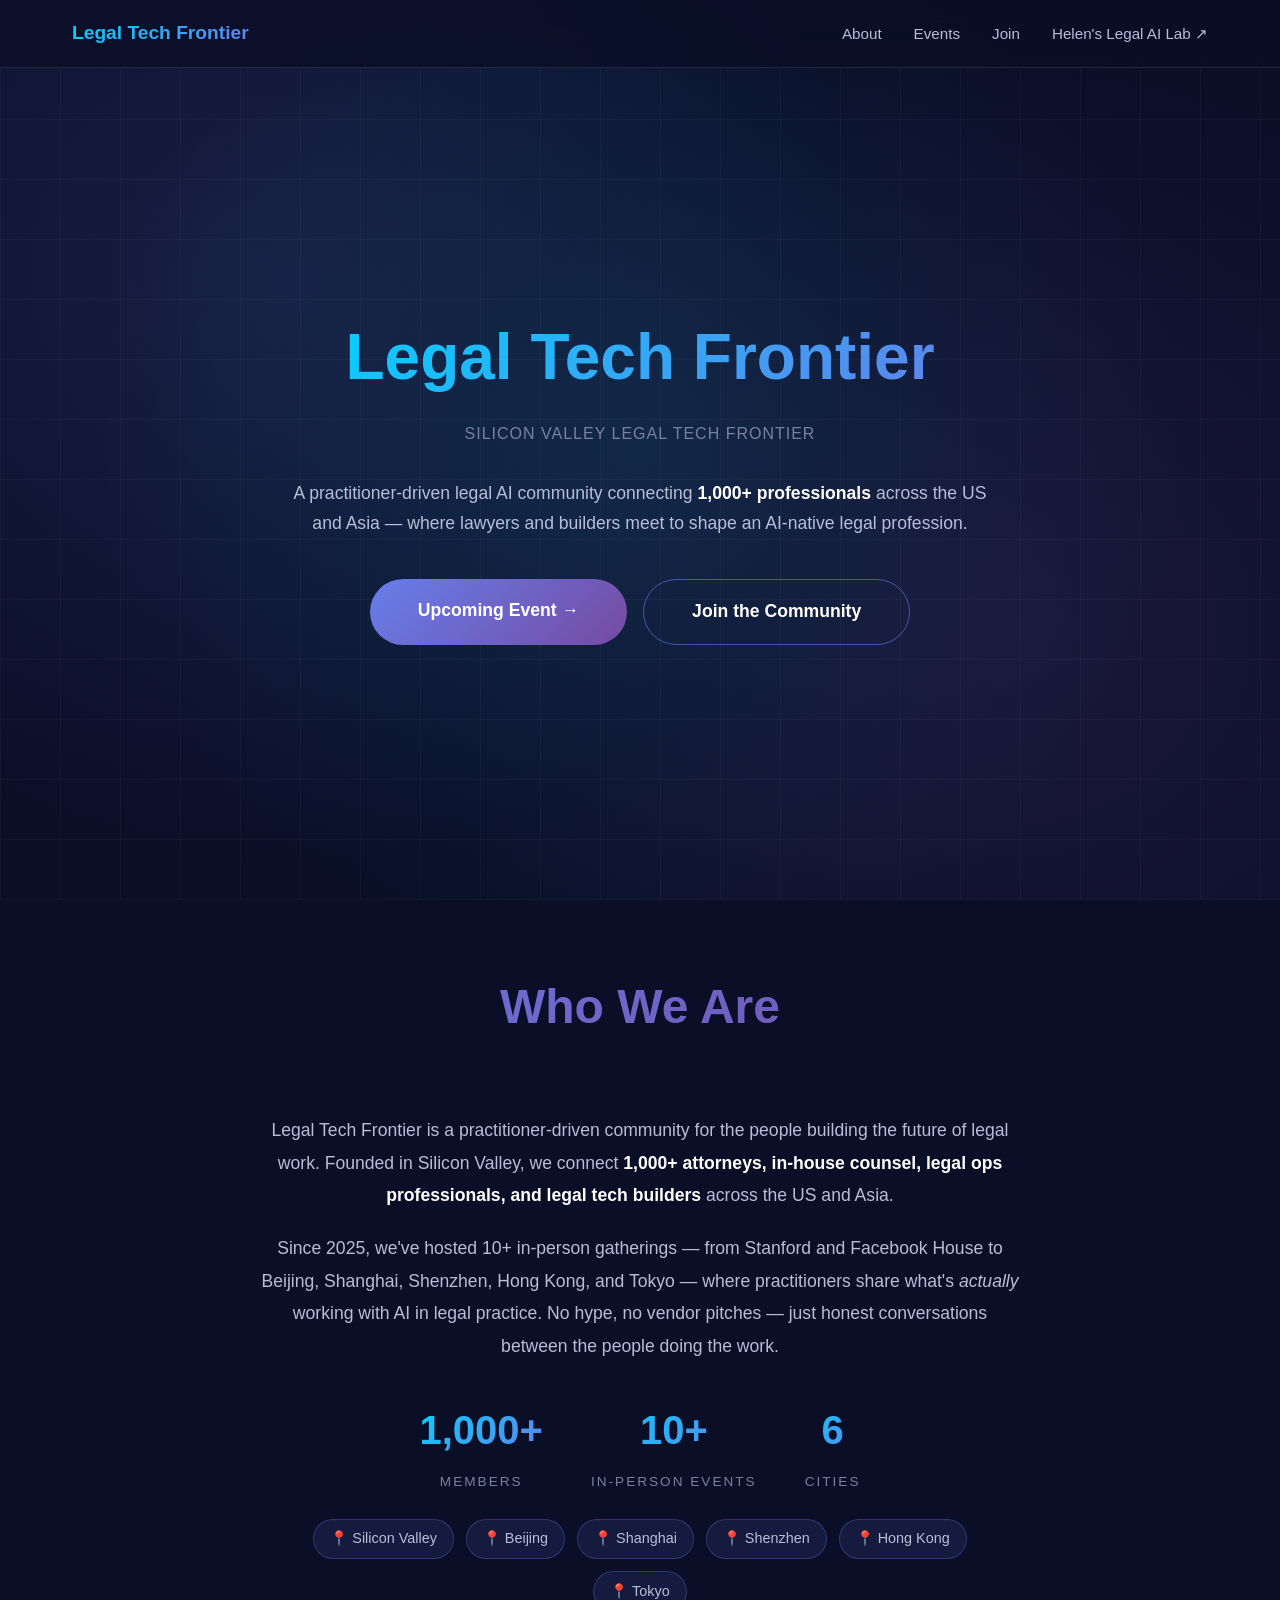
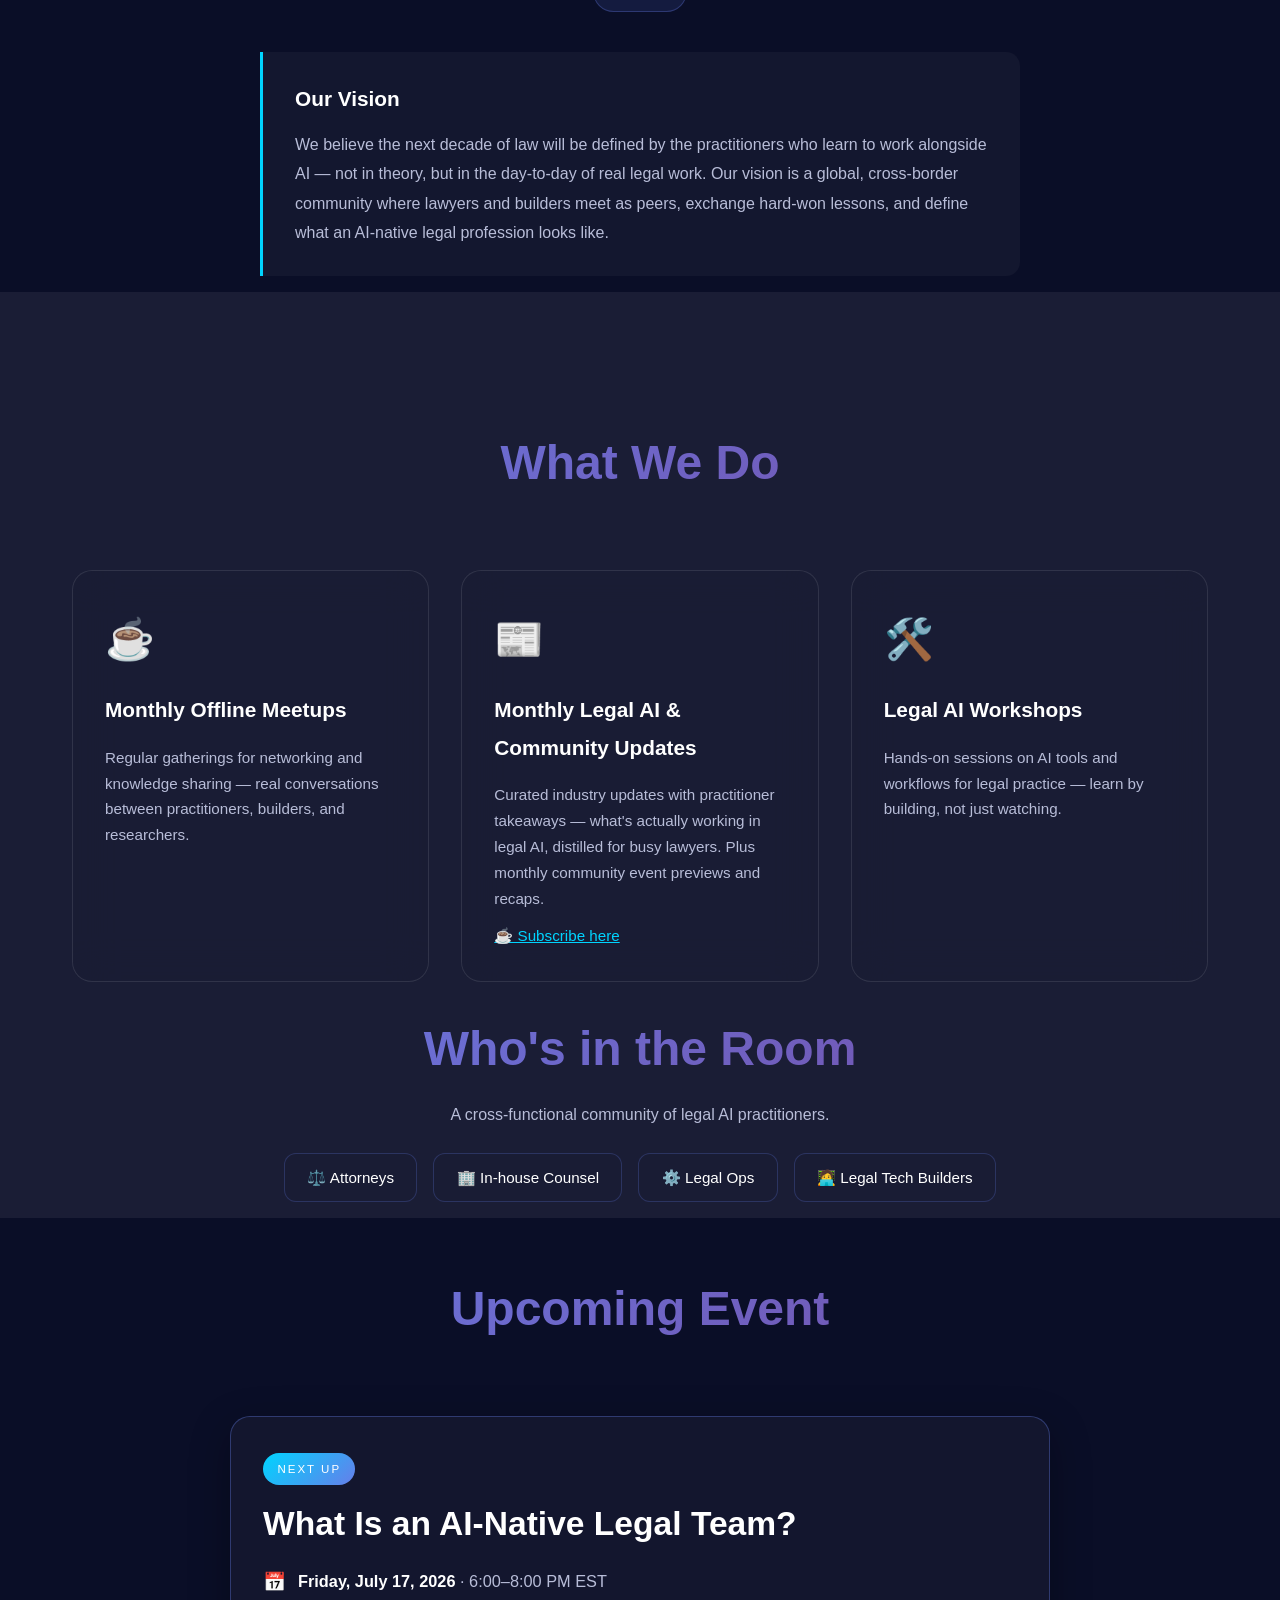
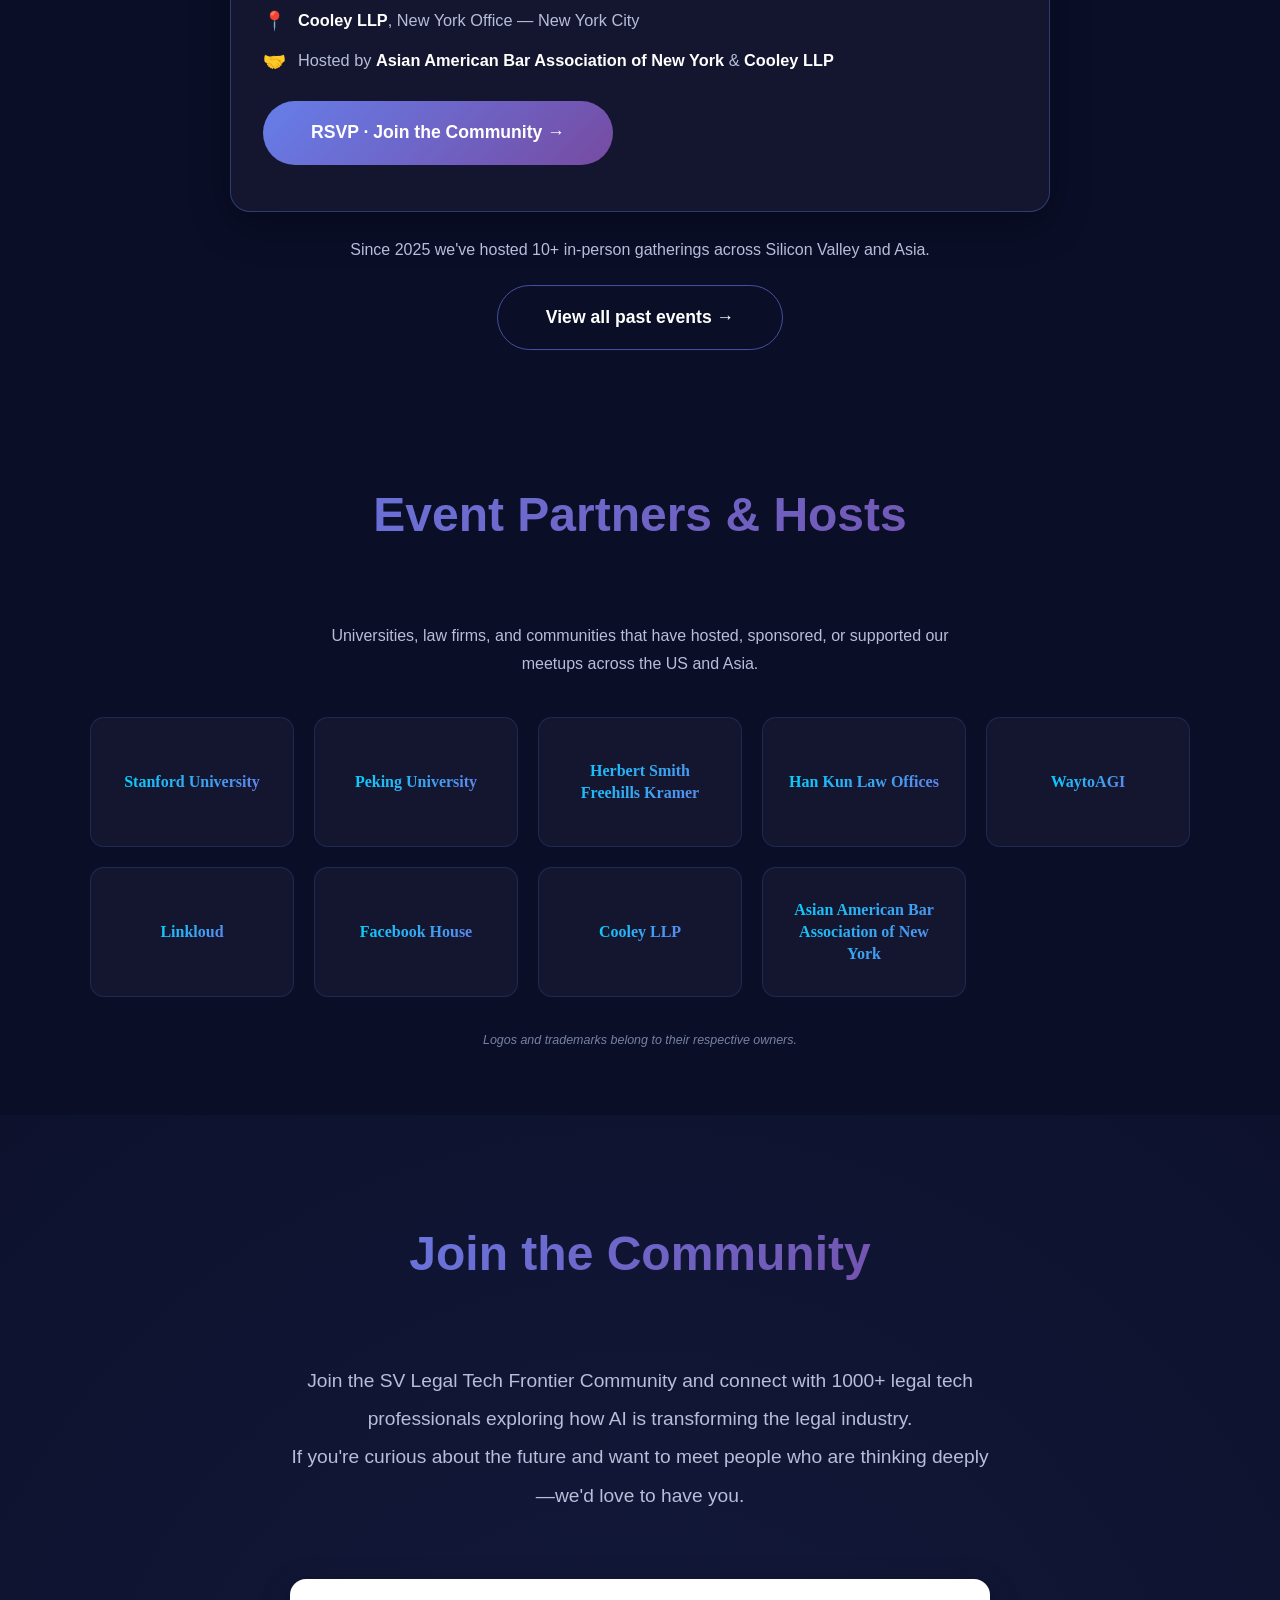
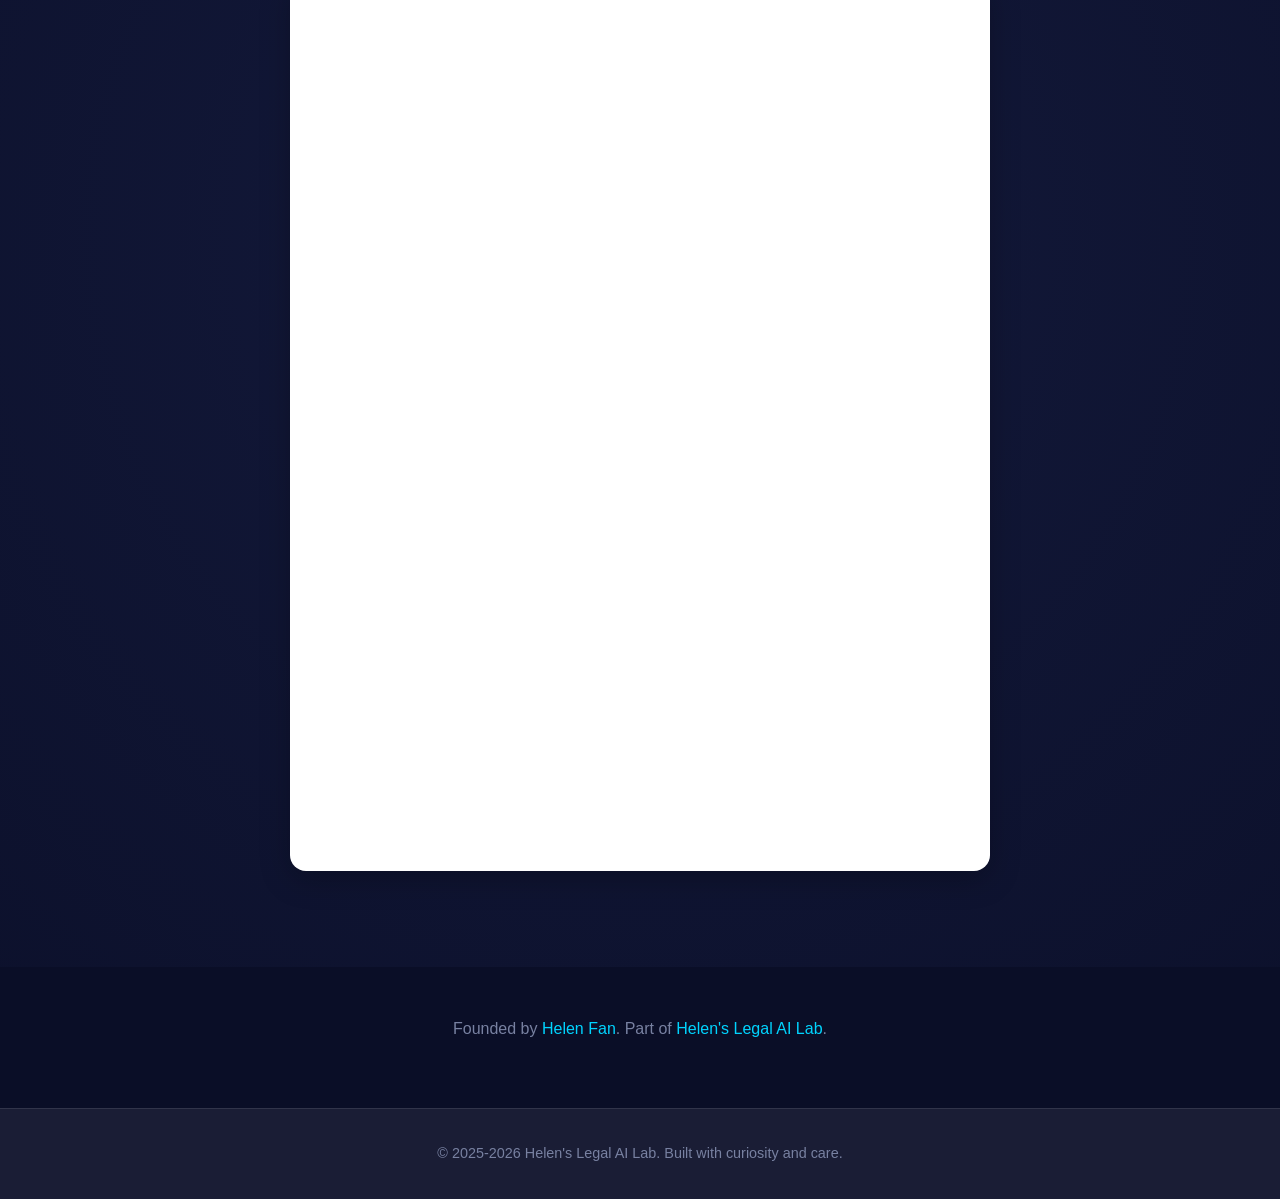
==== index.html @ 8deb9317 "Restructure homepage (Hero+About, Upcoming Event) and add /events/ archive - Hero: compact with 'Upc" ====
<!DOCTYPE html>
<html lang="en">
<head>
    <meta charset="UTF-8">
    <meta name="viewport" content="width=device-width, initial-scale=1.0">
    <title>Legal Tech Frontier — Helen's Legal AI Lab</title>

    <!-- Open Graph -->
    <meta property="og:title" content="Legal Tech Frontier | Helen's Legal AI Lab">
    <meta property="og:description" content="A practitioner-driven legal AI community founded in Silicon Valley, connecting 1,000+ professionals across the US and Asia.">
    <meta property="og:type" content="website">
    <meta property="og:url" content="https://svlegaltechfrontier.com/">
    <meta property="og:locale" content="en_US">
    <meta property="og:site_name" content="Helen's Legal AI Lab">

    <link rel="stylesheet" href="styles.css">
    <style>
        /* Page-specific tweaks */
        .community-hero {
            padding-top: 8rem;
            padding-bottom: 4rem;
            text-align: center;
        }
        .community-hero .hero-title {
            font-size: clamp(2.2rem, 5vw, 4rem);
            line-height: 1.2;
            margin-bottom: 1.5rem;
        }
        .community-hero .hero-subtitle {
            color: var(--text-secondary);
            font-size: 1.1rem;
            max-width: 720px;
            margin: 0 auto 1.5rem;
            line-height: 1.7;
        }
        .stats-row {
            display: flex;
            gap: 3rem;
            justify-content: center;
            flex-wrap: wrap;
            margin-top: 2rem;
        }
        .stat {
            text-align: center;
        }
        .stat-num {
            font-size: 2.5rem;
            font-weight: 800;
            background: var(--gradient-secondary);
            -webkit-background-clip: text;
            -webkit-text-fill-color: transparent;
            background-clip: text;
        }
        .stat-label {
            color: var(--text-muted);
            font-size: 0.85rem;
            text-transform: uppercase;
            letter-spacing: 2px;
            margin-top: 0.25rem;
        }
        .cities-list {
            display: flex;
            flex-wrap: wrap;
            justify-content: center;
            gap: 0.75rem;
            margin: 1.5rem auto 0;
            max-width: 720px;
        }
        .city-chip {
            display: inline-block;
            padding: 0.4rem 1rem;
            background: rgba(102, 126, 234, 0.12);
            border: 1px solid rgba(102, 126, 234, 0.3);
            border-radius: 999px;
            font-size: 0.9rem;
            color: var(--text-secondary);
        }
        .back-link {
            display: inline-flex;
            align-items: center;
            gap: 0.4rem;
            color: var(--accent-cyan);
            font-size: 0.95rem;
            margin-top: 2rem;
            text-decoration: none;
            transition: opacity 0.2s;
        }
        .back-link:hover {
            opacity: 0.75;
        }
        .community-cards {
            margin: 2rem auto 0;
        }
        .what-we-do {
            padding-bottom: 1rem !important;
        }
        section.events {
            padding-top: 1.5rem !important;
        }
        .audience-block {
            margin-top: 1.5rem !important;
        }
        .audience-block {
            margin-top: 3rem;
            text-align: center;
        }
        .audience-list {
            display: flex;
            flex-wrap: wrap;
            justify-content: center;
            gap: 1rem;
            margin-top: 1.5rem;
        }
        .audience-chip {
            padding: 0.6rem 1.4rem;
            background: var(--bg-card);
            border: 1px solid rgba(102, 126, 234, 0.25);
            border-radius: 12px;
            color: var(--text-primary);
            font-size: 0.95rem;
        }
        /* Tally embedded form — iframe content uses light theme by default,
           so we give the wrapper a light background to ensure readable contrast */
        .tally-embed {
            max-width: 720px;
            margin: 2rem auto 0;
            background: #ffffff;
            border: 1px solid rgba(255, 255, 255, 0.12);
            border-radius: 16px;
            padding: 1.5rem 1.25rem;
            box-shadow: 0 8px 30px rgba(0, 0, 0, 0.25);
            overflow: hidden;
        }
        .tally-embed iframe {
            display: block;
            width: 100%;
            border: 0;
            color-scheme: light;
        }

        /* Event photo banner at top of each timeline card */
        .event-photo {
            display: block;
            width: calc(100% + 2 * var(--spacing-md));
            margin: calc(-1 * var(--spacing-md)) calc(-1 * var(--spacing-md)) var(--spacing-md);
            aspect-ratio: 16 / 9;
            object-fit: cover;
            border-radius: 16px 16px 0 0;
            filter: saturate(0.92);
            transition: filter 0.3s ease, transform 0.3s ease;
        }
        .timeline-content:hover .event-photo {
            filter: saturate(1);
        }

        /* Partners / Supporters */
        .partners {
            padding: 3rem 0 4rem;
        }
        .partners-intro {
            text-align: center;
            color: var(--text-secondary);
            max-width: 640px;
            margin: 0.25rem auto 2.5rem;
            font-size: 1rem;
            line-height: 1.7;
        }
        .partners-grid {
            display: grid;
            grid-template-columns: repeat(auto-fit, minmax(180px, 1fr));
            gap: 1.25rem;
            max-width: 1100px;
            margin: 0 auto;
        }
        .partner {
            background: var(--bg-card);
            border: 1px solid rgba(102, 126, 234, 0.18);
            border-radius: 14px;
            padding: 1.75rem 1rem;
            display: flex;
            flex-direction: column;
            align-items: center;
            justify-content: center;
            min-height: 130px;
            transition: transform 0.25s, border-color 0.25s, background 0.25s;
            text-decoration: none;
            position: relative;
        }
        .partner:hover {
            transform: translateY(-4px);
            border-color: rgba(102, 126, 234, 0.55);
            background: rgba(102, 126, 234, 0.06);
        }
        .partner-logo {
            max-height: 56px;
            max-width: 85%;
            object-fit: contain;
            filter: grayscale(0.35) brightness(1.05);
            transition: filter 0.25s;
        }
        .partner:hover .partner-logo {
            filter: grayscale(0) brightness(1.1);
        }
        /* Caption hidden by default; shown only when logo fails to load */
        .partner-name {
            display: none;
            font-family: Georgia, "Times New Roman", serif;
            font-size: 1rem;
            font-weight: 600;
            color: var(--text-primary);
            text-align: center;
            line-height: 1.35;
            padding: 0 0.25rem;
            background: var(--gradient-secondary);
            -webkit-background-clip: text;
            -webkit-text-fill-color: transparent;
            background-clip: text;
        }
        .partner-logo.failed { display: none; }
        .partner-logo.failed + .partner-name { display: block; }
        .partner-sub {
            color: var(--text-muted);
            font-size: 0.72rem;
            letter-spacing: 1px;
            text-transform: uppercase;
            margin-top: 0.5rem;
            text-align: center;
        }
        .partners-note {
            text-align: center;
            color: var(--text-muted);
            font-size: 0.78rem;
            margin-top: 2rem;
            font-style: italic;
        }
        @media (max-width: 600px) {
            .partners-grid {
                grid-template-columns: repeat(2, 1fr);
                gap: 0.85rem;
            }
            .partner {
                min-height: 110px;
                padding: 1.25rem 0.75rem;
            }
            .partner-logo { max-height: 44px; }
        }

        .founded-by {
            text-align: center;
            padding: 3rem 0 4rem;
            color: var(--text-muted);
            font-size: 1rem;
        }
        .founded-by a {
            color: var(--accent-cyan);
            text-decoration: none;
        }
        .founded-by a:hover {
            text-decoration: underline;
        }

        /* ── Hero CTA buttons ── */
        .hero-ctas {
            display: flex;
            gap: 1rem;
            justify-content: center;
            flex-wrap: wrap;
            margin-top: 2.5rem;
        }
        .cta-btn-secondary {
            background: transparent !important;
            border: 1px solid rgba(102, 126, 234, 0.6);
            color: var(--text-primary);
        }

        /* ── About / Vision ── */
        .about { padding: 4rem 0 1rem; text-align: center; }
        .about-lead { max-width: 760px; margin: 0 auto; }
        .about-lead p {
            color: var(--text-secondary);
            font-size: 1.1rem;
            line-height: 1.85;
            margin-bottom: 1.25rem;
        }
        .vision-callout {
            max-width: 760px;
            margin: 2.5rem auto 0;
            padding: 1.75rem 2rem;
            border-left: 3px solid var(--accent-cyan);
            background: var(--bg-card);
            border-radius: 0 14px 14px 0;
            text-align: left;
        }
        .vision-callout h3 { margin: 0 0 0.75rem; color: var(--text-primary); font-size: 1.3rem; }
        .vision-callout p { color: var(--text-secondary); line-height: 1.85; margin: 0; }

        /* ── Upcoming event featured card ── */
        .upcoming { padding: 3rem 0 1rem; }
        .upcoming-card {
            max-width: 820px;
            margin: 1.5rem auto 0;
            background: var(--bg-card);
            border: 1px solid rgba(102, 126, 234, 0.35);
            border-radius: 20px;
            padding: 2.25rem 2rem;
            box-shadow: 0 12px 40px rgba(0, 0, 0, 0.3);
        }
        .upcoming-badge {
            display: inline-block;
            font-size: 0.72rem;
            letter-spacing: 2px;
            text-transform: uppercase;
            color: #fff;
            background: var(--gradient-secondary);
            padding: 0.35rem 0.9rem;
            border-radius: 999px;
            margin-bottom: 1.1rem;
        }
        .upcoming-card h3 {
            font-size: clamp(1.5rem, 3.5vw, 2.1rem);
            margin: 0 0 1.5rem;
            color: var(--text-primary);
            line-height: 1.25;
        }
        .event-meta { display: flex; flex-direction: column; gap: 0.85rem; margin-bottom: 1.75rem; }
        .event-meta .row {
            display: flex; gap: 0.75rem; align-items: flex-start;
            color: var(--text-secondary); font-size: 1.02rem; line-height: 1.5;
        }
        .event-meta .row .ico { font-size: 1.15rem; flex-shrink: 0; line-height: 1.4; }
        .event-meta .row strong { color: var(--text-primary); font-weight: 600; }

        /* ── Past-events teaser / link to /events/ ── */
        .events-teaser { text-align: center; padding: 1.5rem 0 3rem; }
        .events-teaser p { color: var(--text-secondary); margin-bottom: 1.25rem; }
    </style>
</head>
<body>
    <!-- Navigation -->
    <nav class="nav">
        <div class="container">
            <div class="nav-brand">
                <a href="/" style="color: inherit; text-decoration: none;">Legal Tech Frontier</a>
            </div>
            <div class="nav-links">
                <a href="#about">About</a>
                <a href="#events">Events</a>
                <a href="#join">Join</a>
                <a href="https://helenlab.com/">Helen's Legal AI Lab ↗</a>
            </div>
        </div>
    </nav>

    <!-- Hero -->
    <section class="community-hero hero">
        <div class="hero-bg"></div>
        <div class="container" style="position: relative; z-index: 1;">
            <h1 class="hero-title">Legal Tech Frontier</h1>
            <p class="hero-subtitle" style="font-size: 1rem; color: var(--text-muted); letter-spacing: 1px; text-transform: uppercase; margin-bottom: 2rem;">
                Silicon Valley Legal Tech Frontier
            </p>
            <p class="hero-subtitle">
                A practitioner-driven legal AI community connecting <strong style="color: var(--text-primary);">1,000+ professionals</strong> across the US and Asia — where lawyers and builders meet to shape an AI-native legal profession.
            </p>

            <div class="hero-ctas">
                <a href="#events" class="cta-btn">Upcoming Event →</a>
                <a href="#join" class="cta-btn cta-btn-secondary">Join the Community</a>
            </div>
        </div>
    </section>

    <!-- About -->
    <section id="about" class="about">
        <div class="container">
            <h2 class="section-title">Who We Are</h2>
            <div class="about-lead">
                <p>
                    Legal Tech Frontier is a practitioner-driven community for the people building the future of legal work. Founded in Silicon Valley, we connect <strong style="color: var(--text-primary);">1,000+ attorneys, in-house counsel, legal ops professionals, and legal tech builders</strong> across the US and Asia.
                </p>
                <p>
                    Since 2025, we've hosted 10+ in-person gatherings — from Stanford and Facebook House to Beijing, Shanghai, Shenzhen, Hong Kong, and Tokyo — where practitioners share what's <em>actually</em> working with AI in legal practice. No hype, no vendor pitches — just honest conversations between the people doing the work.
                </p>
            </div>

            <div class="stats-row">
                <div class="stat">
                    <div class="stat-num">1,000+</div>
                    <div class="stat-label">Members</div>
                </div>
                <div class="stat">
                    <div class="stat-num">10+</div>
                    <div class="stat-label">In-Person Events</div>
                </div>
                <div class="stat">
                    <div class="stat-num">6</div>
                    <div class="stat-label">Cities</div>
                </div>
            </div>

            <div class="cities-list">
                <span class="city-chip">📍 Silicon Valley</span>
                <span class="city-chip">📍 Beijing</span>
                <span class="city-chip">📍 Shanghai</span>
                <span class="city-chip">📍 Shenzhen</span>
                <span class="city-chip">📍 Hong Kong</span>
                <span class="city-chip">📍 Tokyo</span>
            </div>

            <div class="vision-callout">
                <h3>Our Vision</h3>
                <p>
                    We believe the next decade of law will be defined by the practitioners who learn to work alongside AI — not in theory, but in the day-to-day of real legal work. Our vision is a global, cross-border community where lawyers and builders meet as peers, exchange hard-won lessons, and define what an AI-native legal profession looks like.
                </p>
            </div>
        </div>
    </section>

    <!-- What We Do -->
    <section class="what-we-do">
        <div class="container community-cards">
            <h2 class="section-title">What We Do</h2>
            <div class="cards-grid">
                <div class="card">
                    <div class="card-icon">☕</div>
                    <h3>Monthly Offline Meetups</h3>
                    <p>Regular gatherings for networking and knowledge sharing — real conversations between practitioners, builders, and researchers.</p>
                </div>
                <div class="card">
                    <div class="card-icon">📰</div>
                    <h3>Monthly Legal AI &amp; Community Updates</h3>
                    <p>Curated industry updates with practitioner takeaways — what's actually working in legal AI, distilled for busy lawyers. Plus monthly community event previews and recaps.</p><p style="margin-top: 0.75rem;"><a href="https://substack.com/@helenfan1" target="_blank" rel="noopener noreferrer" style="color: var(--accent-cyan);">☕ Subscribe here</a></p>
                </div>
                <div class="card">
                    <div class="card-icon">🛠️</div>
                    <h3>Legal AI Workshops</h3>
                    <p>Hands-on sessions on AI tools and workflows for legal practice — learn by building, not just watching.</p>
                </div>
            </div>

            <!-- Audience -->
            <div class="audience-block">
                <h2 class="section-title" style="margin-bottom: 0.5rem;">Who's in the Room</h2>
                <p style="color: var(--text-secondary); margin-top: 0;">A cross-functional community of legal AI practitioners.</p>
                <div class="audience-list">
                    <span class="audience-chip">⚖️ Attorneys</span>
                    <span class="audience-chip">🏢 In-house Counsel</span>
                    <span class="audience-chip">⚙️ Legal Ops</span>
                    <span class="audience-chip">🧑‍💻 Legal Tech Builders</span>
                </div>
            </div>
        </div>
    </section>


    <!-- Events Section -->
    <section id="events" class="upcoming">
        <div class="container">
            <h2 class="section-title">Upcoming Event</h2>

            <div class="upcoming-card">
                <span class="upcoming-badge">Next Up</span>
                <h3>What Is an AI-Native Legal Team?</h3>
                <div class="event-meta">
                    <div class="row">
                        <span class="ico">📅</span>
                        <div><strong>Friday, July 17, 2026</strong> &middot; 6:00&ndash;8:00&nbsp;PM EST</div>
                    </div>
                    <div class="row">
                        <span class="ico">📍</span>
                        <div><strong>Cooley LLP</strong>, New York Office &mdash; New York City</div>
                    </div>
                    <div class="row">
                        <span class="ico">🤝</span>
                        <div>Hosted by <strong>Asian American Bar Association of New York</strong> &amp; <strong>Cooley LLP</strong></div>
                    </div>
                </div>
                <a href="#join" class="cta-btn">RSVP &middot; Join the Community &rarr;</a>
            </div>

            <div class="events-teaser">
                <p>Since 2025 we've hosted 10+ in-person gatherings across Silicon Valley and Asia.</p>
                <a href="/events/" class="cta-btn cta-btn-secondary">View all past events &rarr;</a>
            </div>
        </div>
    </section>

    <!-- Event Partners / Supporters -->
    <section id="partners" class="partners">
        <div class="container">
            <h2 class="section-title">Event Partners &amp; Hosts</h2>
            <p class="partners-intro">Universities, law firms, and communities that have hosted, sponsored, or supported our meetups across the US and Asia.</p>

            <div class="partners-grid">
                <a class="partner" href="https://www.stanford.edu" target="_blank" rel="noopener noreferrer" title="Stanford University">
                    <img class="partner-logo" src="https://logo.clearbit.com/stanford.edu?size=256" alt="Stanford University" loading="lazy" onerror="this.classList.add('failed')">
                    <div class="partner-name">Stanford University</div>
                </a>
                <a class="partner" href="https://www.pku.edu.cn" target="_blank" rel="noopener noreferrer" title="Peking University">
                    <img class="partner-logo" src="https://logo.clearbit.com/pku.edu.cn?size=256" alt="Peking University" loading="lazy" onerror="this.classList.add('failed')">
                    <div class="partner-name">Peking University</div>
                </a>
                <a class="partner" href="https://www.hsfkramer.com" target="_blank" rel="noopener noreferrer" title="Herbert Smith Freehills Kramer">
                    <img class="partner-logo" src="https://logo.clearbit.com/hsfkramer.com?size=256" alt="Herbert Smith Freehills Kramer" loading="lazy" onerror="this.classList.add('failed')">
                    <div class="partner-name">Herbert Smith Freehills Kramer</div>
                </a>
                <a class="partner" href="https://www.hankunlaw.com" target="_blank" rel="noopener noreferrer" title="Han Kun Law Offices">
                    <img class="partner-logo" src="https://logo.clearbit.com/hankunlaw.com?size=256" alt="Han Kun Law Offices" loading="lazy" onerror="this.classList.add('failed')">
                    <div class="partner-name">Han Kun Law Offices</div>
                </a>
                <a class="partner" href="https://www.waytoagi.com" target="_blank" rel="noopener noreferrer" title="WaytoAGI">
                    <img class="partner-logo" src="https://logo.clearbit.com/waytoagi.com?size=256" alt="WaytoAGI" loading="lazy" onerror="this.classList.add('failed')">
                    <div class="partner-name">WaytoAGI</div>
                </a>
                <a class="partner" href="https://www.linkloud.com" target="_blank" rel="noopener noreferrer" title="Linkloud">
                    <img class="partner-logo" src="https://logo.clearbit.com/linkloud.com?size=256" alt="Linkloud" loading="lazy" onerror="this.classList.add('failed')">
                    <div class="partner-name">Linkloud</div>
                </a>
                <a class="partner" href="https://about.meta.com" target="_blank" rel="noopener noreferrer" title="Facebook House (hosted by Meta)">
                    <img class="partner-logo" src="https://logo.clearbit.com/meta.com?size=256" alt="Facebook House" loading="lazy" onerror="this.classList.add('failed')">
                    <div class="partner-name">Facebook House</div>
                </a>
                <a class="partner" href="https://www.cooley.com" target="_blank" rel="noopener noreferrer" title="Cooley LLP">
                    <img class="partner-logo" src="https://logo.clearbit.com/cooley.com?size=256" alt="Cooley LLP" loading="lazy" onerror="this.classList.add('failed')">
                    <div class="partner-name">Cooley LLP</div>
                </a>
                <a class="partner" href="https://www.aabany.org" target="_blank" rel="noopener noreferrer" title="Asian American Bar Association of New York">
                    <img class="partner-logo" src="https://logo.clearbit.com/aabany.org?size=256" alt="Asian American Bar Association of New York" loading="lazy" onerror="this.classList.add('failed')">
                    <div class="partner-name">Asian American Bar Association of New York</div>
                </a>
            </div>

            <p class="partners-note">Logos and trademarks belong to their respective owners.</p>
        </div>
    </section>

    <!-- Join the Community Section -->
    <section id="join" class="join">
        <div class="container">
            <div class="join-content">
                <h2 class="section-title">Join the Community</h2>

                <div class="join-text">
                    <p>
                        Join the SV Legal Tech Frontier Community and connect with 1000+ legal tech professionals exploring how AI is transforming the legal industry.<br>
                        If you&#39;re curious about the future and want to meet people who are thinking deeply—we&#39;d love to have you.
                    </p>
                </div>

                <div class="tally-embed">
                    <iframe data-tally-src="https://tally.so/embed/GxbvDo?alignLeft=1&amp;hideTitle=1&amp;hideCover=1&amp;transparentBackground=1&amp;dynamicHeight=1" loading="lazy" width="100%" height="842" frameborder="0" marginheight="0" marginwidth="0" title="Join Legal Tech Frontier"></iframe>
                    <noscript>
                        <p style="text-align: center; color: var(--text-muted);">
                            JavaScript is required to load the form.
                            <a href="https://tally.so/r/GxbvDo" target="_blank" rel="noopener noreferrer" style="color: var(--accent-cyan);">Open form in new tab →</a>
                        </p>
                    </noscript>
                </div>
            </div>
        </div>
    </section>

    <!-- Founded By -->
    <section class="founded-by">
        <div class="container">
            <p>
                Founded by <a href="https://helenlab.com/#about">Helen Fan</a>. Part of <a href="https://helenlab.com/">Helen's Legal AI Lab</a>.
            </p>
        </div>
    </section>

    <!-- Footer -->
    <footer class="footer">
        <div class="container">
            <p>© 2025-2026 Helen's Legal AI Lab. Built with curiosity and care.</p>
        </div>
    </footer>
    <!-- Tally embed loader -->
    <script>
        var d=document,w="https://tally.so/widgets/embed.js",v=function(){"undefined"!=typeof Tally?Tally.loadEmbeds():d.querySelectorAll("iframe[data-tally-src]:not([src])").forEach((function(e){e.src=e.dataset.tallySrc}))};if("undefined"!=typeof Tally)v();else if(d.querySelector('script[src="'+w+'"]')==null){var s=d.createElement("script");s.src=w,s.onload=v,s.onerror=v,d.body.appendChild(s);}
    </script>
</body>
</html>
---- styles.css ----
/* ========================================
   Reset & Base Styles
   ======================================== */

* {
    margin: 0;
    padding: 0;
    box-sizing: border-box;
}

:root {
    /* Color Palette - Dark & Gradient */
    --bg-primary: #0a0e27;
    --bg-secondary: #1a1d35;
    --bg-card: rgba(26, 29, 53, 0.6);

    --gradient-primary: linear-gradient(135deg, #667eea 0%, #764ba2 100%);
    --gradient-secondary: linear-gradient(135deg, #00d4ff 0%, #667eea 100%);
    --gradient-accent: linear-gradient(90deg, #667eea, #764ba2, #00d4ff);

    --text-primary: #ffffff;
    --text-secondary: #b8bdd8;
    --text-muted: #7881a1;

    --accent-purple: #764ba2;
    --accent-blue: #667eea;
    --accent-cyan: #00d4ff;

    /* Spacing */
    --spacing-xs: 0.5rem;
    --spacing-sm: 1rem;
    --spacing-md: 2rem;
    --spacing-lg: 4rem;
    --spacing-xl: 6rem;

    /* Typography */
    --font-primary: -apple-system, BlinkMacSystemFont, "Segoe UI", "Noto Sans SC", "Microsoft YaHei", sans-serif;
    --font-mono: "SF Mono", Monaco, "Cascadia Code", "Roboto Mono", Consolas, monospace;
}

html {
    scroll-behavior: smooth;
}

body {
    font-family: var(--font-primary);
    background: var(--bg-primary);
    color: var(--text-primary);
    line-height: 1.8;
    font-size: 16px;
    overflow-x: hidden;
}

.container {
    max-width: 1200px;
    margin: 0 auto;
    padding: 0 var(--spacing-md);
}


/* ========================================
   Navigation
   ======================================== */

.nav {
    position: fixed;
    top: 0;
    left: 0;
    right: 0;
    z-index: 1000;
    background: rgba(10, 14, 39, 0.8);
    backdrop-filter: blur(20px);
    border-bottom: 1px solid rgba(255, 255, 255, 0.1);
}

.nav .container {
    display: flex;
    justify-content: space-between;
    align-items: center;
    padding-top: var(--spacing-sm);
    padding-bottom: var(--spacing-sm);
}

.nav-brand {
    font-size: 1.2rem;
    font-weight: 600;
    background: var(--gradient-secondary);
    -webkit-background-clip: text;
    -webkit-text-fill-color: transparent;
    background-clip: text;
}

.nav-links {
    display: flex;
    gap: var(--spacing-md);
    align-items: center;
}

.nav-links a {
    color: var(--text-secondary);
    text-decoration: none;
    font-size: 0.95rem;
    transition: color 0.3s ease;
    position: relative;
}

.nav-links a:hover {
    color: var(--text-primary);
}

.nav-links a::after {
    content: '';
    position: absolute;
    bottom: -4px;
    left: 0;
    width: 0;
    height: 2px;
    background: var(--gradient-primary);
    transition: width 0.3s ease;
}

.nav-links a:hover::after {
    width: 100%;
}

/* ========================================
   Hero Section
   ======================================== */

.hero {
    position: relative;
    min-height: 100vh;
    display: flex;
    align-items: center;
    justify-content: center;
    padding: var(--spacing-xl) 0;
    overflow: hidden;
}

.hero-bg {
    position: absolute;
    top: 0;
    left: 0;
    right: 0;
    bottom: 0;
    background: var(--bg-primary);
    background-image:
        radial-gradient(circle at 20% 30%, rgba(102, 126, 234, 0.15) 0%, transparent 50%),
        radial-gradient(circle at 80% 70%, rgba(118, 75, 162, 0.15) 0%, transparent 50%),
        radial-gradient(circle at 50% 50%, rgba(0, 212, 255, 0.1) 0%, transparent 70%);
}

.hero-bg::before {
    content: '';
    position: absolute;
    top: 0;
    left: 0;
    right: 0;
    bottom: 0;
    background-image:
        linear-gradient(90deg, rgba(255,255,255,0.03) 1px, transparent 1px),
        linear-gradient(0deg, rgba(255,255,255,0.03) 1px, transparent 1px);
    background-size: 60px 60px;
    animation: gridMove 20s linear infinite;
}

@keyframes gridMove {
    0% {
        transform: translate(0, 0);
    }
    100% {
        transform: translate(60px, 60px);
    }
}

.hero-content {
    position: relative;
    z-index: 1;
    text-align: center;
    max-width: 900px;
    margin: 0 auto;
}

.hero-logo {
    display: flex;
    justify-content: center;
    margin-bottom: 1.75rem;
    animation: fadeInUp 0.7s ease-out both;
}

.hero-logo img {
    display: block;
    width: 110px;
    height: 110px;
    border-radius: 24px;
    box-shadow:
        0 20px 50px rgba(244, 185, 66, 0.3),
        0 0 0 1px rgba(244, 185, 66, 0.2);
    transition: transform 0.4s cubic-bezier(0.2, 0.8, 0.2, 1);
}

.hero-logo img:hover {
    transform: translateY(-4px) rotate(-3deg);
}

@media (max-width: 640px) {
    .hero-logo img {
        width: 88px;
        height: 88px;
        border-radius: 20px;
    }
    .hero-logo {
        margin-bottom: 1.25rem;
    }
}

.hero-title {
    font-size: clamp(2.5rem, 6vw, 4rem);
    font-weight: 700;
    margin-bottom: var(--spacing-md);
    line-height: 1.2;
    background: var(--gradient-secondary);
    -webkit-background-clip: text;
    -webkit-text-fill-color: transparent;
    background-clip: text;
    animation: fadeInUp 0.8s ease-out;
}

.hero-description {
    font-size: clamp(1rem, 2vw, 1.15rem);
    color: var(--text-secondary);
    animation: fadeInUp 0.8s ease-out 0.2s both;
}

/* Hero CTA — Book a Call with Helen */
.hero-cta {
    margin-top: 2.5rem;
    display: flex;
    justify-content: center;
    animation: fadeInUp 0.8s ease-out 0.4s both;
}

.hero-cta-btn {
    position: relative;
    display: inline-flex;
    align-items: center;
    gap: 0.85rem;
    padding: 1.05rem 1.5rem 1.05rem 1.85rem;
    background: linear-gradient(120deg,
        #667eea 0%,
        #764ba2 40%,
        #00d4ff 100%);
    background-size: 220% 220%;
    background-position: 0% 50%;
    color: #fff;
    text-decoration: none;
    border-radius: 999px;
    font-size: 1.05rem;
    font-weight: 600;
    letter-spacing: 0.2px;
    box-shadow:
        0 12px 32px rgba(102, 126, 234, 0.45),
        0 0 0 1px rgba(255, 255, 255, 0.08) inset,
        0 1px 0 rgba(255, 255, 255, 0.25) inset;
    transition: transform 0.35s cubic-bezier(.2,.8,.2,1),
                box-shadow 0.4s ease,
                background-position 0.8s ease;
    overflow: hidden;
    isolation: isolate;
}

.hero-cta-btn::before {
    content: '';
    position: absolute;
    inset: 0;
    background: linear-gradient(120deg,
        transparent 30%,
        rgba(255, 255, 255, 0.35) 50%,
        transparent 70%);
    transform: translateX(-110%);
    transition: transform 0.8s cubic-bezier(.2,.8,.2,1);
    z-index: 0;
    pointer-events: none;
}

.hero-cta-btn > * {
    position: relative;
    z-index: 1;
}

.hero-cta-btn:hover {
    transform: translateY(-3px);
    background-position: 100% 50%;
    box-shadow:
        0 20px 44px rgba(102, 126, 234, 0.55),
        0 0 36px rgba(0, 212, 255, 0.35),
        0 0 0 1px rgba(255, 255, 255, 0.12) inset,
        0 1px 0 rgba(255, 255, 255, 0.35) inset;
}

.hero-cta-btn:hover::before {
    transform: translateX(110%);
}

.hero-cta-icon {
    font-size: 1.1rem;
    line-height: 1;
    filter: drop-shadow(0 1px 2px rgba(0, 0, 0, 0.25));
}

.hero-cta-arrow {
    display: inline-flex;
    align-items: center;
    justify-content: center;
    width: 30px;
    height: 30px;
    border-radius: 50%;
    background: rgba(255, 255, 255, 0.22);
    font-size: 0.95rem;
    line-height: 1;
    transition: transform 0.35s cubic-bezier(.2,.8,.2,1), background 0.3s ease;
}

.hero-cta-btn:hover .hero-cta-arrow {
    transform: translateX(4px);
    background: rgba(255, 255, 255, 0.35);
}

@media (max-width: 640px) {
    .hero-cta {
        margin-top: 2rem;
    }
    .hero-cta-btn {
        padding: 0.95rem 1.25rem 0.95rem 1.5rem;
        font-size: 0.98rem;
        gap: 0.65rem;
    }
    .hero-cta-arrow {
        width: 26px;
        height: 26px;
    }
}

.hero-description p {
    margin-bottom: 0.5rem;
}

.hero-description .highlight {
    color: var(--text-primary);
    font-weight: 600;
    font-size: 1.2em;
    margin-top: var(--spacing-md);
}

@keyframes fadeInUp {
    from {
        opacity: 0;
        transform: translateY(30px);
    }
    to {
        opacity: 1;
        transform: translateY(0);
    }
}

/* ========================================
   Section Styles
   ======================================== */

section {
    padding: var(--spacing-xl) 0;
    position: relative;
}

.section-title {
    font-size: clamp(2rem, 4vw, 3rem);
    font-weight: 700;
    margin-bottom: var(--spacing-lg);
    text-align: center;
    background: var(--gradient-primary);
    -webkit-background-clip: text;
    -webkit-text-fill-color: transparent;
    background-clip: text;
}

.section-content {
    max-width: 800px;
    margin: 0 auto;
}

.section-text {
    font-size: 1.1rem;
    color: var(--text-secondary);
    line-height: 2;
}

.section-text p {
    margin-bottom: 0.5rem;
}

/* Glass Card Effect */
.glass-card {
    background: var(--bg-card);
    backdrop-filter: blur(20px);
    border: 1px solid rgba(255, 255, 255, 0.1);
    border-radius: 24px;
    padding: var(--spacing-lg);
    box-shadow: 0 8px 32px rgba(0, 0, 0, 0.3);
    transition: transform 0.3s ease, box-shadow 0.3s ease;
}

.glass-card:hover {
    transform: translateY(-5px);
    box-shadow: 0 12px 48px rgba(102, 126, 234, 0.2);
}

/* ========================================
   Mission Section
   ======================================== */

.mission {
    background: linear-gradient(180deg, var(--bg-primary) 0%, var(--bg-secondary) 100%);
}

/* ========================================
   Explore the Lab Section
   ======================================== */

.explore-lab {
    background:
        radial-gradient(ellipse 70% 50% at 15% 5%, rgba(0, 212, 255, 0.08) 0%, transparent 55%),
        radial-gradient(ellipse 70% 50% at 85% 95%, rgba(167, 139, 250, 0.08) 0%, transparent 55%),
        linear-gradient(180deg, var(--bg-secondary) 0%, var(--bg-primary) 100%);
    position: relative;
    overflow: hidden;
}

.explore-lab .container {
    position: relative;
    z-index: 1;
}

/* Section header */
.explore-header {
    text-align: center;
    max-width: 720px;
    margin: 0 auto var(--spacing-lg);
}

.explore-kicker {
    display: inline-flex;
    align-items: center;
    gap: 0.55rem;
    padding: 0.45rem 1rem;
    border: 1px solid rgba(255, 255, 255, 0.12);
    border-radius: 999px;
    background: rgba(255, 255, 255, 0.04);
    backdrop-filter: blur(10px);
    color: var(--text-secondary);
    font-size: 0.78rem;
    font-weight: 600;
    letter-spacing: 2px;
    text-transform: uppercase;
    margin-bottom: 1.25rem;
}

.explore-kicker-dot {
    width: 7px;
    height: 7px;
    border-radius: 50%;
    background: var(--accent-cyan);
    box-shadow: 0 0 12px rgba(0, 212, 255, 0.8);
    animation: pulseDot 2.2s ease-in-out infinite;
}

@keyframes pulseDot {
    0%, 100% { opacity: 1; transform: scale(1); }
    50% { opacity: 0.55; transform: scale(0.85); }
}

.explore-title {
    margin-bottom: 0.85rem;
}

.explore-lede {
    color: var(--text-secondary);
    font-size: 1.08rem;
    line-height: 1.7;
    margin: 0 auto;
    max-width: 600px;
}

/* Grid */
.explore-grid {
    display: grid;
    grid-template-columns: repeat(2, 1fr);
    gap: 1.75rem;
    max-width: 1100px;
    margin: 0 auto;
}

/* Card base */
.explore-card {
    --card-accent: #667eea;
    --card-accent-2: #764ba2;
    --card-glow: rgba(102, 126, 234, 0.25);
    --card-wash-1: rgba(102, 126, 234, 0.22);
    --card-wash-2: rgba(118, 75, 162, 0.16);

    position: relative;
    display: flex;
    flex-direction: column;
    padding: 2.25rem 2.1rem 2rem;
    background:
        radial-gradient(140% 90% at 0% 0%, var(--card-wash-1) 0%, transparent 55%),
        radial-gradient(130% 100% at 100% 100%, var(--card-wash-2) 0%, transparent 55%),
        #161a3a;
    border: 1px solid rgba(255, 255, 255, 0.08);
    border-radius: 20px;
    color: var(--text-primary);
    text-decoration: none;
    overflow: hidden;
    isolation: isolate;
    box-shadow:
        inset 0 1px 0 rgba(255, 255, 255, 0.05),
        0 4px 16px rgba(0, 0, 0, 0.25);
    transition: transform 0.35s cubic-bezier(.2,.7,.2,1), border-color 0.3s ease, box-shadow 0.3s ease;
}

/* Top accent bar */
.explore-card::before {
    content: '';
    position: absolute;
    top: 0;
    left: 0;
    right: 0;
    height: 4px;
    background: linear-gradient(90deg, var(--card-accent), var(--card-accent-2));
    opacity: 0.95;
    box-shadow: 0 0 20px var(--card-glow);
    transition: opacity 0.3s ease, height 0.3s ease, box-shadow 0.3s ease;
    z-index: 1;
}

/* Decorative color blob top-right */
.explore-card::after {
    content: '';
    position: absolute;
    top: -140px;
    right: -90px;
    width: 340px;
    height: 340px;
    border-radius: 50%;
    background: radial-gradient(circle, var(--card-glow) 0%, transparent 65%);
    pointer-events: none;
    z-index: 0;
    opacity: 0.75;
    transition: opacity 0.45s ease, transform 0.45s ease;
}

.explore-card > * {
    position: relative;
    z-index: 2;
}

.explore-card:hover {
    transform: translateY(-6px);
    border-color: var(--card-accent);
    box-shadow:
        inset 0 1px 0 rgba(255, 255, 255, 0.08),
        0 24px 50px -16px var(--card-glow),
        0 12px 24px -14px rgba(0, 0, 0, 0.55);
}

.explore-card:hover::before {
    height: 5px;
    box-shadow: 0 2px 28px var(--card-glow);
}

.explore-card:hover::after {
    opacity: 1;
    transform: scale(1.08);
}

/* Per-card themes */
.explore-card--community {
    --card-accent: #00d4ff;
    --card-accent-2: #667eea;
    --card-glow: rgba(0, 212, 255, 0.32);
    --card-wash-1: rgba(0, 212, 255, 0.22);
    --card-wash-2: rgba(102, 126, 234, 0.18);
}

.explore-card--valuestack {
    --card-accent: #a78bfa;
    --card-accent-2: #764ba2;
    --card-glow: rgba(167, 139, 250, 0.34);
    --card-wash-1: rgba(167, 139, 250, 0.22);
    --card-wash-2: rgba(118, 75, 162, 0.18);
}

.explore-card--openclaw {
    --card-accent: #ff8a65;
    --card-accent-2: #f06292;
    --card-glow: rgba(255, 138, 101, 0.34);
    --card-wash-1: rgba(255, 138, 101, 0.22);
    --card-wash-2: rgba(240, 98, 146, 0.18);
}

.explore-card--podcast {
    --card-accent: #ffd54f;
    --card-accent-2: #ff8a65;
    --card-glow: rgba(255, 213, 79, 0.32);
    --card-wash-1: rgba(255, 213, 79, 0.20);
    --card-wash-2: rgba(255, 138, 101, 0.16);
}

/* Top row: icon badge + eyebrow */
.explore-card-top {
    display: flex;
    align-items: center;
    gap: 1rem;
    margin-bottom: 1.4rem;
}

.explore-card-badge {
    position: relative;
    width: 56px;
    height: 56px;
    flex: 0 0 auto;
    display: grid;
    place-items: center;
    border-radius: 16px;
    background:
        linear-gradient(135deg, rgba(255,255,255,0.06), rgba(255,255,255,0.02)),
        linear-gradient(135deg, var(--card-accent), var(--card-accent-2));
    background-blend-mode: overlay, normal;
    box-shadow:
        inset 0 1px 0 rgba(255,255,255,0.25),
        0 8px 24px -8px var(--card-glow);
    transition: transform 0.5s cubic-bezier(.2,.7,.2,1);
}

.explore-card:hover .explore-card-badge {
    transform: rotate(-6deg) scale(1.06);
}

.explore-card-icon {
    font-size: 1.75rem;
    line-height: 1;
    filter: drop-shadow(0 2px 4px rgba(0,0,0,0.25));
}

.explore-card-eyebrow {
    display: inline-flex;
    align-items: center;
    gap: 0.5rem;
    font-size: 0.72rem;
    color: var(--text-secondary);
    letter-spacing: 2px;
    text-transform: uppercase;
    font-weight: 600;
    margin: 0;
}

.explore-eyebrow-dot {
    width: 6px;
    height: 6px;
    border-radius: 50%;
    background: var(--card-accent);
    box-shadow: 0 0 8px var(--card-glow);
}

/* Title */
.explore-card h3 {
    font-size: 1.6rem;
    font-weight: 700;
    margin-bottom: 0.9rem;
    line-height: 1.25;
    color: var(--text-primary);
    letter-spacing: -0.01em;
}

/* Body */
.explore-card-body {
    color: var(--text-secondary);
    font-size: 0.97rem;
    line-height: 1.7;
    margin-bottom: 1.25rem;
    flex: 1;
}

.explore-card-body strong {
    color: var(--card-accent);
    font-weight: 700;
}

/* Stat chips */
.explore-card-meta {
    display: flex;
    flex-wrap: wrap;
    gap: 0.5rem;
    margin-bottom: 1.4rem;
}

.explore-chip {
    display: inline-flex;
    align-items: center;
    padding: 0.35rem 0.8rem;
    border-radius: 999px;
    border: 1px solid rgba(255, 255, 255, 0.14);
    background: rgba(0, 0, 0, 0.25);
    color: var(--card-accent);
    font-size: 0.78rem;
    font-weight: 700;
    letter-spacing: 0.02em;
    transition: border-color 0.3s ease, color 0.3s ease, background 0.3s ease, transform 0.3s ease, box-shadow 0.3s ease;
}

.explore-card:hover .explore-chip {
    border-color: var(--card-accent);
    background: var(--card-glow);
    color: var(--text-primary);
    transform: translateY(-1px);
    box-shadow: 0 4px 14px var(--card-glow);
}

/* CTA link */
.explore-card-link {
    display: inline-flex;
    align-items: center;
    gap: 0.45rem;
    color: var(--card-accent);
    font-weight: 600;
    font-size: 0.98rem;
    margin-top: auto;
    transition: color 0.3s ease, gap 0.3s ease;
}

.explore-card-arrow {
    display: inline-grid;
    place-items: center;
    width: 22px;
    height: 22px;
    border-radius: 50%;
    background: linear-gradient(135deg, var(--card-accent), var(--card-accent-2));
    color: #fff;
    font-size: 0.8rem;
    line-height: 1;
    transition: transform 0.35s cubic-bezier(.2,.7,.2,1);
    box-shadow: 0 4px 14px -4px var(--card-glow);
}

.explore-card:hover .explore-card-link {
    gap: 0.7rem;
}

.explore-card:hover .explore-card-arrow {
    transform: translateX(4px);
}

@media (max-width: 768px) {
    .explore-grid {
        grid-template-columns: 1fr;
        gap: 1.25rem;
    }
    .explore-card {
        padding: 1.85rem 1.6rem 1.7rem;
    }
    .explore-card h3 {
        font-size: 1.4rem;
    }
    .explore-card-badge {
        width: 50px;
        height: 50px;
    }
    .explore-card-icon {
        font-size: 1.55rem;
    }
    .explore-header {
        margin-bottom: 2.5rem;
    }
}

/* ========================================
   What We Do Section
   ======================================== */

.what-we-do {
    background: var(--bg-secondary);
}

.cards-grid {
    display: grid;
    grid-template-columns: repeat(auto-fit, minmax(280px, 1fr));
    gap: var(--spacing-md);
    margin-top: var(--spacing-lg);
}

.card {
    background: var(--bg-card);
    backdrop-filter: blur(20px);
    border: 1px solid rgba(255, 255, 255, 0.1);
    border-radius: 20px;
    padding: var(--spacing-md);
    transition: all 0.3s ease;
    position: relative;
    overflow: hidden;
}

.card::before {
    content: '';
    position: absolute;
    top: 0;
    left: 0;
    right: 0;
    height: 3px;
    background: var(--gradient-primary);
    transform: scaleX(0);
    transition: transform 0.3s ease;
}

.card:hover::before {
    transform: scaleX(1);
}

.card:hover {
    transform: translateY(-8px);
    border-color: rgba(102, 126, 234, 0.3);
    box-shadow: 0 12px 40px rgba(102, 126, 234, 0.2);
}

.card-icon {
    font-size: 2.5rem;
    margin-bottom: var(--spacing-sm);
}

.card h3 {
    font-size: 1.3rem;
    margin-bottom: var(--spacing-sm);
    color: var(--text-primary);
}

.card p {
    color: var(--text-secondary);
    font-size: 0.95rem;
    line-height: 1.7;
}

/* ========================================
   Videos Section
   ======================================== */

.videos {
    background: linear-gradient(180deg, var(--bg-secondary) 0%, var(--bg-primary) 100%);
    position: relative;
}

.video-carousel {
    position: relative;
    max-width: 1000px;
    margin: 0 auto;
}

.carousel-container {
    position: relative;
    overflow: hidden;
    border-radius: 20px;
    background: var(--bg-card);
    backdrop-filter: blur(20px);
    border: 1px solid rgba(255, 255, 255, 0.1);
    box-shadow: 0 8px 32px rgba(0, 0, 0, 0.3);
}

.carousel-track {
    display: flex;
    transition: transform 1s ease-in-out;
}

.video-item {
    min-width: 100%;
    padding: var(--spacing-md);
    display: flex;
    flex-direction: column;
    align-items: center;
}

.video-wrapper {
    position: relative;
    width: 100%;
    max-width: 800px;
    aspect-ratio: 16 / 9;
    border-radius: 16px;
    overflow: hidden;
    box-shadow: 0 4px 20px rgba(0, 0, 0, 0.3);
}

.video-wrapper iframe {
    width: 100%;
    height: 100%;
    border: none;
}

.video-title {
    margin-top: var(--spacing-md);
    text-align: center;
    color: var(--text-primary);
    font-size: 1.2rem;
    font-weight: 600;
}

.carousel-btn {
    position: absolute;
    top: 50%;
    transform: translateY(-50%);
    width: 50px;
    height: 50px;
    background: var(--bg-card);
    backdrop-filter: blur(20px);
    border: 1px solid rgba(255, 255, 255, 0.2);
    border-radius: 50%;
    color: var(--text-primary);
    cursor: pointer;
    display: flex;
    align-items: center;
    justify-content: center;
    transition: all 0.3s ease;
    z-index: 10;
}

.carousel-btn:hover {
    background: var(--gradient-primary);
    border-color: transparent;
    transform: translateY(-50%) scale(1.1);
    box-shadow: 0 4px 20px rgba(102, 126, 234, 0.4);
}

.carousel-btn.prev-btn {
    left: 20px;
}

.carousel-btn.next-btn {
    right: 20px;
}

.carousel-indicators {
    display: flex;
    justify-content: center;
    gap: 12px;
    margin-top: var(--spacing-md);
}

.indicator {
    width: 12px;
    height: 12px;
    border-radius: 50%;
    background: var(--bg-card);
    border: 2px solid rgba(255, 255, 255, 0.3);
    cursor: pointer;
    transition: all 0.3s ease;
}

.indicator:hover {
    background: rgba(102, 126, 234, 0.5);
    border-color: rgba(102, 126, 234, 0.8);
}

.indicator.active {
    background: var(--gradient-primary);
    border-color: transparent;
    transform: scale(1.2);
}

/* Video CTA Section */
.video-cta {
    text-align: center;
    padding: var(--spacing-sm) 0;
    margin-bottom: var(--spacing-md);
    max-width: 800px;
    margin-left: auto;
    margin-right: auto;
}

.video-cta-title {
    font-size: 1.3rem;
    margin-bottom: var(--spacing-xs);
    background: var(--gradient-primary);
    -webkit-background-clip: text;
    -webkit-text-fill-color: transparent;
    background-clip: text;
    font-weight: 600;
}

.video-cta-desc {
    color: var(--text-secondary);
    font-size: 0.95rem;
    margin-bottom: 0;
    line-height: 1.6;
}

.video-cta-desc a {
    color: var(--accent-cyan);
    text-decoration: none;
    transition: all 0.3s ease;
    display: inline-block;
}

.video-cta-desc a:hover {
    color: var(--accent-blue);
    text-decoration: underline;
}

/* YouTube Channel Section */
.youtube-channel {
    width: 100%;
    max-width: 800px;
    aspect-ratio: 16 / 9;
    border-radius: 16px;
    background: var(--bg-card);
    backdrop-filter: blur(20px);
    border: 1px solid rgba(255, 255, 255, 0.1);
    display: flex;
    align-items: center;
    justify-content: center;
    padding: var(--spacing-lg);
    box-shadow: 0 4px 20px rgba(0, 0, 0, 0.3);
}

.youtube-content {
    text-align: center;
    max-width: 500px;
}

.youtube-content h3 {
    font-size: 1.8rem;
    margin-bottom: var(--spacing-md);
    background: var(--gradient-primary);
    -webkit-background-clip: text;
    -webkit-text-fill-color: transparent;
    background-clip: text;
}

.youtube-content p {
    color: var(--text-secondary);
    font-size: 1.1rem;
    margin-bottom: var(--spacing-lg);
    line-height: 1.6;
}

.youtube-btn {
    display: inline-block;
    padding: 1rem 2.5rem;
    background: var(--gradient-primary);
    color: white;
    text-decoration: none;
    border-radius: 50px;
    font-size: 1.1rem;
    font-weight: 600;
    transition: all 0.3s ease;
    position: relative;
    overflow: hidden;
    z-index: 1;
}

.youtube-btn::before {
    content: '';
    position: absolute;
    top: 50%;
    left: 50%;
    width: 0;
    height: 0;
    border-radius: 50%;
    background: rgba(255, 255, 255, 0.3);
    transform: translate(-50%, -50%);
    transition: width 0.5s ease, height 0.5s ease;
    z-index: 1;
}

.youtube-btn:hover::before {
    width: 300px;
    height: 300px;
}

.youtube-btn:hover {
    transform: translateY(-3px);
    box-shadow: 0 10px 30px rgba(102, 126, 234, 0.5);
}

.youtube-btn span {
    position: relative;
    z-index: 2;
}

/* ========================================
   Events Section
   ======================================== */

.events {
    background: linear-gradient(180deg, var(--bg-secondary) 0%, var(--bg-primary) 50%, var(--bg-secondary) 100%);
    position: relative;
}

/* Upcoming Events */
.upcoming-events {
    margin-bottom: var(--spacing-xl);
}

.event-highlight {
    background: var(--bg-card);
    backdrop-filter: blur(20px);
    border: 2px solid transparent;
    border-image: var(--gradient-primary) 1;
    border-radius: 24px;
    padding: var(--spacing-lg);
    position: relative;
    overflow: hidden;
    transition: all 0.4s ease;
}

.event-highlight::before {
    content: '';
    position: absolute;
    top: 0;
    left: -100%;
    width: 100%;
    height: 100%;
    background: linear-gradient(90deg, transparent, rgba(102, 126, 234, 0.1), transparent);
    transition: left 0.6s ease;
}

.event-highlight:hover::before {
    left: 100%;
}

.event-highlight:hover {
    transform: translateY(-5px);
    box-shadow: 0 20px 60px rgba(102, 126, 234, 0.3);
    border-image: var(--gradient-secondary) 1;
}

.event-badge {
    display: inline-block;
    padding: 0.5rem 1.5rem;
    background: var(--gradient-primary);
    color: white;
    border-radius: 20px;
    font-size: 0.85rem;
    font-weight: 600;
    text-transform: uppercase;
    letter-spacing: 1px;
    margin-bottom: var(--spacing-sm);
    animation: pulse-badge 2s ease-in-out infinite;
}

@keyframes pulse-badge {
    0%, 100% {
        box-shadow: 0 0 20px rgba(102, 126, 234, 0.5);
    }
    50% {
        box-shadow: 0 0 30px rgba(102, 126, 234, 0.8);
    }
}

.event-highlight h3 {
    font-size: clamp(1.5rem, 3vw, 2rem);
    margin-bottom: var(--spacing-md);
    color: var(--text-primary);
}

.event-description {
    color: var(--text-secondary);
    line-height: 1.9;
    margin-bottom: var(--spacing-md);
}

.event-description p {
    margin-bottom: var(--spacing-sm);
}

.event-description strong {
    color: var(--accent-cyan);
    font-weight: 600;
}

.event-details {
    display: flex;
    gap: var(--spacing-lg);
    margin-bottom: var(--spacing-md);
    flex-wrap: wrap;
}

.detail-item {
    display: flex;
    align-items: center;
    gap: var(--spacing-xs);
    color: var(--text-primary);
    font-size: 1.05rem;
}

.detail-item .icon {
    font-size: 1.3rem;
}

.event-cta {
    text-align: center;
    margin-top: var(--spacing-lg);
    padding-top: var(--spacing-md);
    border-top: 1px solid rgba(255, 255, 255, 0.1);
}

.event-cta p {
    color: var(--text-secondary);
    margin-bottom: var(--spacing-sm);
    font-size: 1.05rem;
}

.event-cta .small-text {
    font-size: 0.85rem;
    line-height: 1.2;
    margin: 0rem 0 0rem;
    opacity: 0.8;
    font-style: italic;
}

.cta-btn {
    display: inline-block;
    padding: 1rem 3rem;
    background: var(--gradient-primary);
    color: white;
    text-decoration: none;
    border-radius: 50px;
    font-size: 1.1rem;
    font-weight: 600;
    transition: all 0.3s ease;
    position: relative;
    overflow: hidden;
    z-index: 1;
}

.cta-btn span {
    position: relative;
    z-index: 2;
}

.cta-btn::before {
    content: '';
    position: absolute;
    top: 50%;
    left: 50%;
    width: 0;
    height: 0;
    border-radius: 50%;
    background: rgba(255, 255, 255, 0.3);
    transform: translate(-50%, -50%);
    transition: width 0.5s ease, height 0.5s ease;
    z-index: 1;
}

.cta-btn:hover::before {
    width: 300px;
    height: 300px;
}

.cta-btn:hover {
    transform: translateY(-3px);
    box-shadow: 0 15px 40px rgba(102, 126, 234, 0.5);
}

/* Past Events Timeline */
.past-events {
    max-width: 900px;
    margin: 0 auto;
}

.timeline-title {
    text-align: center;
    font-size: 1.8rem;
    margin-bottom: var(--spacing-lg);
    color: var(--text-primary);
    position: relative;
}

.timeline-title::after {
    content: '';
    display: block;
    width: 60px;
    height: 3px;
    background: var(--gradient-primary);
    margin: var(--spacing-sm) auto 0;
    border-radius: 2px;
}

.timeline {
    position: relative;
    padding-left: 50px;
}

.timeline::before {
    content: '';
    position: absolute;
    left: 15px;
    top: 0;
    bottom: 0;
    width: 2px;
    background: linear-gradient(180deg, var(--accent-purple), var(--accent-blue), var(--accent-cyan));
}

.timeline-item {
    position: relative;
    margin-bottom: var(--spacing-lg);
    display: flex;
    gap: var(--spacing-md);
}

.timeline-item::before {
    content: '';
    position: absolute;
    left: -42px;
    top: 8px;
    width: 12px;
    height: 12px;
    border-radius: 50%;
    background: var(--gradient-secondary);
    border: 3px solid var(--bg-primary);
    box-shadow: 0 0 20px rgba(102, 126, 234, 0.6);
    z-index: 2;
}

.timeline-date {
    display: flex;
    flex-direction: column;
    align-items: center;
    min-width: 80px;
    background: var(--bg-card);
    backdrop-filter: blur(20px);
    border: 1px solid rgba(255, 255, 255, 0.1);
    border-radius: 12px;
    padding: var(--spacing-sm);
    height: fit-content;
}

.timeline-date .month {
    font-size: 1.2rem;
    font-weight: 700;
    background: var(--gradient-primary);
    -webkit-background-clip: text;
    -webkit-text-fill-color: transparent;
    background-clip: text;
}

.timeline-date .year {
    font-size: 0.9rem;
    color: var(--text-muted);
}

.timeline-content {
    flex: 1;
    background: var(--bg-card);
    backdrop-filter: blur(20px);
    border: 1px solid rgba(255, 255, 255, 0.1);
    border-radius: 16px;
    padding: var(--spacing-md);
    transition: all 0.3s ease;
}

.timeline-content:hover {
    transform: translateX(10px);
    border-color: rgba(102, 126, 234, 0.3);
    box-shadow: 0 8px 30px rgba(102, 126, 234, 0.2);
}

.timeline-content h4 {
    font-size: 1.2rem;
    margin-bottom: var(--spacing-xs);
    color: var(--text-primary);
}

.timeline-content .location {
    color: var(--text-secondary);
    font-size: 0.95rem;
    display: flex;
    align-items: center;
    gap: var(--spacing-xs);
}

.timeline-content .location .icon {
    color: var(--accent-cyan);
}

.recap-btn {
    display: inline-block;
    margin-top: var(--spacing-sm);
    padding: 0.6rem 1.5rem;
    background: var(--gradient-primary);
    color: white;
    text-decoration: none;
    border-radius: 20px;
    font-size: 0.9rem;
    font-weight: 500;
    transition: all 0.3s ease;
}

.recap-btn:hover {
    transform: translateY(-2px);
    box-shadow: 0 8px 20px rgba(102, 126, 234, 0.4);
}

/* ========================================
   Why Us Section
   ======================================== */

.why-us {
    background: linear-gradient(180deg, var(--bg-secondary) 0%, var(--bg-primary) 100%);
}

/* ========================================
   About Helen Section
   ======================================== */

.about-helen {
    background: var(--bg-primary);
    position: relative;
    overflow: hidden;
}

.about-helen::before {
    content: '';
    position: absolute;
    top: 50%;
    left: 50%;
    width: 600px;
    height: 600px;
    background: radial-gradient(circle, rgba(118, 75, 162, 0.15) 0%, transparent 70%);
    transform: translate(-50%, -50%);
    pointer-events: none;
}

.about-content {
    display: grid;
    grid-template-columns: 1fr 2fr;
    gap: var(--spacing-lg);
    align-items: center;
    max-width: 1000px;
    margin: 0 auto;
    position: relative;
    z-index: 1;
}

.about-photo {
    position: relative;
    display: flex;
    justify-content: center;
    align-items: center;
}

.about-photo img {
    width: 100%;
    max-width: 320px;
    height: auto;
    border-radius: 20px;
    position: relative;
    z-index: 2;
    box-shadow: 0 20px 60px rgba(0, 0, 0, 0.5);
    transition: transform 0.4s ease, box-shadow 0.4s ease;
}

.about-photo img:hover {
    transform: translateY(-10px) scale(1.02);
    box-shadow: 0 30px 80px rgba(102, 126, 234, 0.4);
}

.photo-glow {
    position: absolute;
    top: 50%;
    left: 50%;
    transform: translate(-50%, -50%);
    width: 100%;
    height: 100%;
    max-width: 320px;
    border-radius: 20px;
    background: var(--gradient-primary);
    opacity: 0.3;
    filter: blur(40px);
    z-index: 1;
    animation: pulse 3s ease-in-out infinite;
}

@keyframes pulse {
    0%, 100% {
        opacity: 0.3;
        transform: translate(-50%, -50%) scale(1);
    }
    50% {
        opacity: 0.5;
        transform: translate(-50%, -50%) scale(1.1);
    }
}

.about-text h3 {
    font-size: 2rem;
    margin-bottom: var(--spacing-xs);
    background: var(--gradient-secondary);
    -webkit-background-clip: text;
    -webkit-text-fill-color: transparent;
    background-clip: text;
}

.about-text .role {
    font-size: 1.1rem;
    color: var(--accent-cyan);
    margin-bottom: var(--spacing-md);
    font-weight: 500;
}

.about-text .bio {
    color: var(--text-secondary);
    line-height: 2;
}

.about-text .bio p {
    margin-bottom: var(--spacing-sm);
    font-size: 1.05rem;
}

.social-links {
    margin-top: var(--spacing-lg);
    padding-top: var(--spacing-lg);
    border-top: 1px solid rgba(255, 255, 255, 0.1);
}

.social-links h4 {
    font-size: 1.3rem;
    margin-bottom: var(--spacing-md);
    color: var(--text-primary);
}

.links-grid {
    display: flex;
    flex-direction: column;
    gap: var(--spacing-sm);
}

.social-link {
    display: flex;
    align-items: center;
    gap: var(--spacing-xs);
    padding: 0.8rem 1.2rem;
    background: var(--bg-card);
    backdrop-filter: blur(20px);
    border: 1px solid rgba(255, 255, 255, 0.1);
    border-radius: 12px;
    color: #ffffff;
    text-decoration: none;
    font-size: 0.95rem;
    transition: all 0.3s ease;
}

.social-link:hover {
    transform: translateY(-3px);
    border-color: rgba(102, 126, 234, 0.5);
    box-shadow: 0 8px 20px rgba(102, 126, 234, 0.2);
    background: rgba(102, 126, 234, 0.1);
    color: #ffffff;
}

.social-link .icon {
    font-size: 1.2rem;
}

/* ========================================
   Subscribe Section
   ======================================== */

.subscribe {
    background: var(--bg-secondary);
    position: relative;
}

.subscribe-content {
    max-width: 800px;
    margin: 0 auto;
    text-align: center;
}

.subscribe-text {
    font-size: 1.1rem;
    color: var(--text-secondary);
    margin: var(--spacing-md) 0;
    line-height: 1.8;
}

.subscribe-text p {
    margin: 0;
}

.subscribe-cta {
    text-align: center;
    margin-top: var(--spacing-lg);
}

/* ========================================
   Join Section
   ======================================== */

.join {
    background: var(--bg-primary);
    position: relative;
    overflow: hidden;
}

.join::before {
    content: '';
    position: absolute;
    top: -50%;
    left: -50%;
    width: 200%;
    height: 200%;
    background: radial-gradient(circle, rgba(102, 126, 234, 0.1) 0%, transparent 70%);
    animation: rotate 30s linear infinite;
}

@keyframes rotate {
    from {
        transform: rotate(0deg);
    }
    to {
        transform: rotate(360deg);
    }
}

.join-content {
    position: relative;
    z-index: 1;
    text-align: center;
    max-width: 700px;
    margin: 0 auto;
}

.join-text {
    font-size: 1.2rem;
    color: var(--text-secondary);
    margin-bottom: var(--spacing-lg);
    line-height: 2;
}

.join-cta {
    display: flex;
    justify-content: center;
    align-items: center;
    margin-top: var(--spacing-md);
}

.contact-links {
    display: flex;
    flex-direction: column;
    gap: var(--spacing-sm);
    align-items: center;
}

.contact-btn {
    display: inline-block;
    padding: 1rem 2rem;
    background: var(--bg-card);
    backdrop-filter: blur(20px);
    border: 1px solid rgba(255, 255, 255, 0.2);
    border-radius: 50px;
    color: var(--text-primary);
    text-decoration: none;
    font-size: 1rem;
    transition: all 0.3s ease;
    position: relative;
    overflow: hidden;
}

.contact-btn::before {
    content: '';
    position: absolute;
    top: 0;
    left: -100%;
    width: 100%;
    height: 100%;
    background: var(--gradient-primary);
    transition: left 0.3s ease;
    z-index: -1;
}

.contact-btn:hover::before {
    left: 0;
}

.contact-btn:hover {
    transform: translateY(-3px);
    box-shadow: 0 10px 30px rgba(102, 126, 234, 0.3);
    border-color: transparent;
}

/* ========================================
   Footer
   ======================================== */

.footer {
    background: var(--bg-secondary);
    padding: var(--spacing-md) 0;
    text-align: center;
    border-top: 1px solid rgba(255, 255, 255, 0.1);
}

.footer p {
    color: var(--text-muted);
    font-size: 0.9rem;
}

/* ========================================
   Responsive Design
   ======================================== */

@media (max-width: 768px) {
    .nav-links {
        gap: var(--spacing-sm);
    }

    .nav-links a {
        font-size: 0.85rem;
    }

    .hero {
        min-height: 90vh;
        padding: var(--spacing-lg) 0;
    }

    .cards-grid {
        grid-template-columns: 1fr;
    }

    section {
        padding: var(--spacing-lg) 0;
    }

    .glass-card {
        padding: var(--spacing-md);
    }

    .section-title {
        margin-bottom: var(--spacing-md);
    }

    .about-content {
        grid-template-columns: 1fr;
        gap: var(--spacing-md);
        text-align: center;
    }

    .about-photo img {
        max-width: 250px;
    }

    .timeline {
        padding-left: 30px;
    }

    .timeline::before {
        left: 8px;
    }

    .timeline-item {
        flex-direction: column;
        gap: var(--spacing-sm);
    }

    .timeline-item::before {
        left: -25px;
        top: 5px;
    }

    .timeline-date {
        width: fit-content;
    }

    .event-details {
        flex-direction: column;
        gap: var(--spacing-sm);
    }
}

@media (max-width: 480px) {
    .nav-brand {
        font-size: 1rem;
    }

    .nav-links a {
        display: none;
    }

    .hero-description {
        font-size: 1rem;
    }

    .contact-links {
        width: 100%;
    }

    .contact-btn {
        width: 100%;
        text-align: center;
    }
}

/* ========================================
   Animations & Effects
   ======================================== */

/* Scroll reveal animation */
.fade-in {
    opacity: 0;
    transform: translateY(30px);
    transition: opacity 0.6s ease, transform 0.6s ease;
}

.fade-in.visible {
    opacity: 1;
    transform: translateY(0);
}

/* Gradient animation */
@keyframes gradientShift {
    0% {
        background-position: 0% 50%;
    }
    50% {
        background-position: 100% 50%;
    }
    100% {
        background-position: 0% 50%;
    }
}

.gradient-text-animated {
    background: var(--gradient-accent);
    background-size: 200% auto;
    -webkit-background-clip: text;
    -webkit-text-fill-color: transparent;
    background-clip: text;
    animation: gradientShift 3s ease infinite;
}
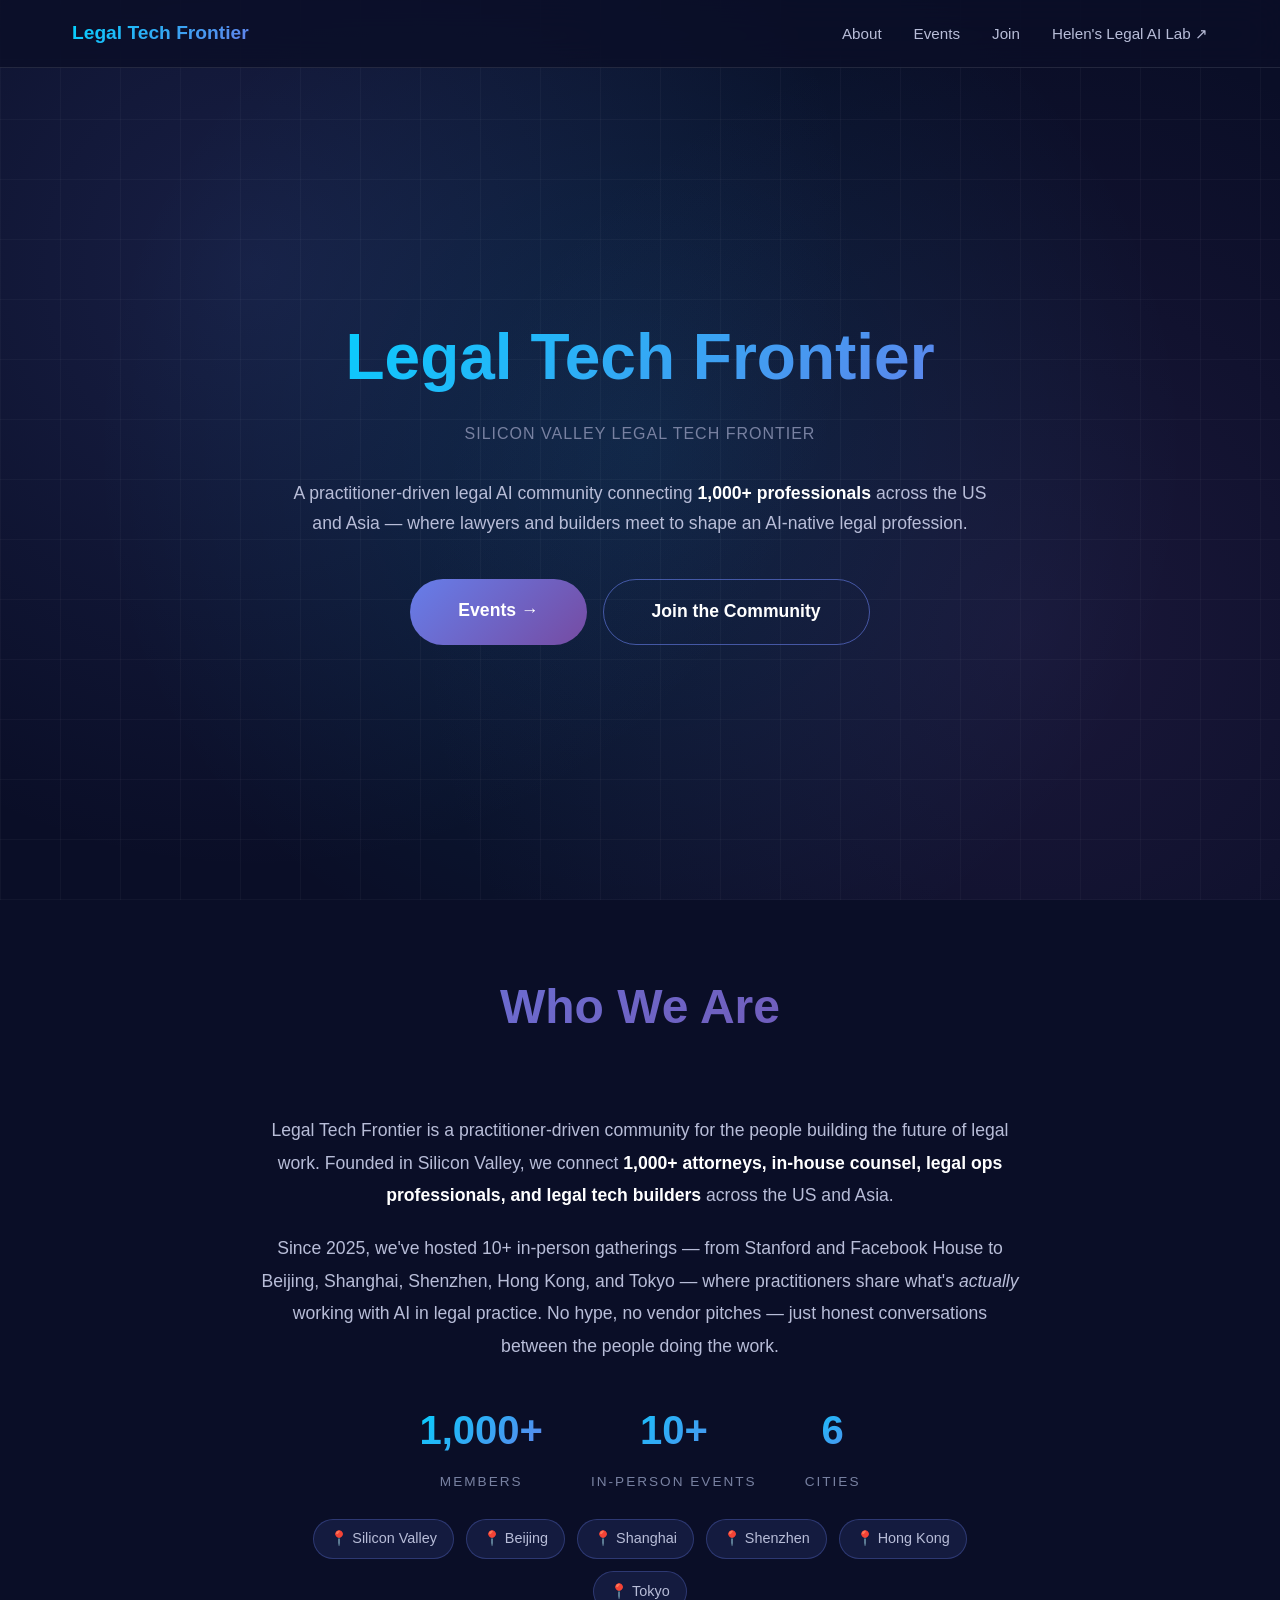
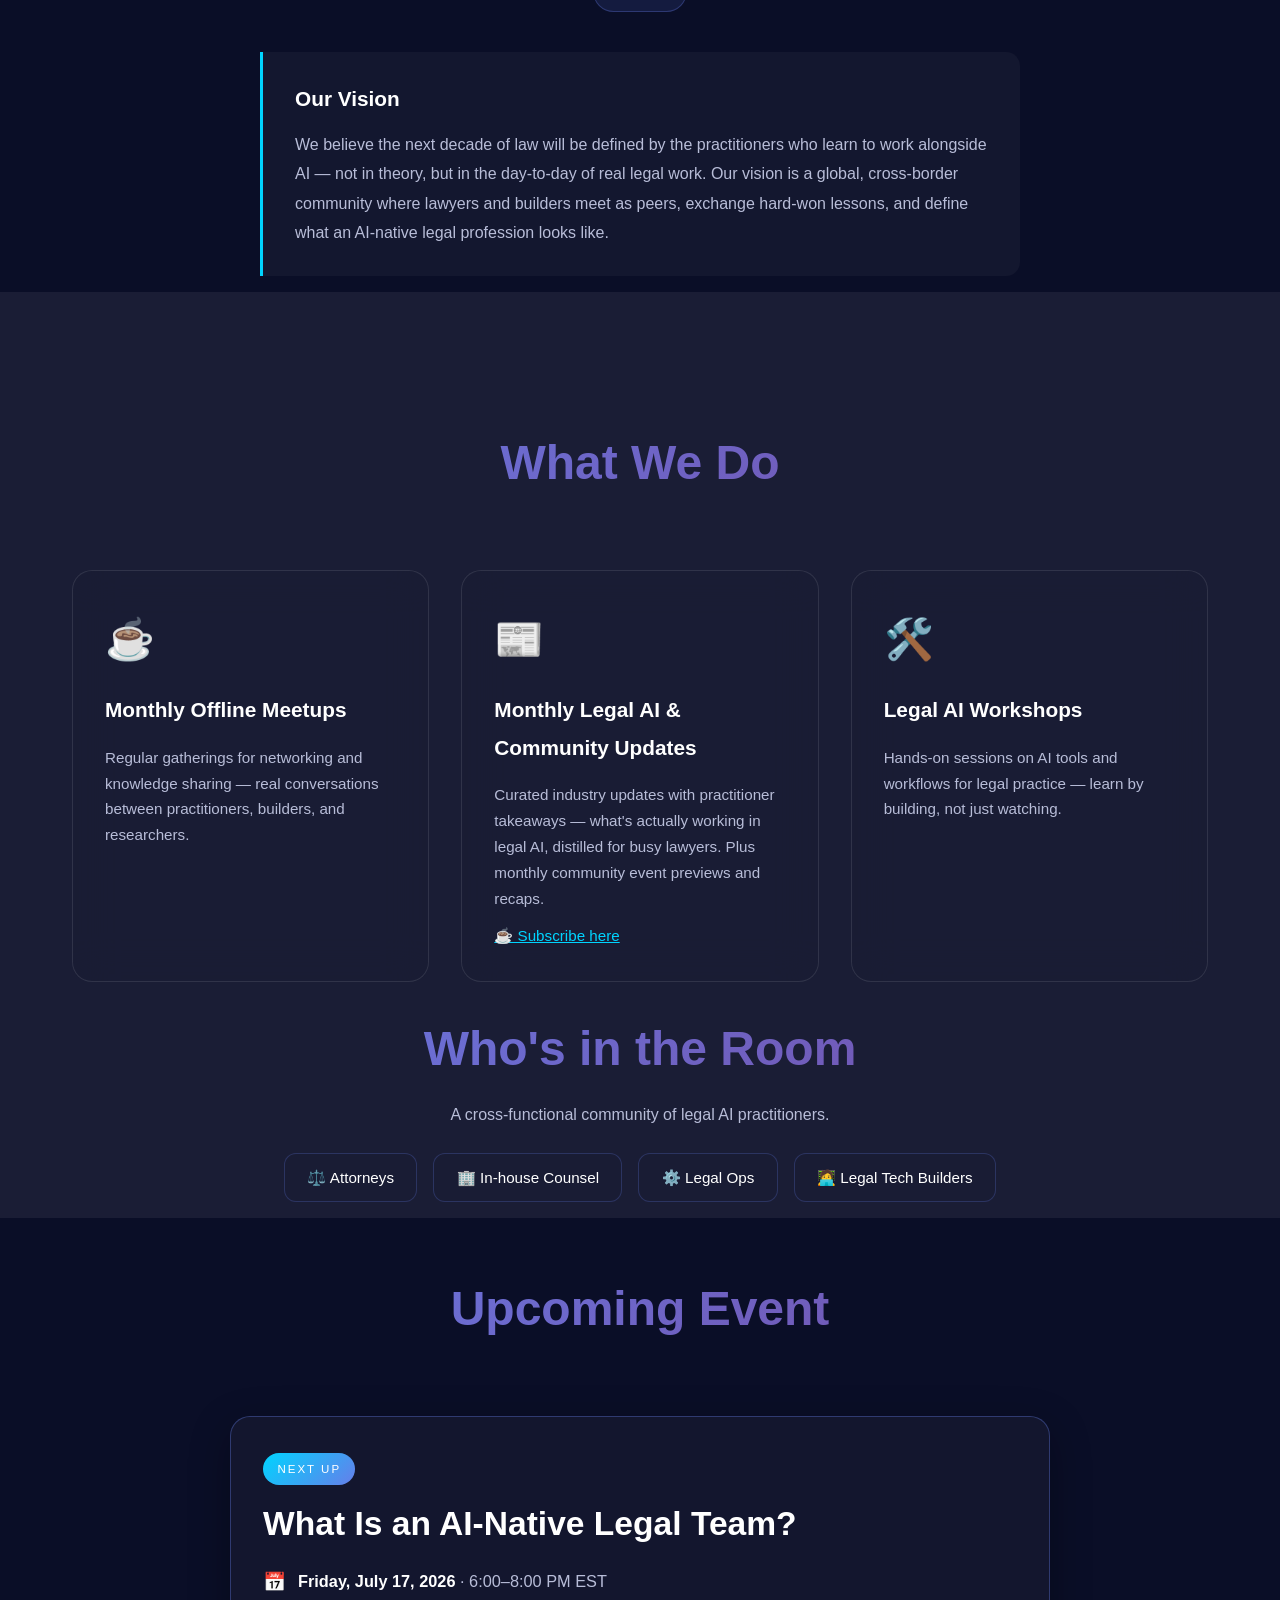
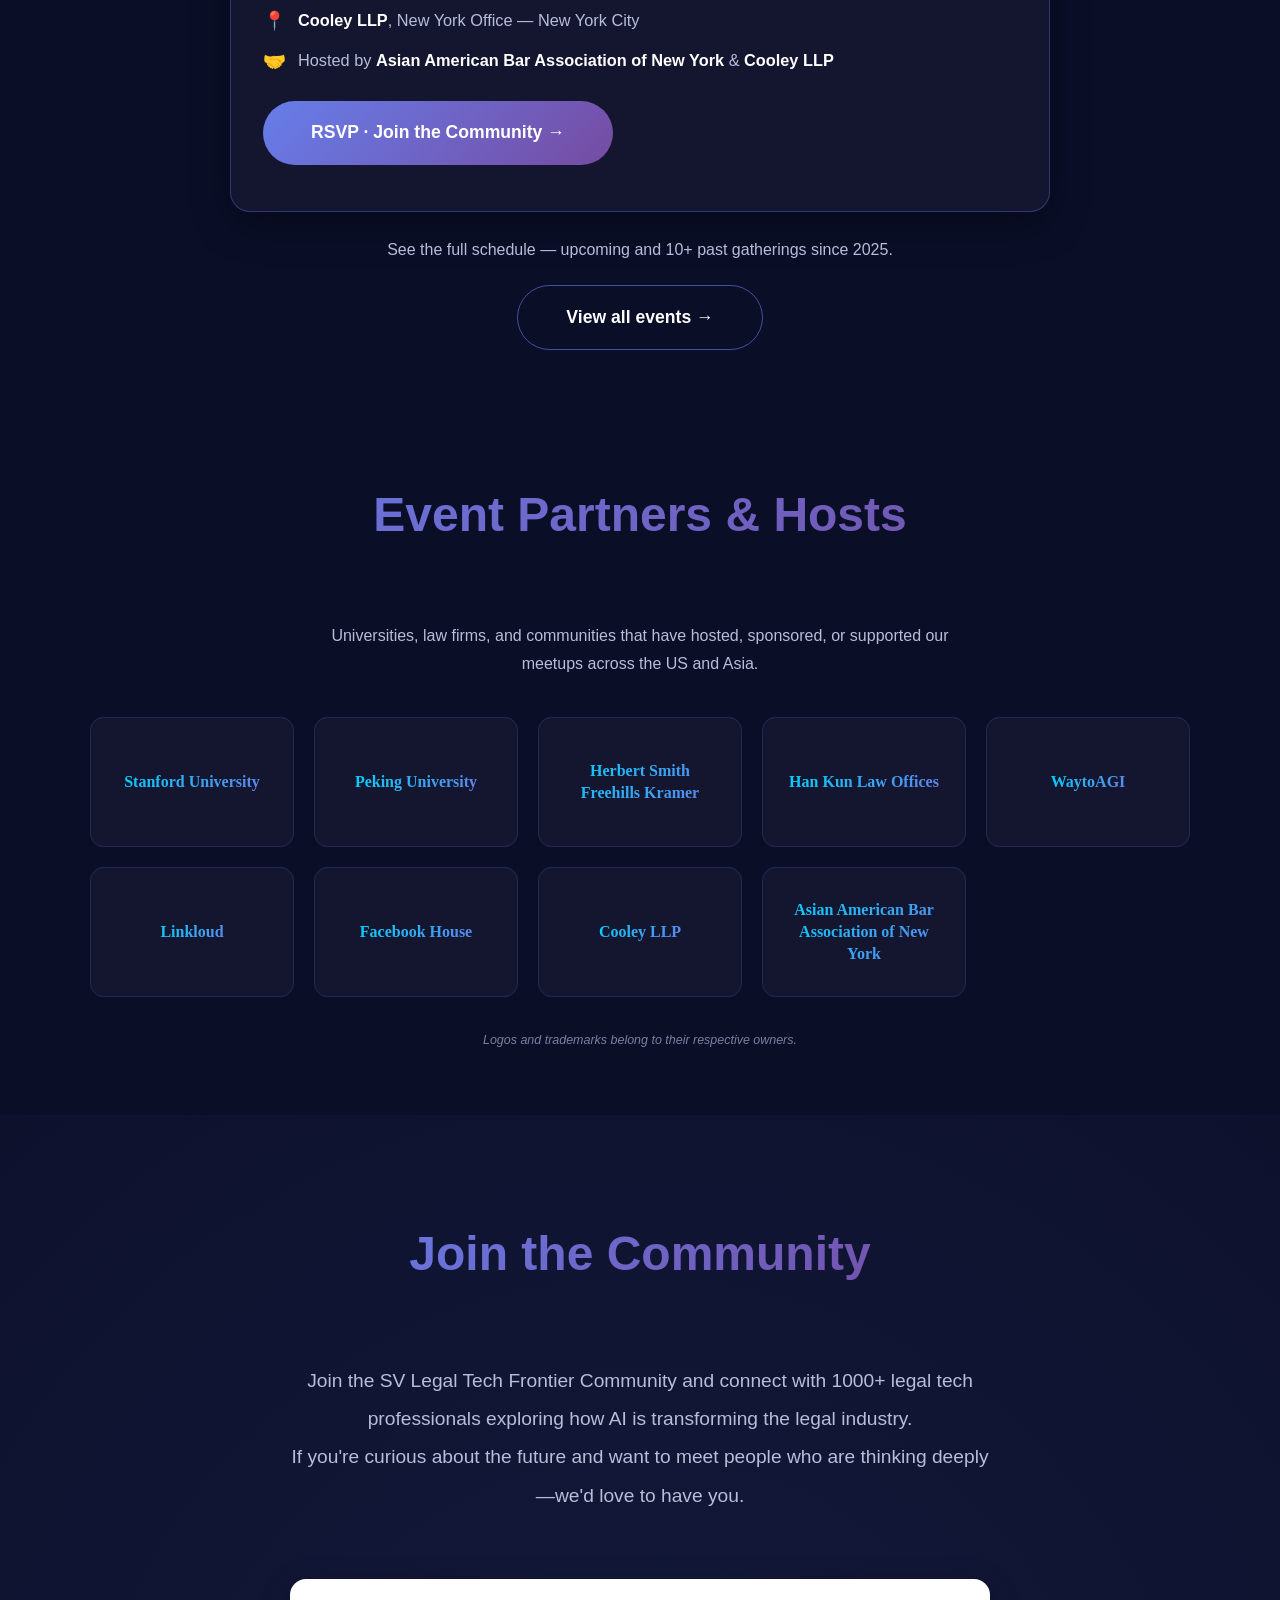
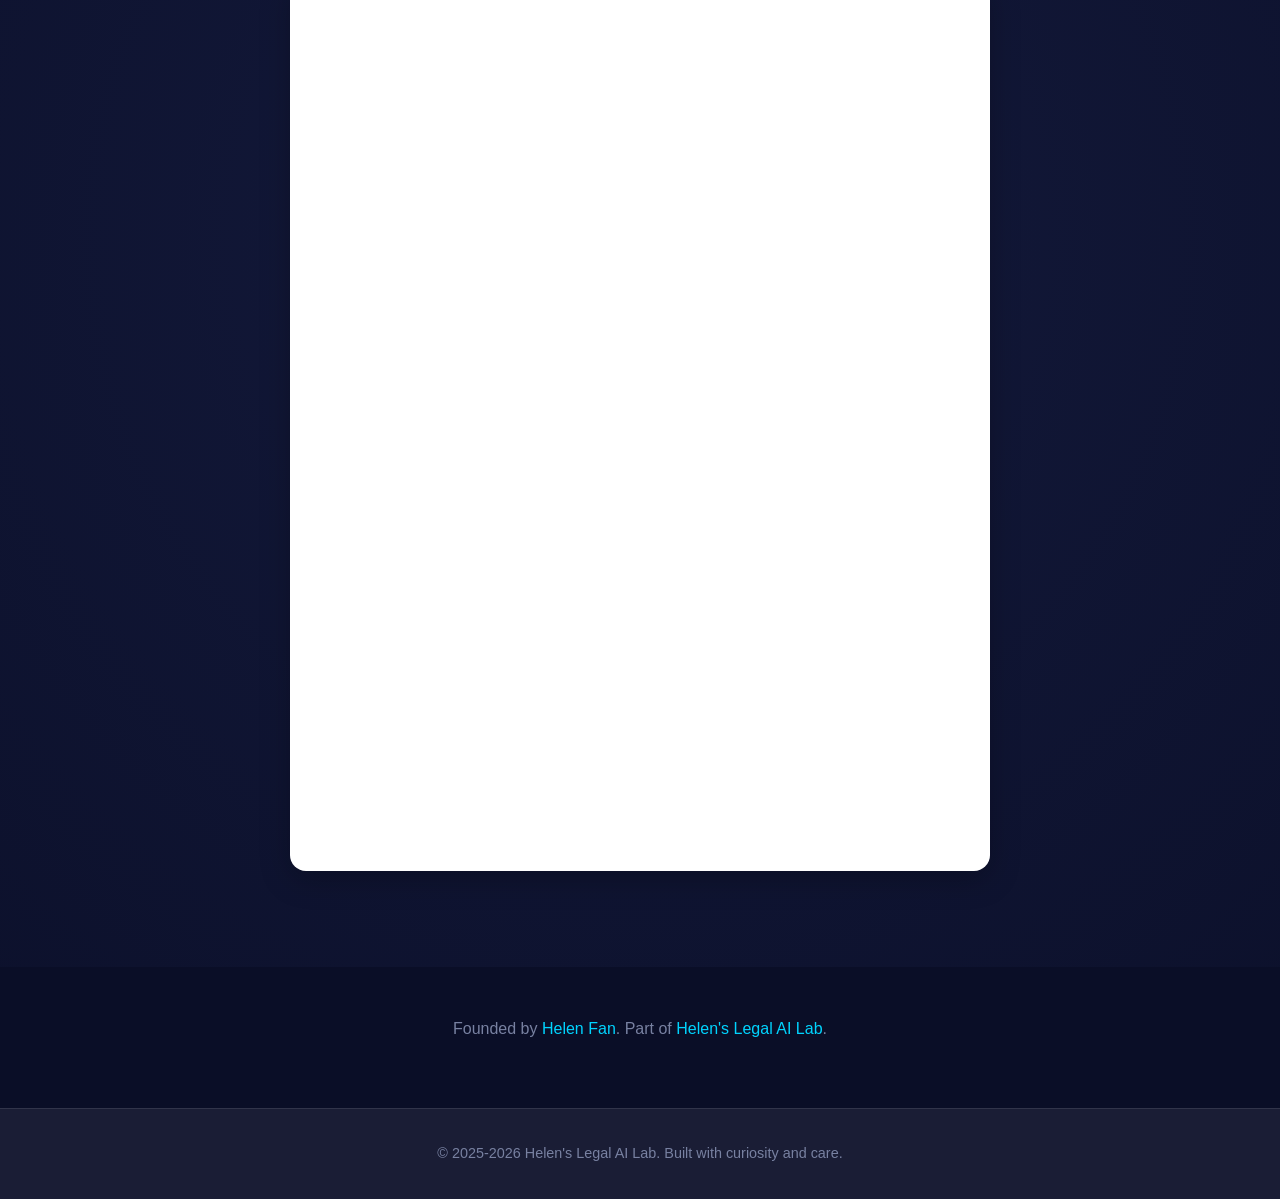
==== commit 55bac43b: "Make /events/ the full events hub (upcoming + past); point Hero & nav to it - /events/ now leads wit" ====
--- a/index.html
+++ b/index.html
@@ -344,7 +344,7 @@
             </div>
             <div class="nav-links">
                 <a href="#about">About</a>
-                <a href="#events">Events</a>
+                <a href="/events/">Events</a>
                 <a href="#join">Join</a>
                 <a href="https://helenlab.com/">Helen's Legal AI Lab ↗</a>
             </div>
@@ -364,7 +364,7 @@
             </p>
 
             <div class="hero-ctas">
-                <a href="#events" class="cta-btn">Upcoming Event →</a>
+                <a href="/events/" class="cta-btn">Events →</a>
                 <a href="#join" class="cta-btn cta-btn-secondary">Join the Community</a>
             </div>
         </div>
@@ -479,8 +479,8 @@
             </div>
 
             <div class="events-teaser">
-                <p>Since 2025 we've hosted 10+ in-person gatherings across Silicon Valley and Asia.</p>
-                <a href="/events/" class="cta-btn cta-btn-secondary">View all past events &rarr;</a>
+                <p>See the full schedule — upcoming and 10+ past gatherings since 2025.</p>
+                <a href="/events/" class="cta-btn cta-btn-secondary">View all events &rarr;</a>
             </div>
         </div>
     </section>
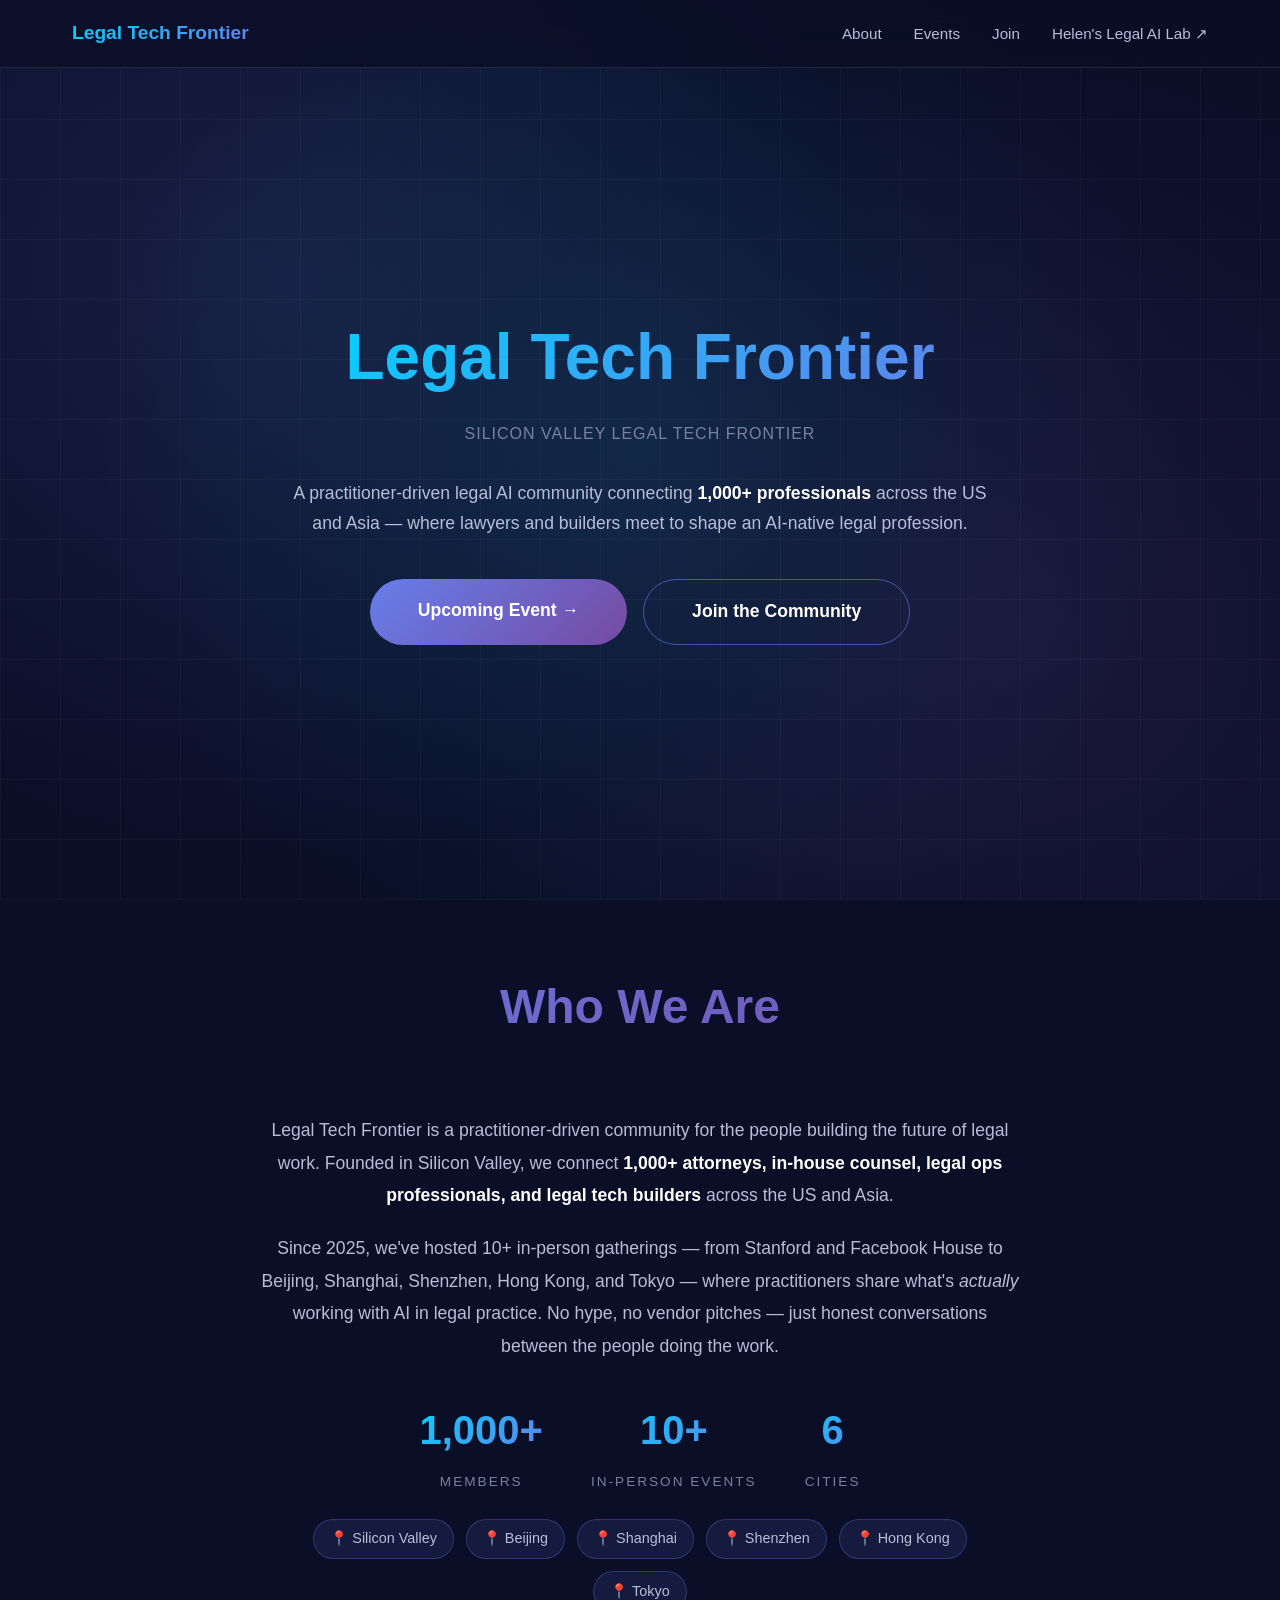
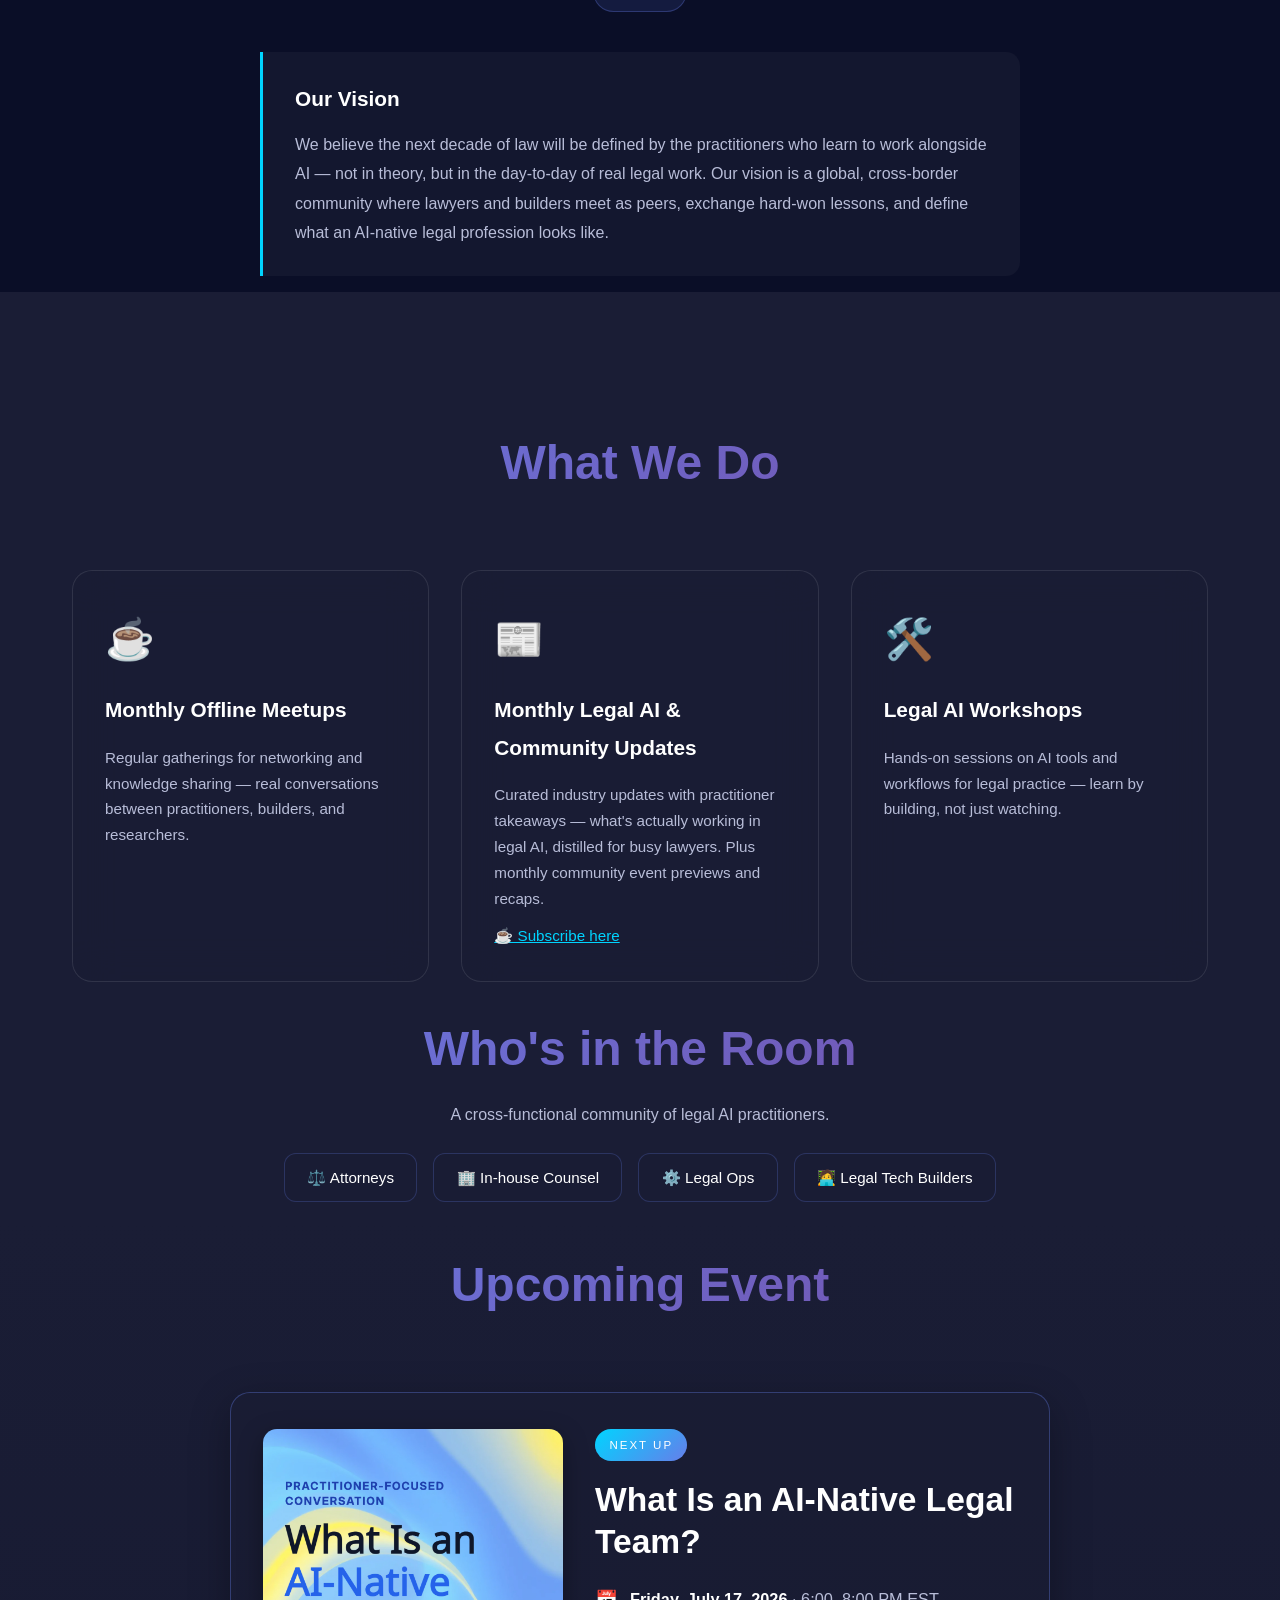
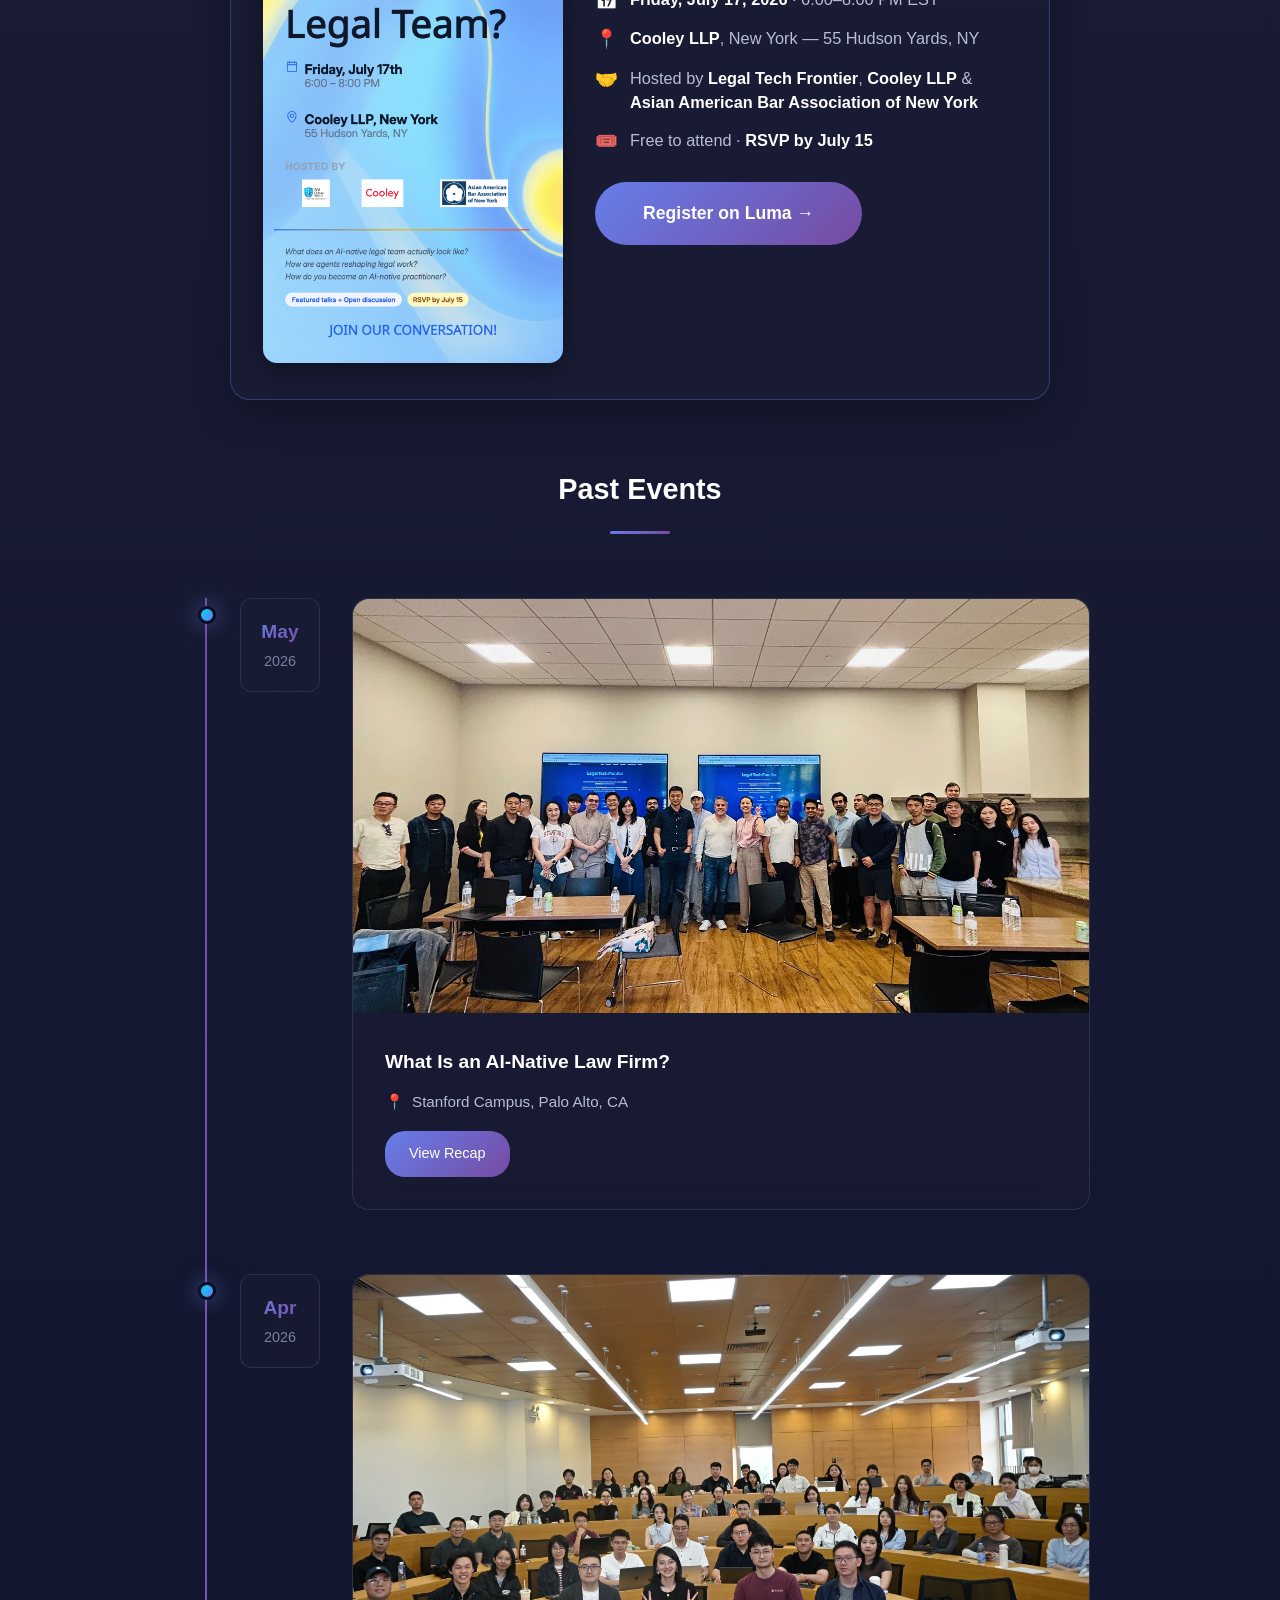
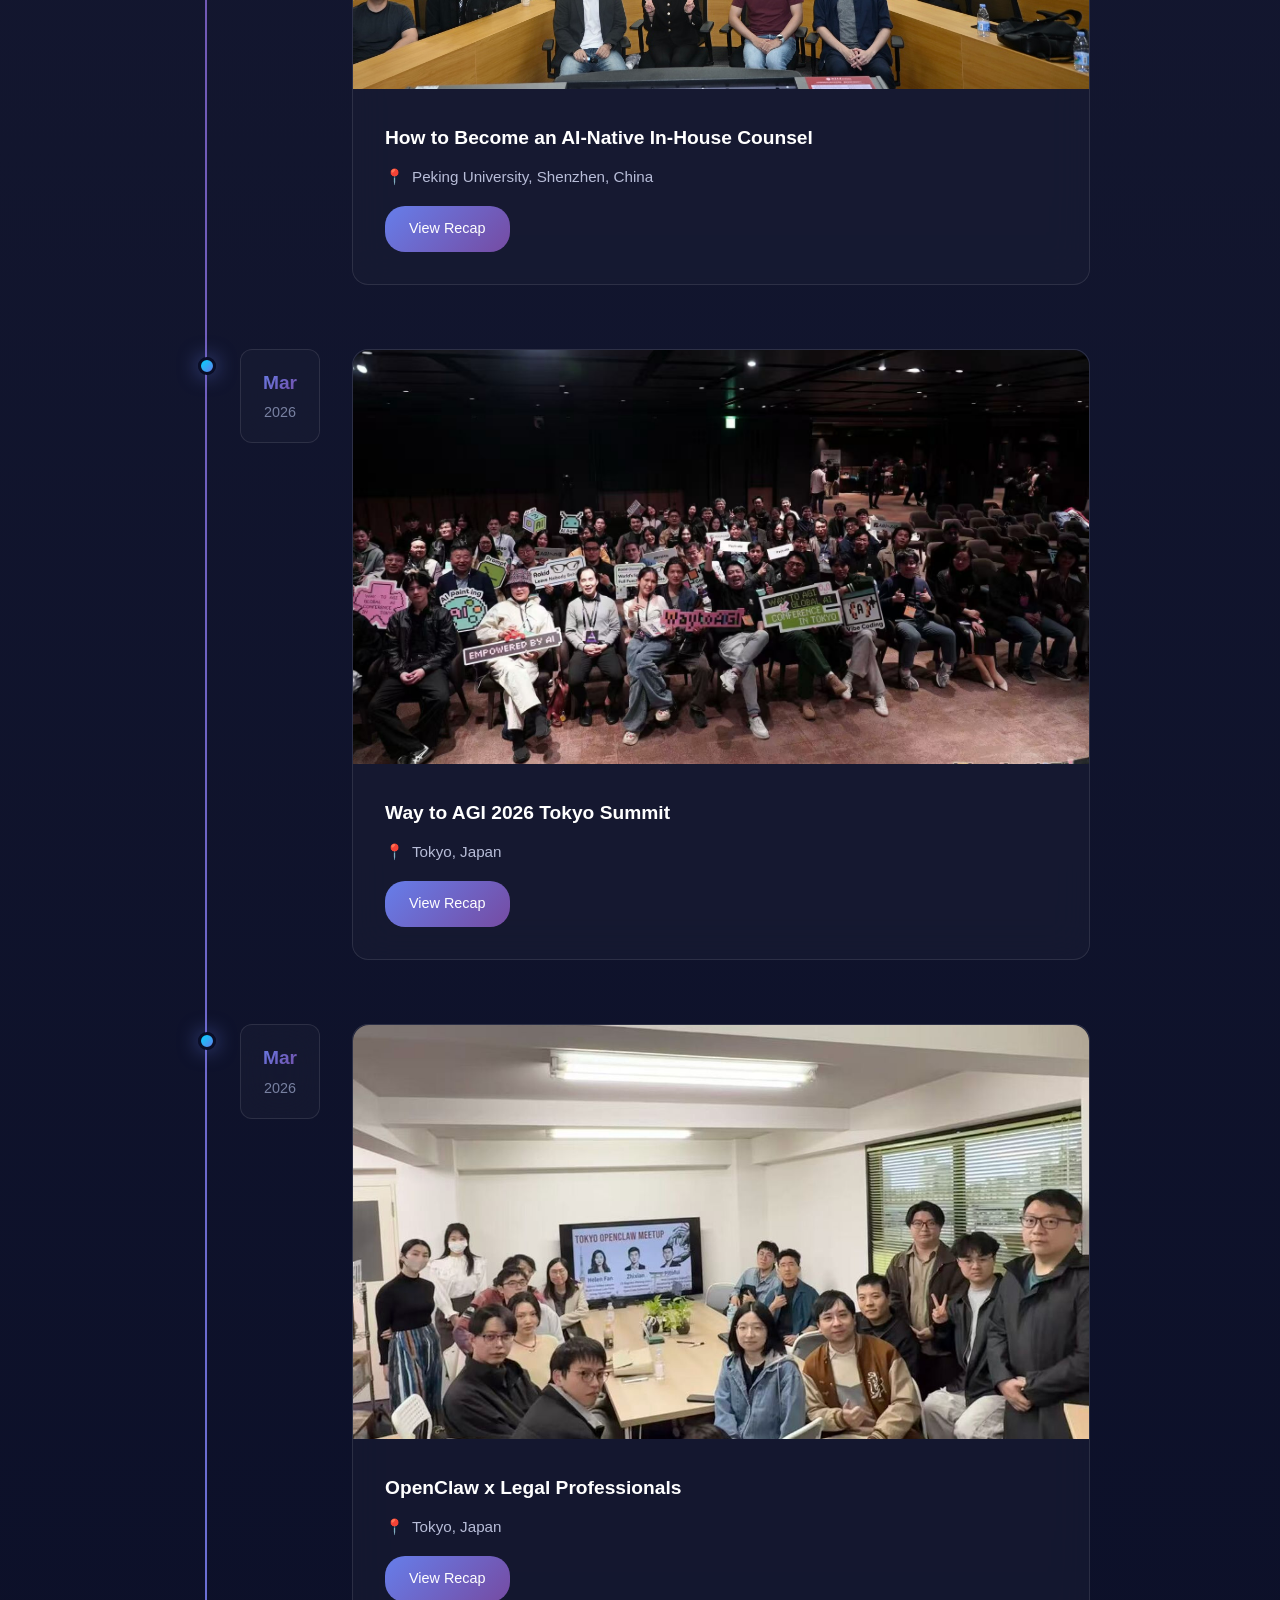
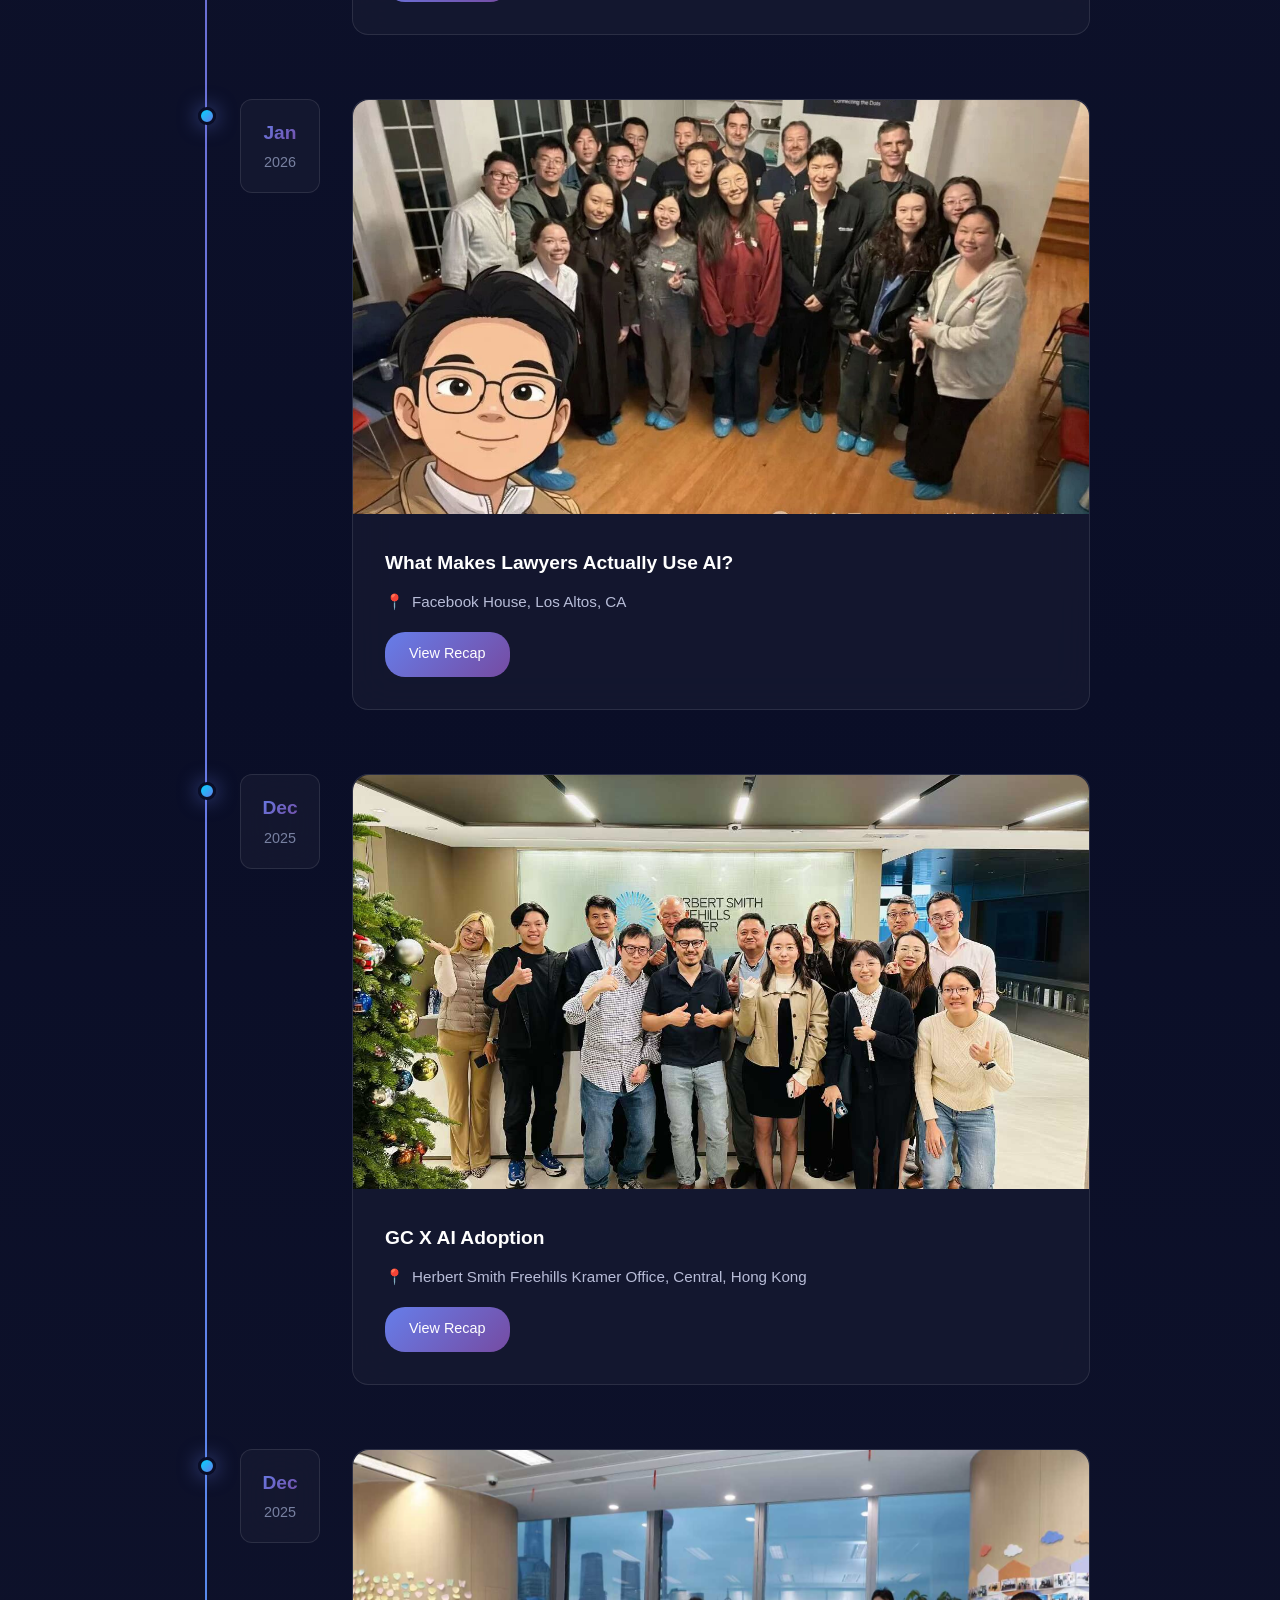
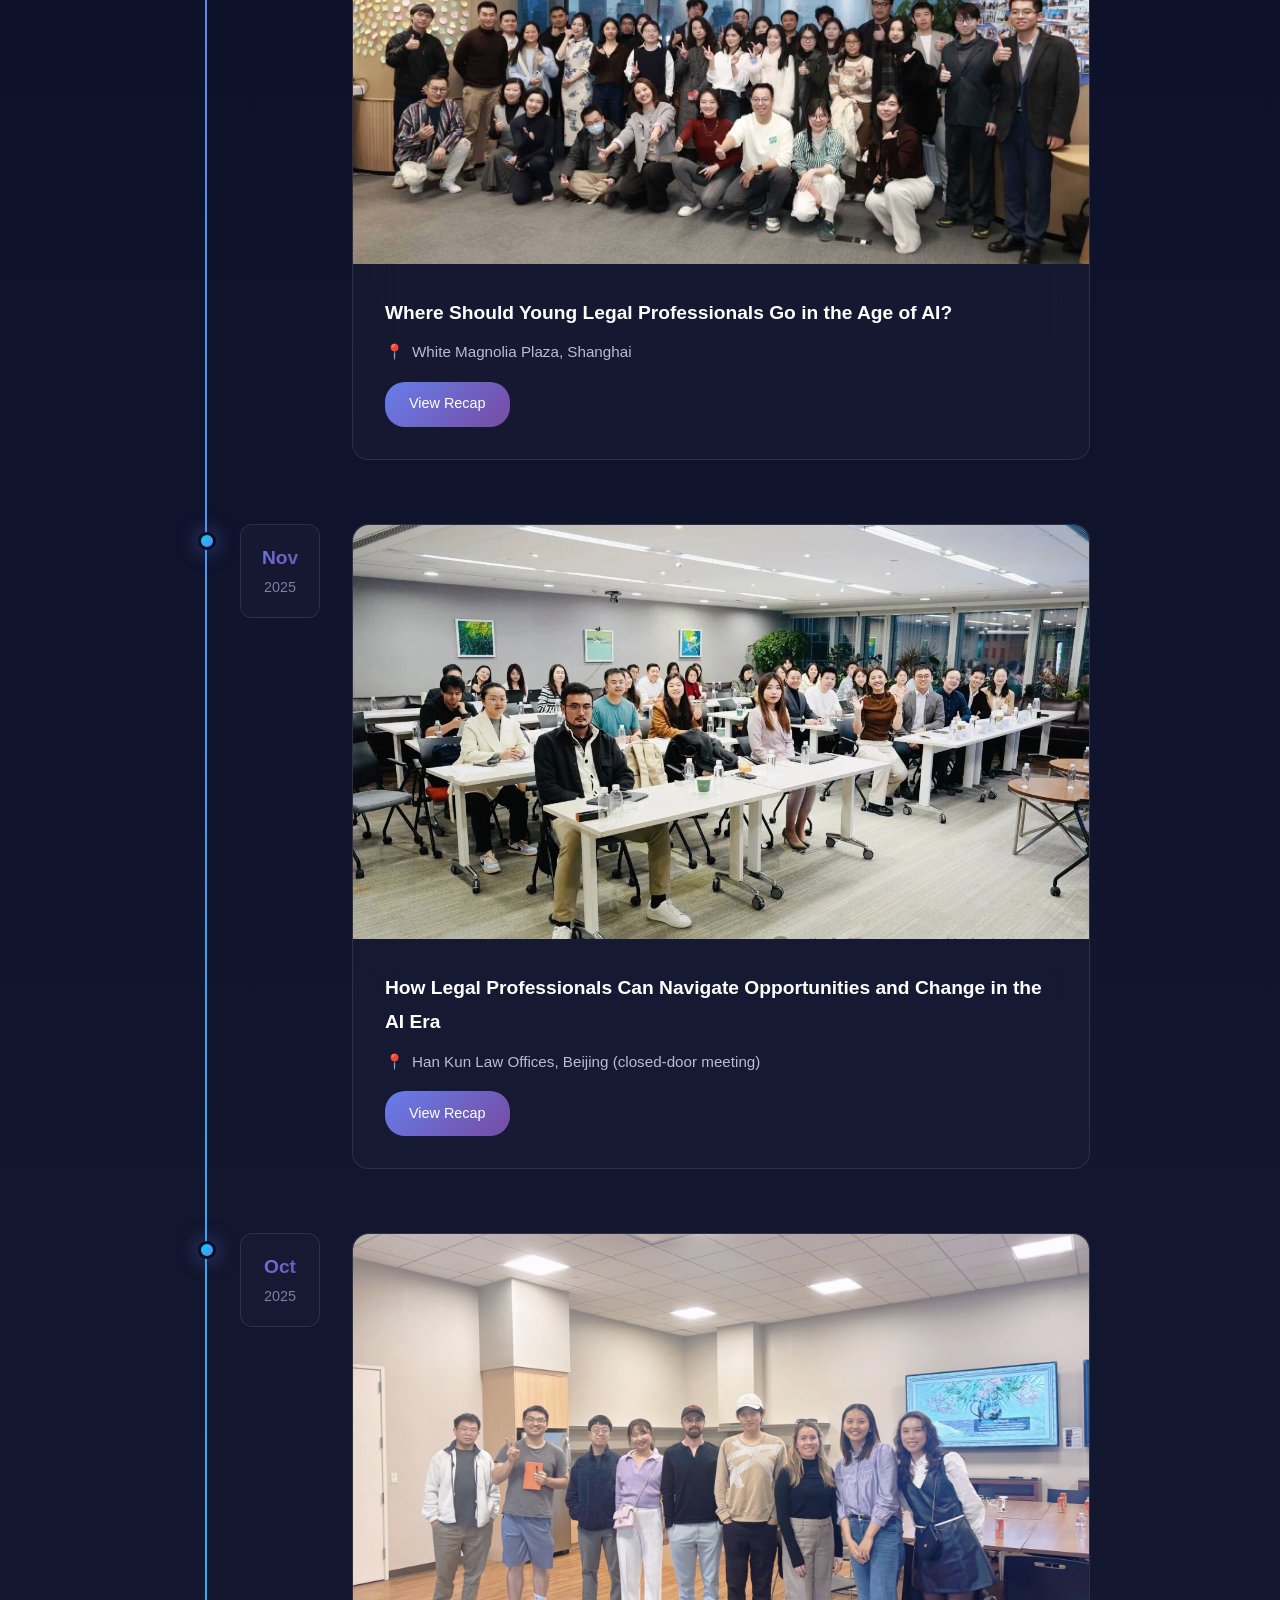
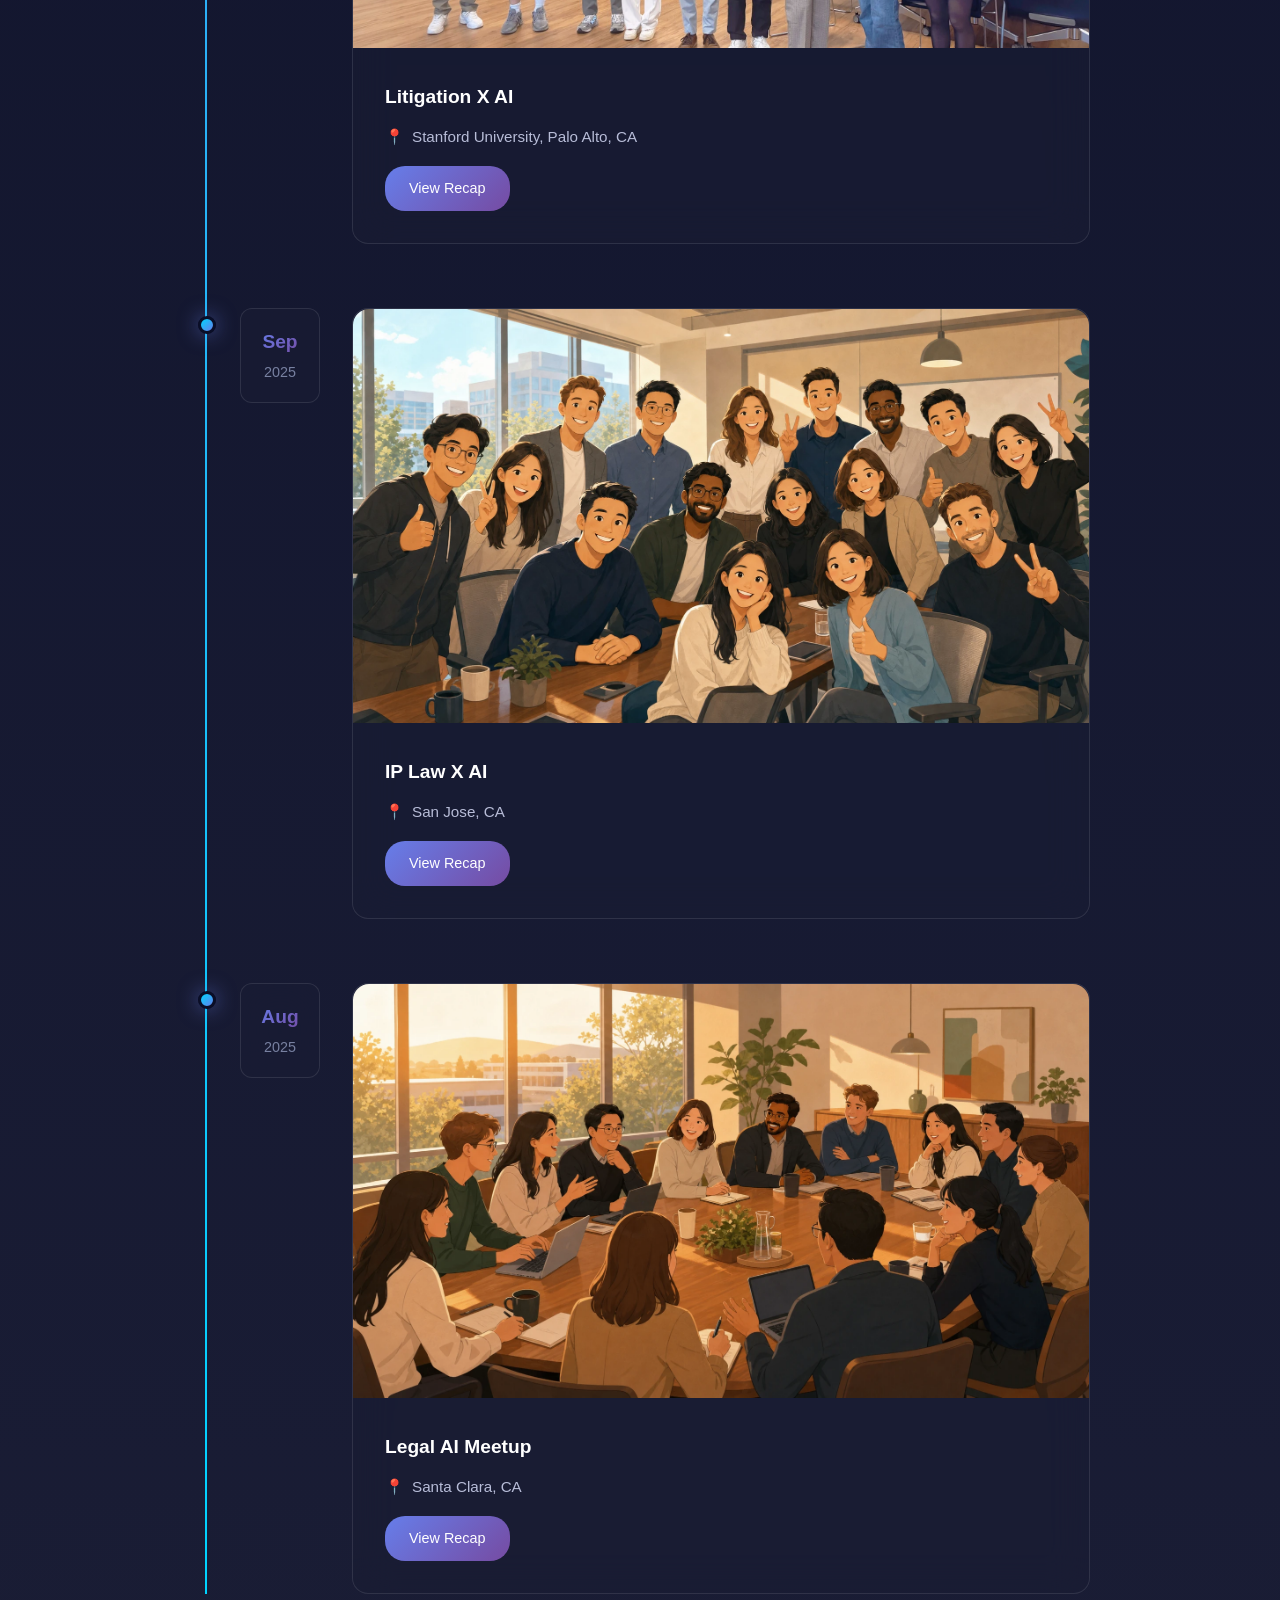
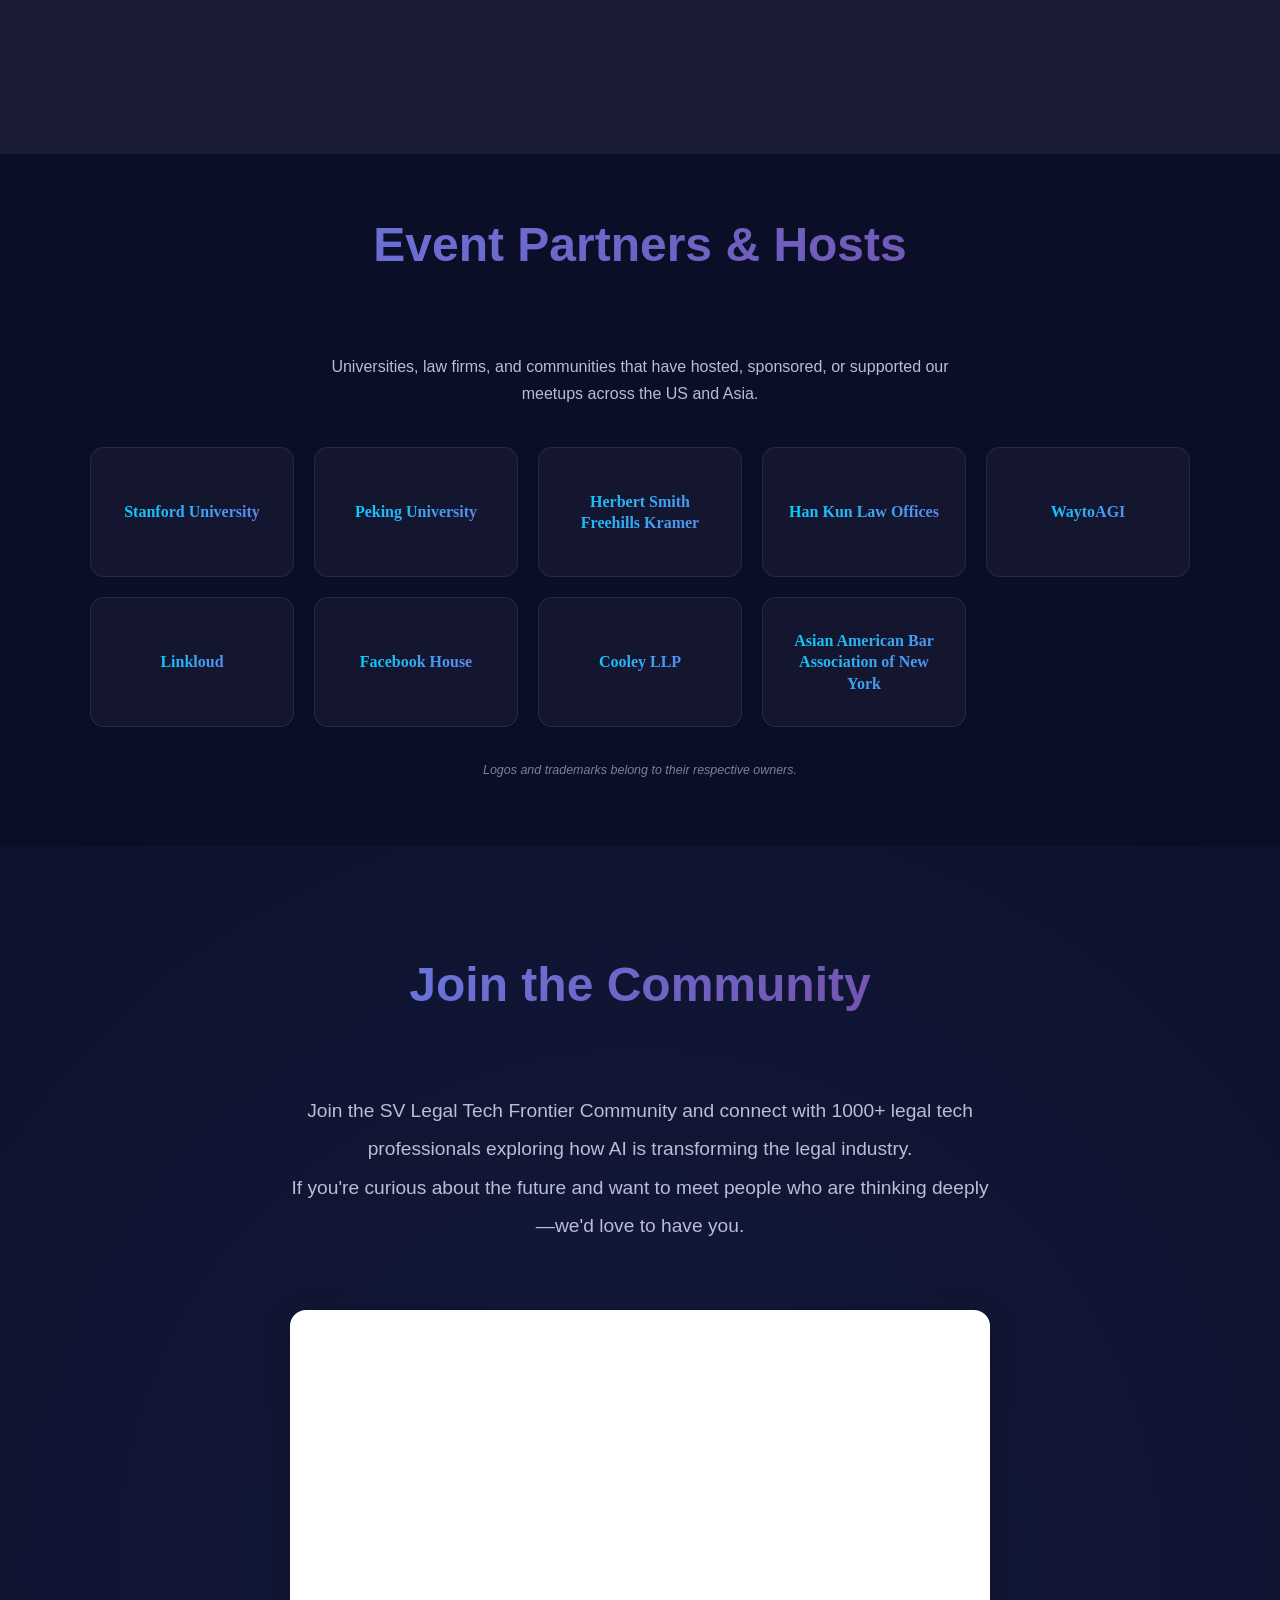
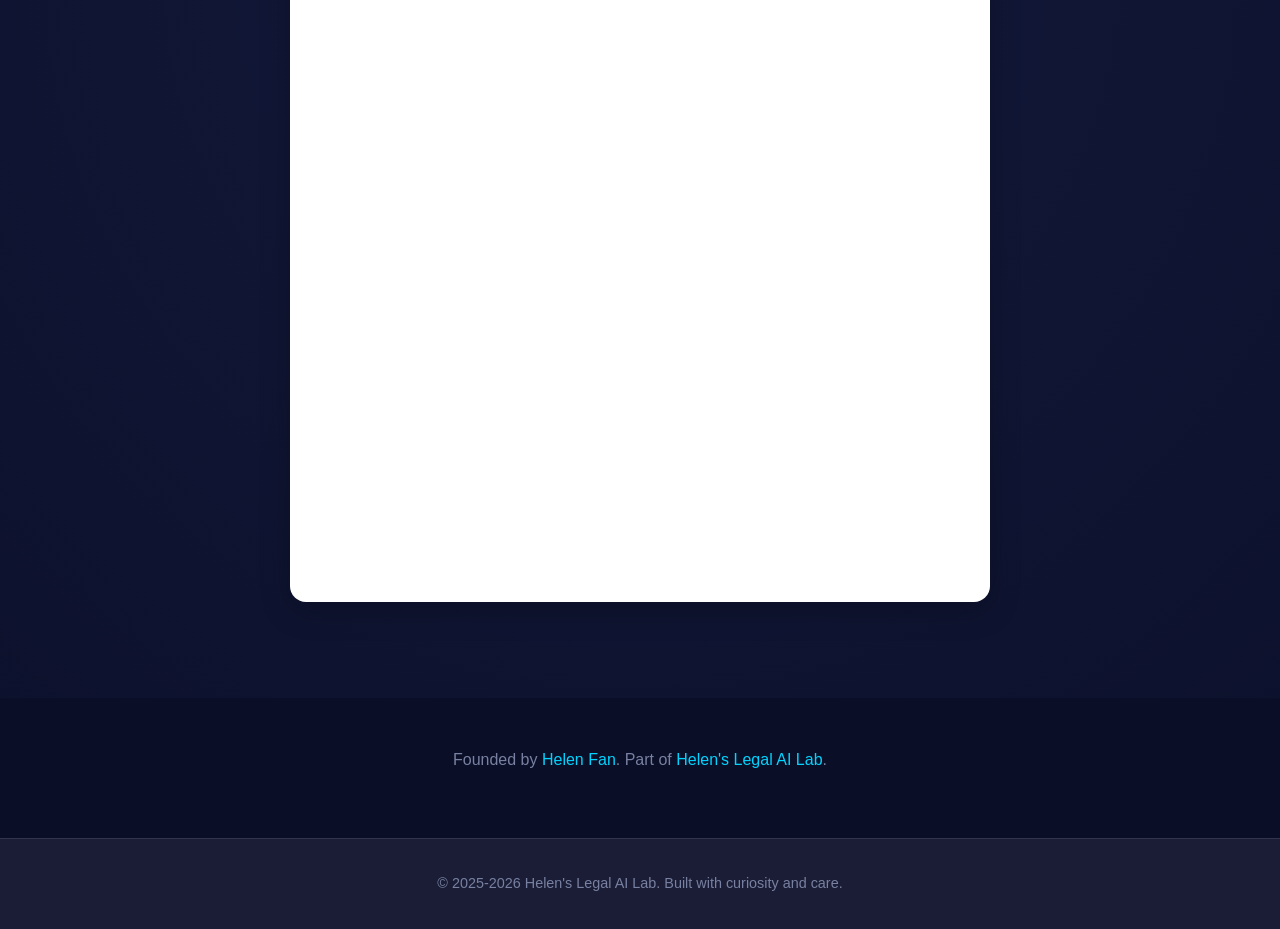
==== commit 11a01044: "Revert to single page: all events on home; add poster, Luma RSVP, 3 hosts - Remove standalone /event" ====
--- a/index.html
+++ b/index.html
@@ -330,7 +330,32 @@
         .event-meta .row .ico { font-size: 1.15rem; flex-shrink: 0; line-height: 1.4; }
         .event-meta .row strong { color: var(--text-primary); font-weight: 600; }
 
-        /* ── Past-events teaser / link to /events/ ── */
+        /* Upcoming card: poster + details, two columns on desktop */
+        .upcoming-card {
+            display: flex;
+            gap: 2rem;
+            align-items: flex-start;
+            text-align: left;
+        }
+        .upcoming-poster { flex: 0 0 300px; max-width: 300px; }
+        .upcoming-poster img {
+            display: block;
+            width: 100%;
+            height: auto;
+            border-radius: 14px;
+            box-shadow: 0 8px 24px rgba(0, 0, 0, 0.35);
+            transition: transform 0.25s ease;
+        }
+        .upcoming-poster a:hover img { transform: translateY(-3px); }
+        .upcoming-body { flex: 1 1 360px; min-width: 0; }
+        .upcoming-body h3 { margin-top: 0; }
+        @media (max-width: 700px) {
+            .upcoming-card { flex-direction: column; align-items: center; }
+            .upcoming-poster { flex-basis: auto; max-width: 320px; }
+            .upcoming-body { width: 100%; }
+        }
+
+        /* ── Past-events teaser ── */
         .events-teaser { text-align: center; padding: 1.5rem 0 3rem; }
         .events-teaser p { color: var(--text-secondary); margin-bottom: 1.25rem; }
     </style>
@@ -344,7 +369,7 @@
             </div>
             <div class="nav-links">
                 <a href="#about">About</a>
-                <a href="/events/">Events</a>
+                <a href="#events">Events</a>
                 <a href="#join">Join</a>
                 <a href="https://helenlab.com/">Helen's Legal AI Lab ↗</a>
             </div>
@@ -364,7 +389,7 @@
             </p>
 
             <div class="hero-ctas">
-                <a href="/events/" class="cta-btn">Events →</a>
+                <a href="#events" class="cta-btn">Upcoming Event →</a>
                 <a href="#join" class="cta-btn cta-btn-secondary">Join the Community</a>
             </div>
         </div>
@@ -454,33 +479,214 @@
 
 
     <!-- Events Section -->
-    <section id="events" class="upcoming">
+    <section id="events" class="events">
         <div class="container">
             <h2 class="section-title">Upcoming Event</h2>
 
             <div class="upcoming-card">
-                <span class="upcoming-badge">Next Up</span>
-                <h3>What Is an AI-Native Legal Team?</h3>
-                <div class="event-meta">
-                    <div class="row">
-                        <span class="ico">📅</span>
-                        <div><strong>Friday, July 17, 2026</strong> &middot; 6:00&ndash;8:00&nbsp;PM EST</div>
+                <div class="upcoming-poster">
+                    <a href="https://luma.com/fzdahvh5" target="_blank" rel="noopener noreferrer">
+                        <img src="img/events/upcoming-ai-native-legal-team.jpg" alt="What Is an AI-Native Legal Team? — event poster. Friday, July 17, 2026, 6:00-8:00 PM EST, Cooley LLP New York." loading="lazy">
+                    </a>
+                </div>
+                <div class="upcoming-body">
+                    <span class="upcoming-badge">Next Up</span>
+                    <h3>What Is an AI-Native Legal Team?</h3>
+                    <div class="event-meta">
+                        <div class="row">
+                            <span class="ico">📅</span>
+                            <div><strong>Friday, July 17, 2026</strong> &middot; 6:00&ndash;8:00&nbsp;PM EST</div>
+                        </div>
+                        <div class="row">
+                            <span class="ico">📍</span>
+                            <div><strong>Cooley LLP</strong>, New York &mdash; 55 Hudson Yards, NY</div>
+                        </div>
+                        <div class="row">
+                            <span class="ico">🤝</span>
+                            <div>Hosted by <strong>Legal Tech Frontier</strong>, <strong>Cooley LLP</strong> &amp; <strong>Asian American Bar Association of New York</strong></div>
+                        </div>
+                        <div class="row">
+                            <span class="ico">🎟️</span>
+                            <div>Free to attend &middot; <strong>RSVP by July 15</strong></div>
+                        </div>
                     </div>
-                    <div class="row">
-                        <span class="ico">📍</span>
-                        <div><strong>Cooley LLP</strong>, New York Office &mdash; New York City</div>
+                    <a href="https://luma.com/fzdahvh5" target="_blank" rel="noopener noreferrer" class="cta-btn">Register on Luma &rarr;</a>
+                </div>
+            </div>
+
+            <div class="past-events" style="margin-top: 4rem;">
+                <h3 class="timeline-title">Past Events</h3>
+<div class="timeline">
+                        <div class="timeline-item">
+                            <div class="timeline-date">
+                                <span class="month">May</span>
+                                <span class="year">2026</span>
+                            </div>
+                            <div class="timeline-content">
+                                <img class="event-photo" src="img/events/11-stanford-ai-native.webp" alt="What Is an AI-Native Law Firm? meetup at Stanford Campus group photo" loading="lazy">
+                                <h4>What Is an AI-Native Law Firm?</h4>
+                                <p class="location">
+                                    <span class="icon">📍</span>
+                                    Stanford Campus, Palo Alto, CA
+                                </p>
+                                <a href="https://helenfan1.substack.com/p/how-silicon-valley-is-defining-ai" class="recap-btn" target="_blank" rel="noopener noreferrer">View Recap</a>
+                            </div>
+                        </div>
+                        <div class="timeline-item">
+                            <div class="timeline-date">
+                                <span class="month">Apr</span>
+                                <span class="year">2026</span>
+                            </div>
+                            <div class="timeline-content">
+                                <img class="event-photo" src="img/events/01-pku-shenzhen.jpg" alt="How to Become an AI-Native In-House Counsel at PKU Shenzhen lecture hall" loading="lazy">
+                                <h4>How to Become an AI-Native In-House Counsel</h4>
+                                <p class="location">
+                                    <span class="icon">📍</span>
+                                    Peking University, Shenzhen, China
+                                </p>
+                                <a href="https://open.substack.com/pub/helenfan1/p/how-to-become-an-ai-native-in-house" class="recap-btn" target="_blank" rel="noopener noreferrer">View Recap</a>
+                            </div>
+                        </div>
+                        <div class="timeline-item">
+                            <div class="timeline-date">
+                                <span class="month">Mar</span>
+                                <span class="year">2026</span>
+                            </div>
+                            <div class="timeline-content">
+                                <img class="event-photo" src="img/events/02-tokyo-agi-summit.jpg" alt="Way to AGI 2026 Tokyo Summit group photo" loading="lazy">
+                                <h4>Way to AGI 2026 Tokyo Summit</h4>
+                                <p class="location">
+                                    <span class="icon">📍</span>
+                                    Tokyo, Japan
+                                </p>
+                                <a href="https://helenlegalailab.notion.site/When-Vertical-AI-Gets-Real-36918667622480308eefde3569231ed2" class="recap-btn" target="_blank" rel="noopener noreferrer">View Recap</a>
+                            </div>
+                        </div>
+                        <div class="timeline-item">
+                            <div class="timeline-date">
+                                <span class="month">Mar</span>
+                                <span class="year">2026</span>
+                            </div>
+                            <div class="timeline-content">
+                                <img class="event-photo" src="img/events/03-tokyo-openclaw.jpg" alt="OpenClaw x Legal Professionals Tokyo meetup group photo" loading="lazy">
+                                <h4>OpenClaw x Legal Professionals</h4>
+                                <p class="location">
+                                    <span class="icon">📍</span>
+                                    Tokyo, Japan
+                                </p>
+                                <a href="https://helenlegalailab.notion.site/What-Can-OpenClaw-Do-for-Us-Tokyo-369186676224807ea6a7d651784a1493" class="recap-btn" target="_blank" rel="noopener noreferrer">View Recap</a>
+                            </div>
+                        </div>
+                        <div class="timeline-item">
+                        <div class="timeline-date">
+                            <span class="month">Jan</span>
+                            <span class="year">2026</span>
+                        </div>
+                        <div class="timeline-content">
+                            <img class="event-photo" src="img/events/04-fb-house.jpg" alt="What Makes Lawyers Actually Use AI? meetup at Facebook House group photo" loading="lazy">
+                            <h4>What Makes Lawyers Actually Use AI?</h4>
+                            <p class="location">
+                                <span class="icon">📍</span>
+                                Facebook House, Los Altos, CA
+                            </p>
+                            <a href="https://substack.com/home/post/p-188884545" class="recap-btn" target="_blank" rel="noopener noreferrer">View Recap</a>
+                        </div>
                     </div>
-                    <div class="row">
-                        <span class="ico">🤝</span>
-                        <div>Hosted by <strong>Asian American Bar Association of New York</strong> &amp; <strong>Cooley LLP</strong></div>
+                    <div class="timeline-item">
+                        <div class="timeline-date">
+                            <span class="month">Dec</span>
+                            <span class="year">2025</span>
+                        </div>
+                        <div class="timeline-content">
+                            <img class="event-photo" src="img/events/05-hsf-hk.jpg" alt="GC X AI Adoption meetup at HSF Hong Kong group photo" loading="lazy">
+                            <h4>GC X AI Adoption</h4>
+                            <p class="location">
+                                <span class="icon">📍</span>
+                                Herbert Smith Freehills Kramer Office, Central, Hong Kong
+                            </p>
+                            <a href="https://www.linkedin.com/posts/helenfanlegalai_sv-legal-tech-frontier-community-gc-ai-activity-7410304744017027072-u8tE?utm_source=share&utm_medium=member_desktop&rcm=ACoAAB69MUUBZrW0stD7-0NXIzsV-eBieLqcTOM" class="recap-btn" target="_blank" rel="noopener noreferrer">View Recap</a>
+                        </div>
                     </div>
-                </div>
-                <a href="#join" class="cta-btn">RSVP &middot; Join the Community &rarr;</a>
-            </div>
-
-            <div class="events-teaser">
-                <p>See the full schedule — upcoming and 10+ past gatherings since 2025.</p>
-                <a href="/events/" class="cta-btn cta-btn-secondary">View all events &rarr;</a>
+                    <div class="timeline-item">
+                        <div class="timeline-date">
+                            <span class="month">Dec</span>
+                            <span class="year">2025</span>
+                        </div>
+                        <div class="timeline-content">
+                            <img class="event-photo" src="img/events/06-shanghai.jpg" alt="Shanghai meetup group photo with Lujiazui skyline" loading="lazy">
+                            <h4>Where Should Young Legal Professionals Go in the Age of AI?</h4>
+                            <p class="location">
+                                <span class="icon">📍</span>
+                                White Magnolia Plaza, Shanghai
+                            </p>
+                            <a href="https://www.linkedin.com/posts/helenfanlegalai_sv-legal-tech-frontier-community-shanghai-activity-7405605624731906048-uYjx?utm_source=share&utm_medium=member_desktop&rcm=ACoAAB69MUUBZrW0stD7-0NXIzsV-eBieLqcTOM" class="recap-btn" target="_blank" rel="noopener noreferrer">View Recap</a>
+                        </div>
+                    </div>
+
+                    <div class="timeline-item">
+                        <div class="timeline-date">
+                            <span class="month">Nov</span>
+                            <span class="year">2025</span>
+                        </div>
+                        <div class="timeline-content">
+                            <img class="event-photo" src="img/events/07-hankun-beijing.jpg" alt="Beijing meetup at Han Kun Law Offices group photo" loading="lazy">
+                            <h4>How Legal Professionals Can Navigate Opportunities and Change in the AI Era</h4>
+                            <p class="location">
+                                <span class="icon">📍</span>
+                                Han Kun Law Offices, Beijing (closed-door meeting)
+                            </p>
+                            <a href="https://www.linkedin.com/feed/update/urn:li:activity:7400938648042479616/" class="recap-btn" target="_blank" rel="noopener noreferrer">View Recap</a>
+                        </div>
+                    </div>
+
+                    <div class="timeline-item">
+                        <div class="timeline-date">
+                            <span class="month">Oct</span>
+                            <span class="year">2025</span>
+                        </div>
+                        <div class="timeline-content">
+                            <img class="event-photo" src="img/events/08-stanford.webp" alt="Litigation X AI meetup at Stanford group photo" loading="lazy">
+                            <h4>Litigation X AI</h4>
+                            <p class="location">
+                                <span class="icon">📍</span>
+                                Stanford University, Palo Alto, CA
+                            </p>
+                            <a href="https://www.linkedin.com/feed/update/urn:li:activity:7388687602385801217/" class="recap-btn" target="_blank" rel="noopener noreferrer">View Recap</a>
+                        </div>
+                    </div>
+
+                    <div class="timeline-item">
+                        <div class="timeline-date">
+                            <span class="month">Sep</span>
+                            <span class="year">2025</span>
+                        </div>
+                        <div class="timeline-content">
+                            <img class="event-photo" src="img/events/09-san-jose.webp" alt="IP Law X AI meetup in San Jose illustration" loading="lazy">
+                            <h4>IP Law X AI</h4>
+                            <p class="location">
+                                <span class="icon">📍</span>
+                                San Jose, CA
+                            </p>
+                            <a href="https://www.linkedin.com/posts/helenfanlegalai_notion-the-connected-workspace-with-site-activity-7375598179901136897-sjKc?utm_source=share&utm_medium=member_desktop&rcm=ACoAAB69MUUBZrW0stD7-0NXIzsV-eBieLqcTOM" class="recap-btn" target="_blank" rel="noopener noreferrer">View Recap</a>
+                        </div>
+                    </div>
+
+                    <div class="timeline-item">
+                        <div class="timeline-date">
+                            <span class="month">Aug</span>
+                            <span class="year">2025</span>
+                        </div>
+                        <div class="timeline-content">
+                            <img class="event-photo" src="img/events/10-santa-clara.webp" alt="Santa Clara kickoff meetup illustration" loading="lazy">
+                            <h4>Legal AI Meetup</h4>
+                            <p class="location">
+                                <span class="icon">📍</span>
+                                Santa Clara, CA
+                            </p>
+                            <a href="https://www.linkedin.com/posts/helenfanlegalai_legalai-legaltech-bayarealawyers-activity-7368703129531416579-8rOI" class="recap-btn" target="_blank" rel="noopener noreferrer">View Recap</a>
+                        </div>
+                    </div>
+                </div>
             </div>
         </div>
     </section>
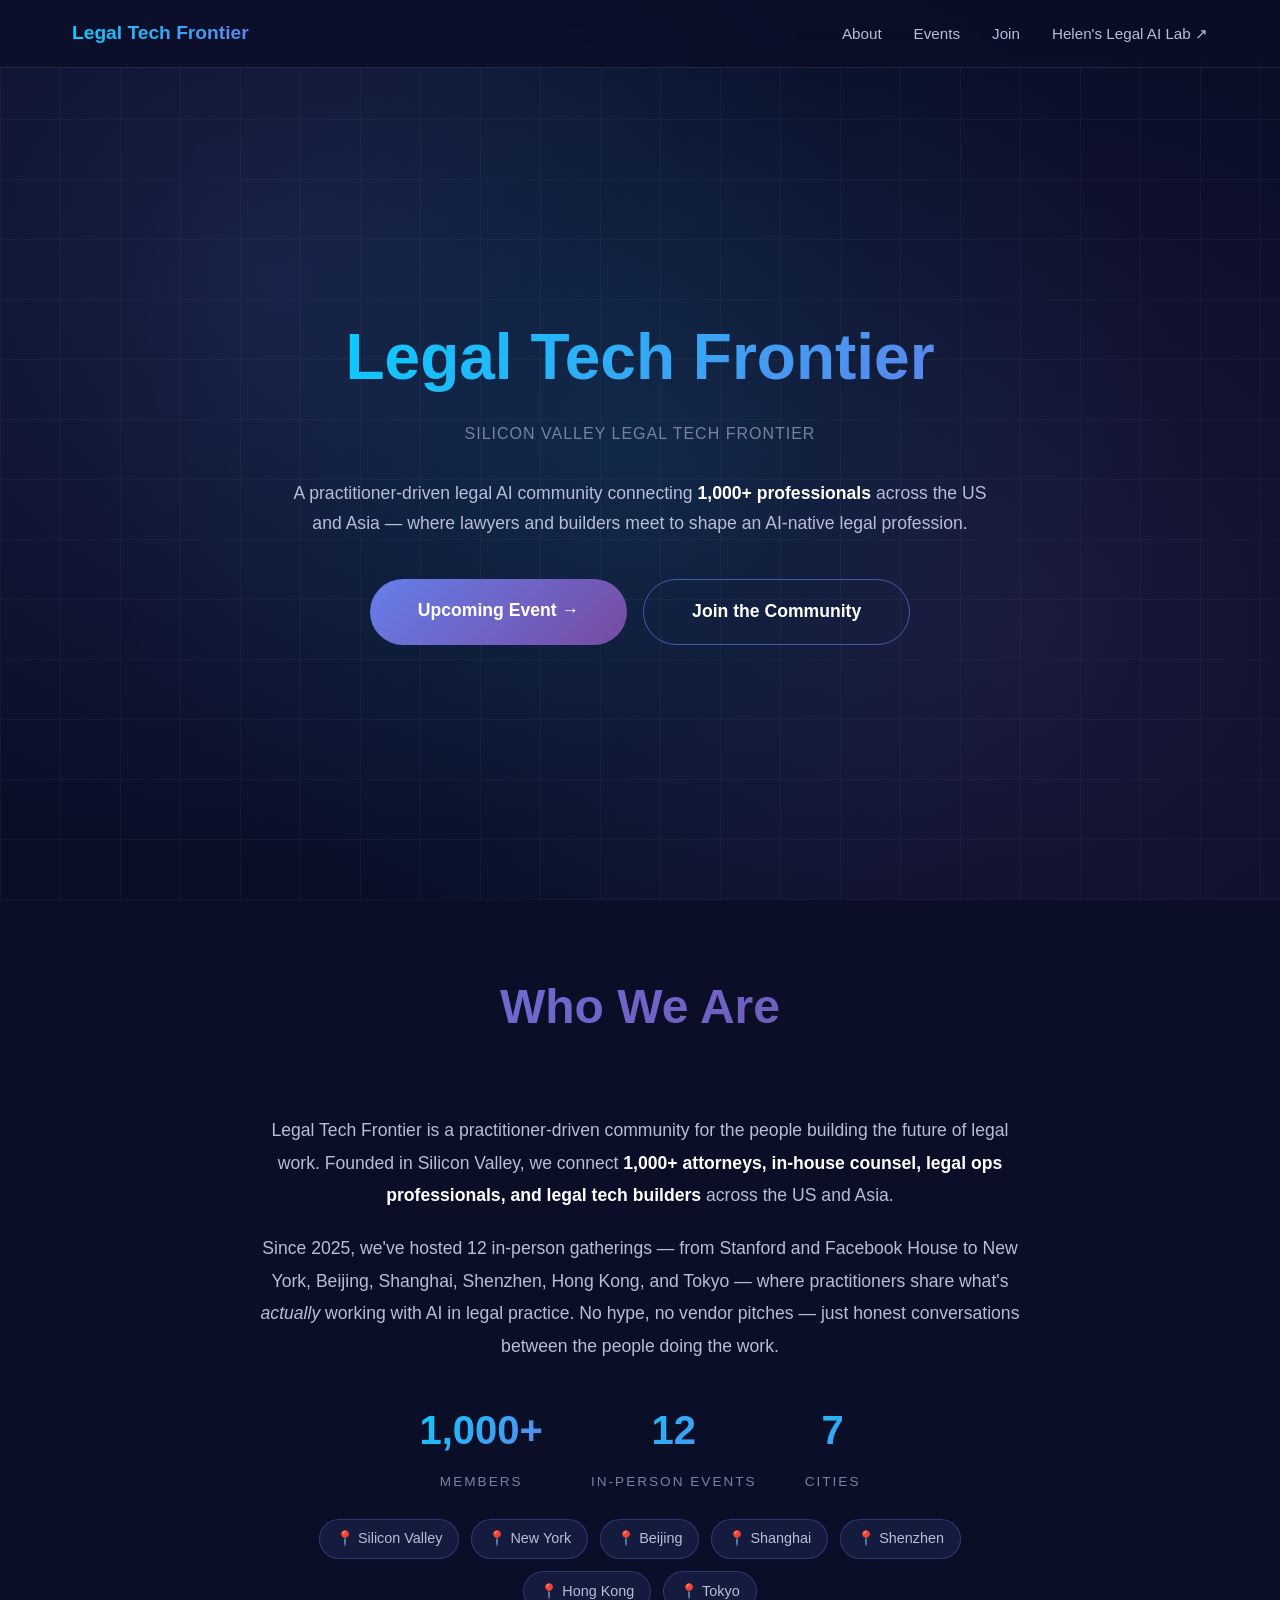
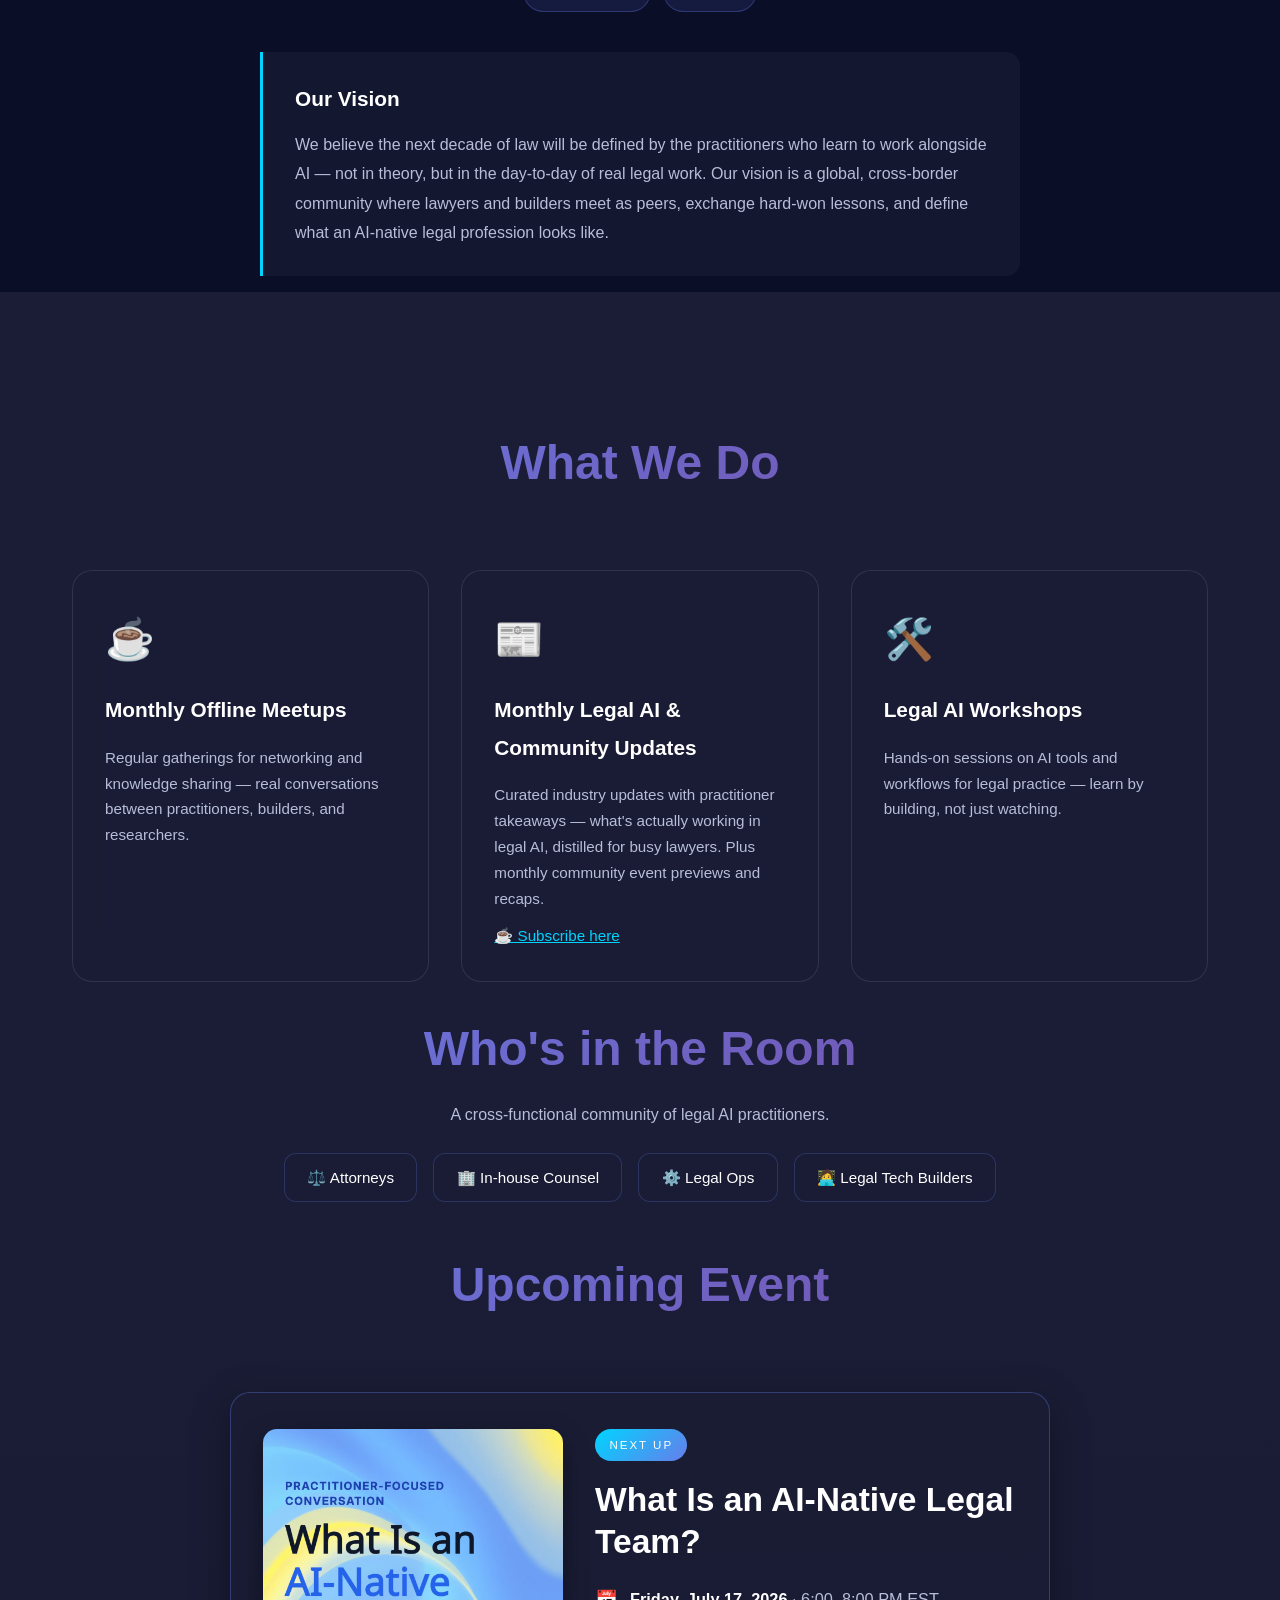
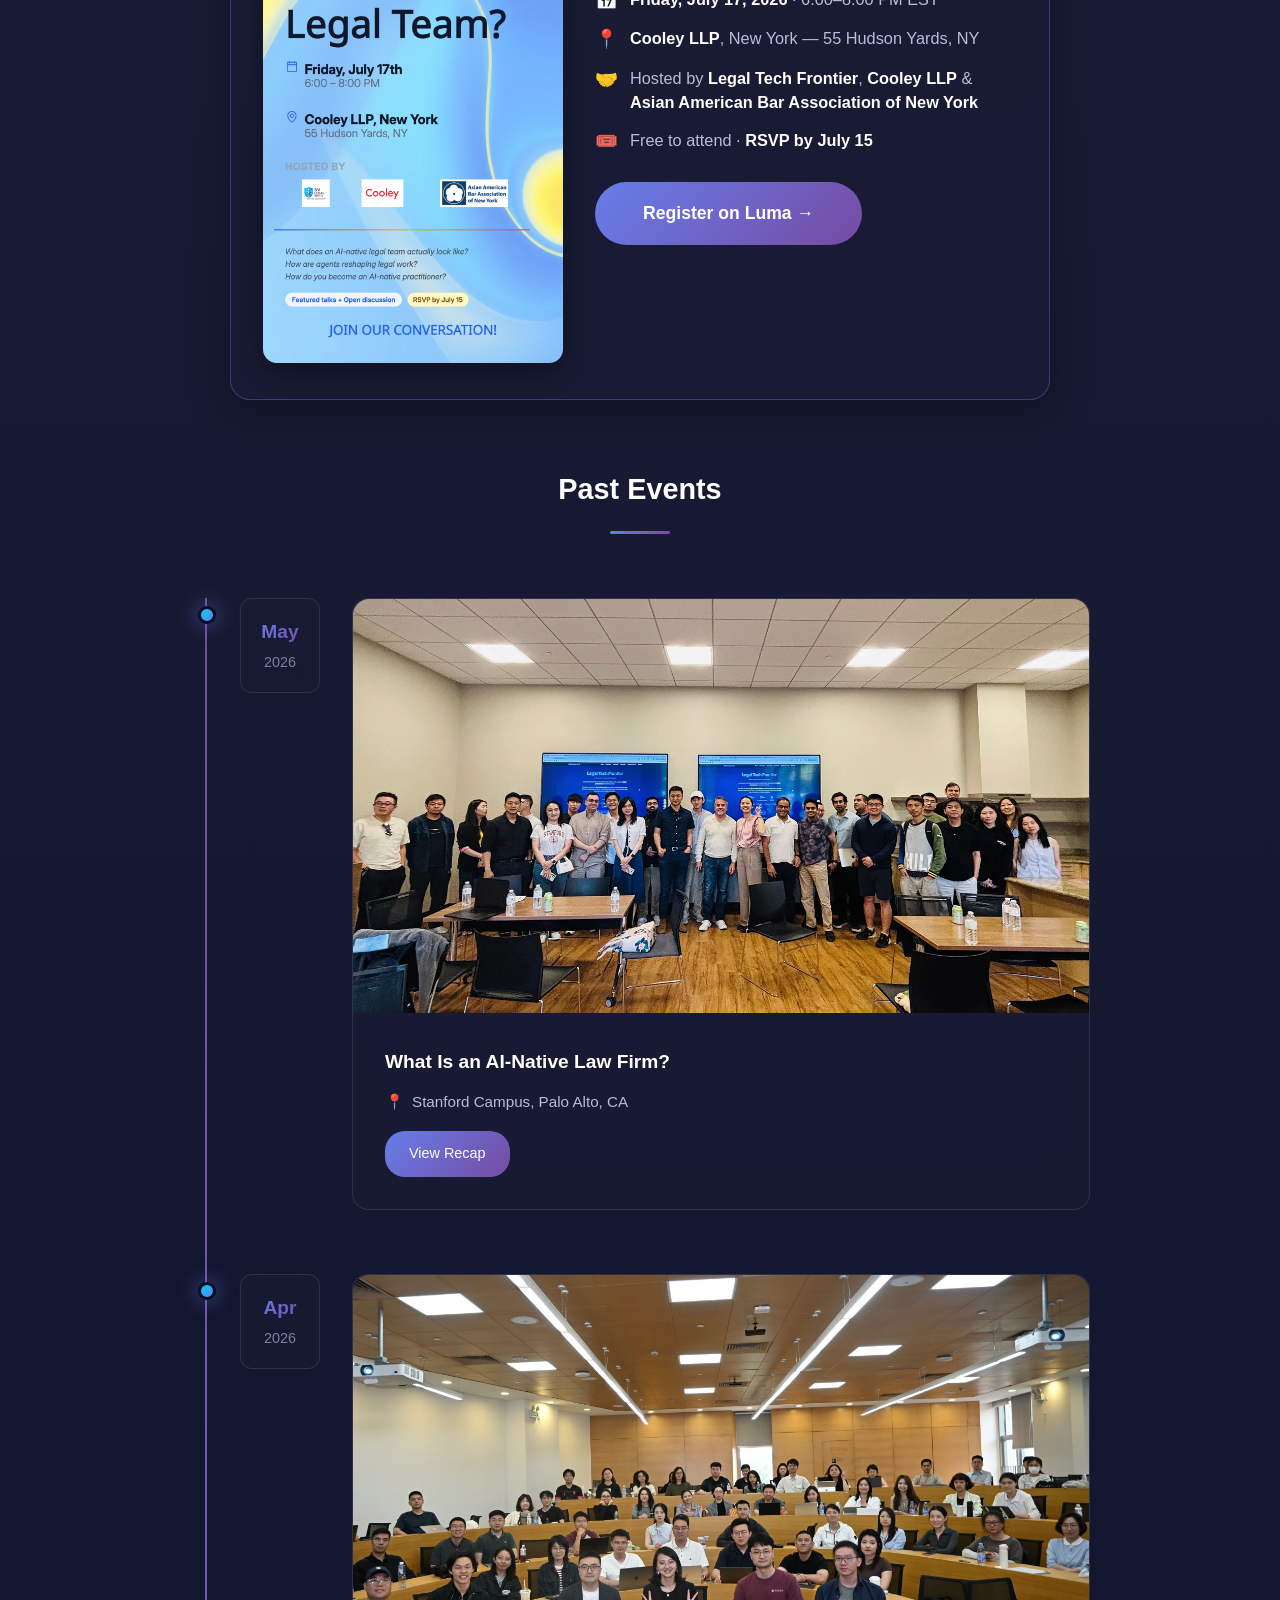
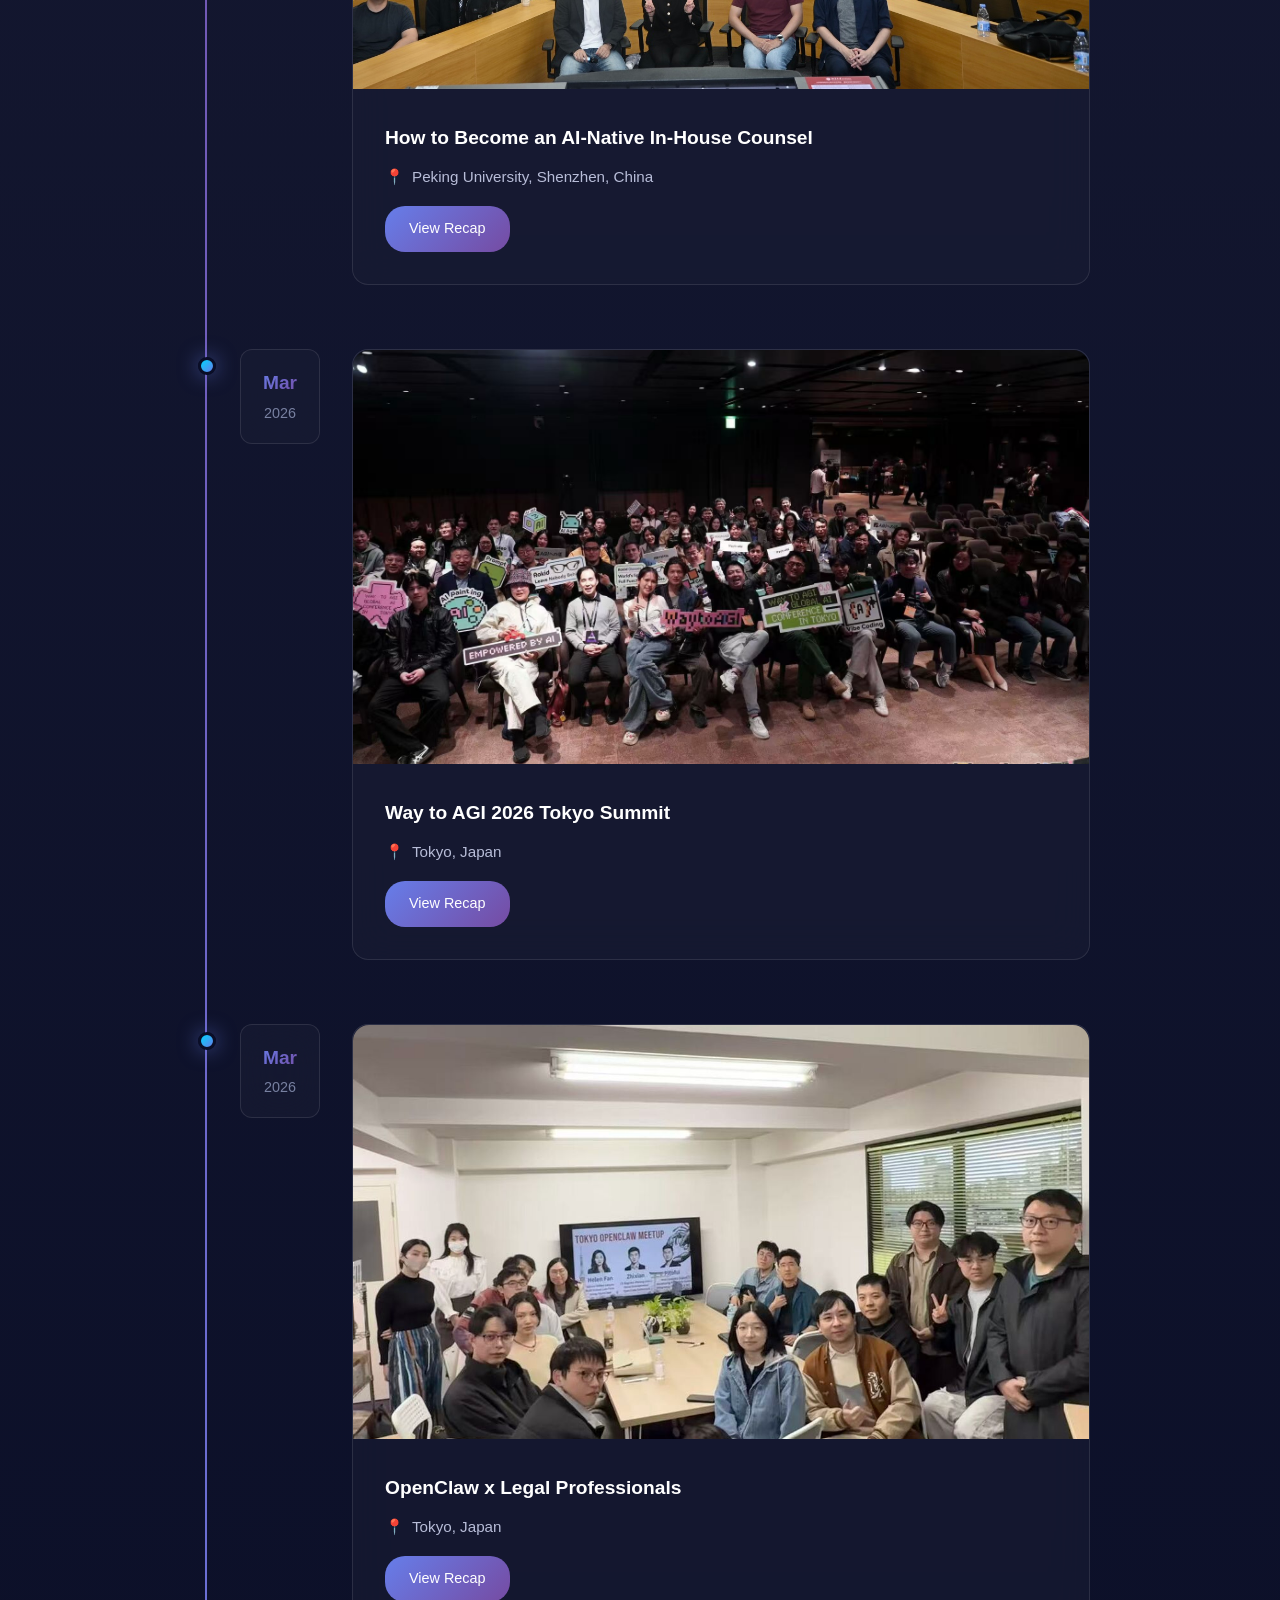
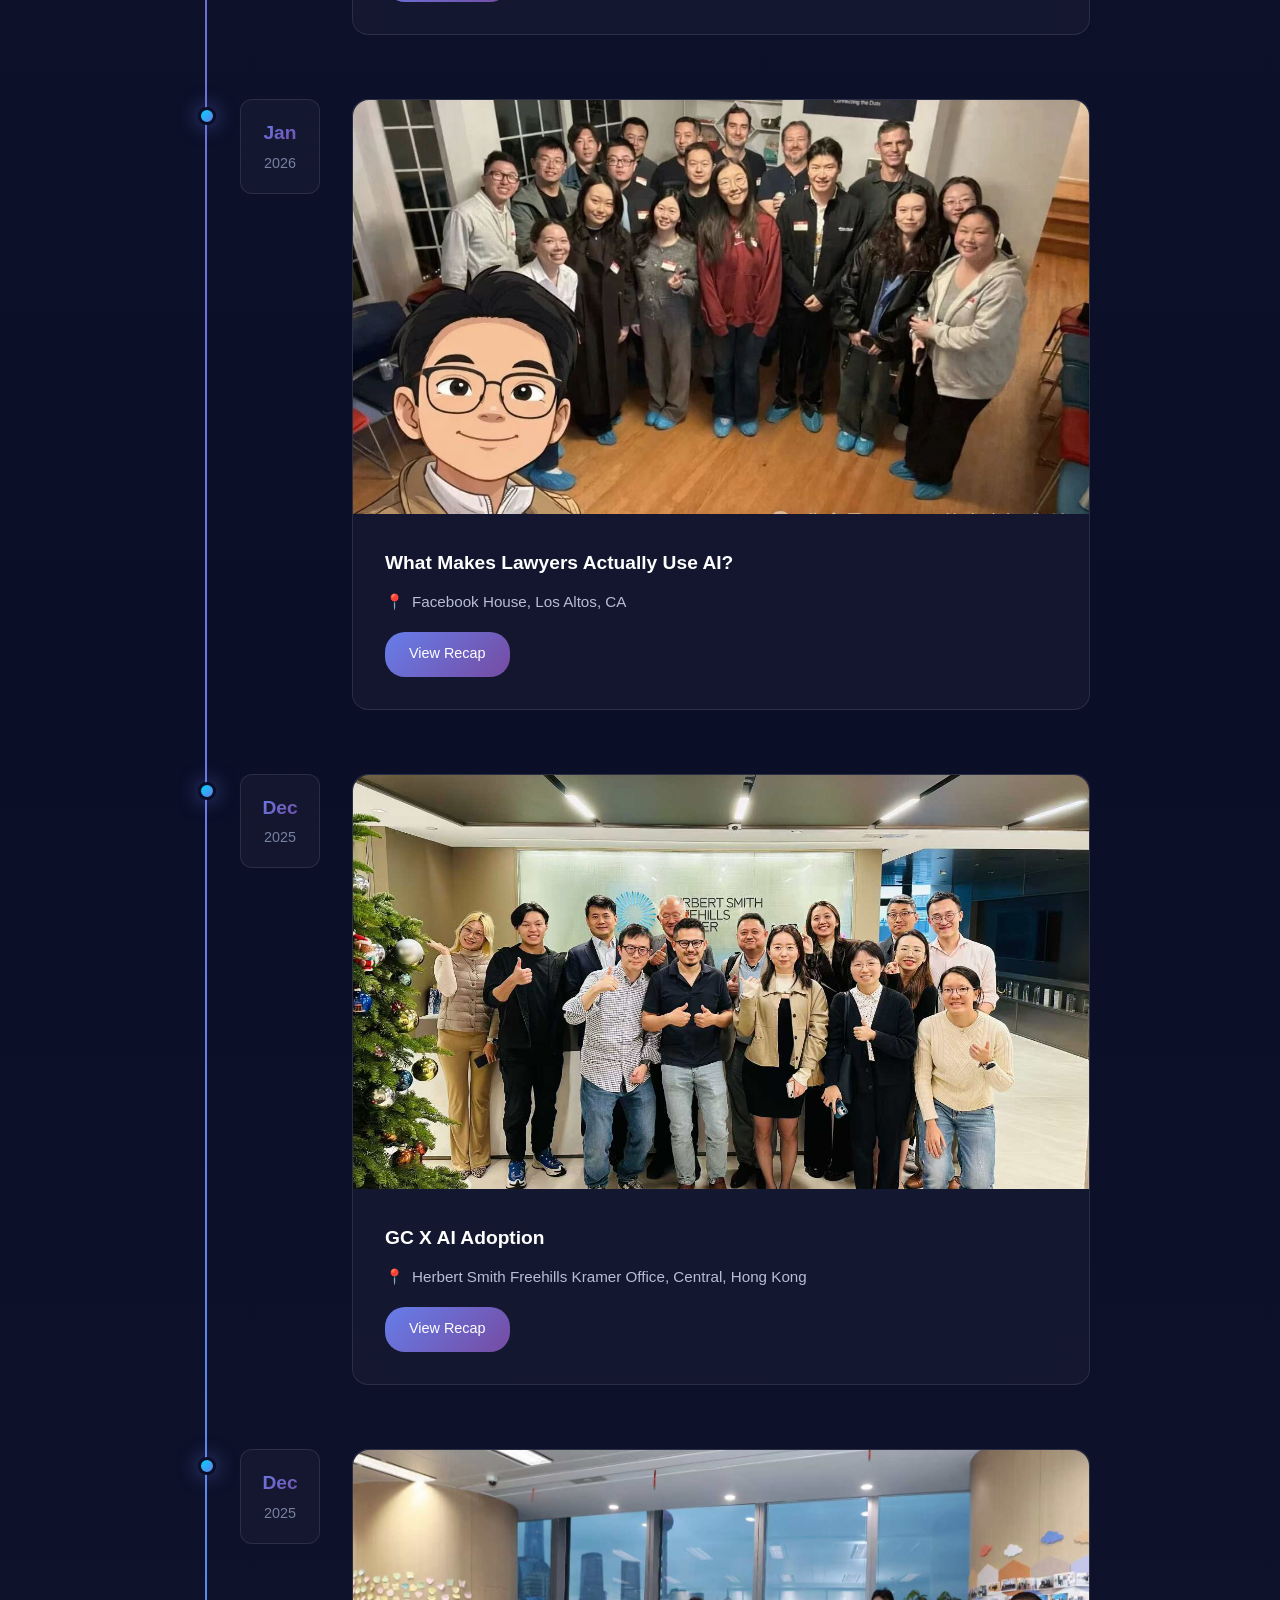
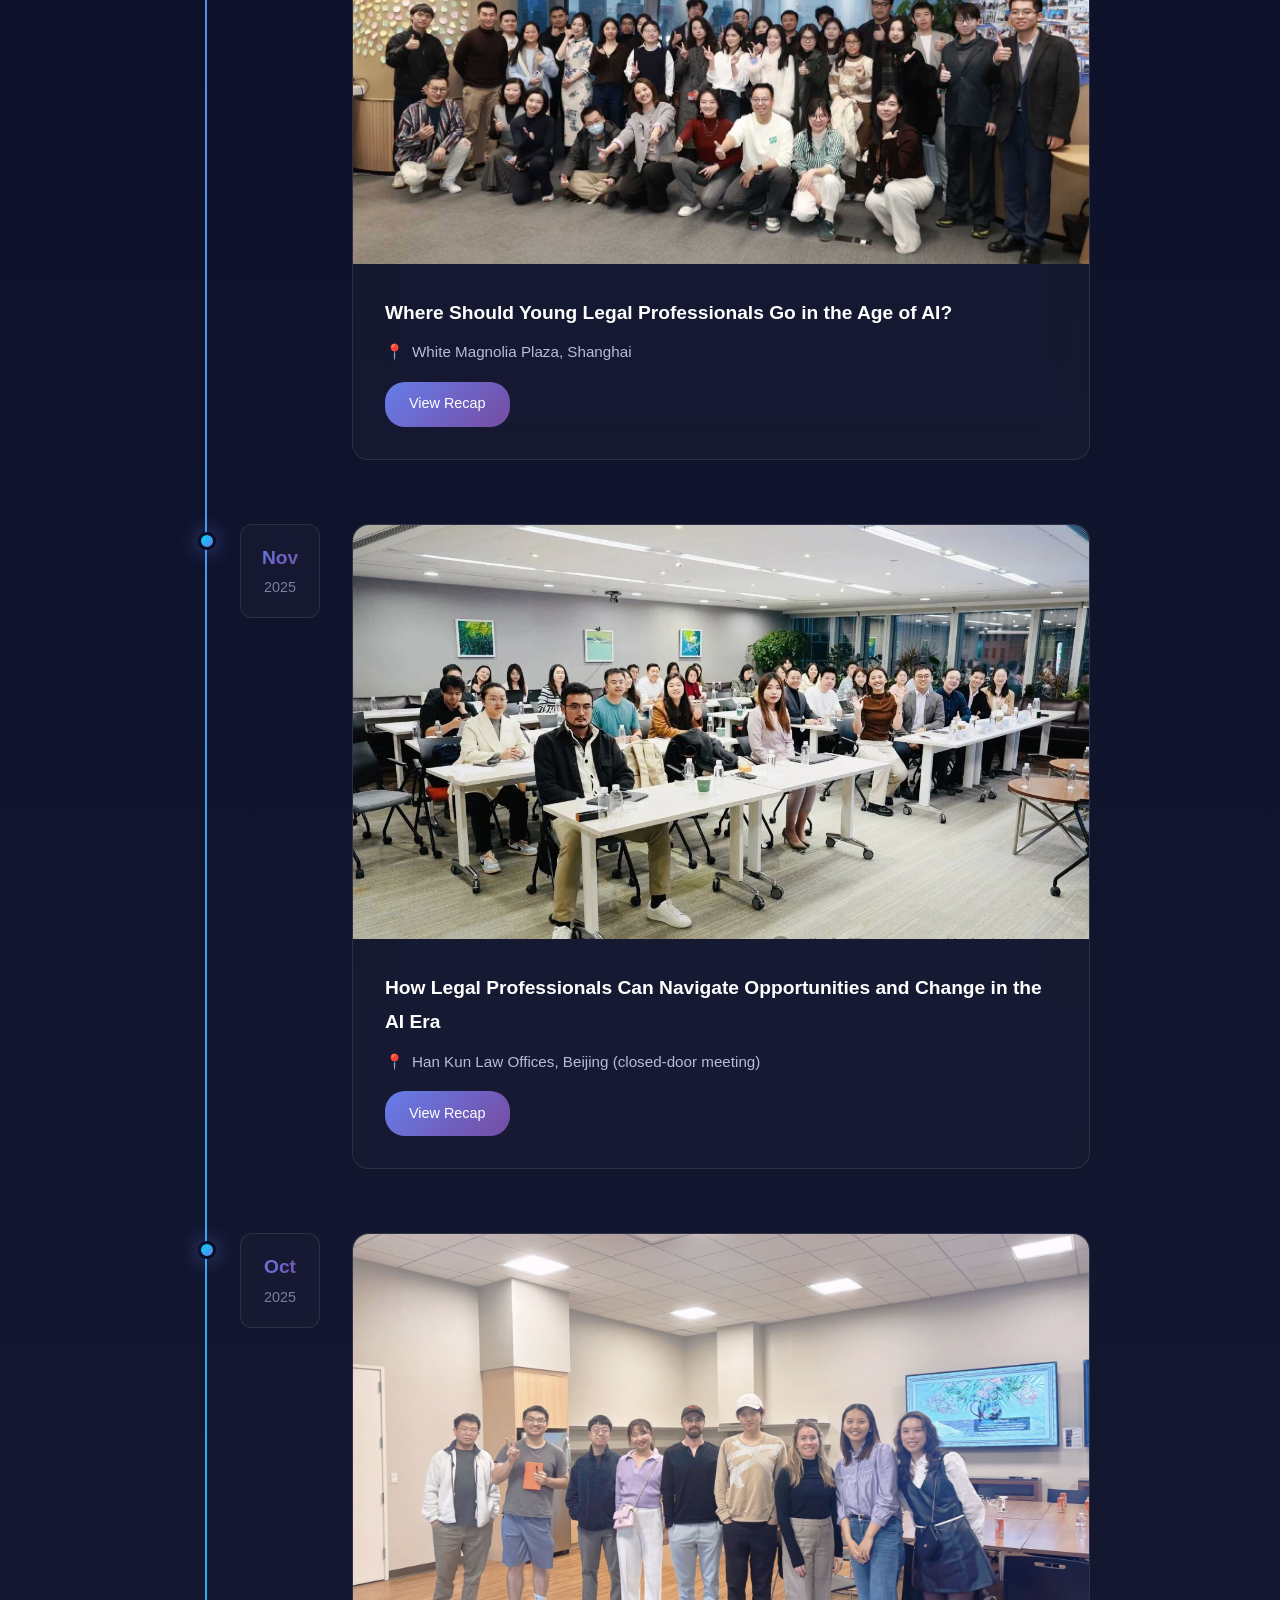
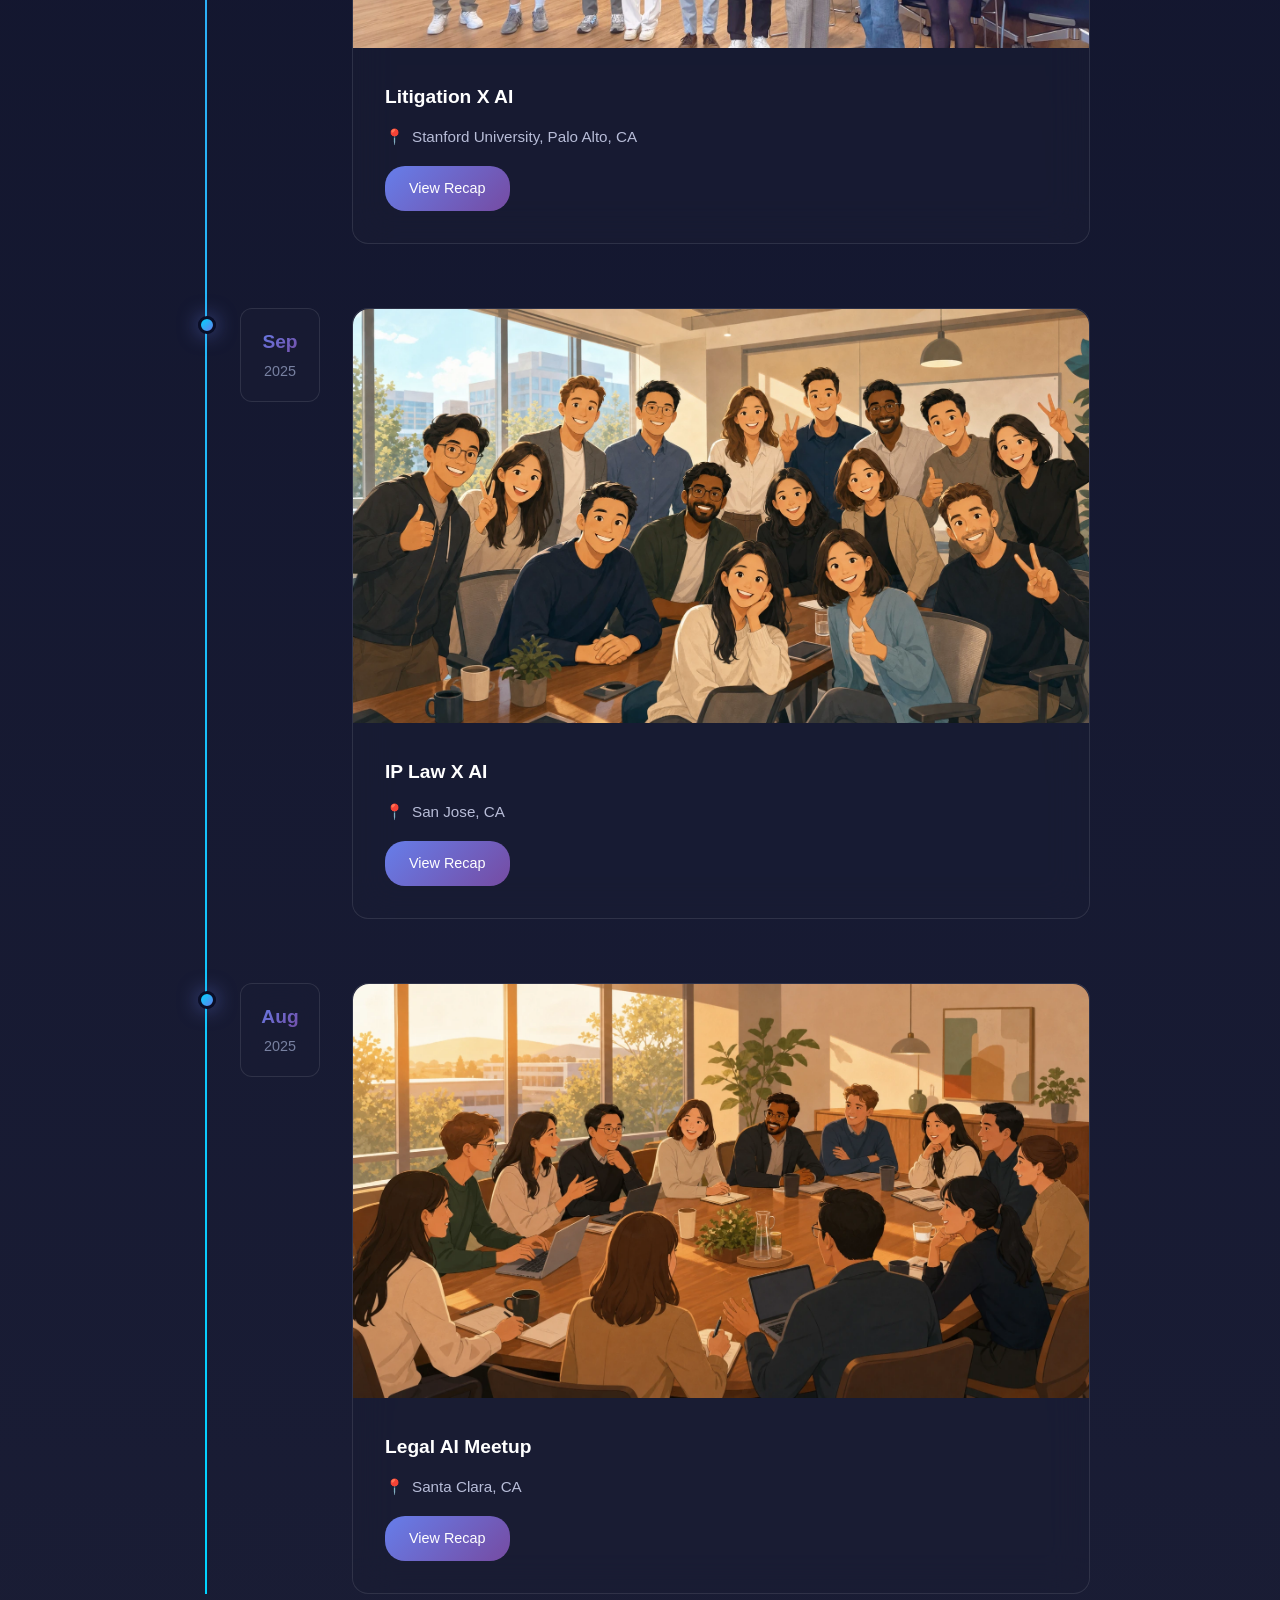
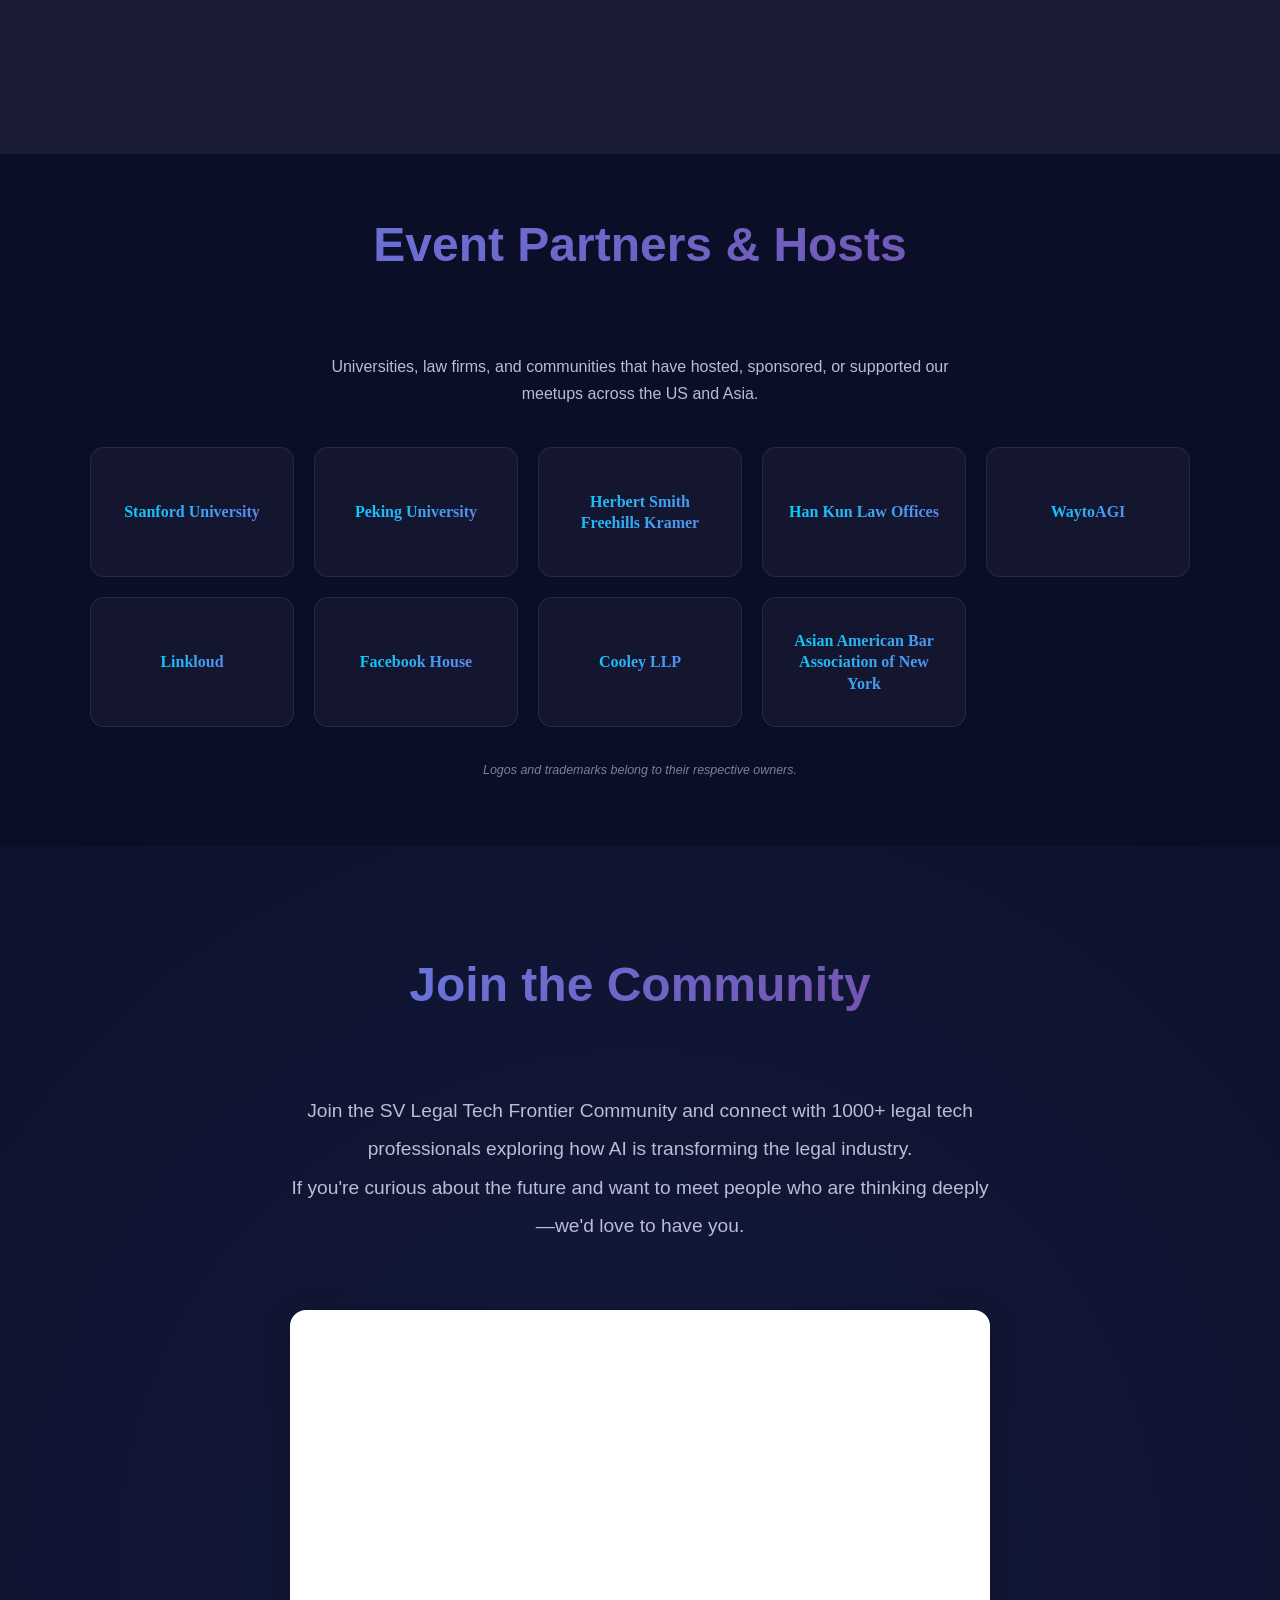
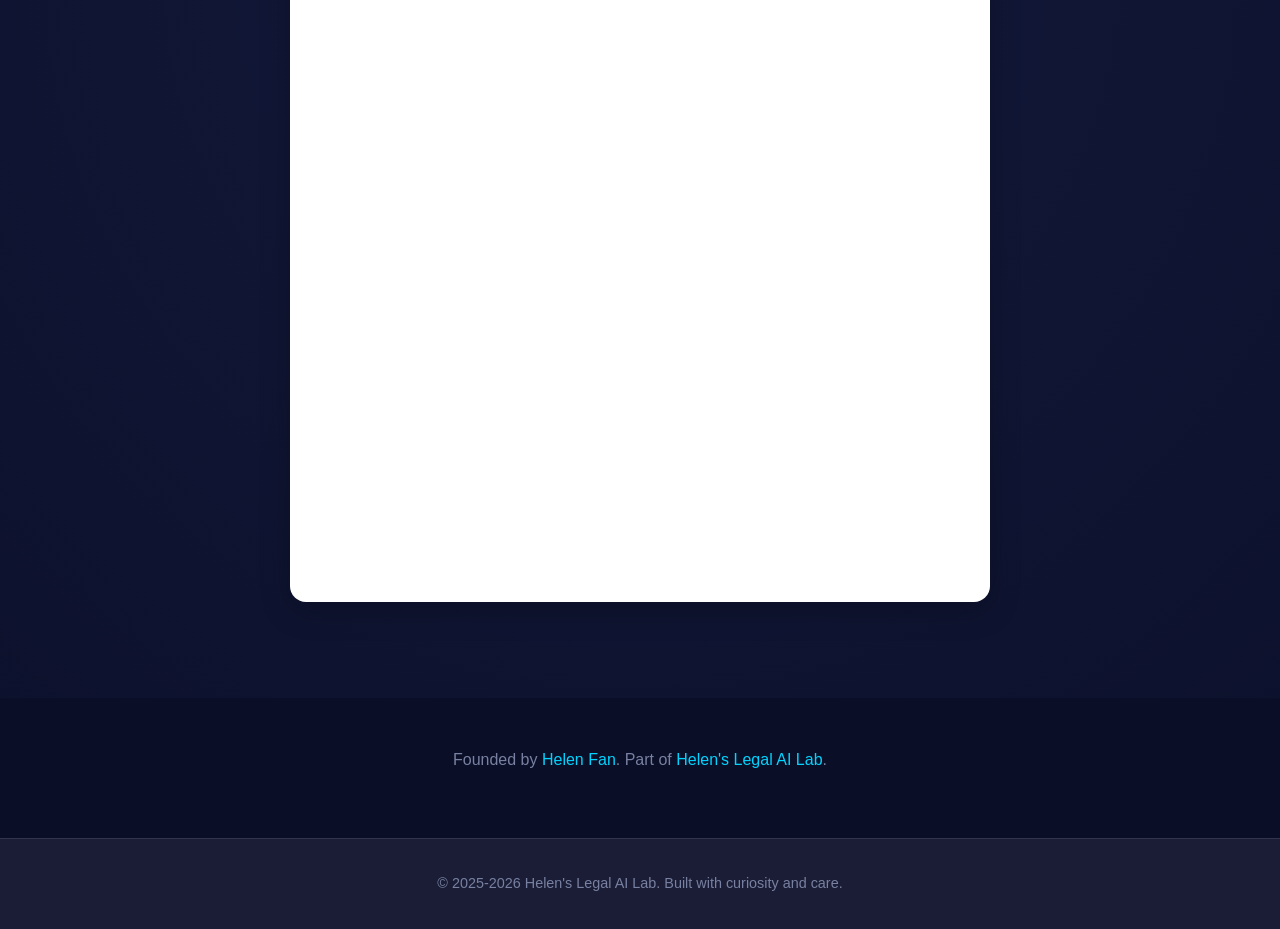
==== commit 3a3ddc04: "Update counts: 12 events, 7 cities; add New York to city list Co-Authored-By: Claude Opus 4.8 <norep" ====
--- a/index.html
+++ b/index.html
@@ -404,7 +404,7 @@
                     Legal Tech Frontier is a practitioner-driven community for the people building the future of legal work. Founded in Silicon Valley, we connect <strong style="color: var(--text-primary);">1,000+ attorneys, in-house counsel, legal ops professionals, and legal tech builders</strong> across the US and Asia.
                 </p>
                 <p>
-                    Since 2025, we've hosted 10+ in-person gatherings — from Stanford and Facebook House to Beijing, Shanghai, Shenzhen, Hong Kong, and Tokyo — where practitioners share what's <em>actually</em> working with AI in legal practice. No hype, no vendor pitches — just honest conversations between the people doing the work.
+                    Since 2025, we've hosted 12 in-person gatherings — from Stanford and Facebook House to New York, Beijing, Shanghai, Shenzhen, Hong Kong, and Tokyo — where practitioners share what's <em>actually</em> working with AI in legal practice. No hype, no vendor pitches — just honest conversations between the people doing the work.
                 </p>
             </div>
 
@@ -414,17 +414,18 @@
                     <div class="stat-label">Members</div>
                 </div>
                 <div class="stat">
-                    <div class="stat-num">10+</div>
+                    <div class="stat-num">12</div>
                     <div class="stat-label">In-Person Events</div>
                 </div>
                 <div class="stat">
-                    <div class="stat-num">6</div>
+                    <div class="stat-num">7</div>
                     <div class="stat-label">Cities</div>
                 </div>
             </div>
 
             <div class="cities-list">
                 <span class="city-chip">📍 Silicon Valley</span>
+                <span class="city-chip">📍 New York</span>
                 <span class="city-chip">📍 Beijing</span>
                 <span class="city-chip">📍 Shanghai</span>
                 <span class="city-chip">📍 Shenzhen</span>
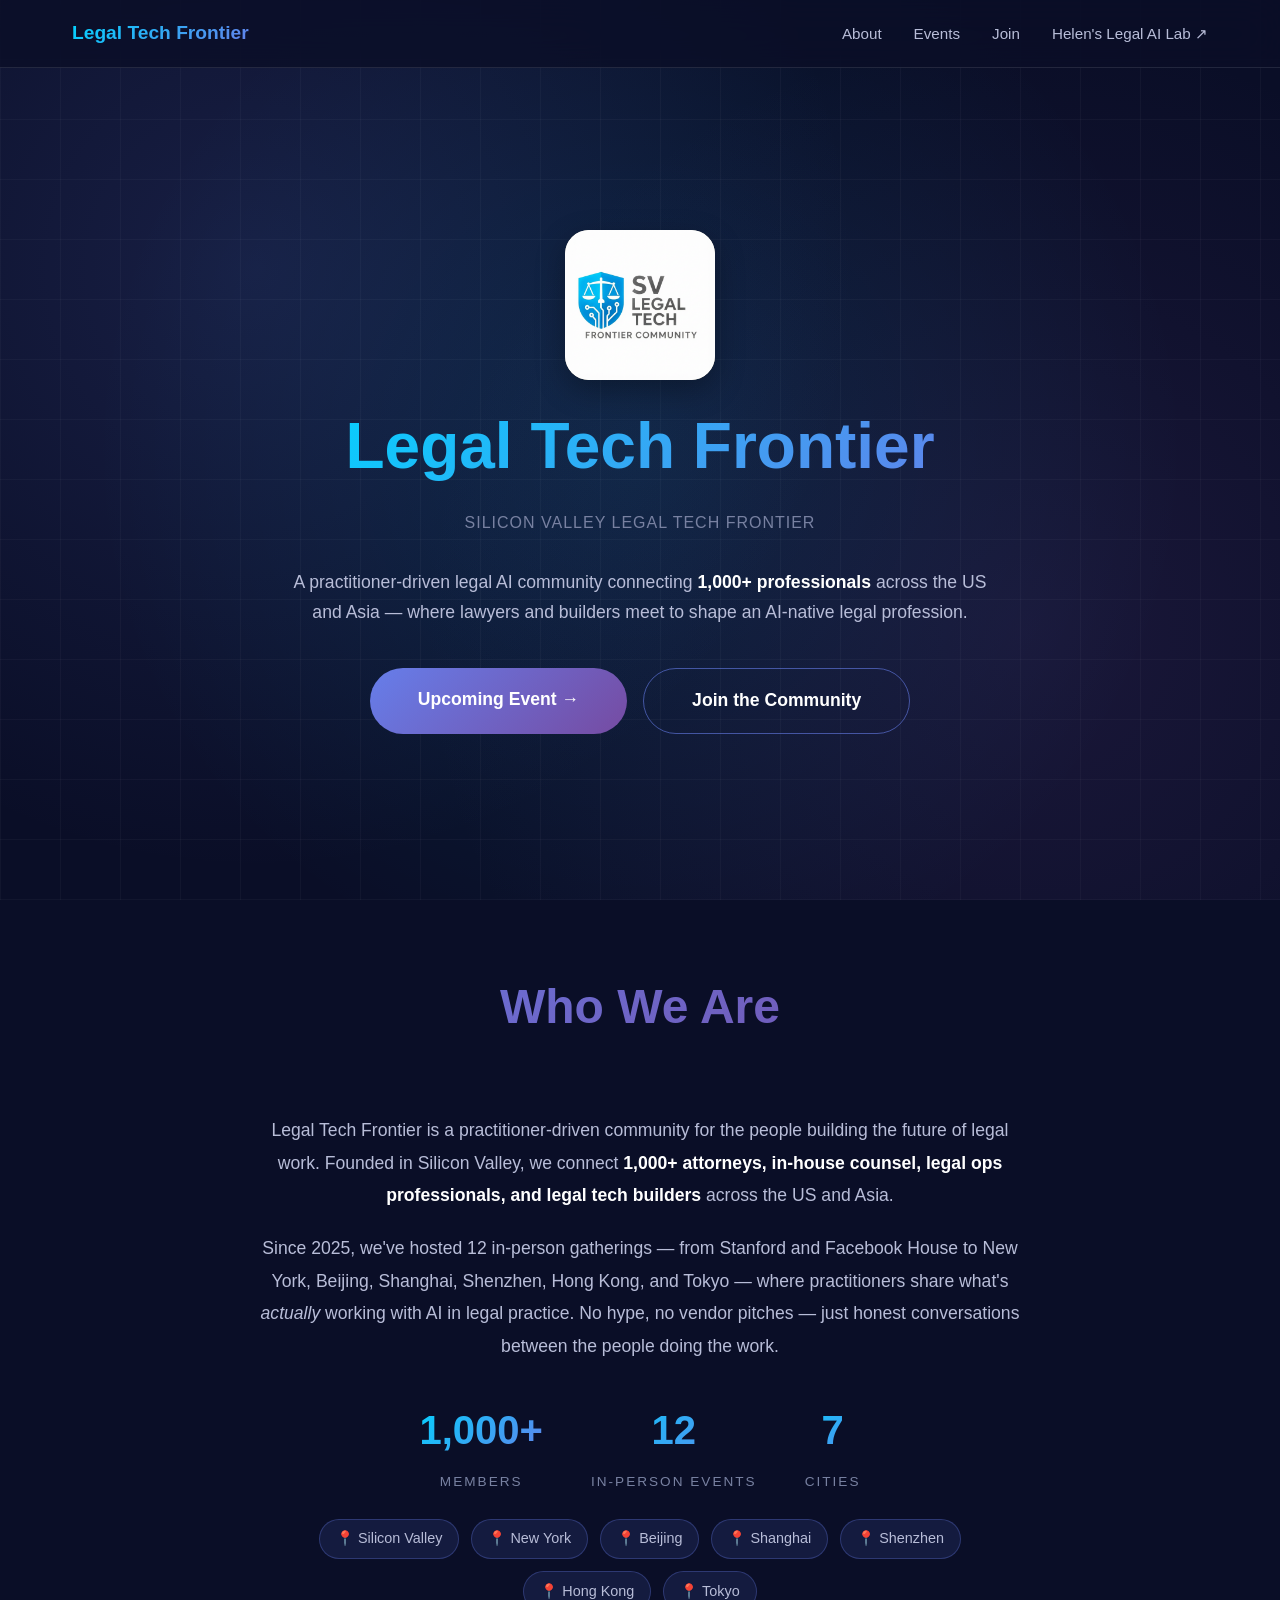
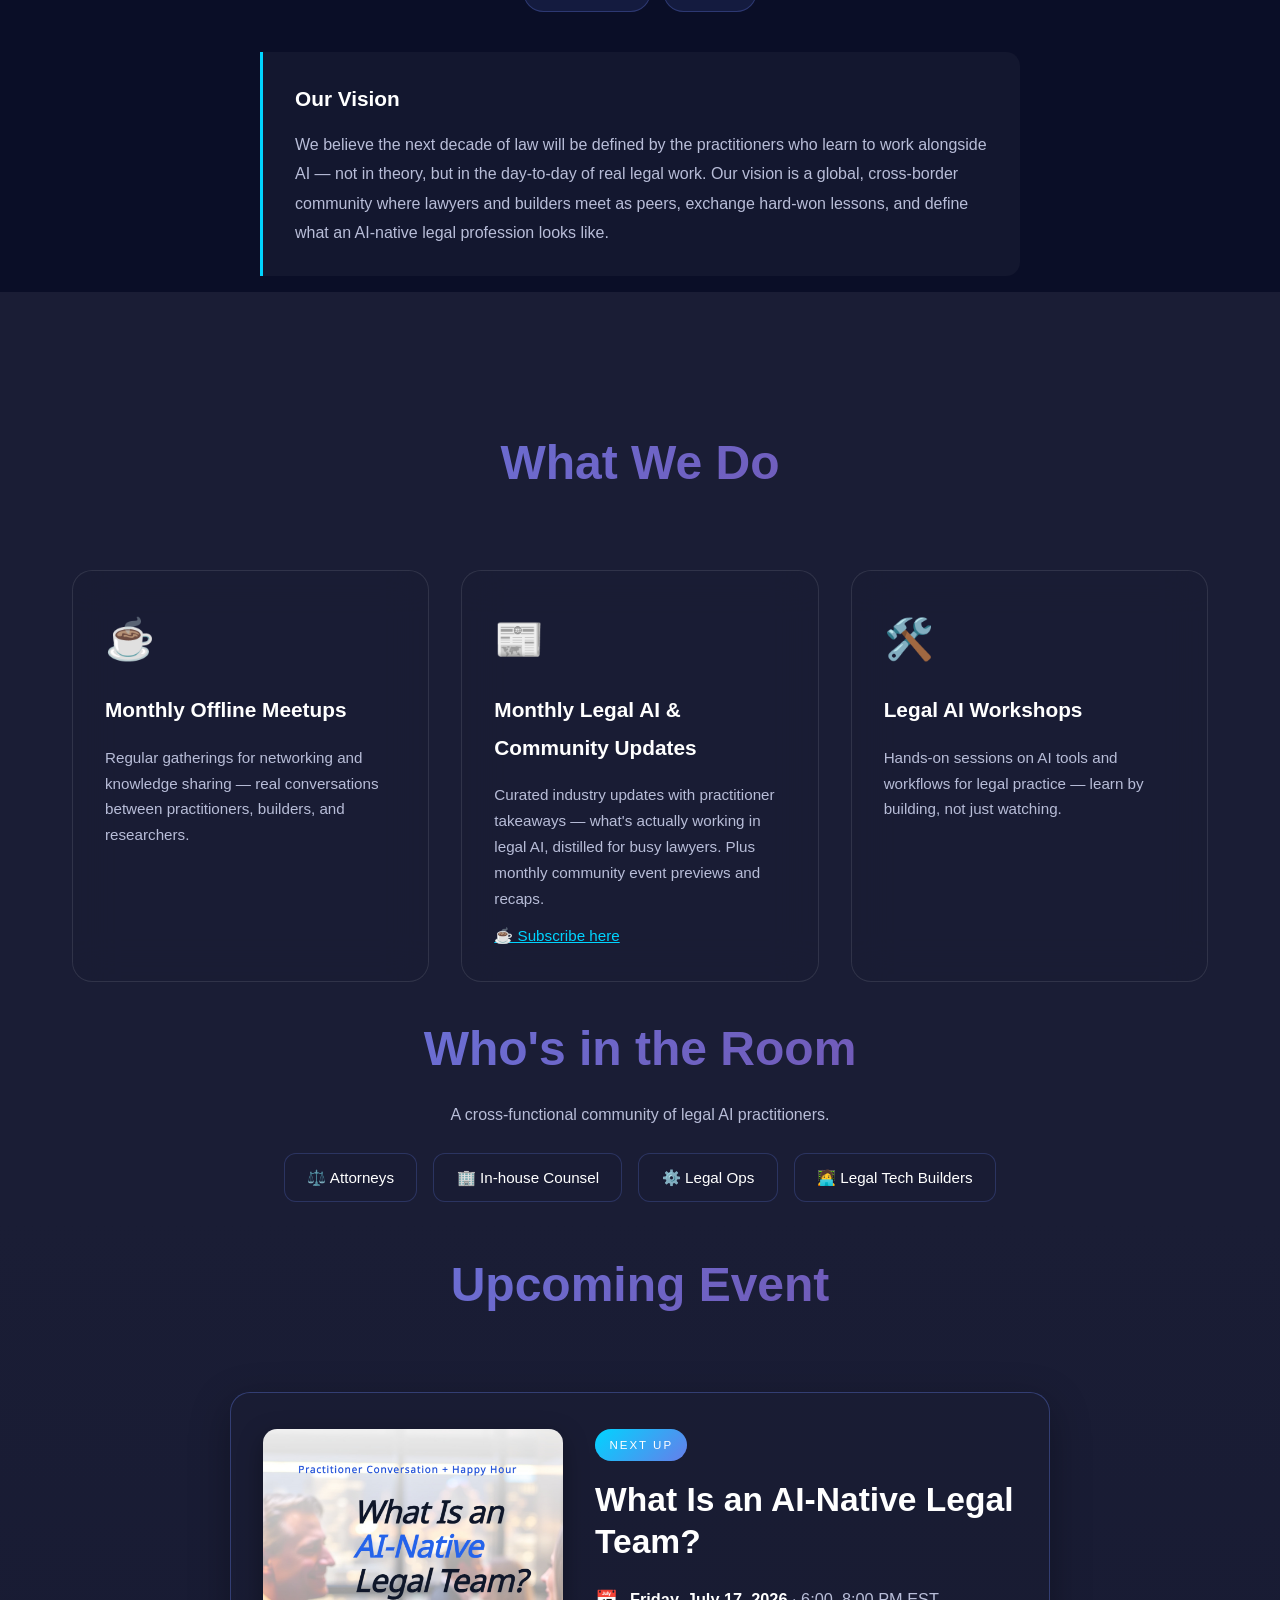
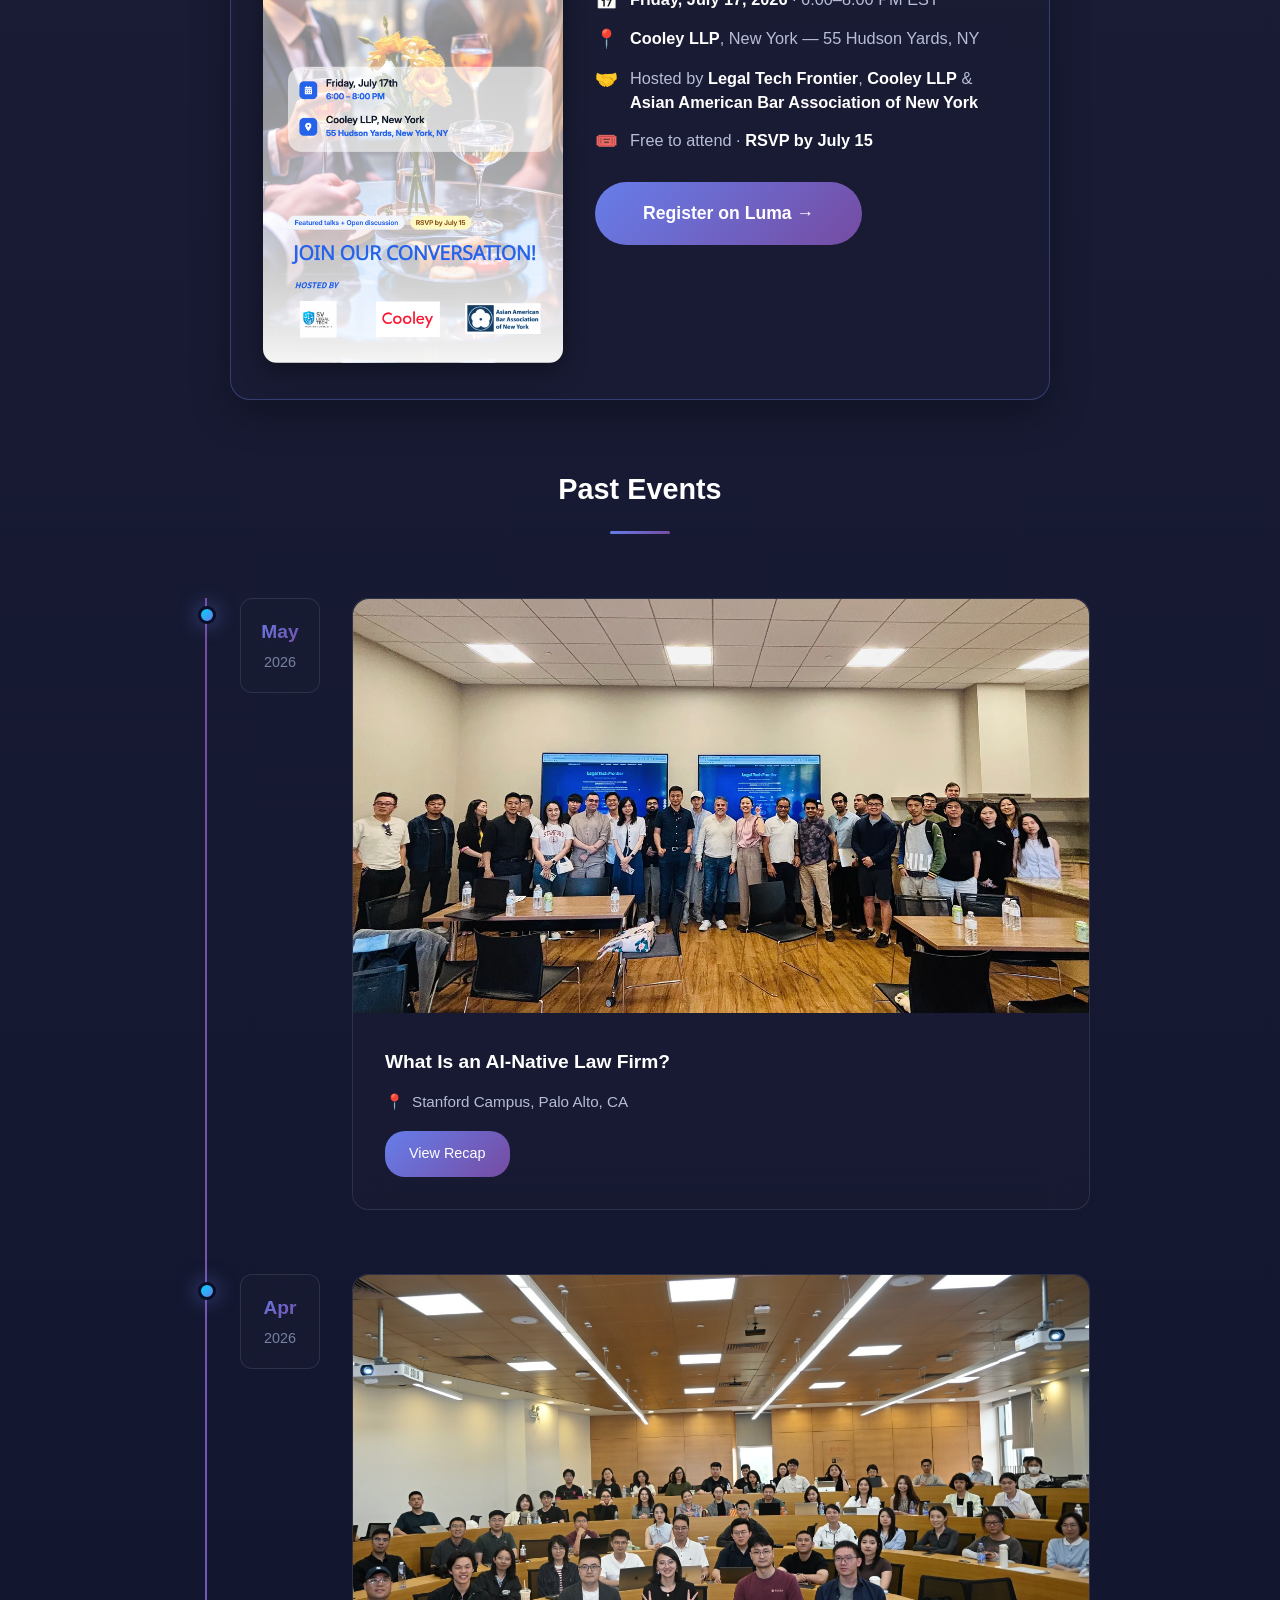
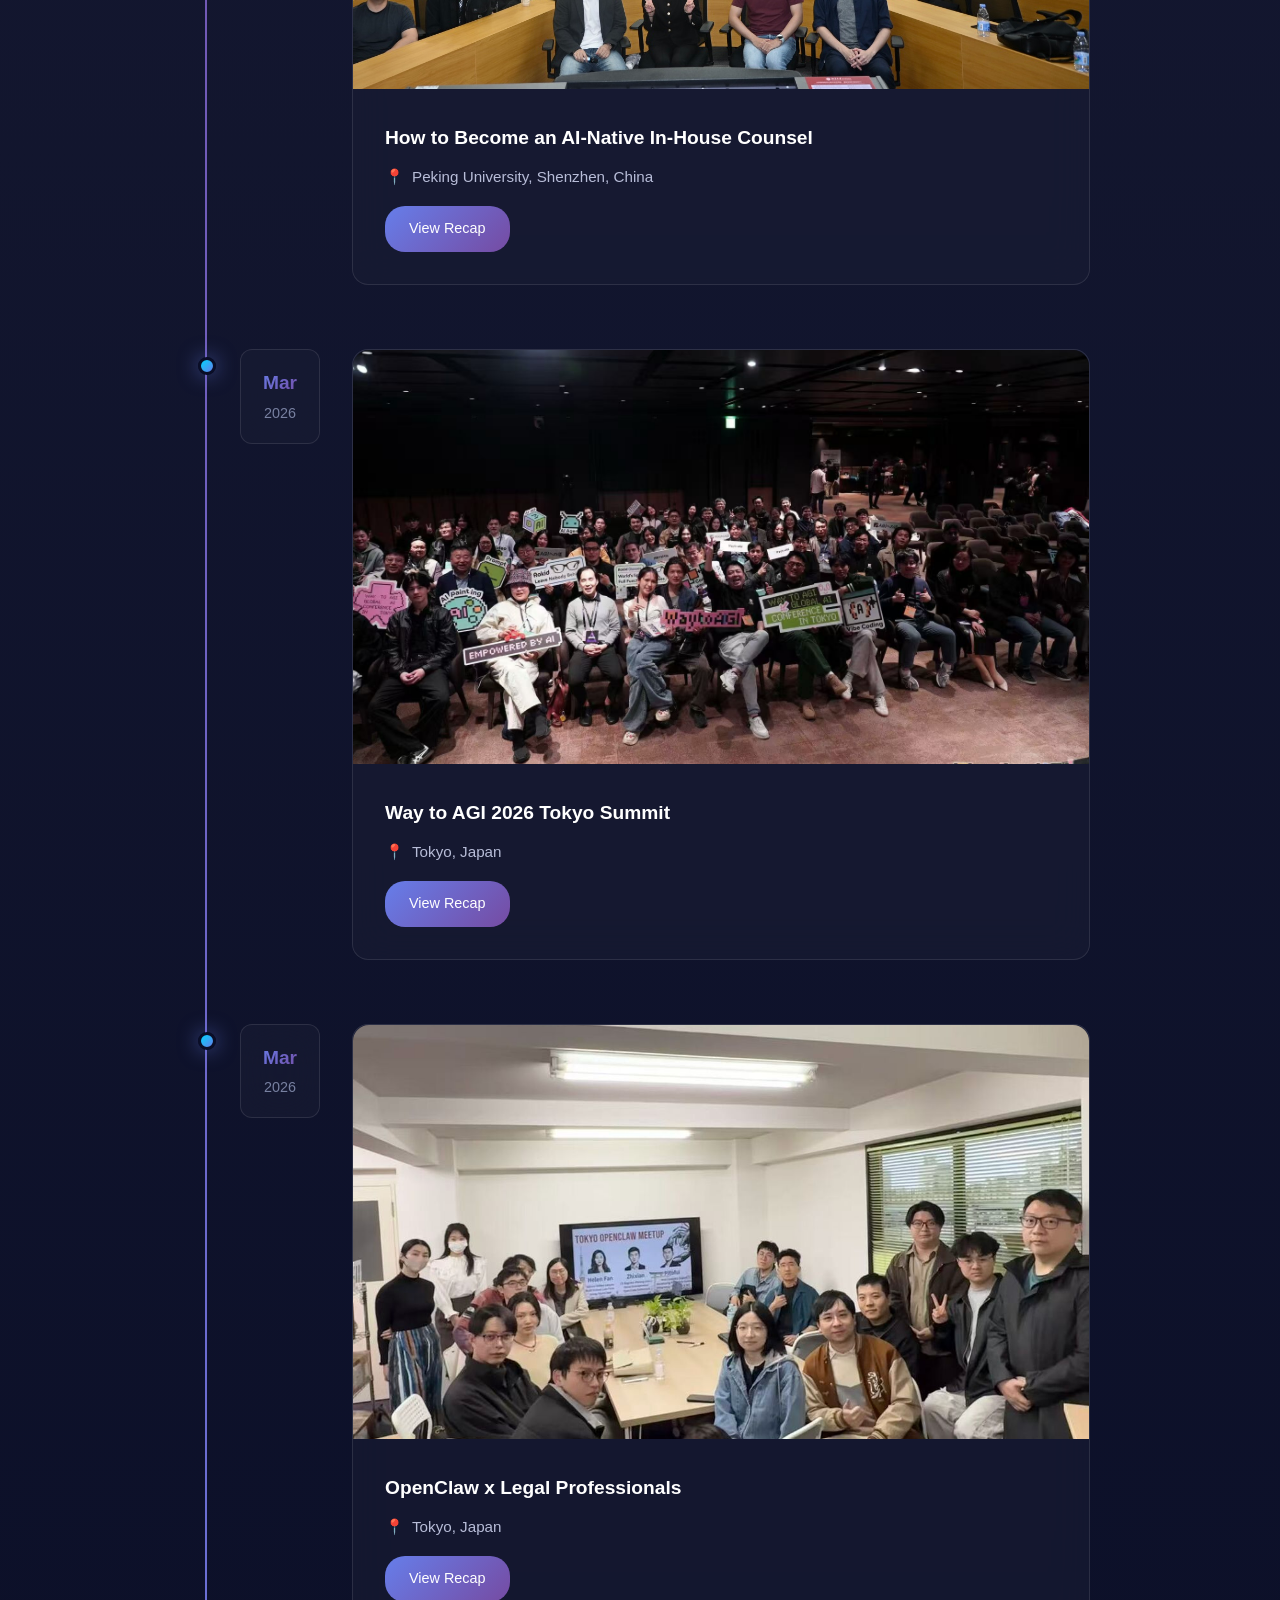
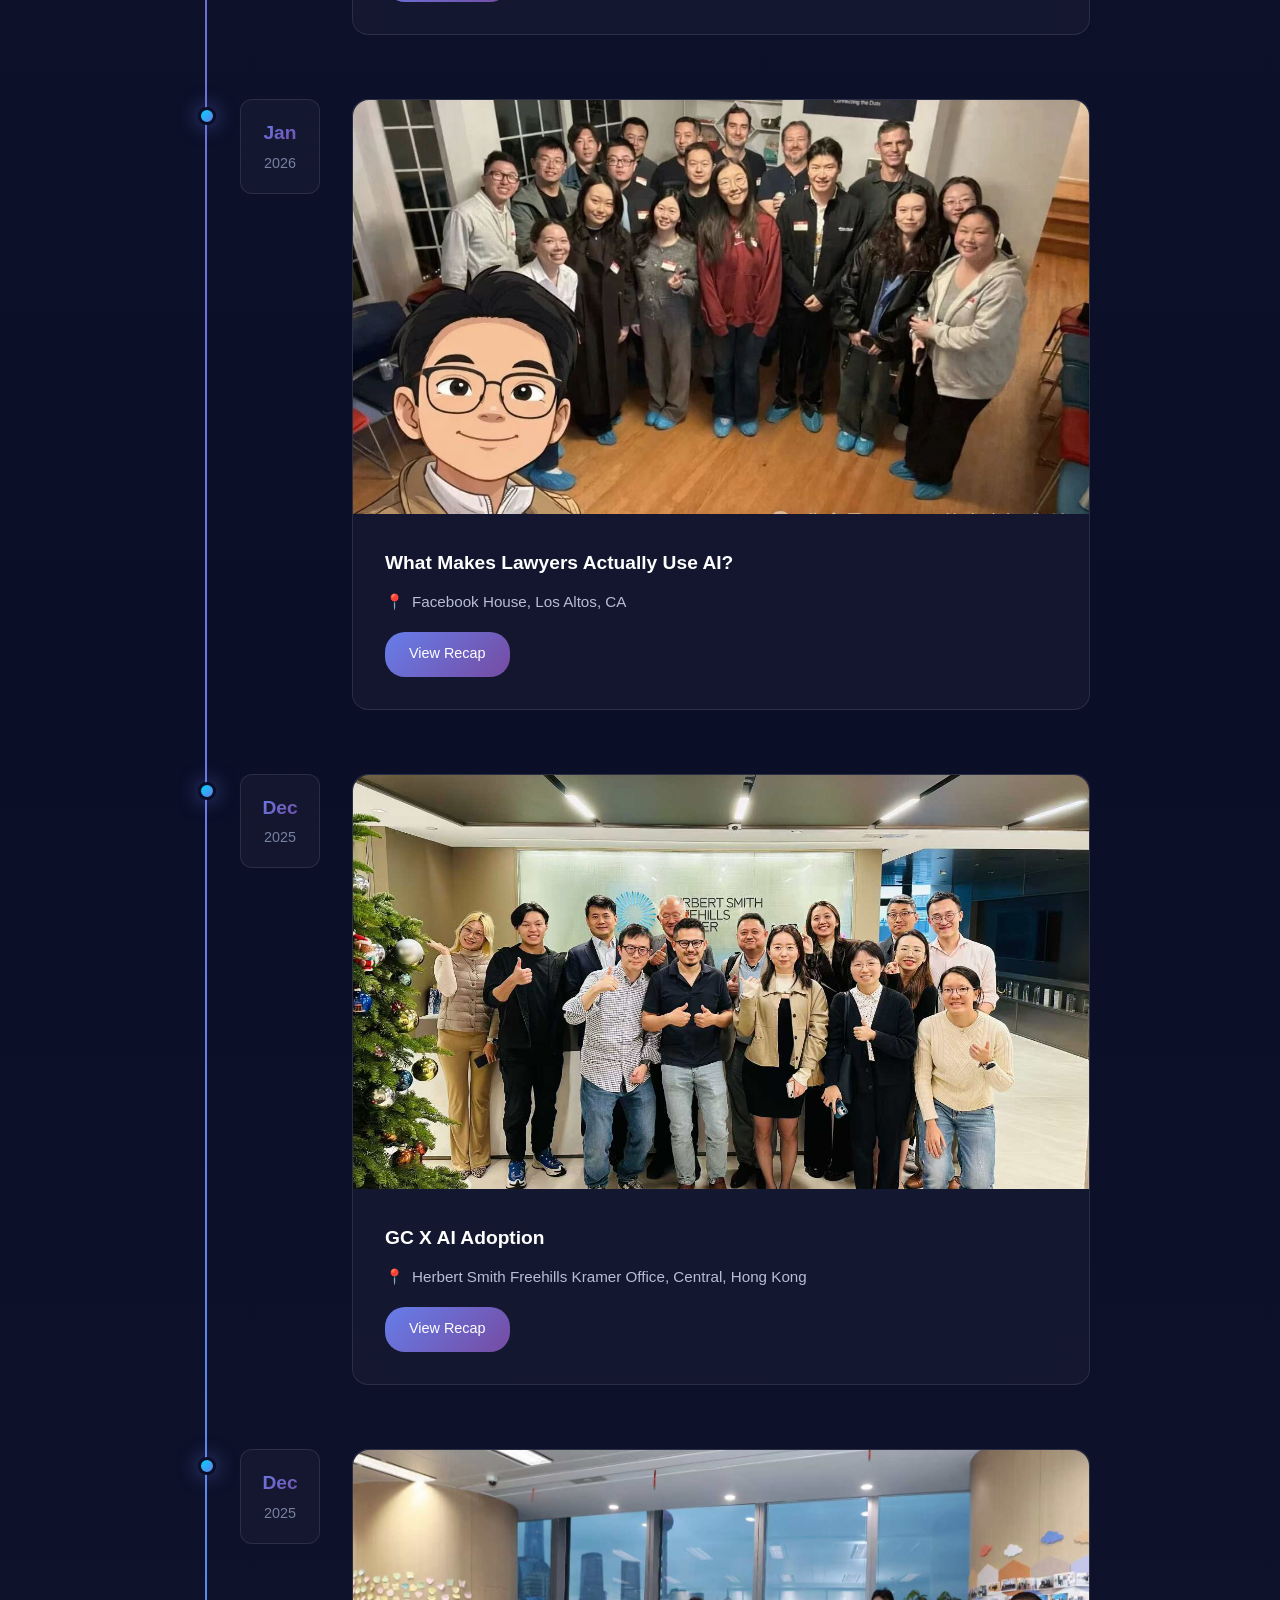
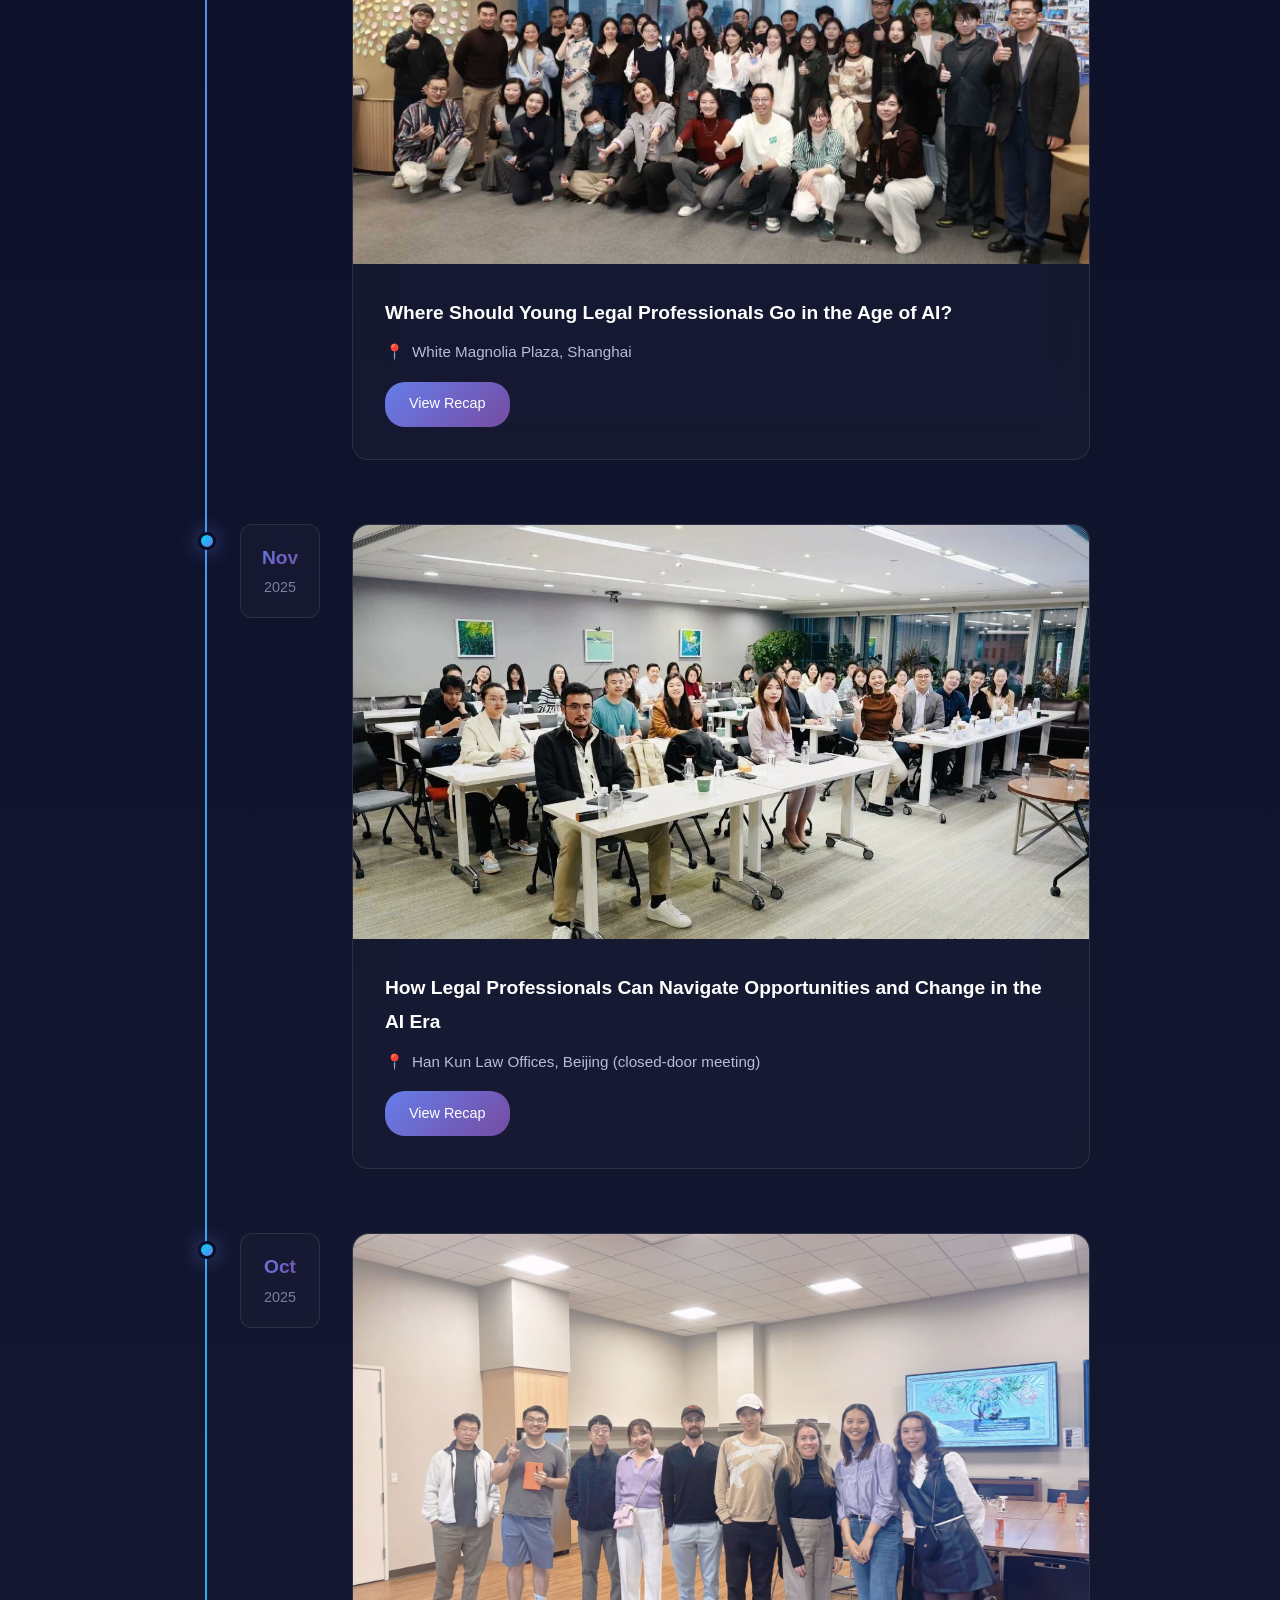
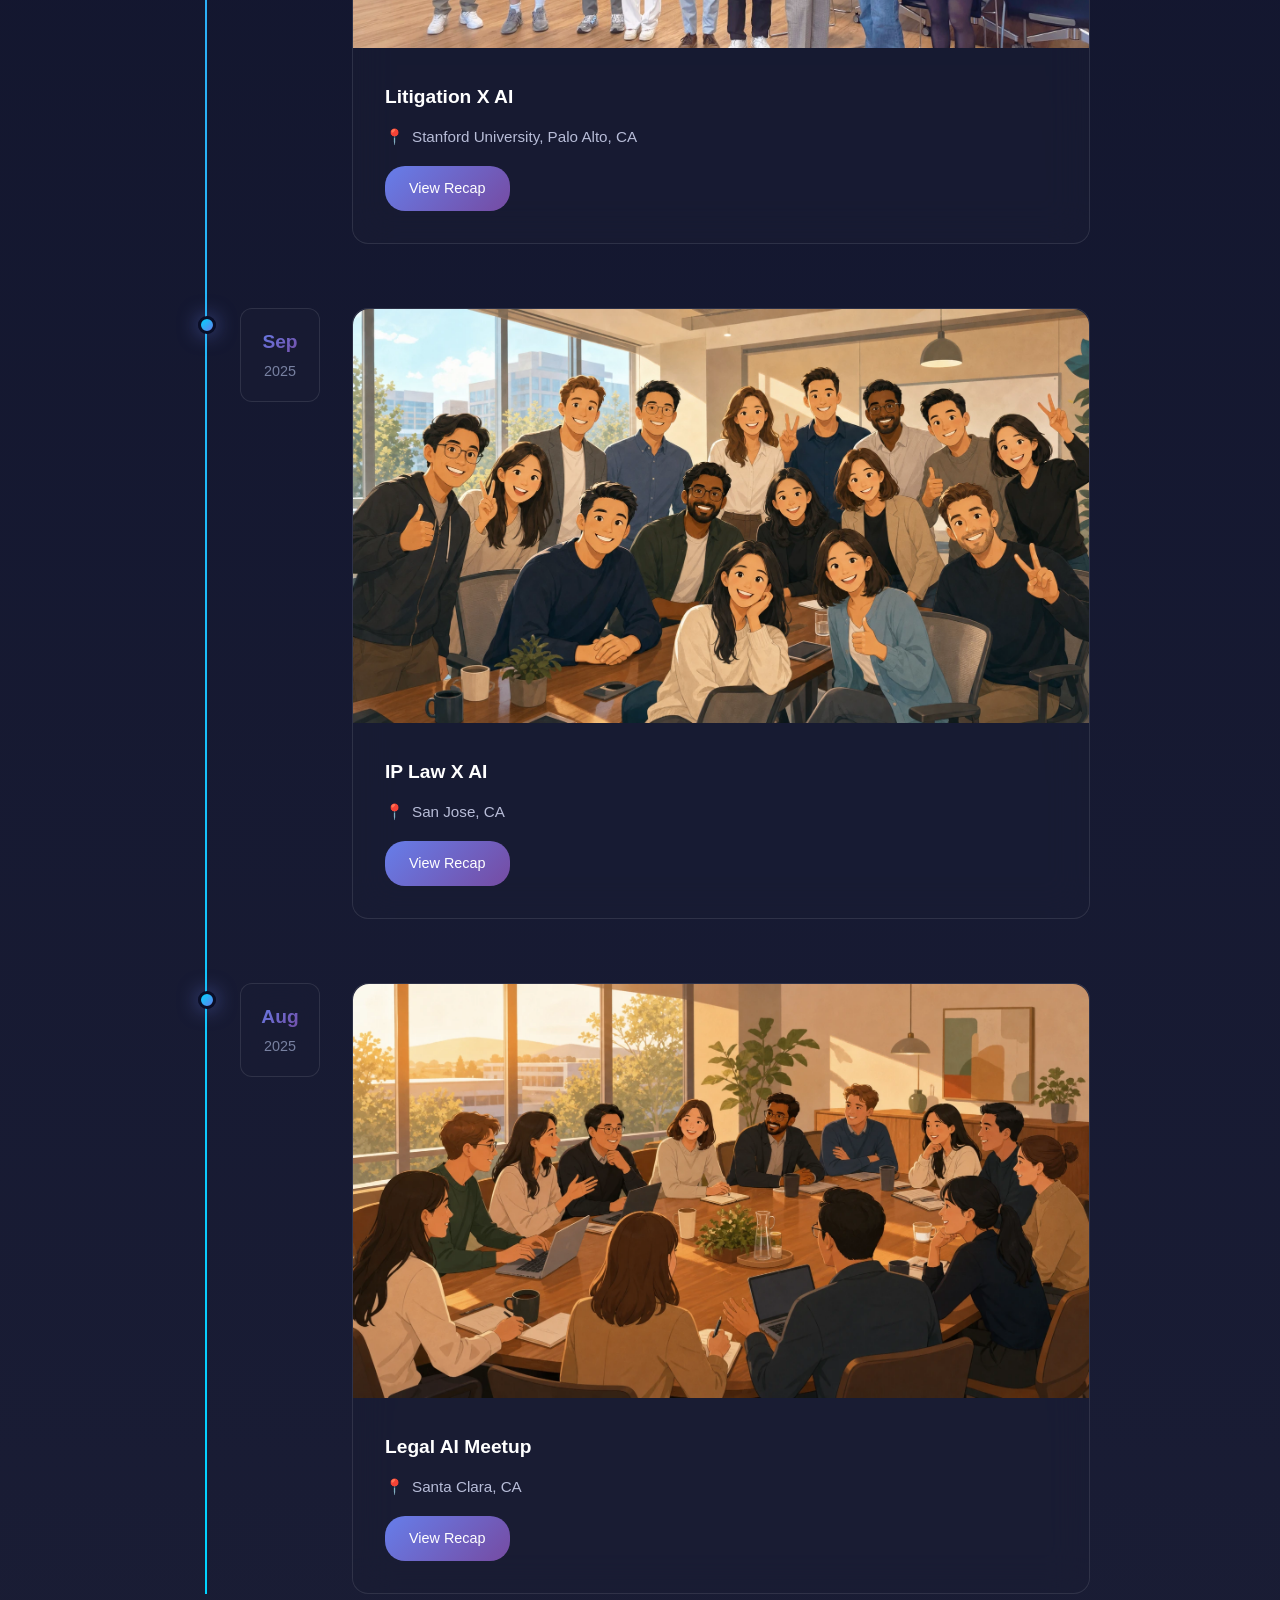
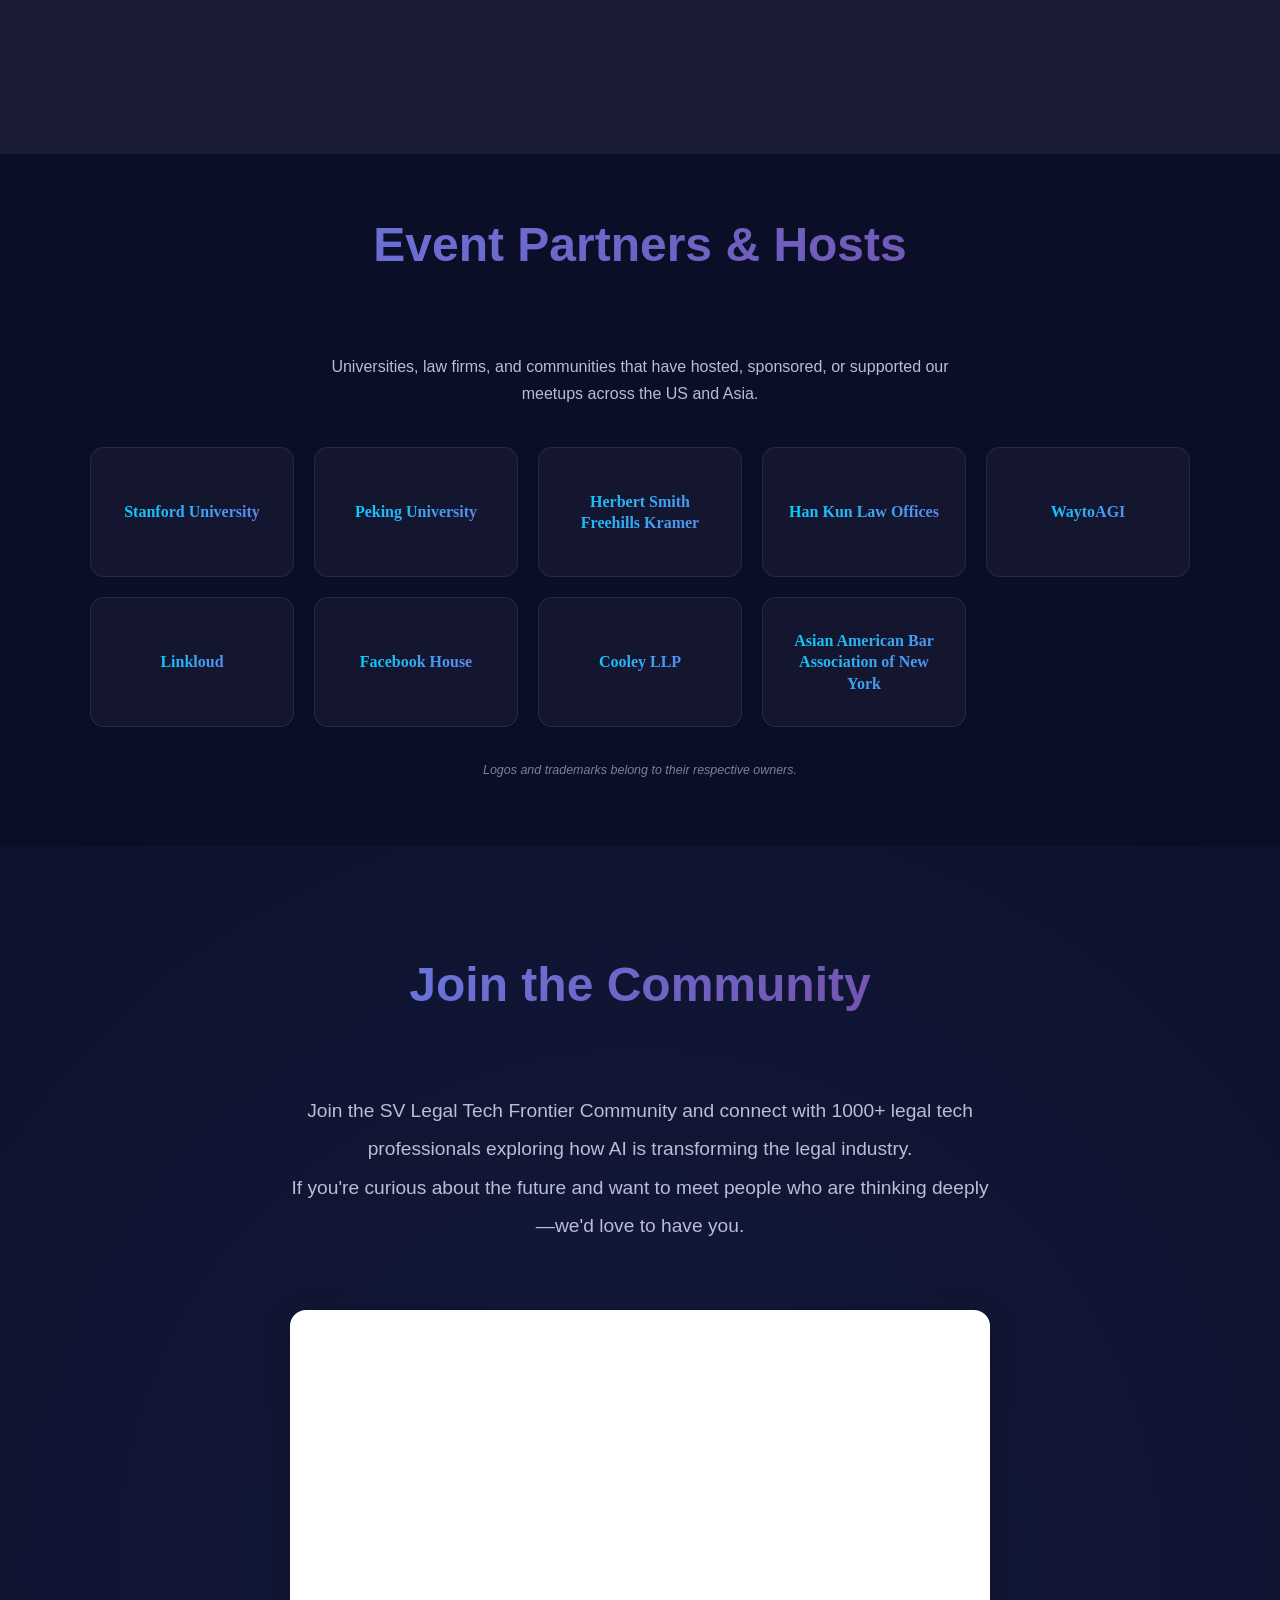
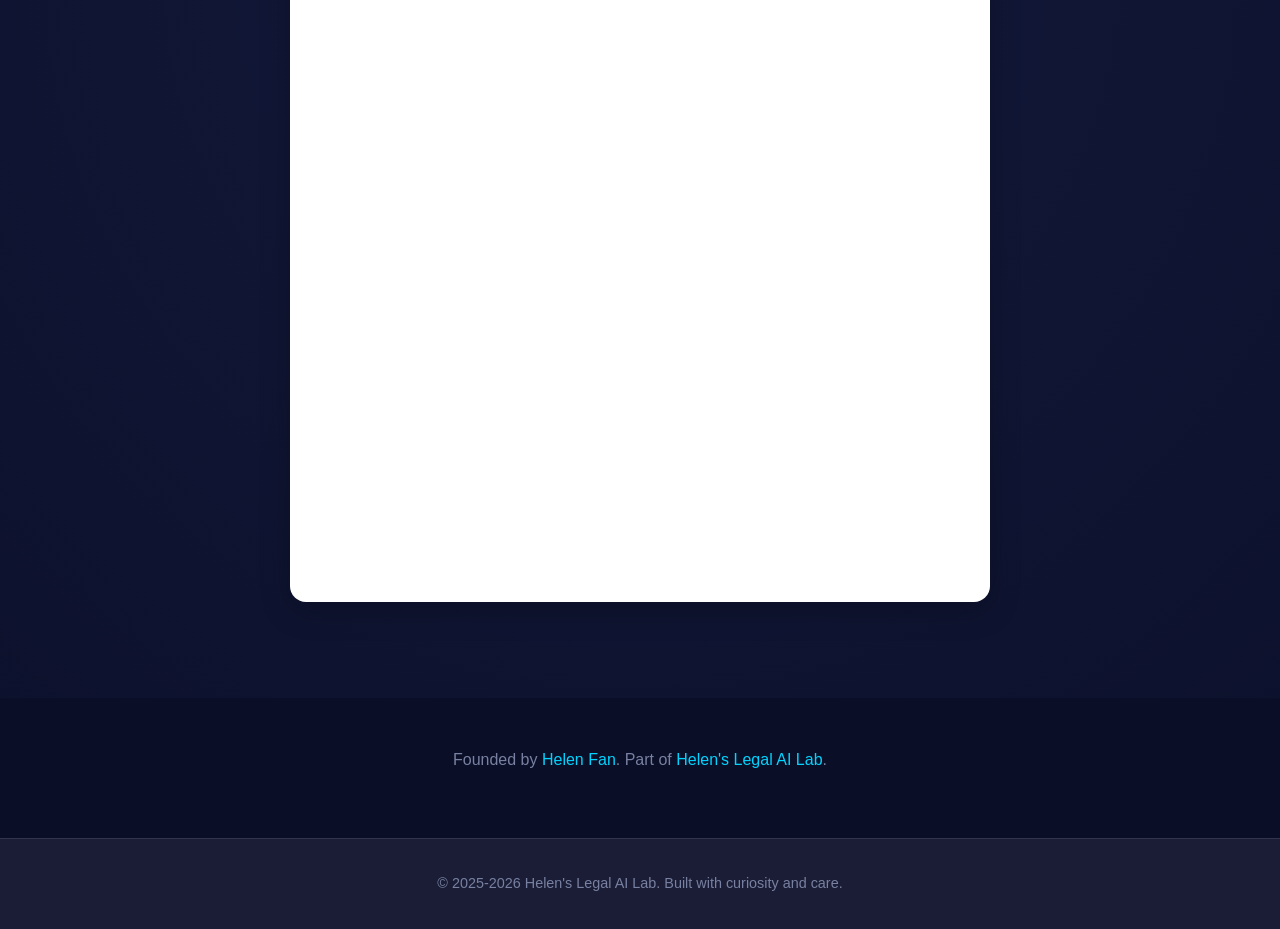
==== commit c568c917: "Add community logo to hero; swap in new NYC event poster (happy hour) Co-Authored-By: Claude Opus 4." ====
--- a/index.html
+++ b/index.html
@@ -259,6 +259,19 @@
             text-decoration: underline;
         }
 
+        /* ── Hero logo badge ── */
+        .hero-logo {
+            width: 150px;
+            height: 150px;
+            margin: 0 auto 1.75rem;
+            background: #fff;
+            border-radius: 24px;
+            box-shadow: 0 10px 30px rgba(0, 0, 0, 0.3);
+            overflow: hidden;
+        }
+        .hero-logo img { display: block; width: 100%; height: 100%; object-fit: contain; }
+        @media (max-width: 600px) { .hero-logo { width: 120px; height: 120px; } }
+
         /* ── Hero CTA buttons ── */
         .hero-ctas {
             display: flex;
@@ -380,6 +393,9 @@
     <section class="community-hero hero">
         <div class="hero-bg"></div>
         <div class="container" style="position: relative; z-index: 1;">
+            <div class="hero-logo">
+                <img src="img/logo-sv-ltf.png" alt="SV Legal Tech Frontier Community logo">
+            </div>
             <h1 class="hero-title">Legal Tech Frontier</h1>
             <p class="hero-subtitle" style="font-size: 1rem; color: var(--text-muted); letter-spacing: 1px; text-transform: uppercase; margin-bottom: 2rem;">
                 Silicon Valley Legal Tech Frontier
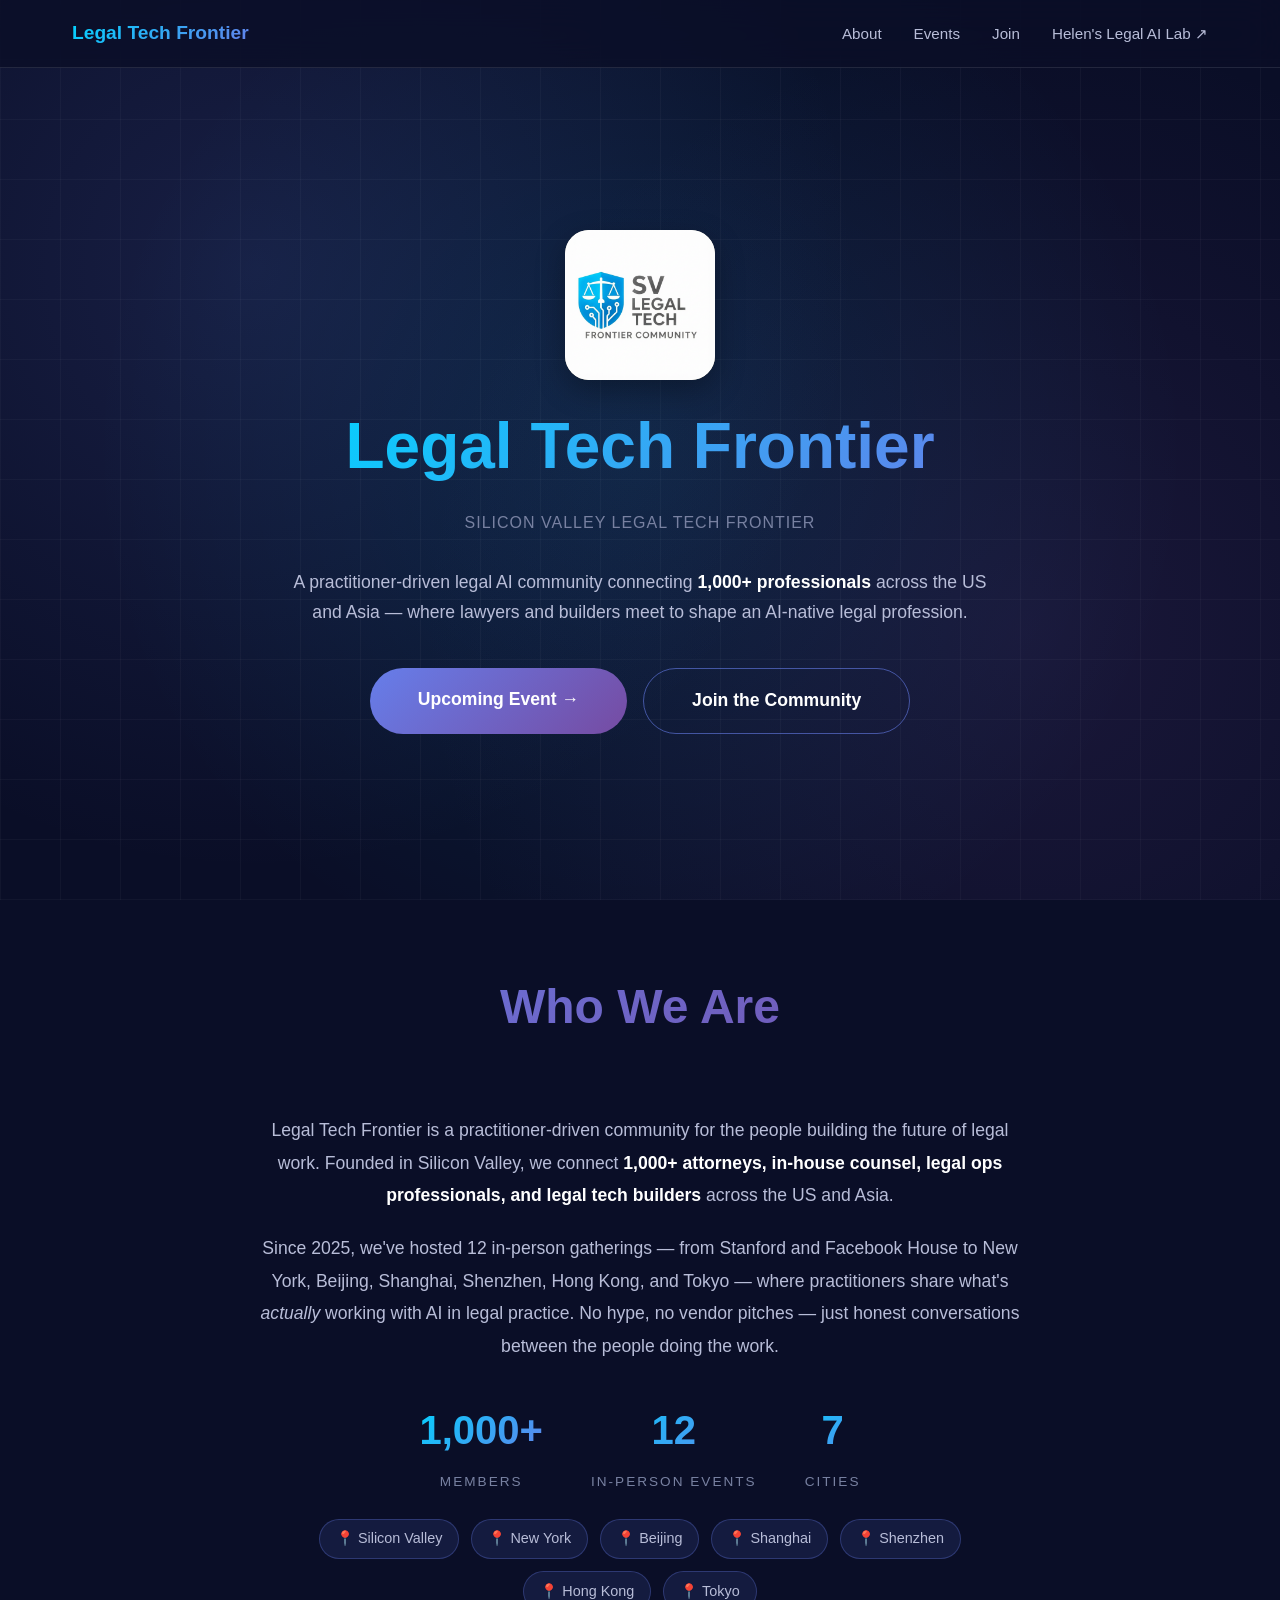
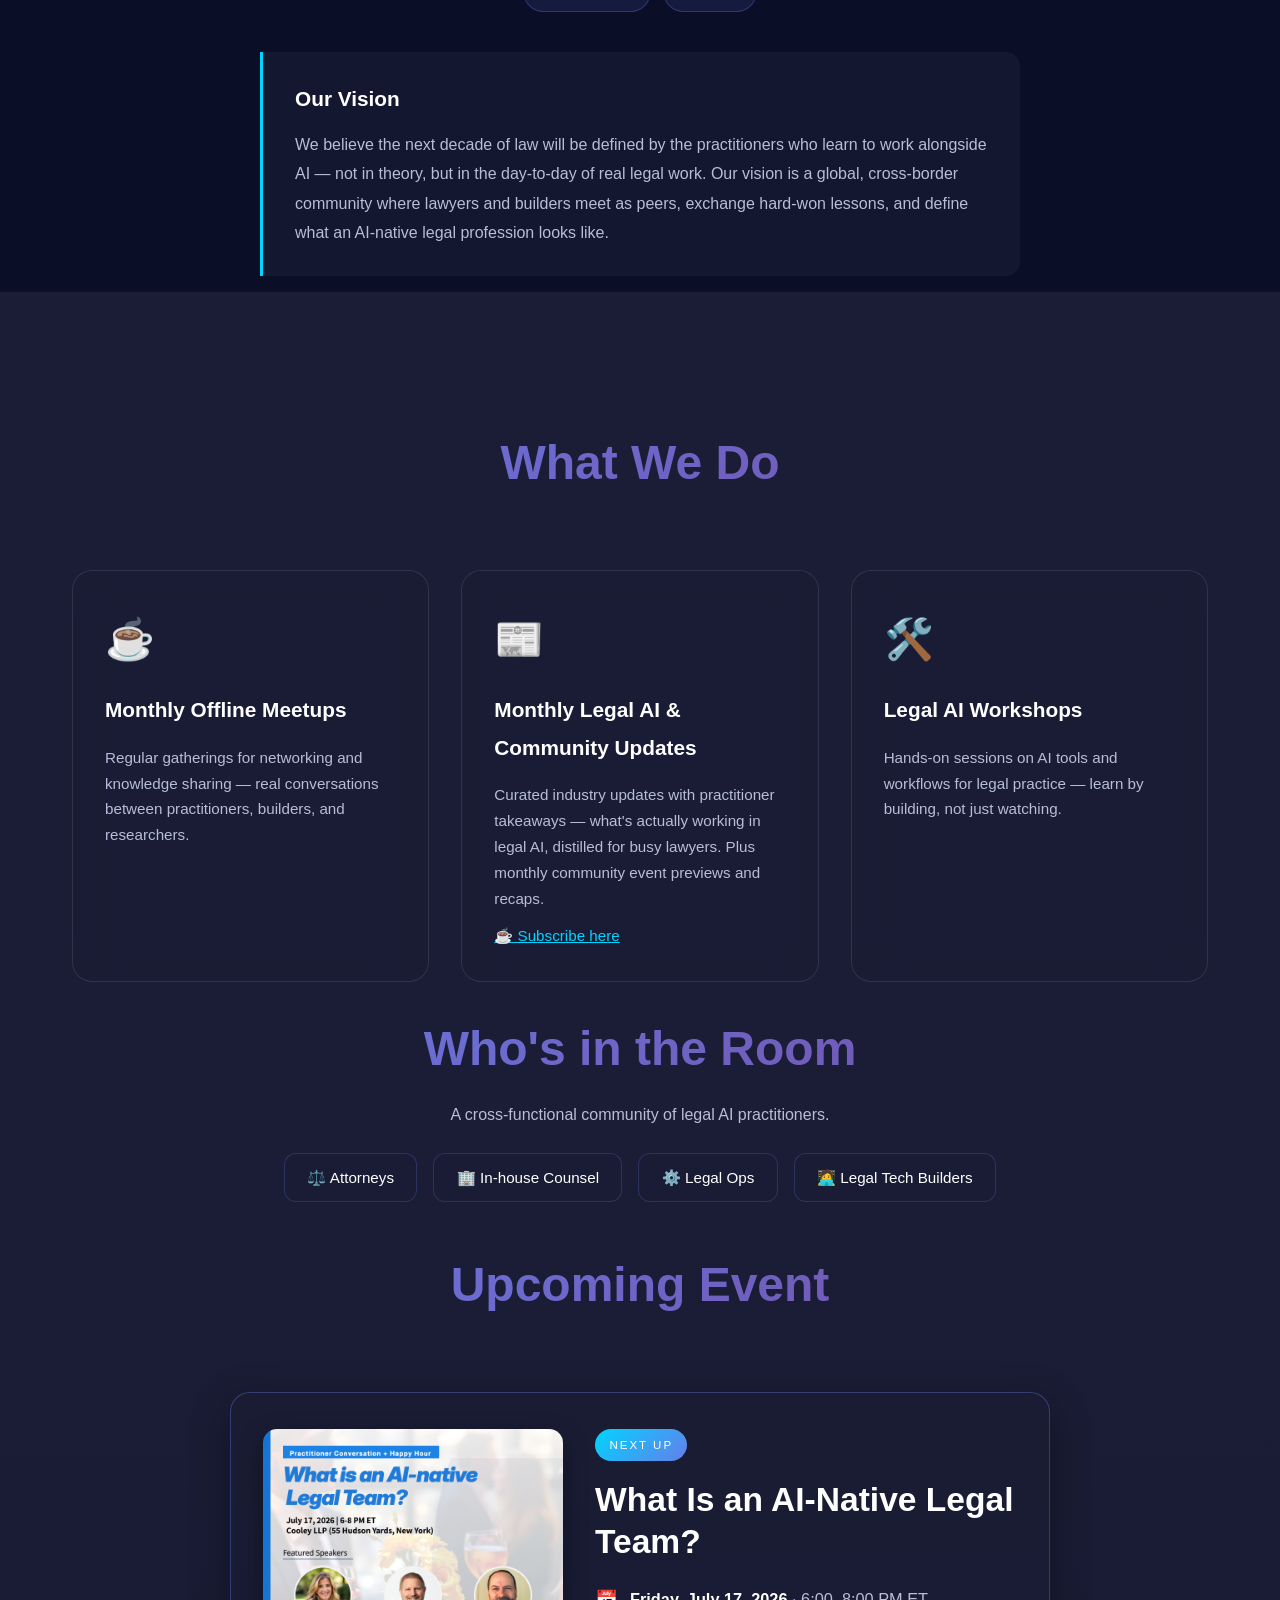
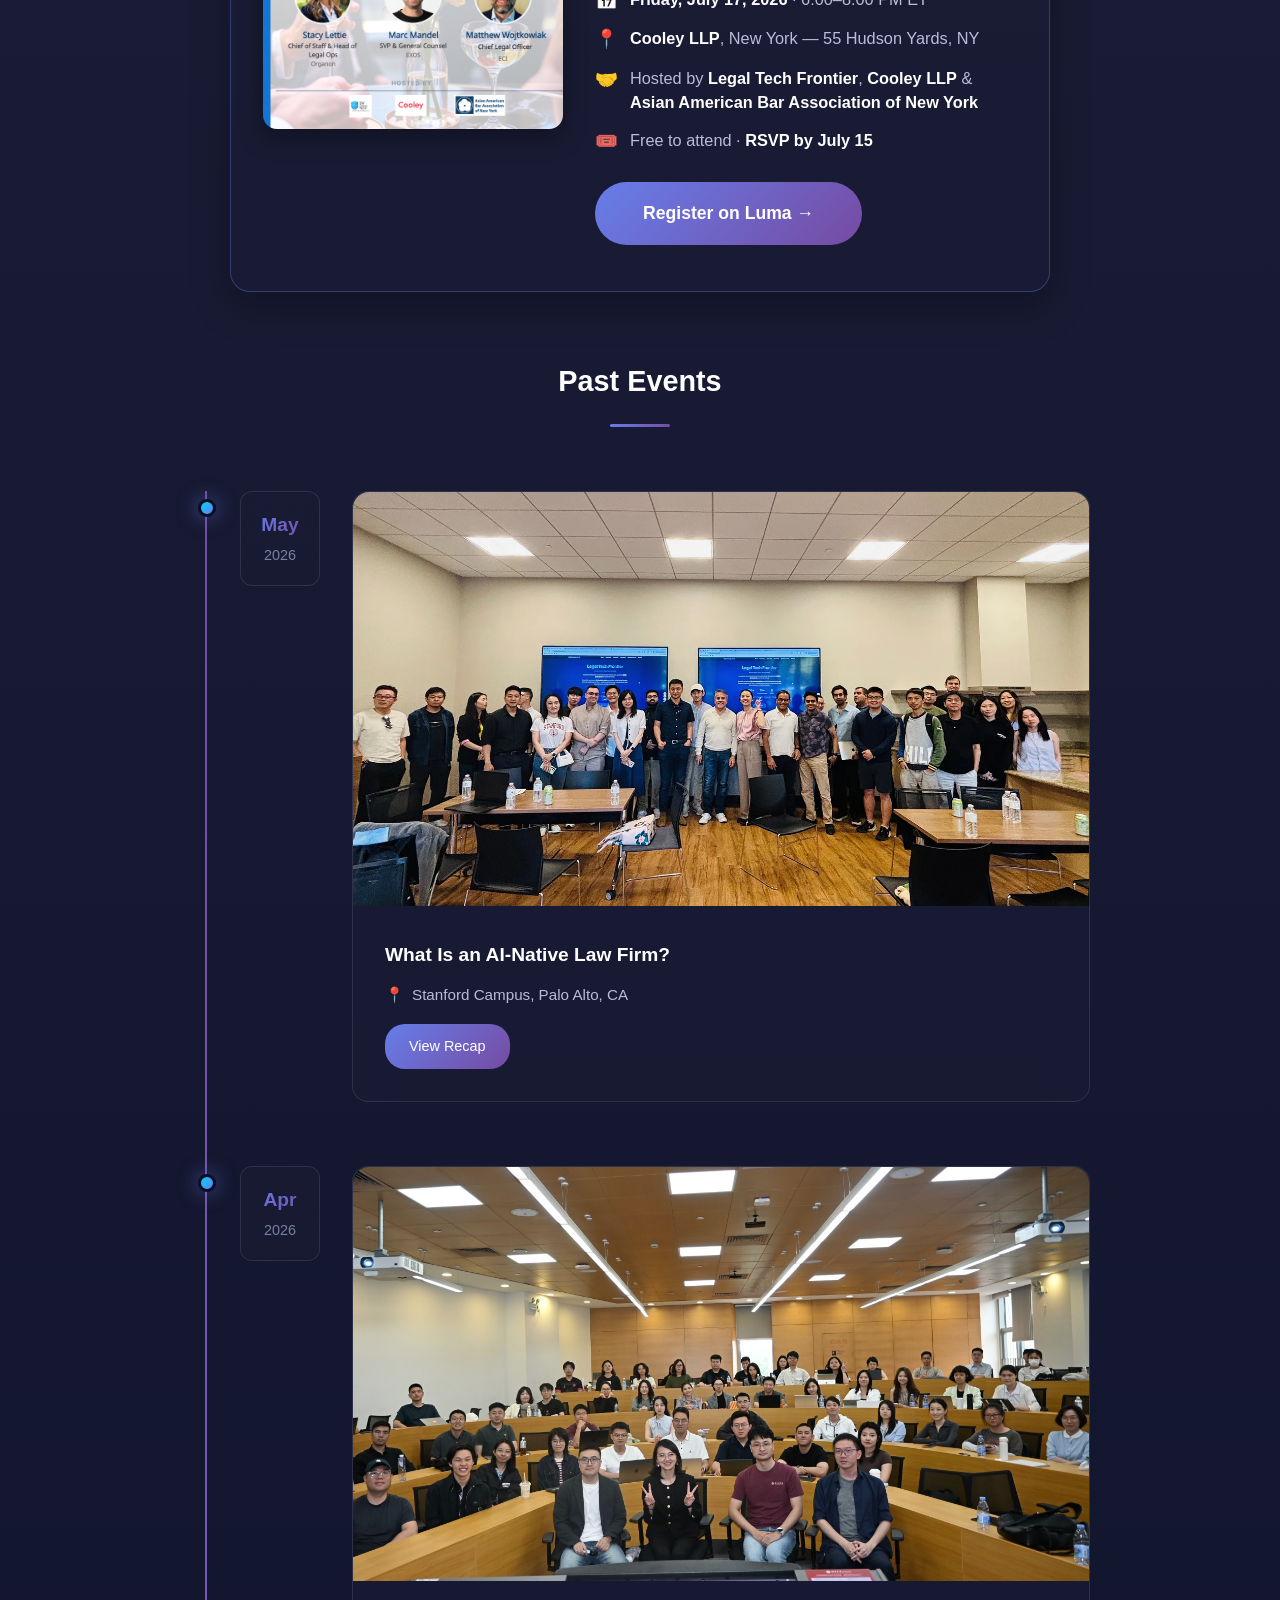
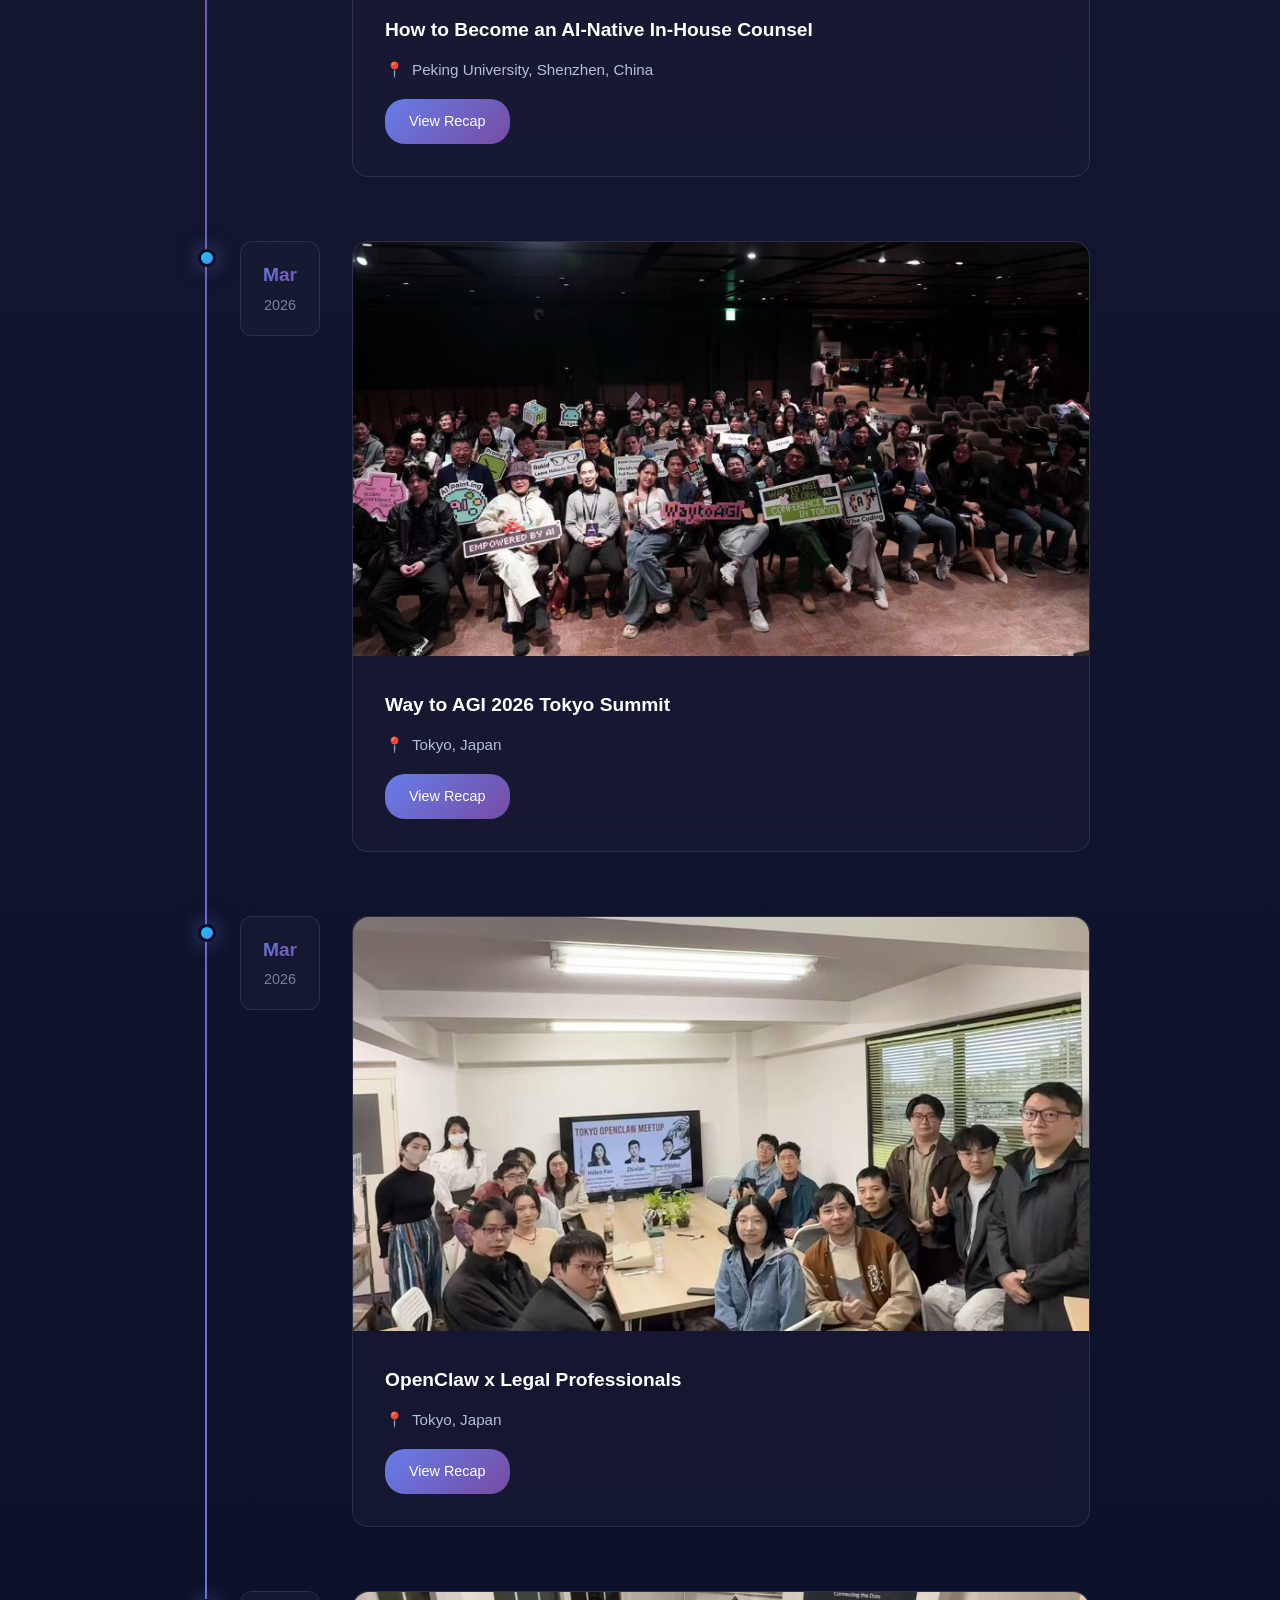
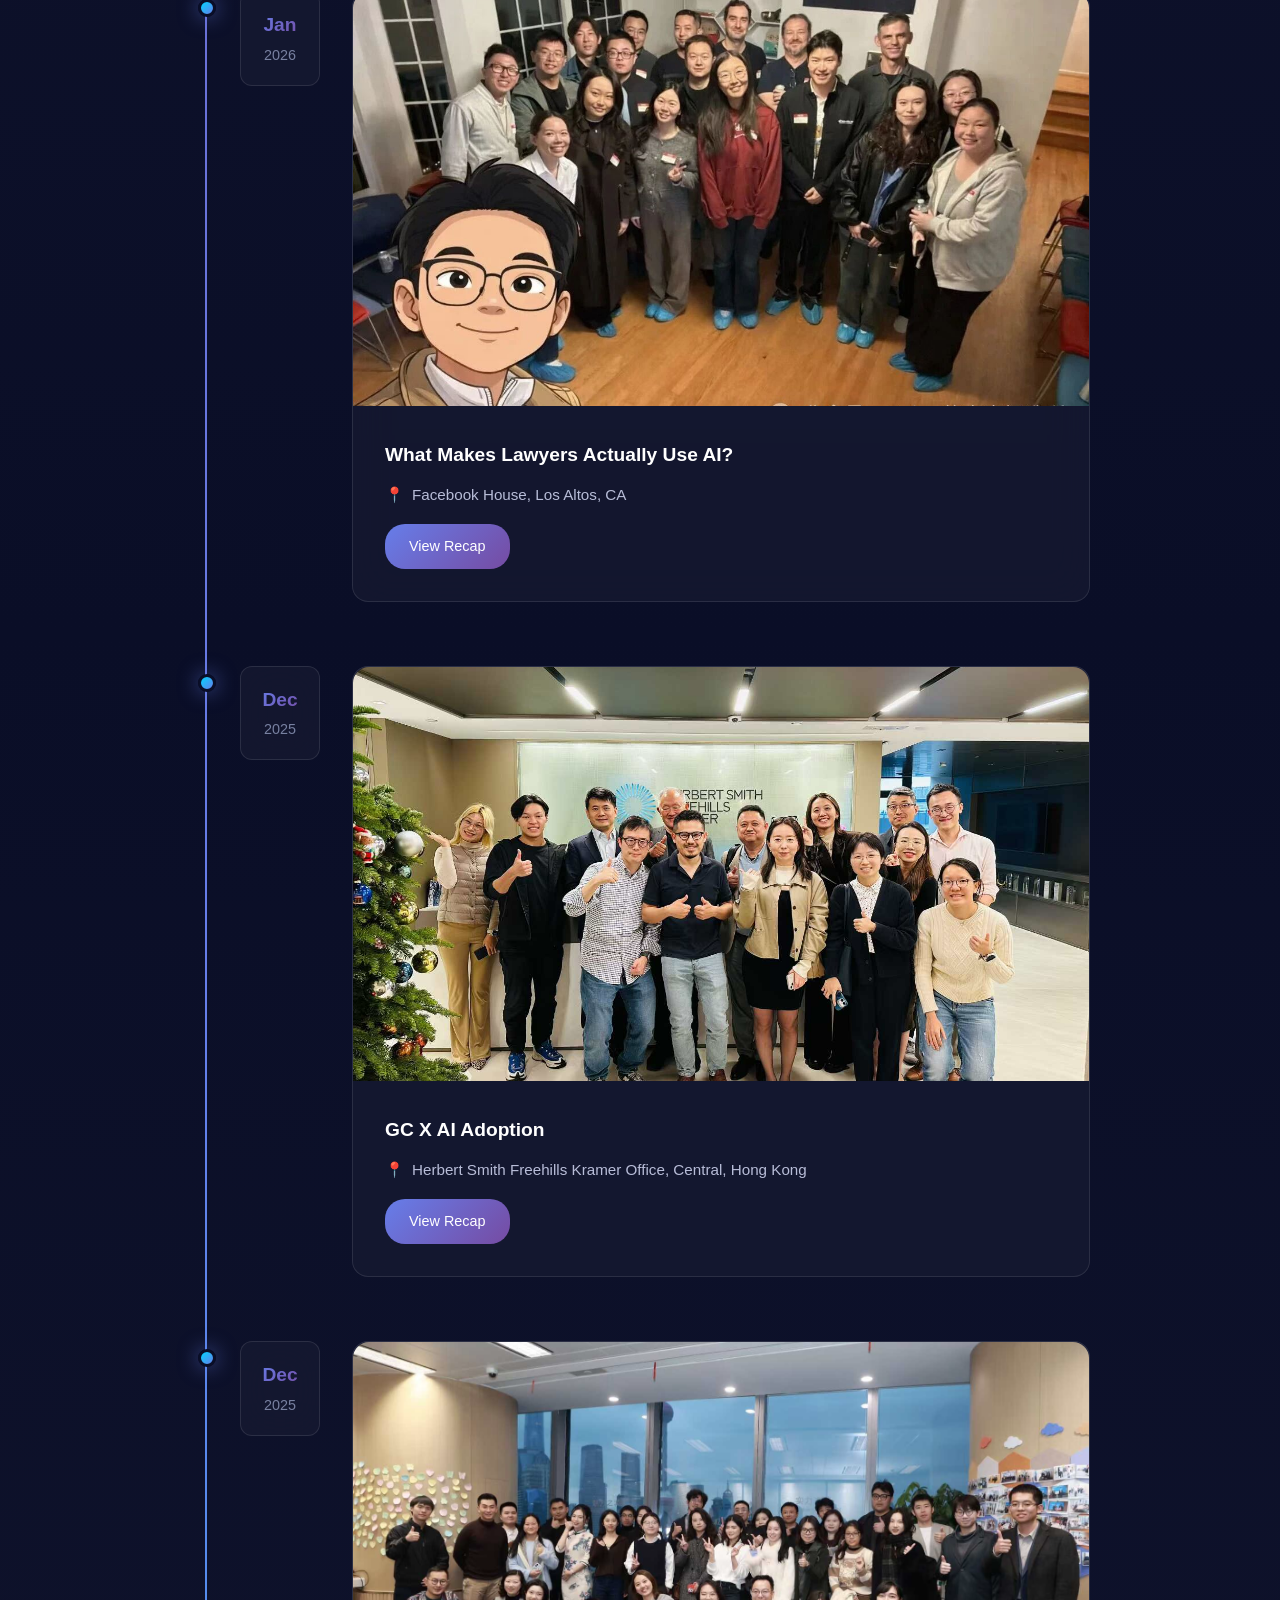
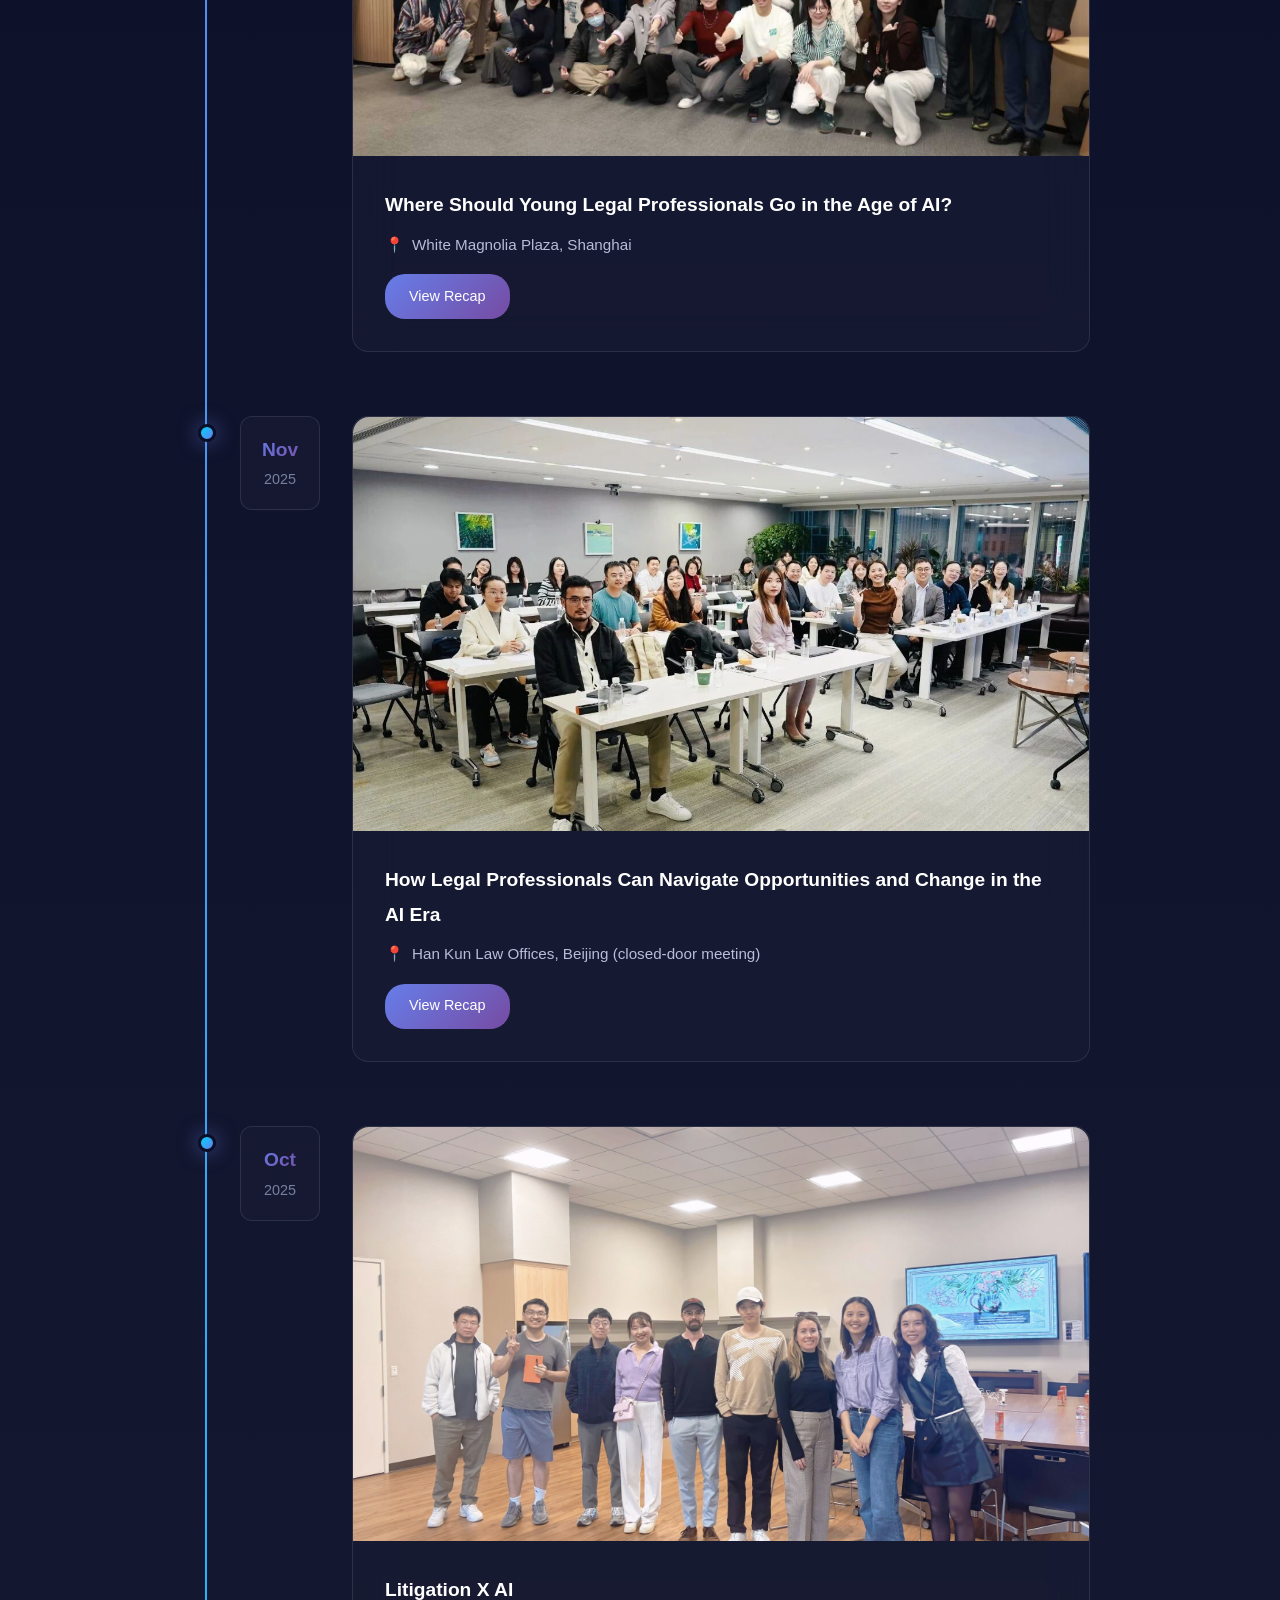
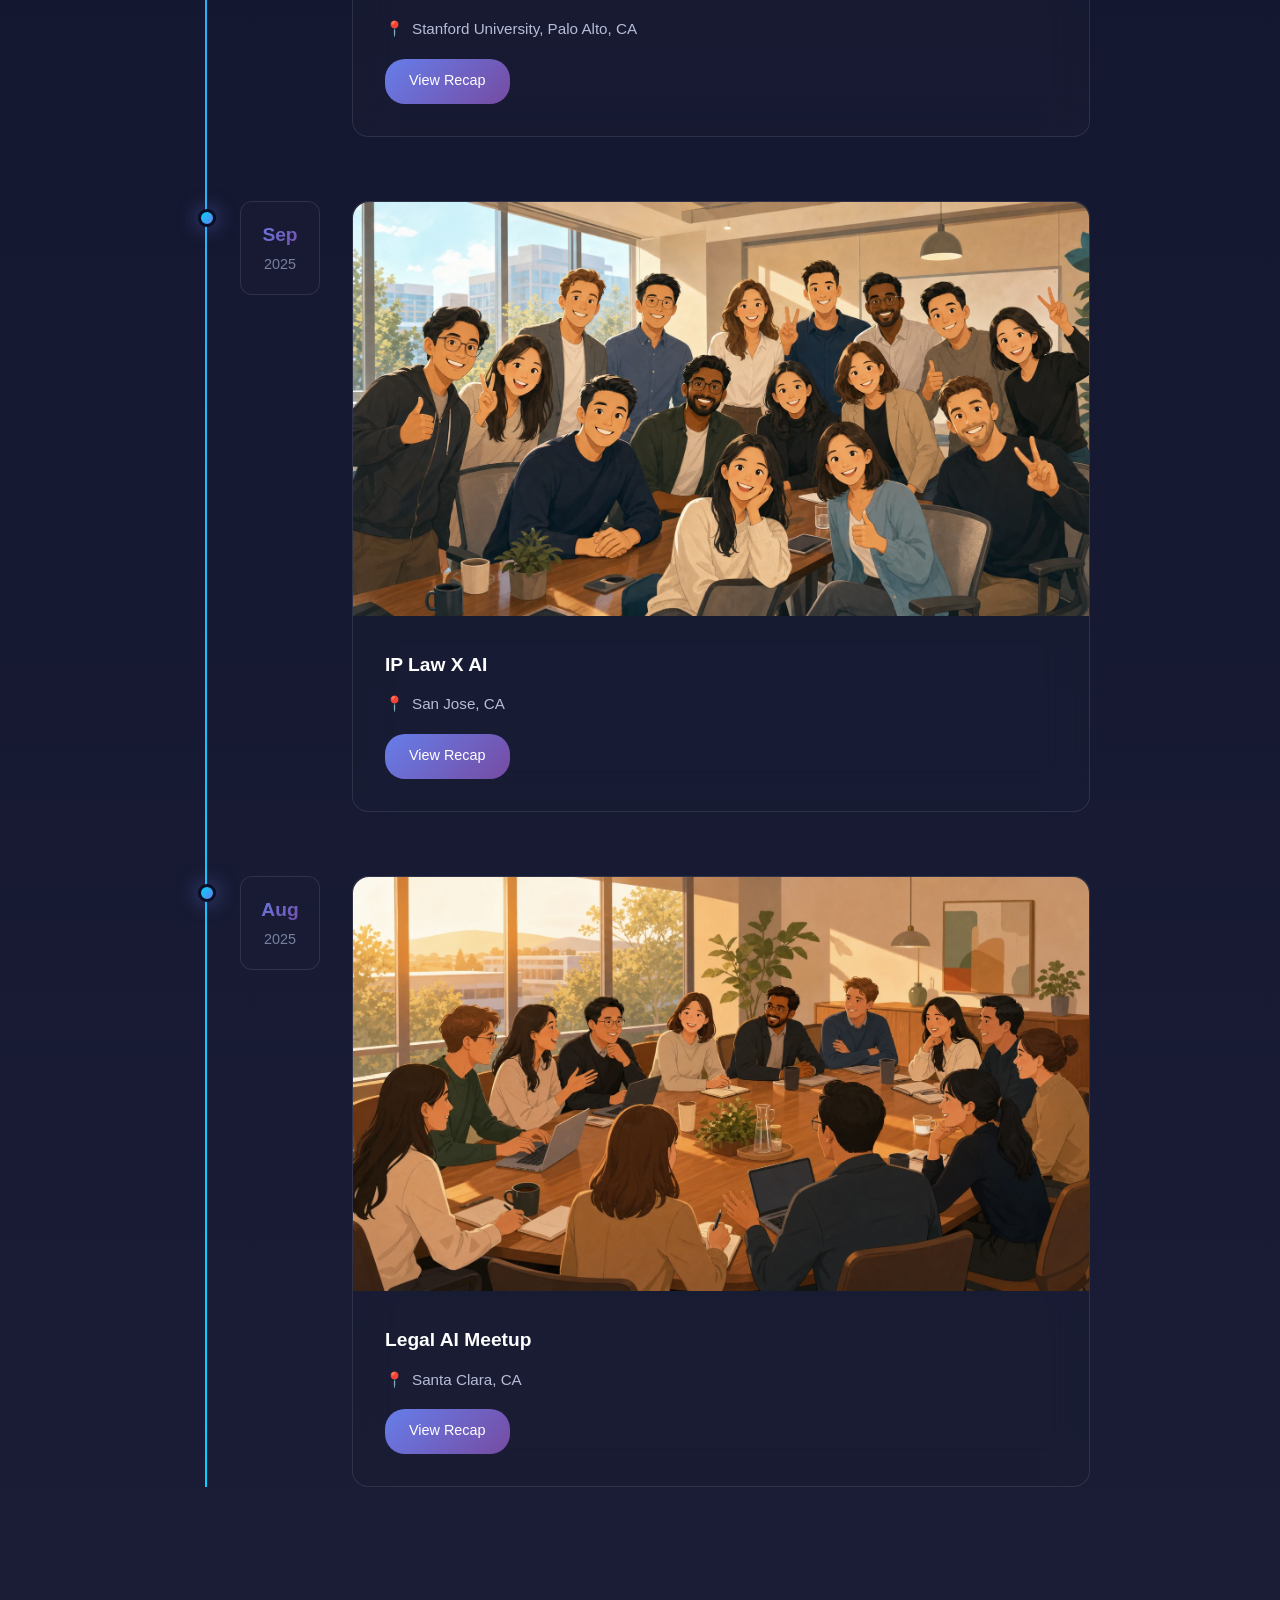
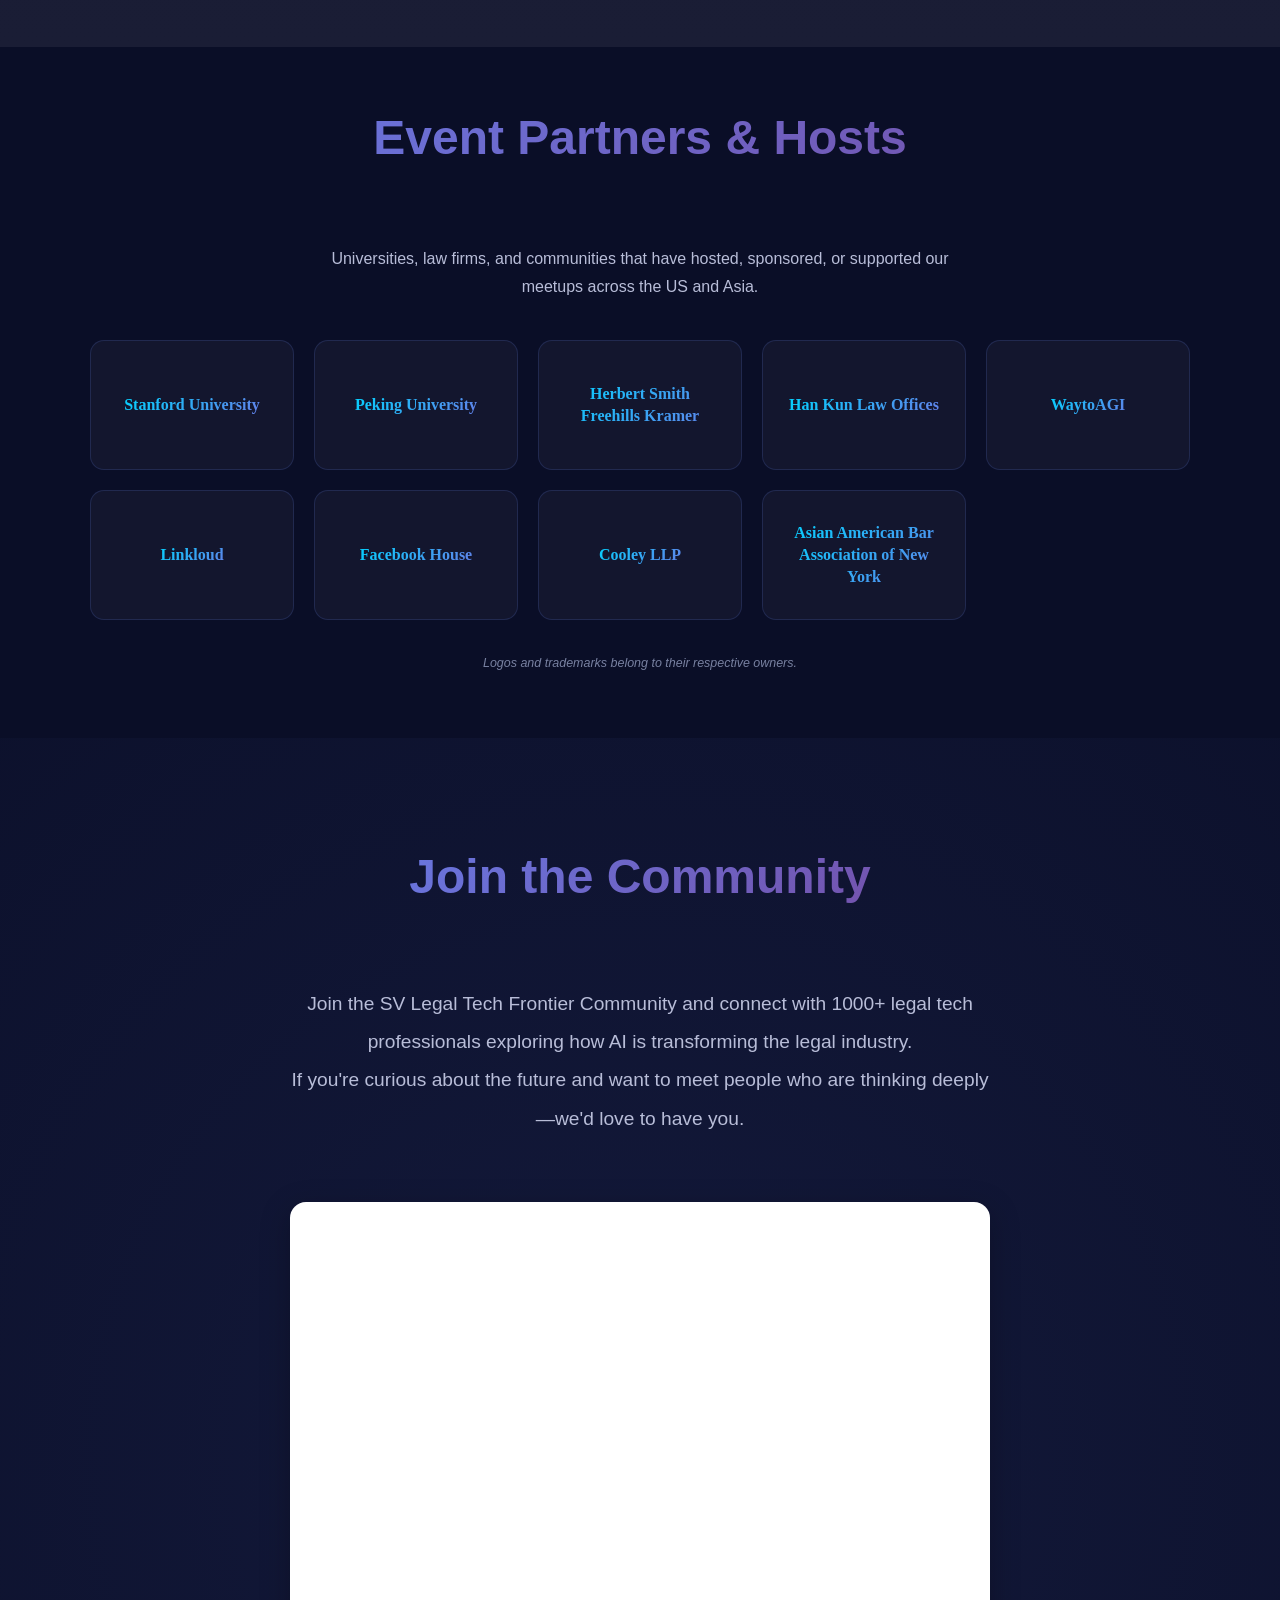
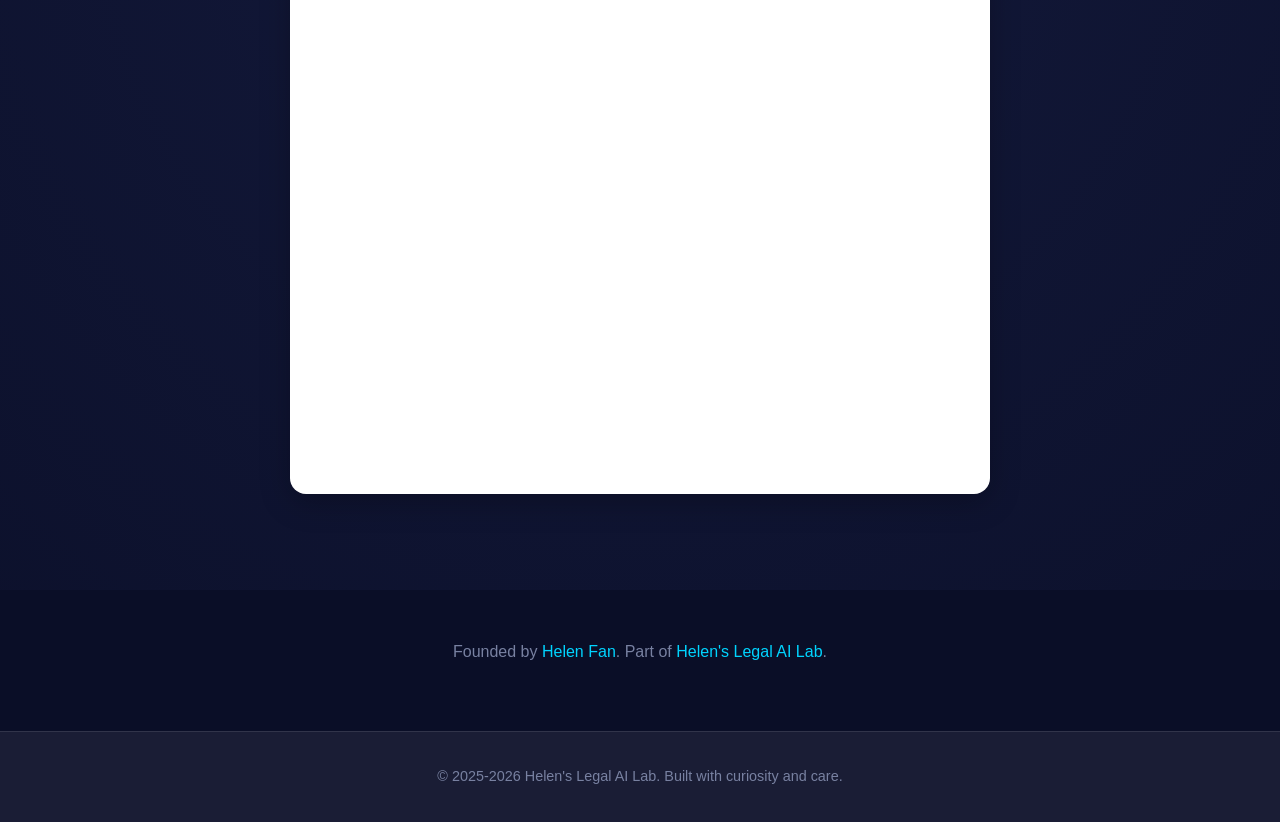
==== commit 3a4cfdd2: "Swap NYC event poster to speakers version; EST -> ET for accuracy New poster adds Featured Speakers " ====
--- a/index.html
+++ b/index.html
@@ -503,7 +503,7 @@
             <div class="upcoming-card">
                 <div class="upcoming-poster">
                     <a href="https://luma.com/fzdahvh5" target="_blank" rel="noopener noreferrer">
-                        <img src="img/events/upcoming-ai-native-legal-team.jpg" alt="What Is an AI-Native Legal Team? — event poster. Friday, July 17, 2026, 6:00-8:00 PM EST, Cooley LLP New York." loading="lazy">
+                        <img src="img/events/upcoming-ai-native-legal-team.jpg" alt="What Is an AI-Native Legal Team? — event poster. Friday, July 17, 2026, 6:00-8:00 PM ET, Cooley LLP New York. Featured speakers: Stacy Lettie (Organon), Marc Mandel (EXOS), Matthew Wojtkowiak (ECI)." loading="lazy">
                     </a>
                 </div>
                 <div class="upcoming-body">
@@ -512,7 +512,7 @@
                     <div class="event-meta">
                         <div class="row">
                             <span class="ico">📅</span>
-                            <div><strong>Friday, July 17, 2026</strong> &middot; 6:00&ndash;8:00&nbsp;PM EST</div>
+                            <div><strong>Friday, July 17, 2026</strong> &middot; 6:00&ndash;8:00&nbsp;PM ET</div>
                         </div>
                         <div class="row">
                             <span class="ico">📍</span>
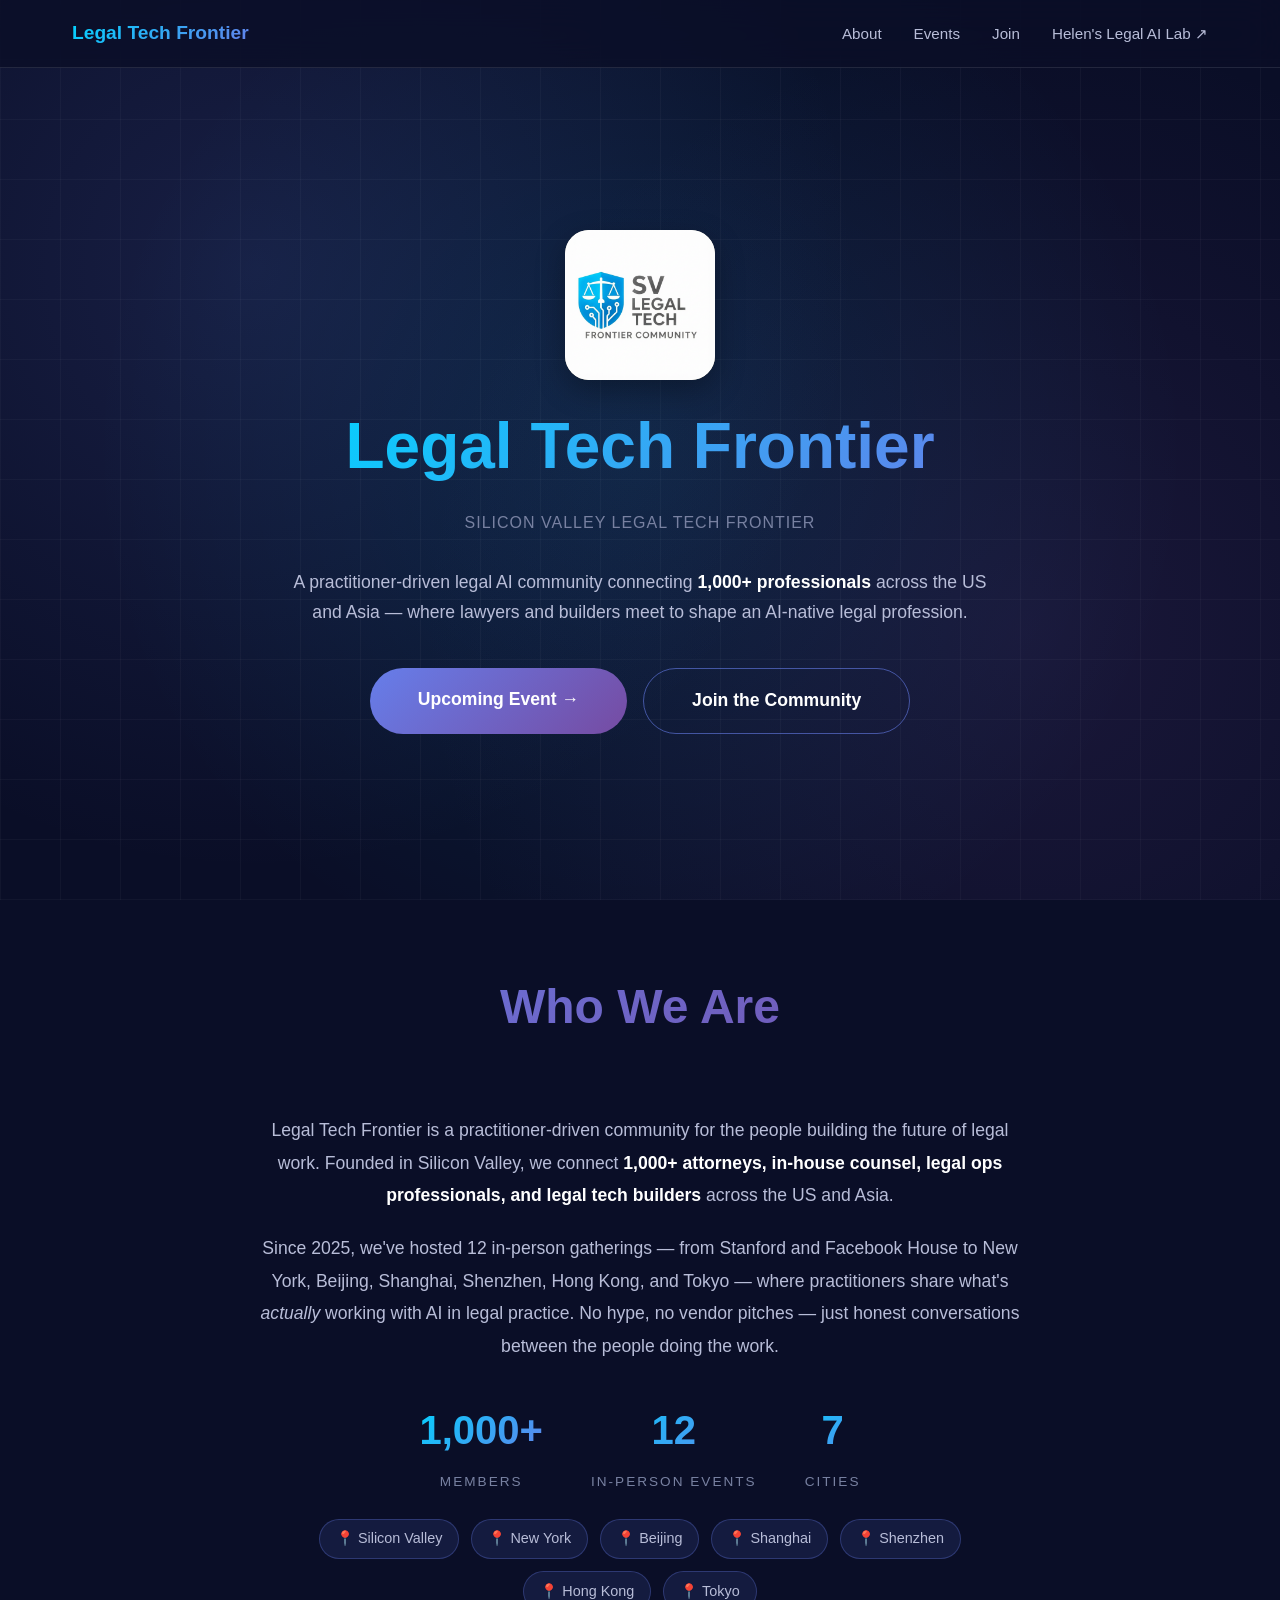
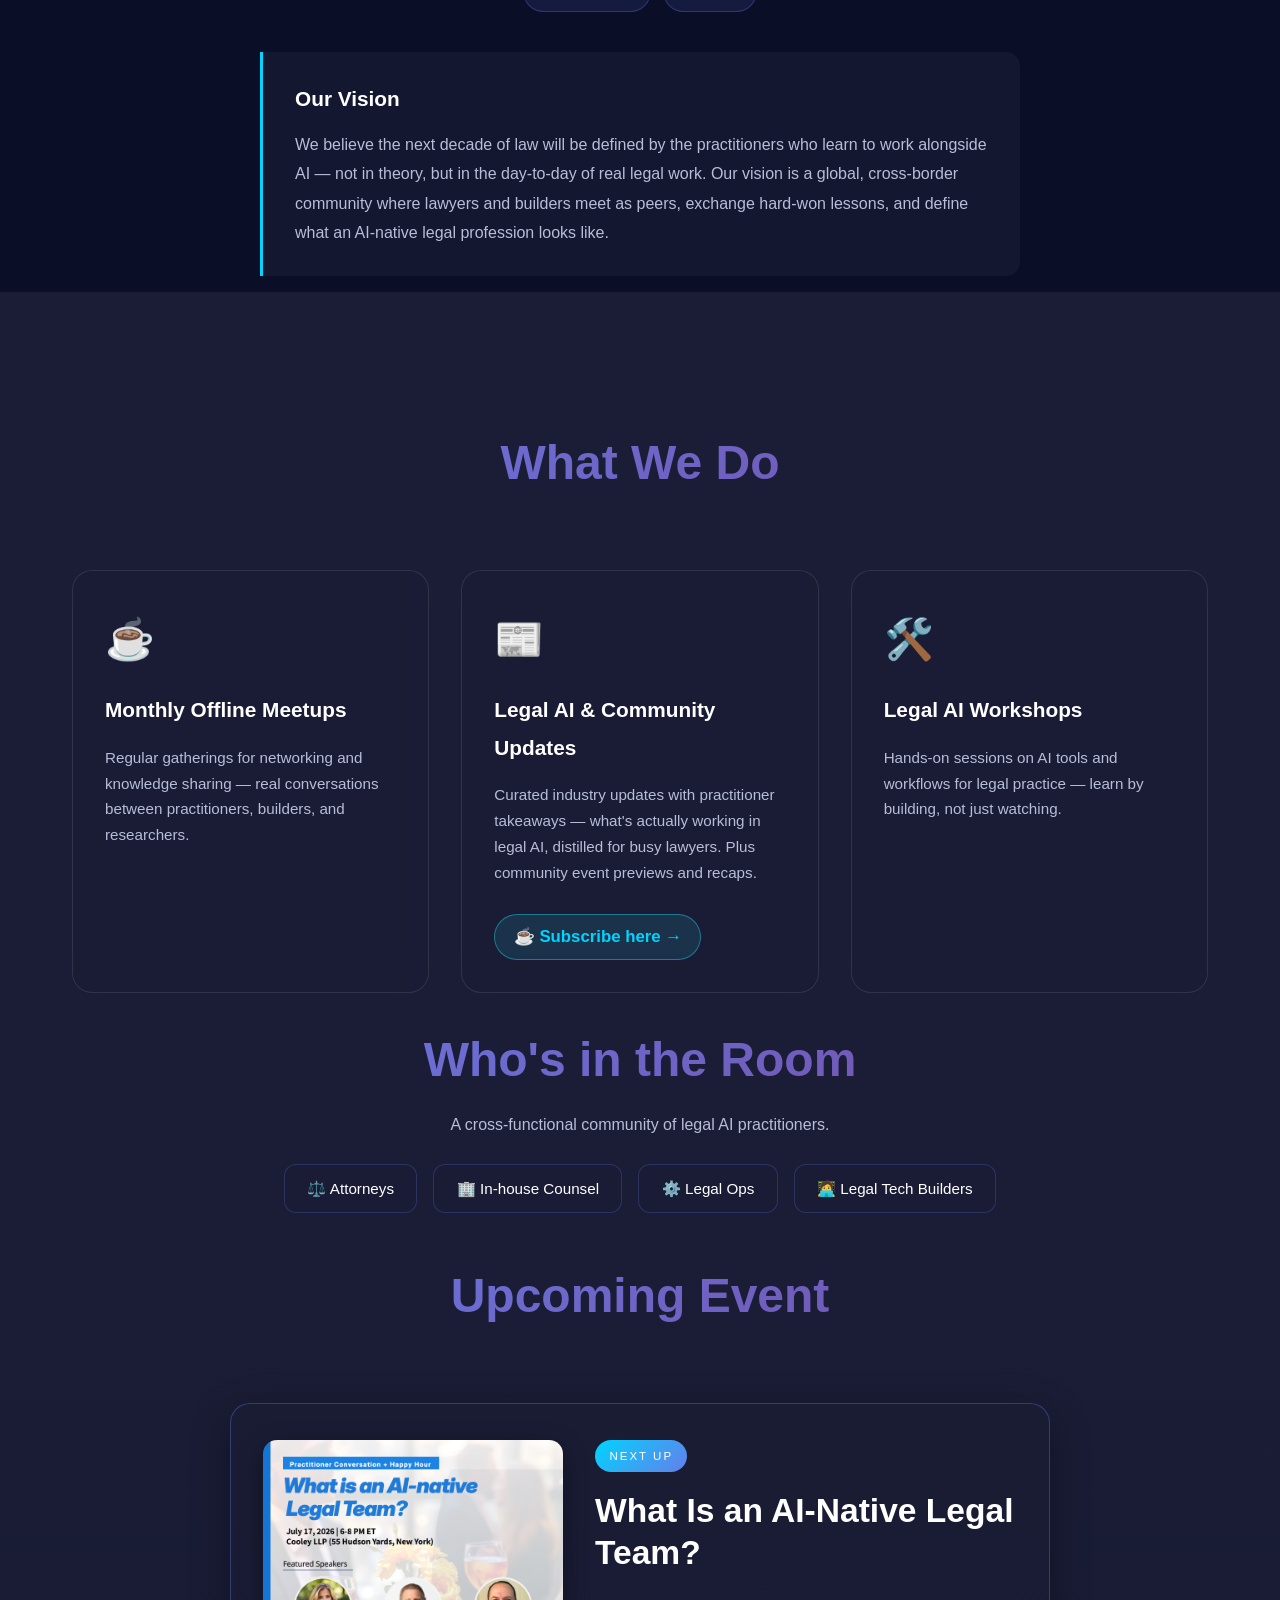
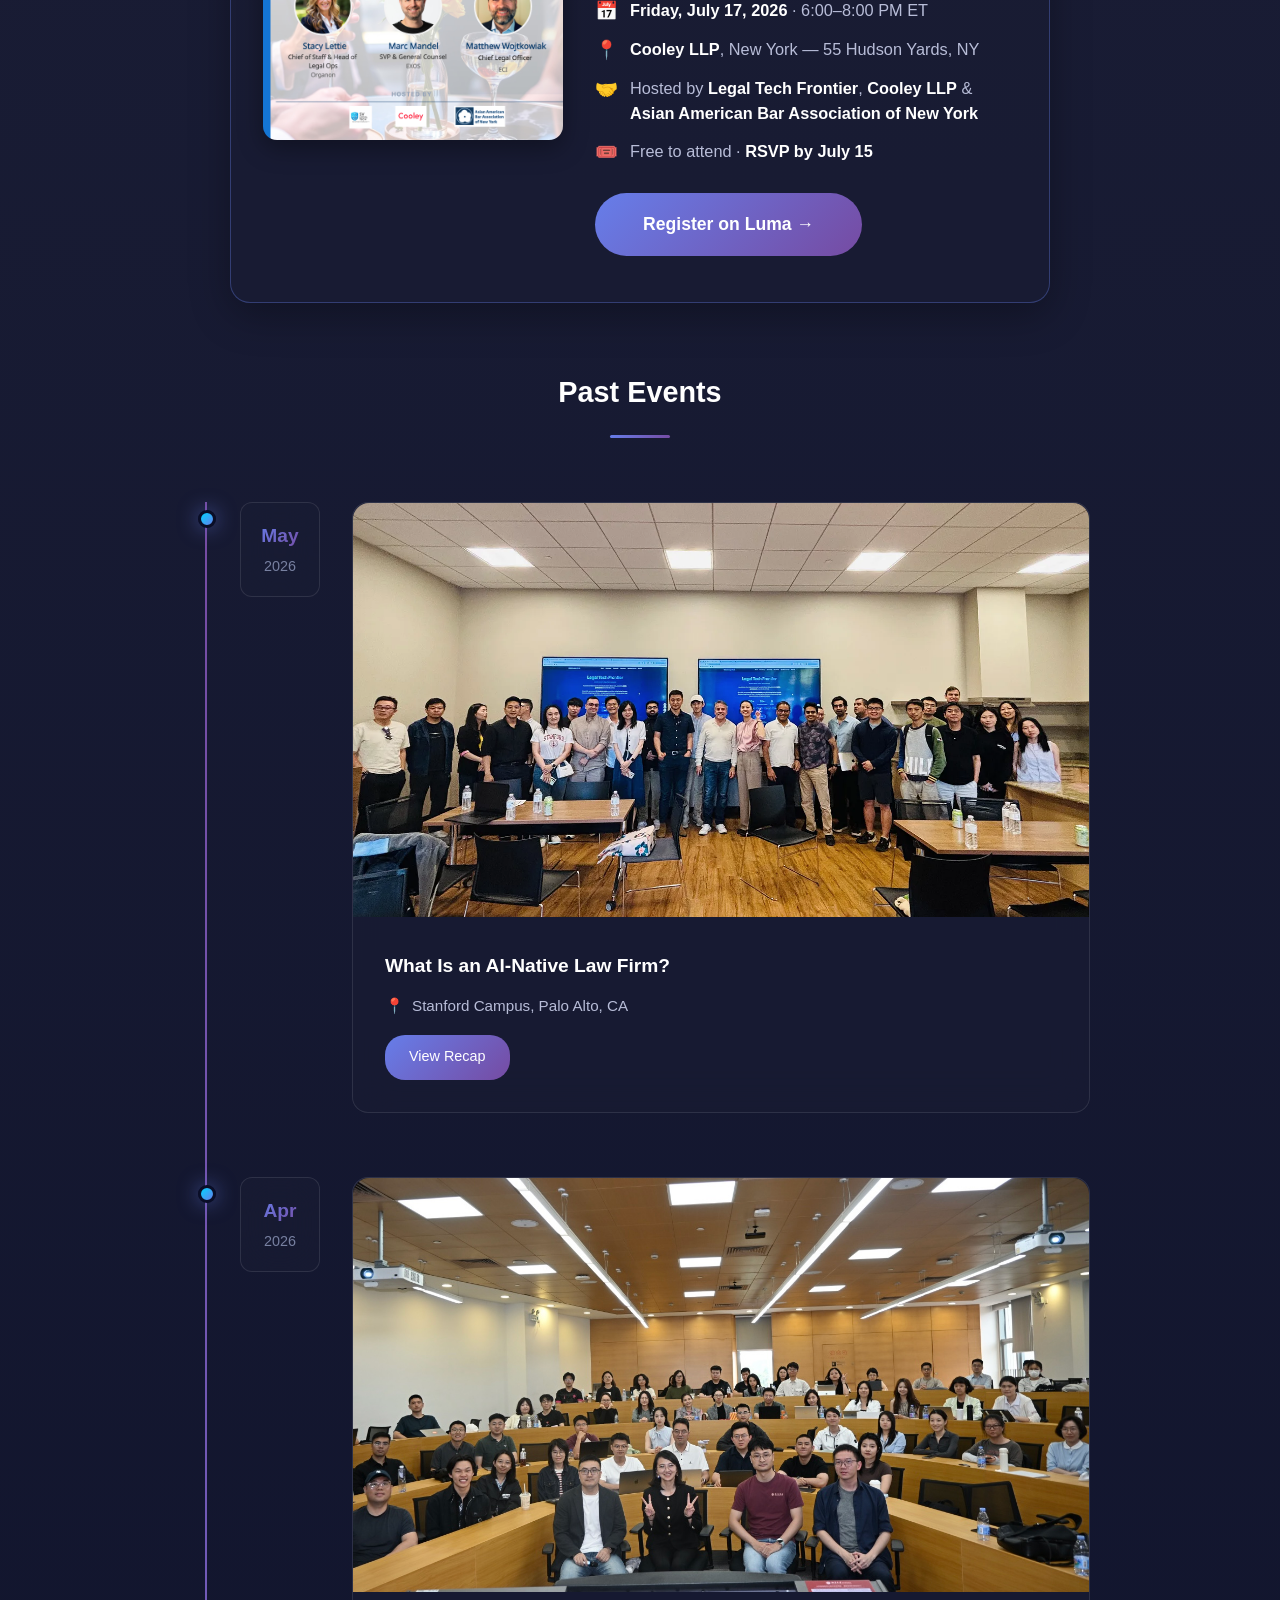
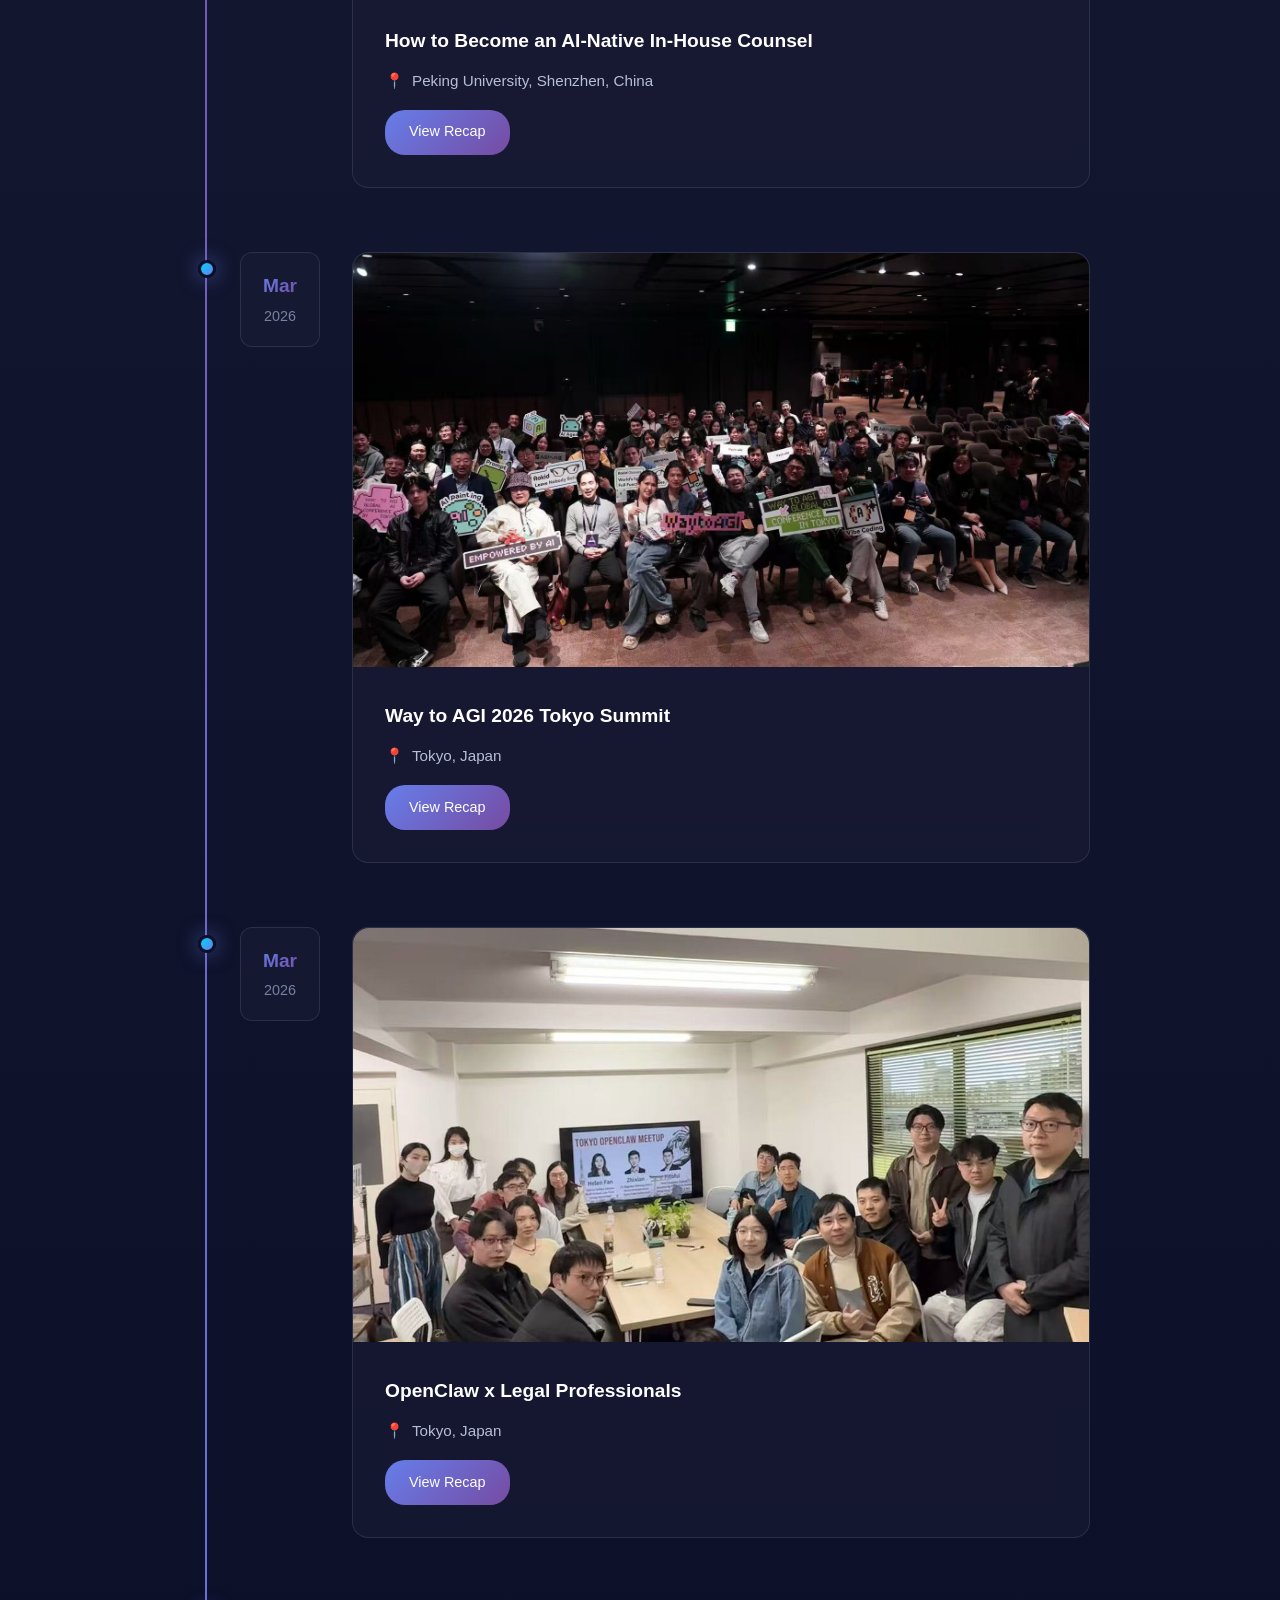
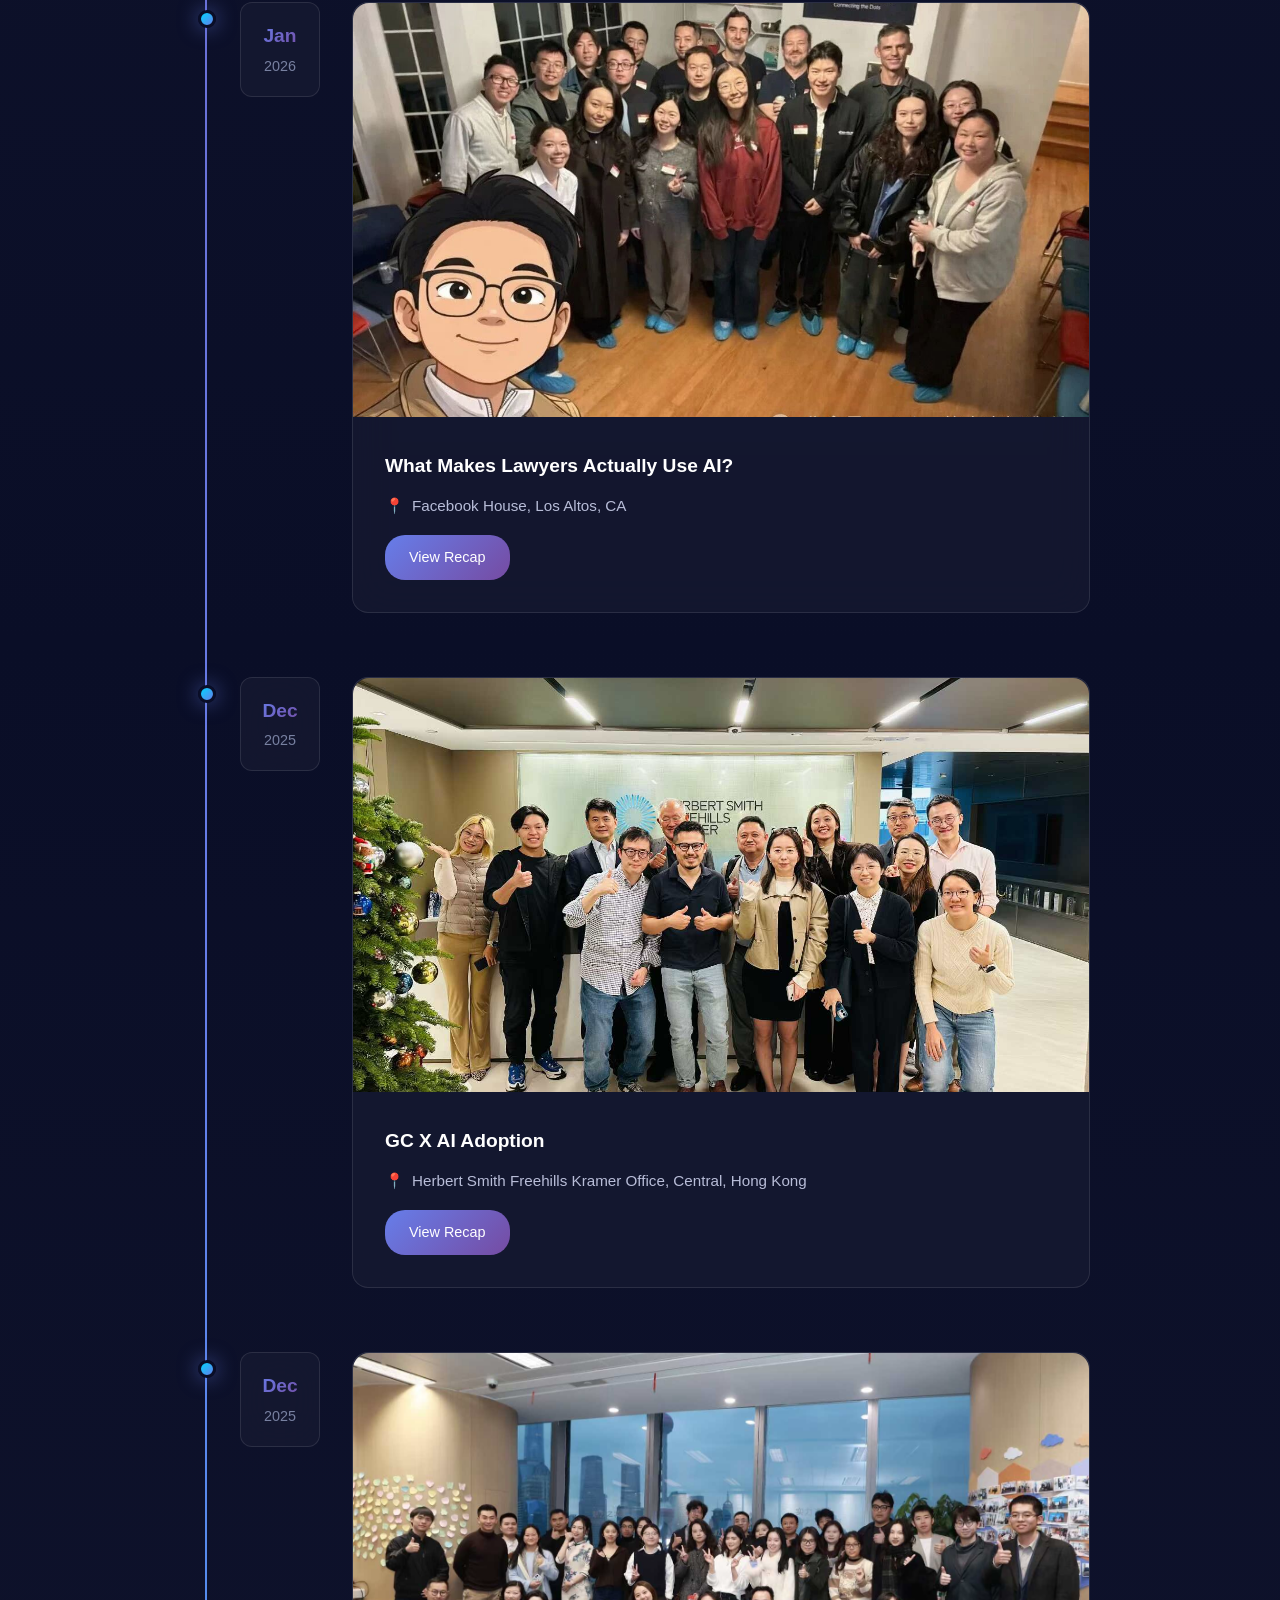
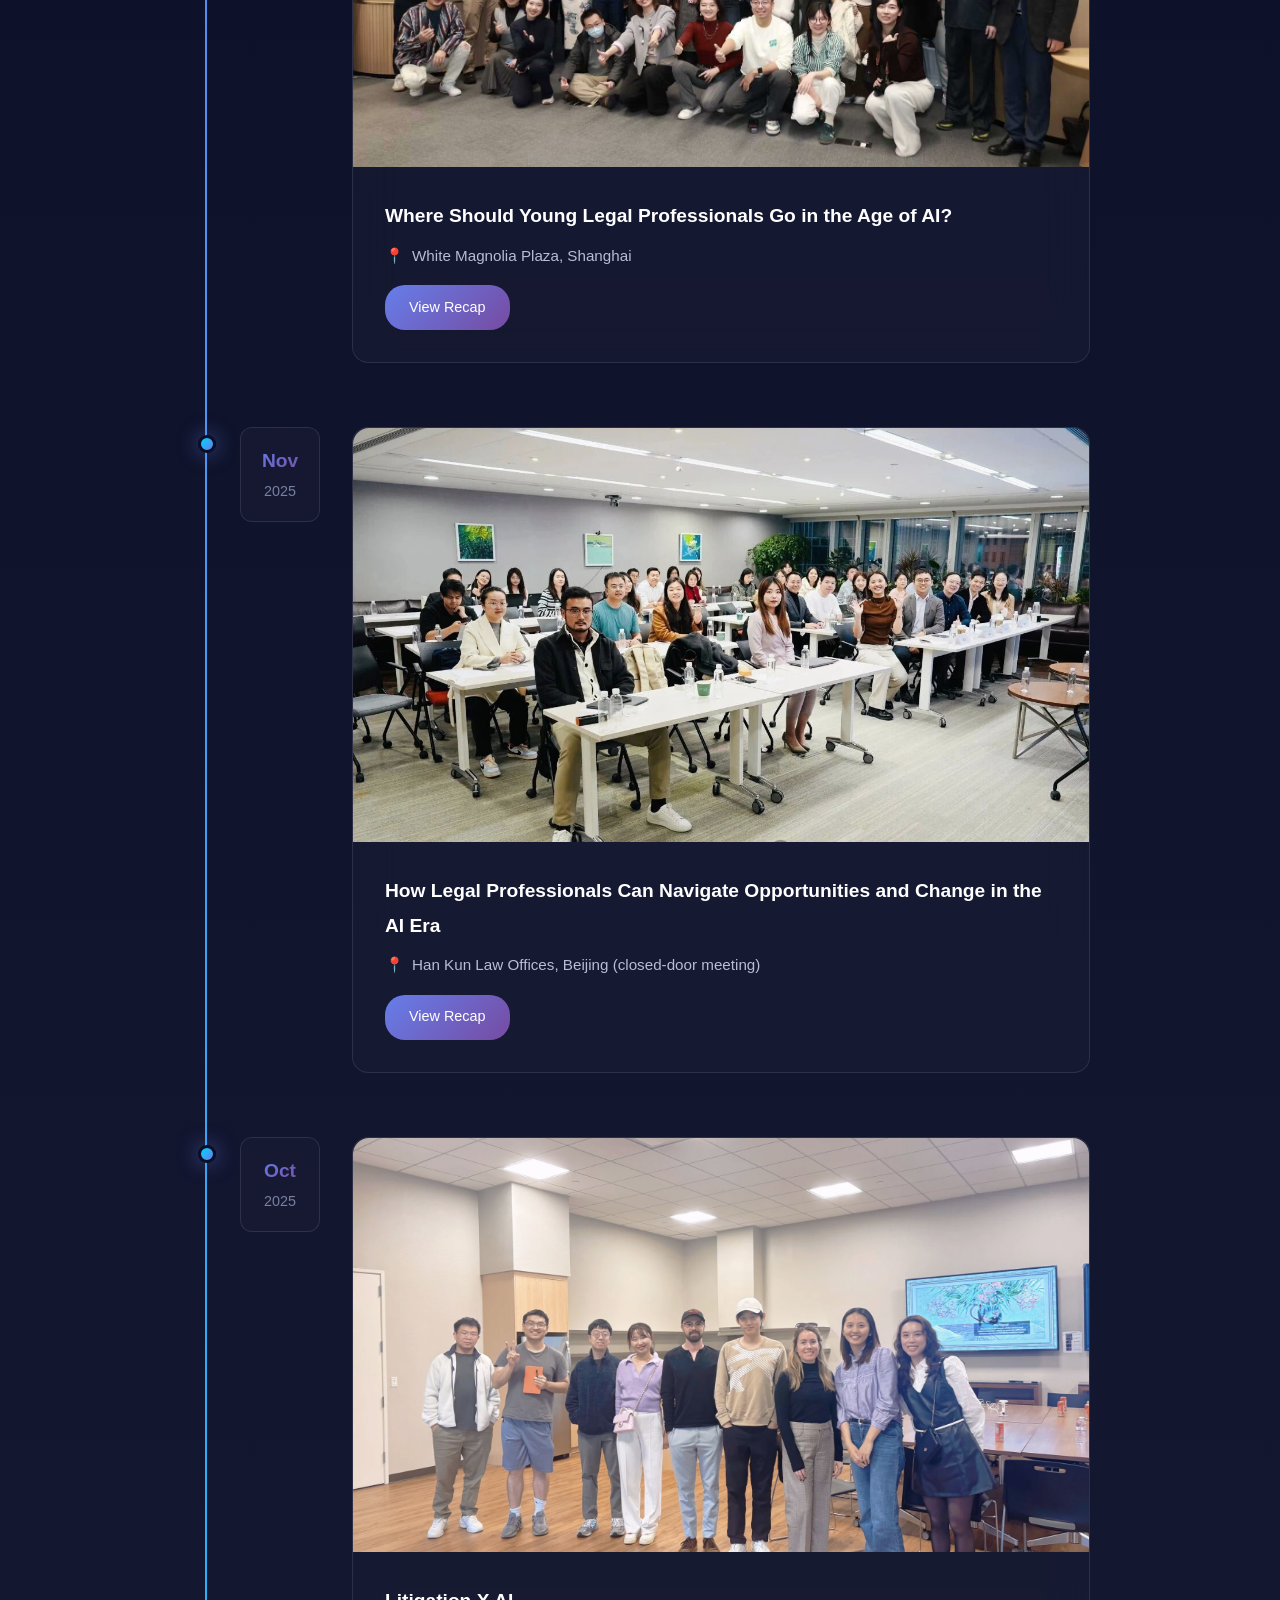
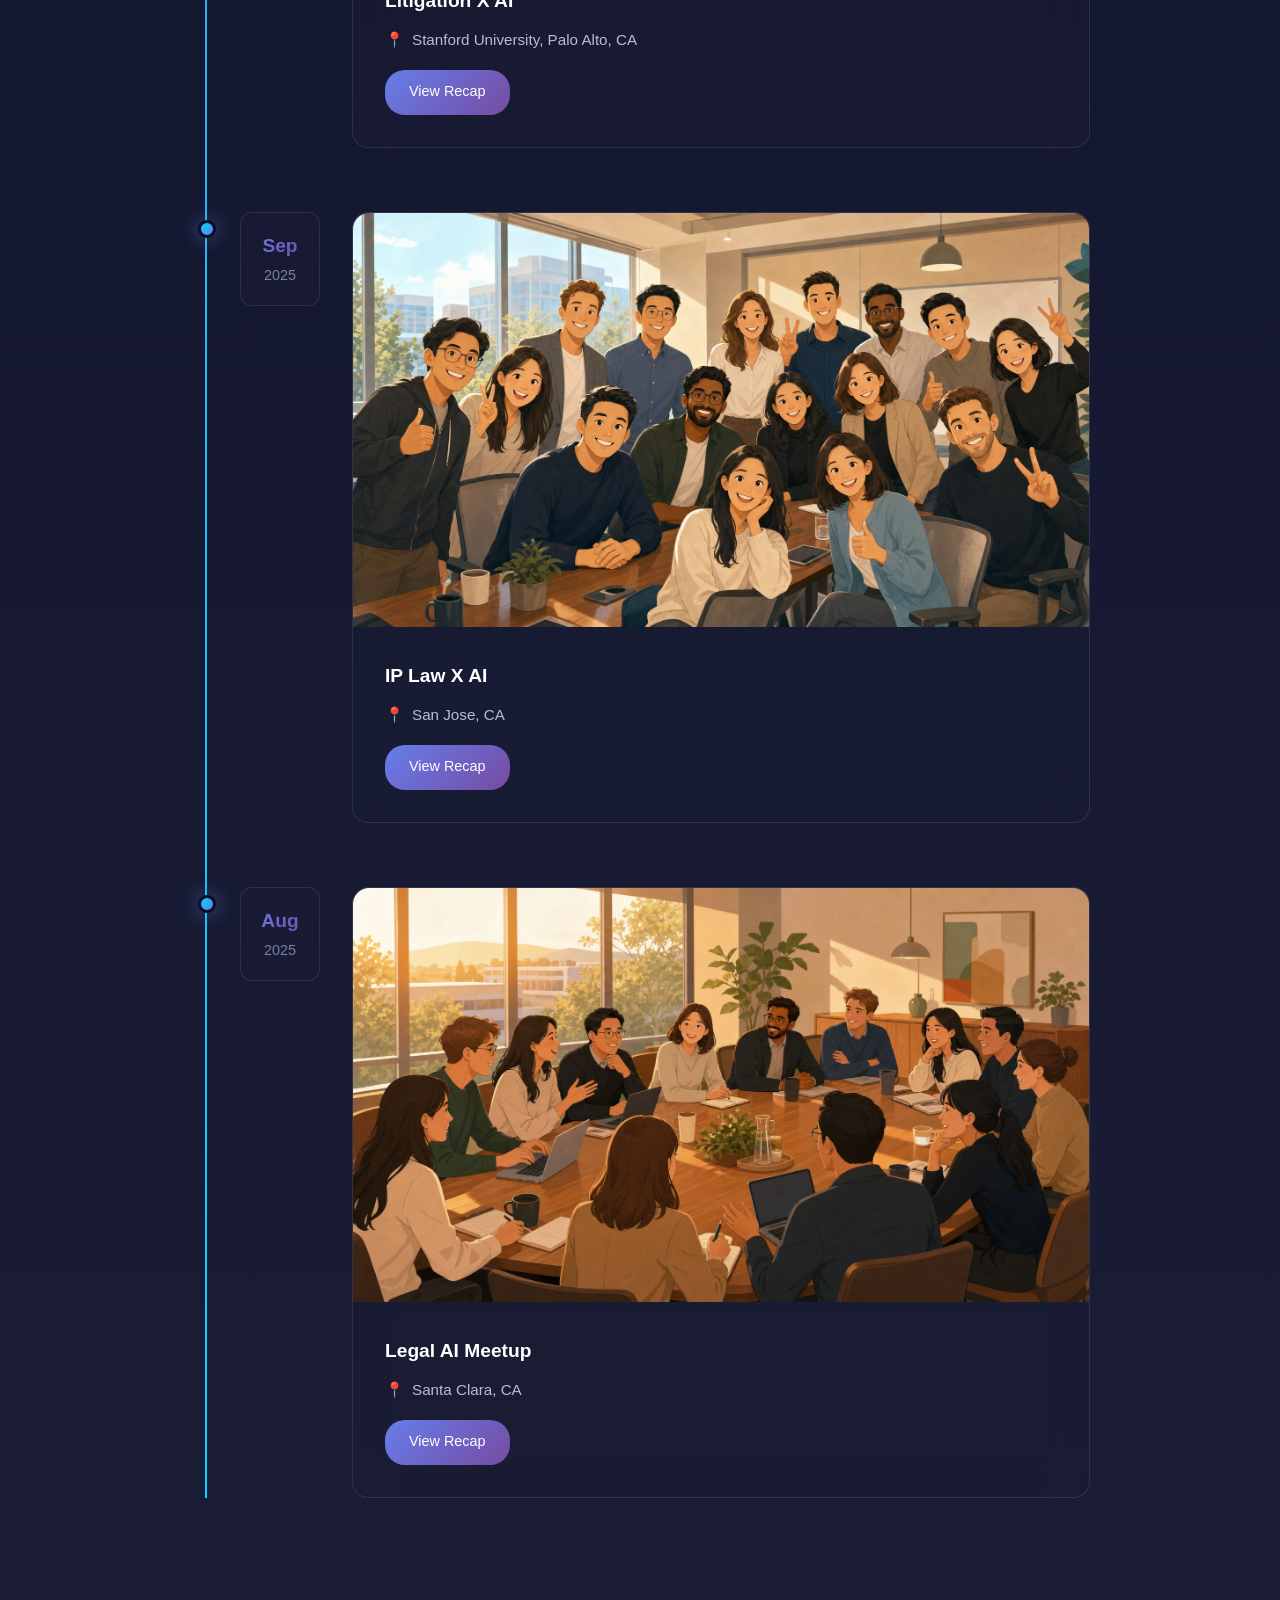
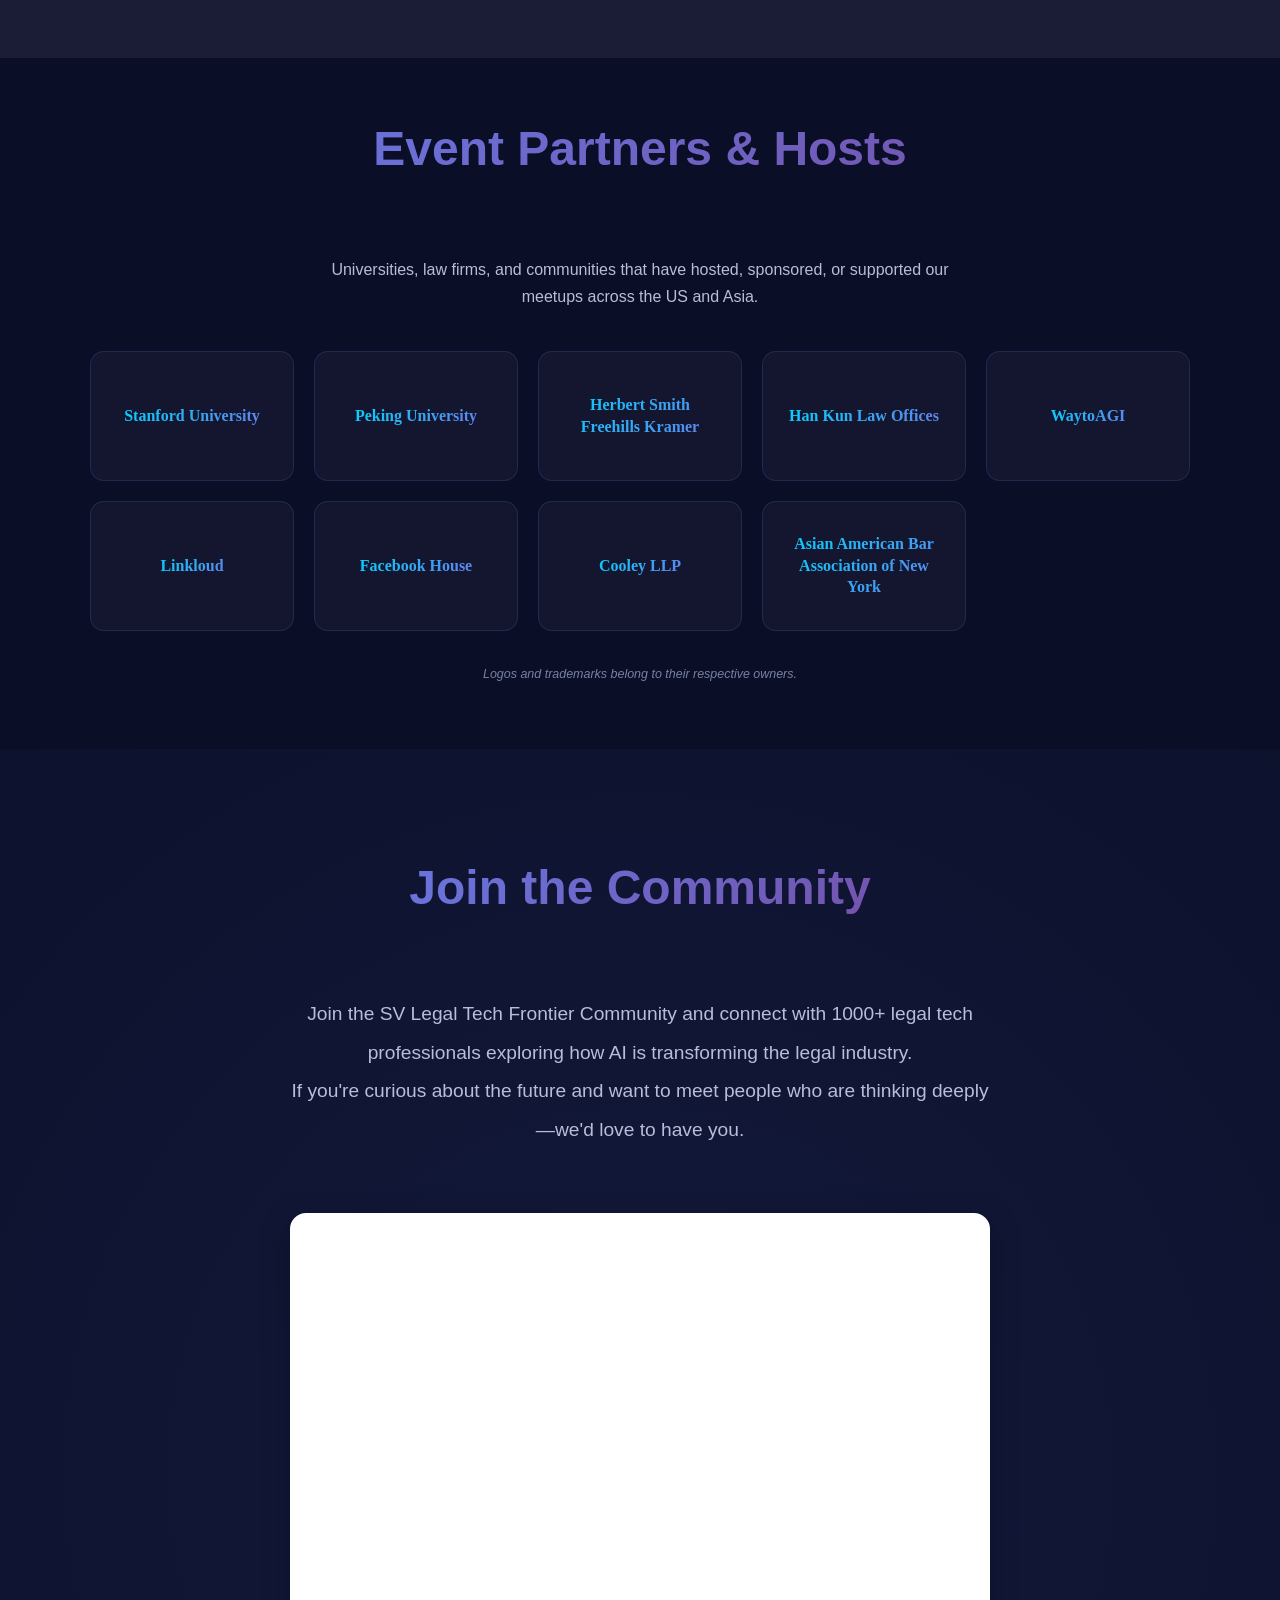
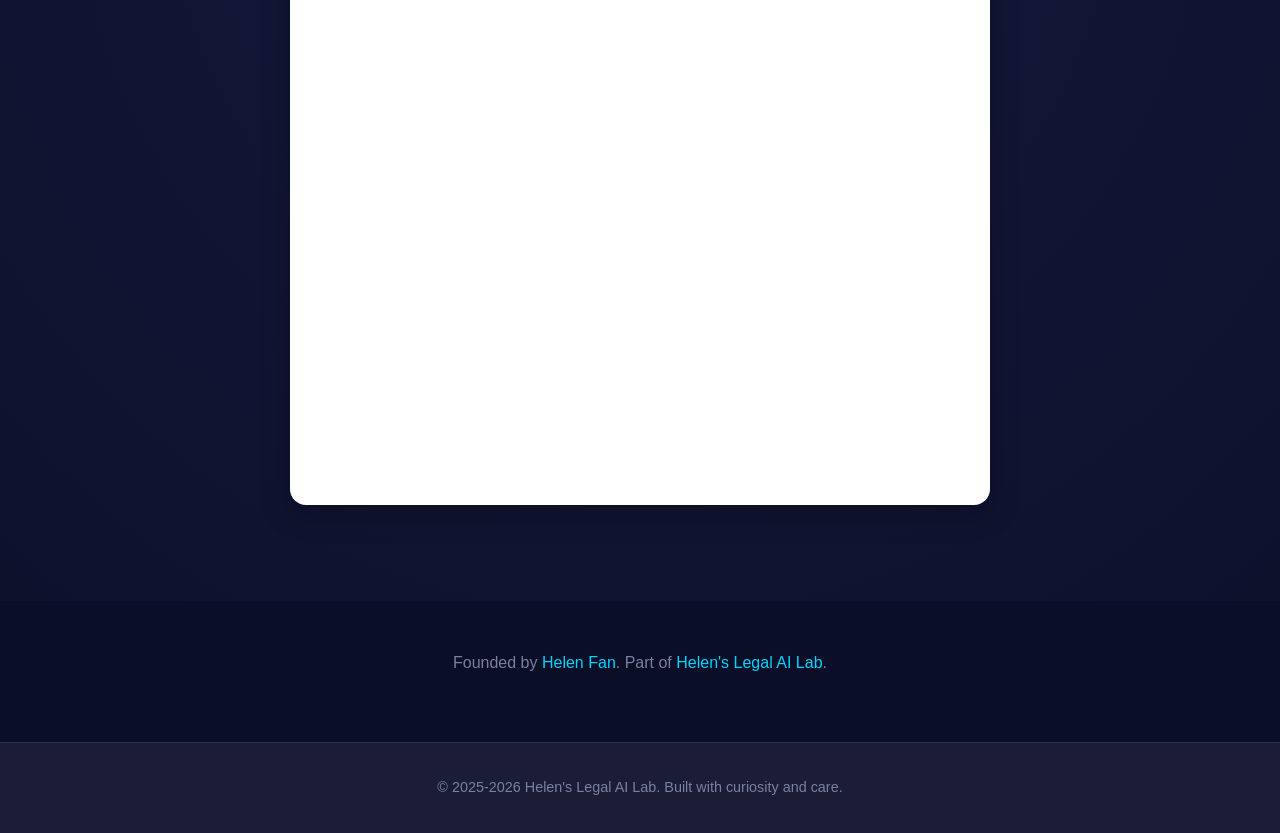
==== commit 3a706aca: "Updates card: drop 'Monthly' from title/body; highlight Subscribe link as a pill Co-Authored-By: Cla" ====
--- a/index.html
+++ b/index.html
@@ -272,6 +272,25 @@
         .hero-logo img { display: block; width: 100%; height: 100%; object-fit: contain; }
         @media (max-width: 600px) { .hero-logo { width: 120px; height: 120px; } }
 
+        /* ── Highlighted "Subscribe" link inside the updates card ── */
+        .subscribe-link {
+            display: inline-block;
+            margin-top: 1rem;
+            font-size: 1.05rem;
+            font-weight: 700;
+            color: var(--accent-cyan);
+            background: rgba(34, 211, 238, 0.12);
+            border: 1px solid rgba(34, 211, 238, 0.45);
+            padding: 0.5rem 1.15rem;
+            border-radius: 999px;
+            text-decoration: none;
+            transition: background 0.2s ease, transform 0.2s ease;
+        }
+        .subscribe-link:hover {
+            background: rgba(34, 211, 238, 0.22);
+            transform: translateY(-1px);
+        }
+
         /* ── Hero CTA buttons ── */
         .hero-ctas {
             display: flex;
@@ -470,8 +489,8 @@
                 </div>
                 <div class="card">
                     <div class="card-icon">📰</div>
-                    <h3>Monthly Legal AI &amp; Community Updates</h3>
-                    <p>Curated industry updates with practitioner takeaways — what's actually working in legal AI, distilled for busy lawyers. Plus monthly community event previews and recaps.</p><p style="margin-top: 0.75rem;"><a href="https://substack.com/@helenfan1" target="_blank" rel="noopener noreferrer" style="color: var(--accent-cyan);">☕ Subscribe here</a></p>
+                    <h3>Legal AI &amp; Community Updates</h3>
+                    <p>Curated industry updates with practitioner takeaways — what's actually working in legal AI, distilled for busy lawyers. Plus community event previews and recaps.</p><p style="margin-top: 0.75rem;"><a href="https://substack.com/@helenfan1" target="_blank" rel="noopener noreferrer" class="subscribe-link">☕ Subscribe here →</a></p>
                 </div>
                 <div class="card">
                     <div class="card-icon">🛠️</div>
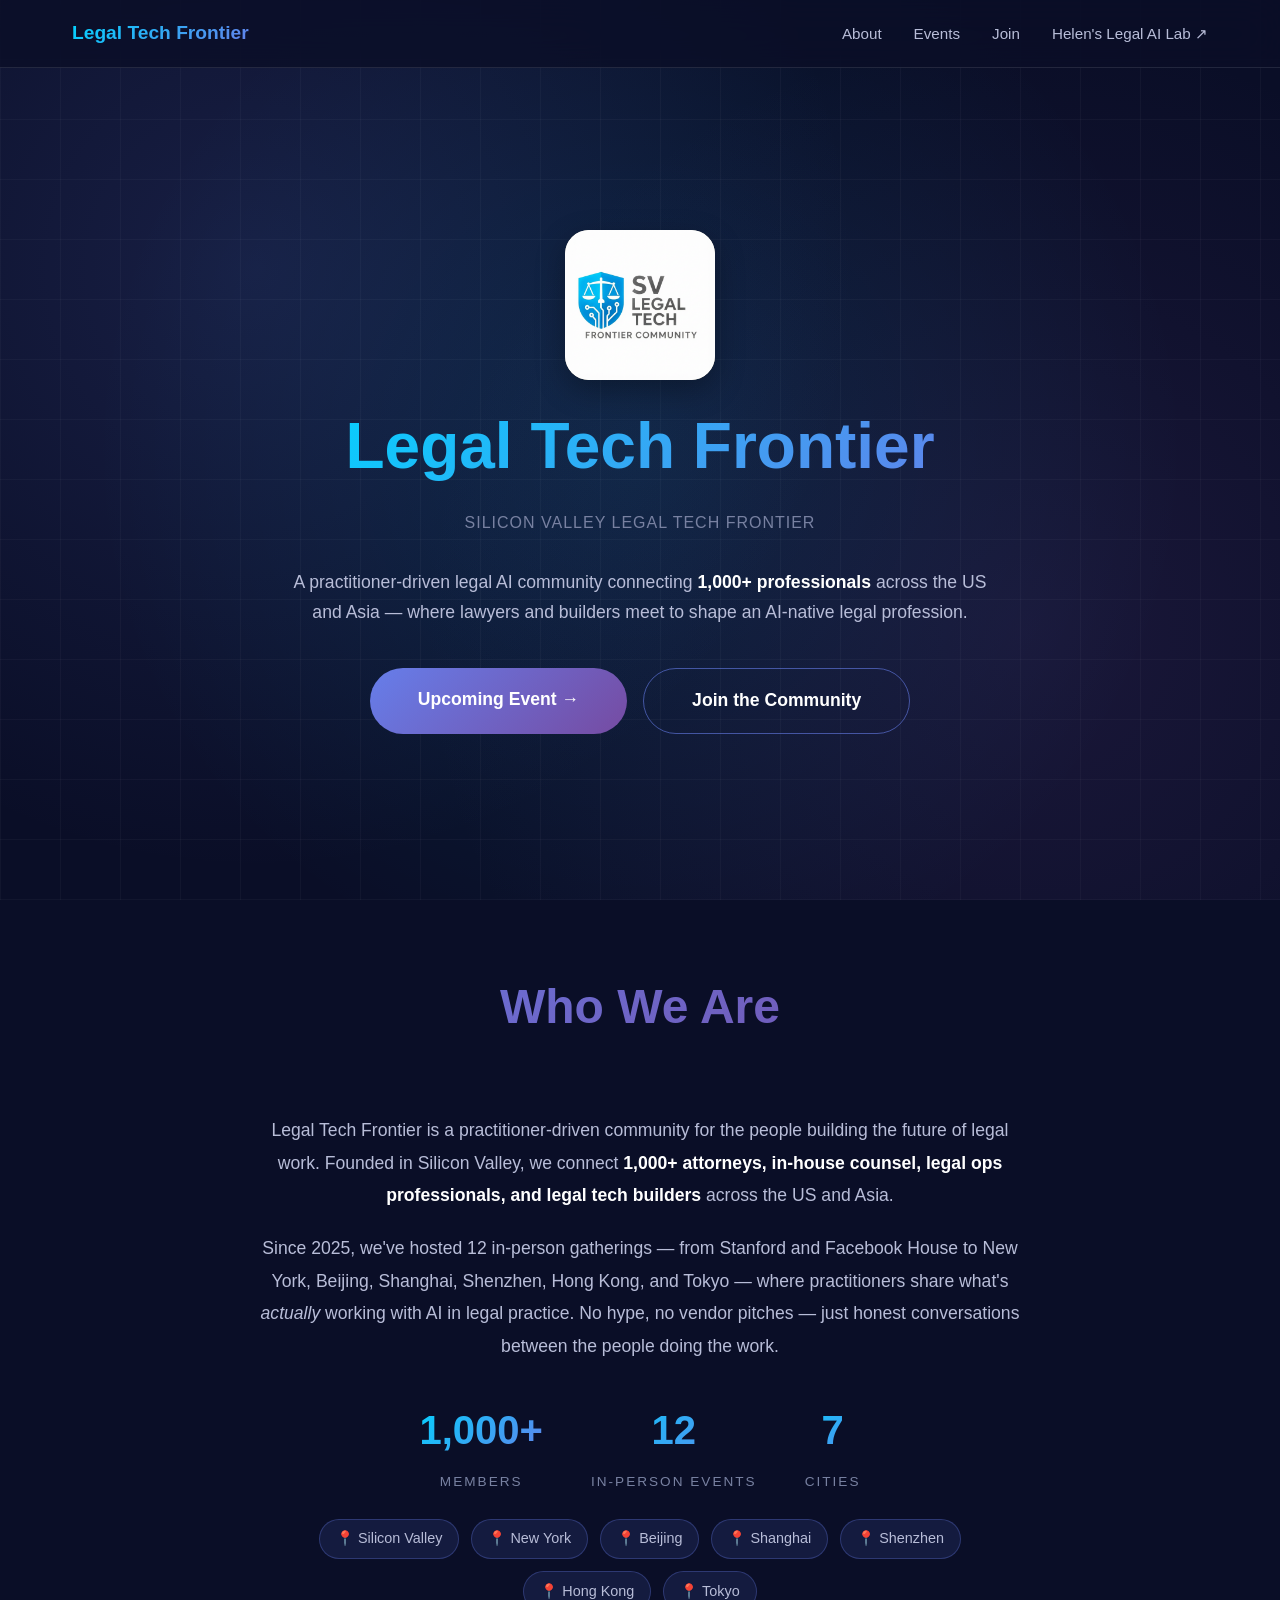
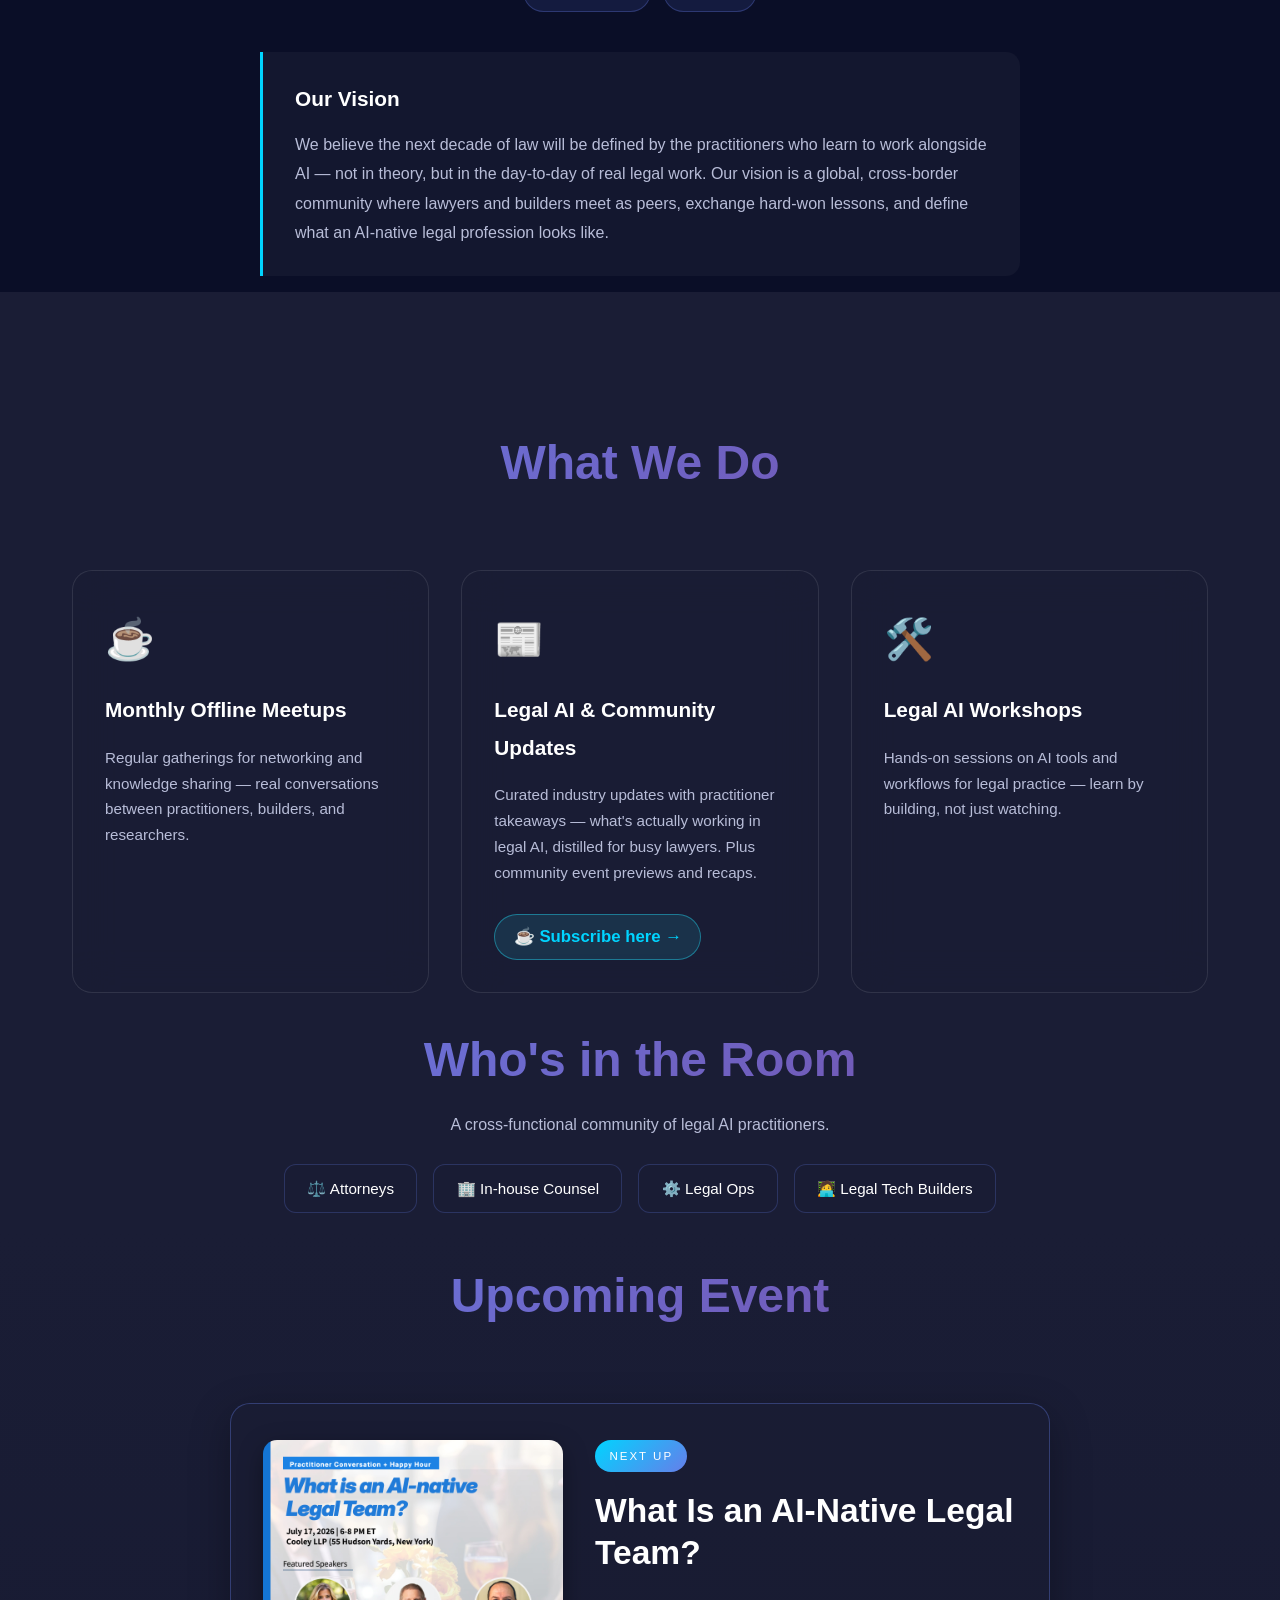
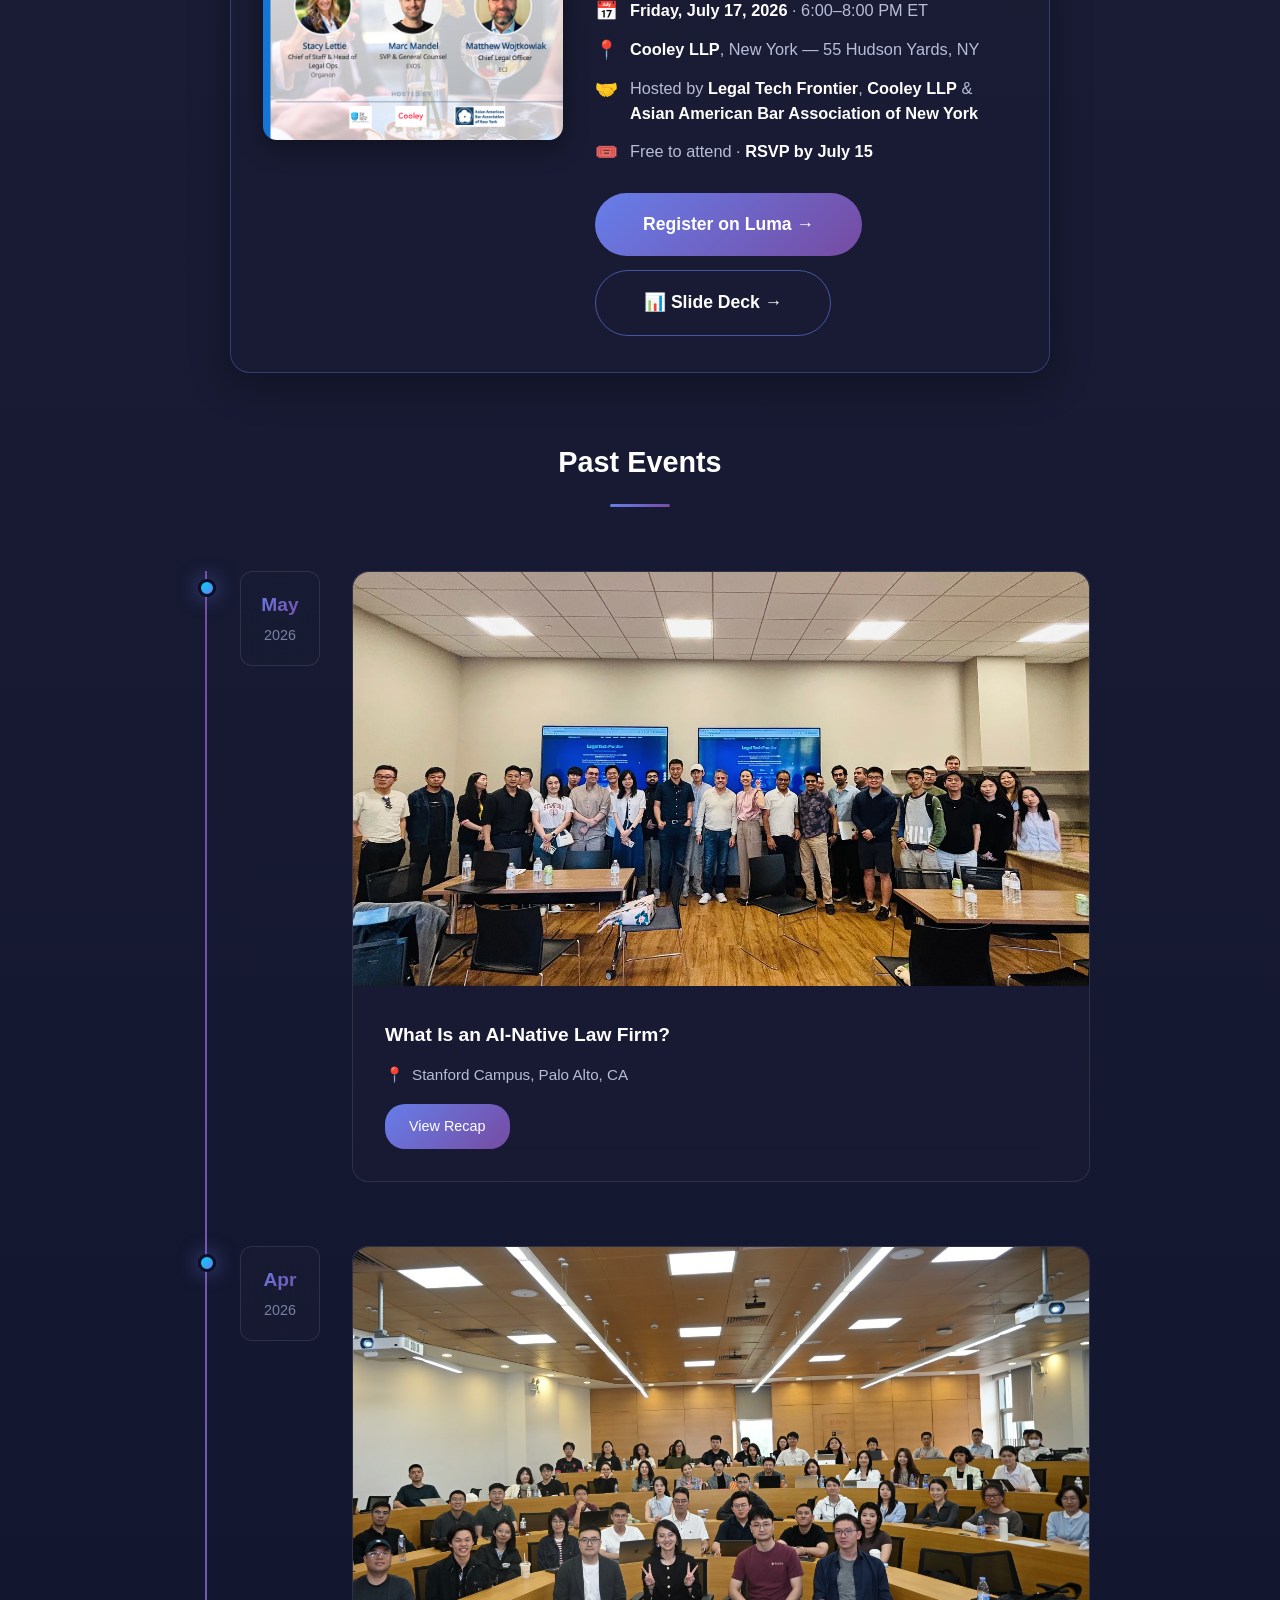
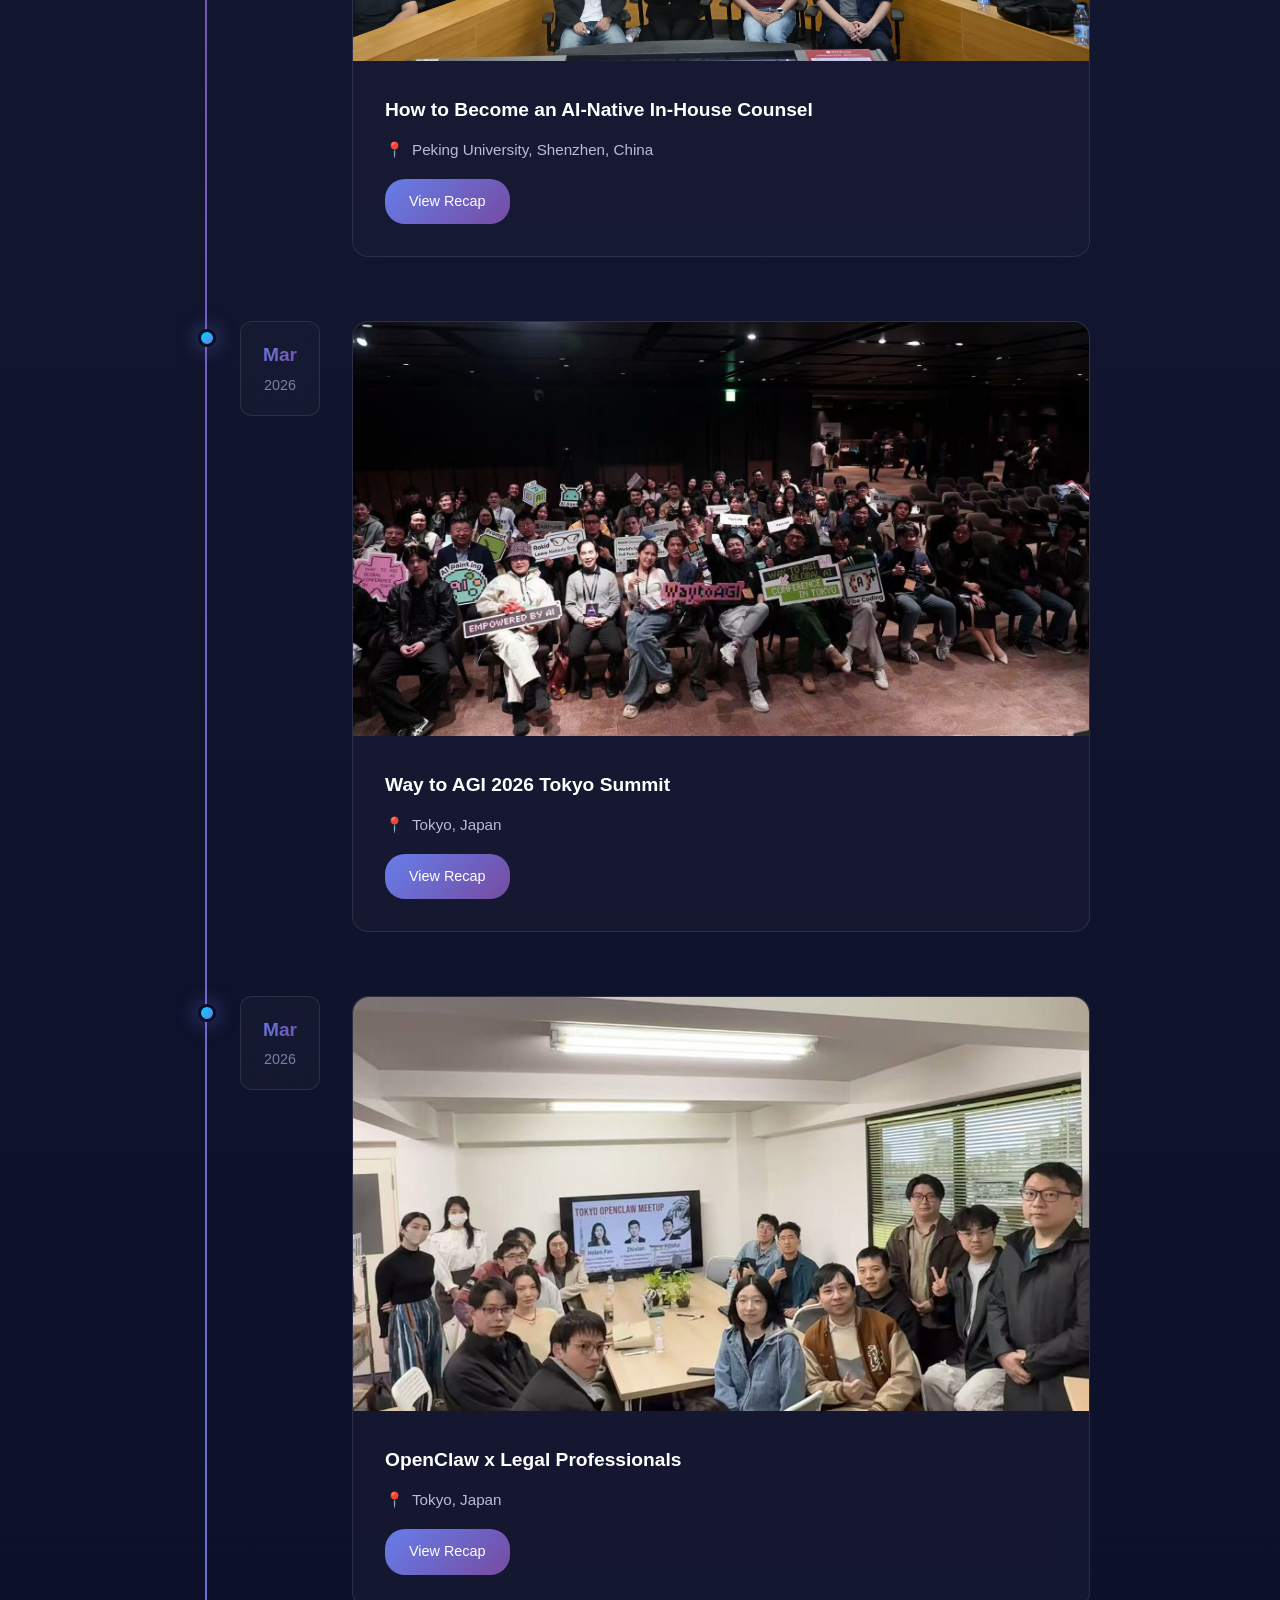
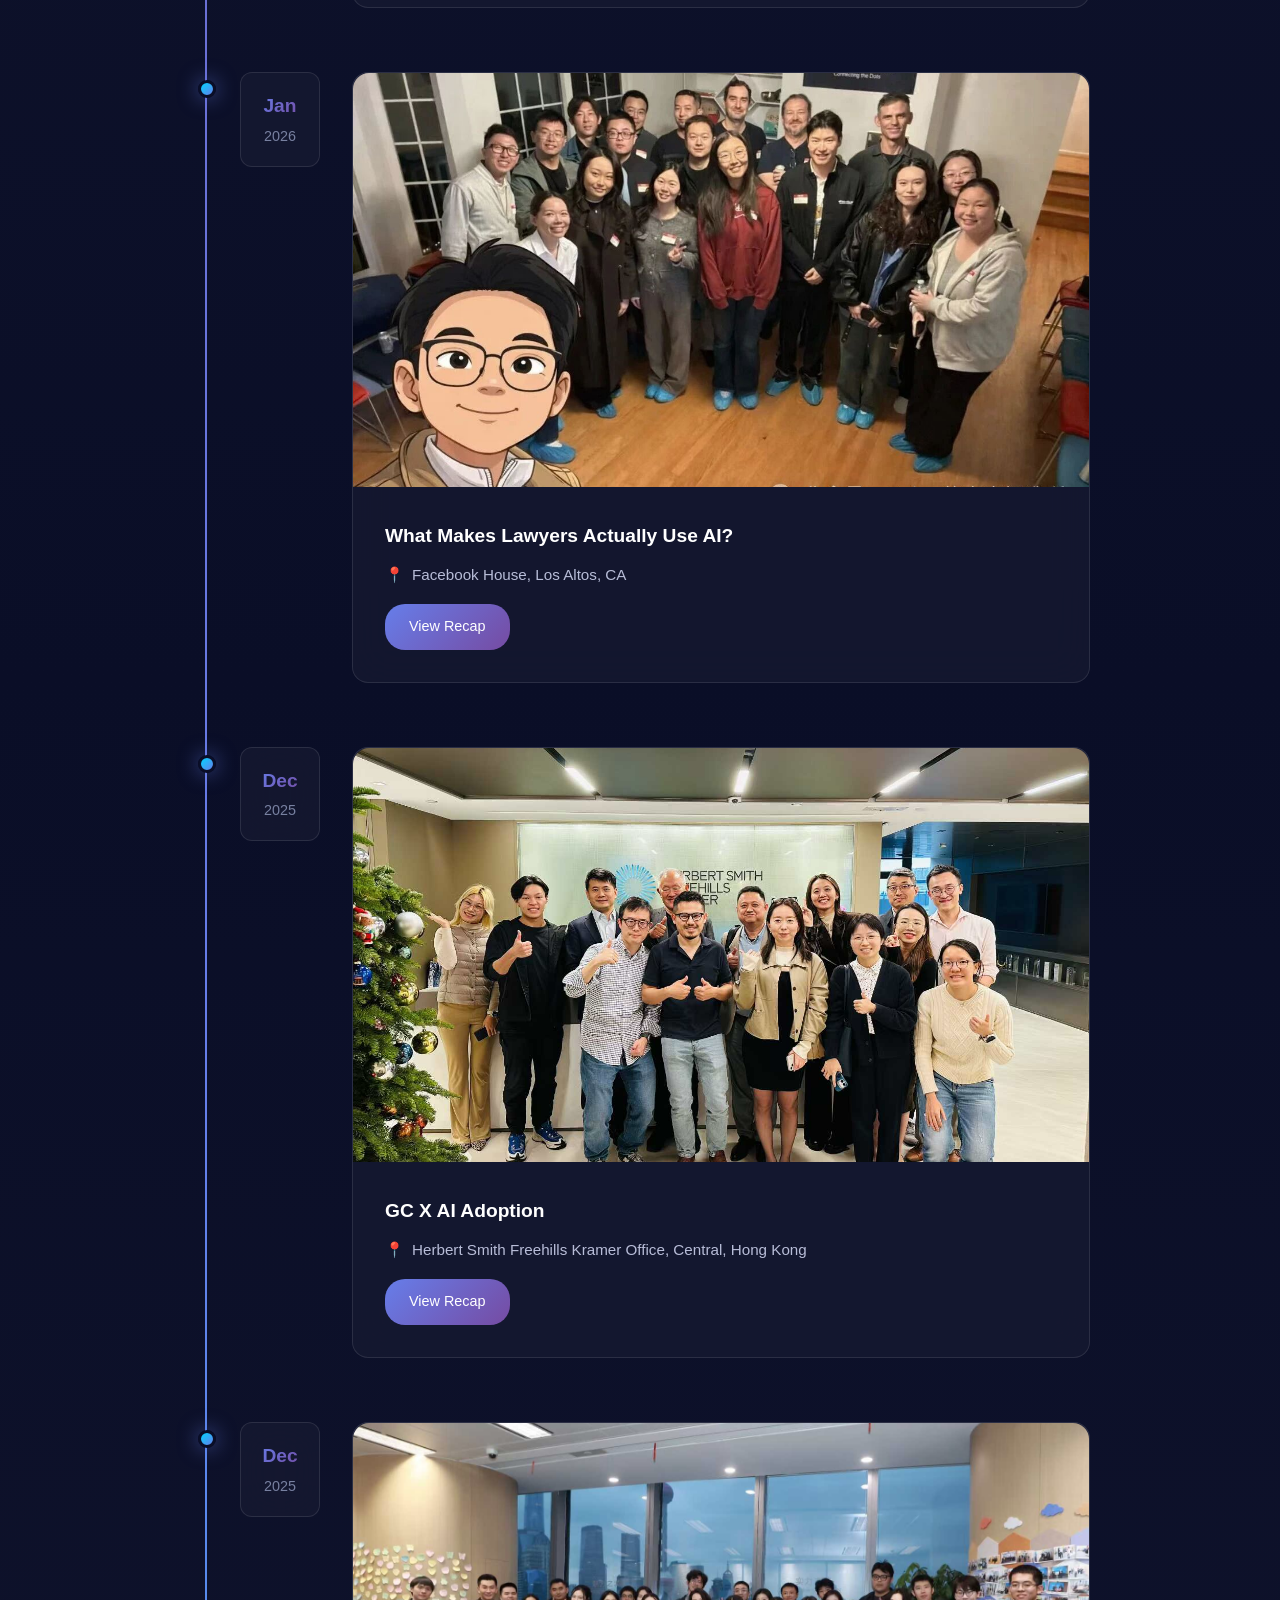
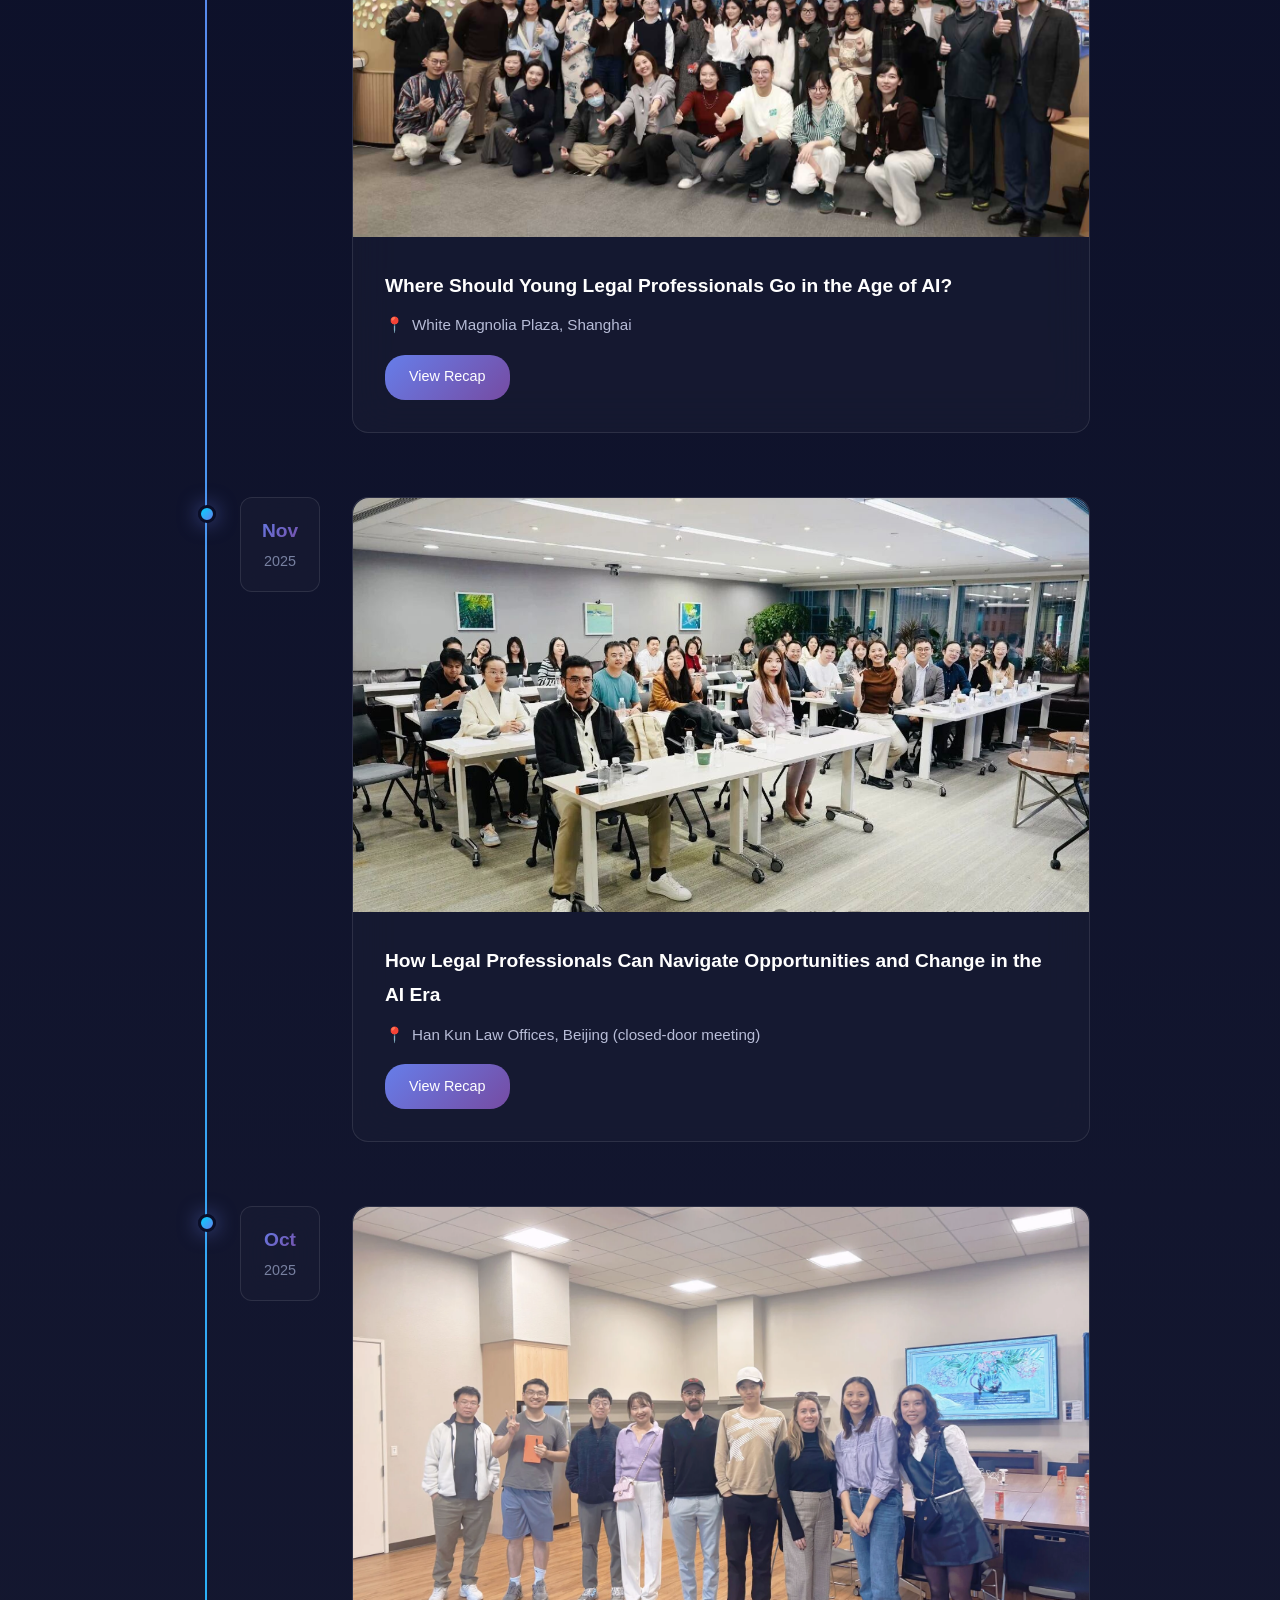
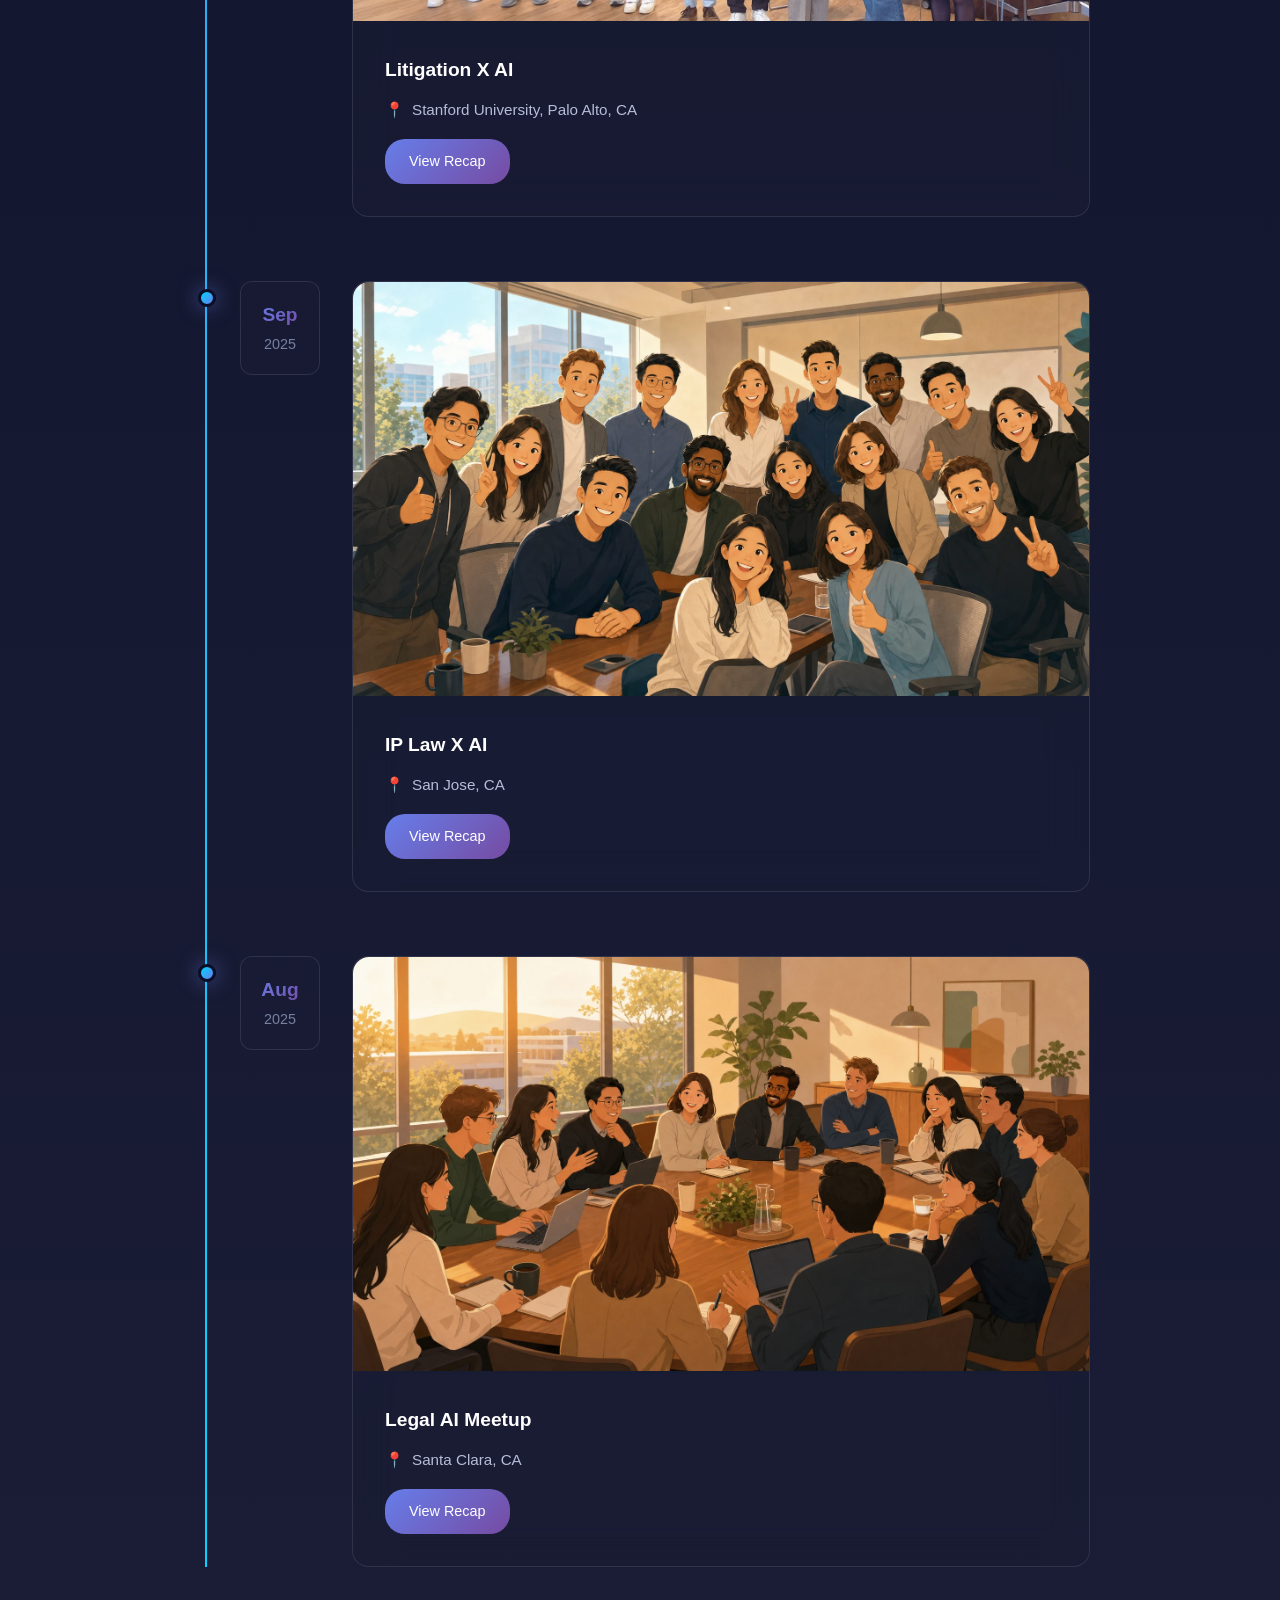
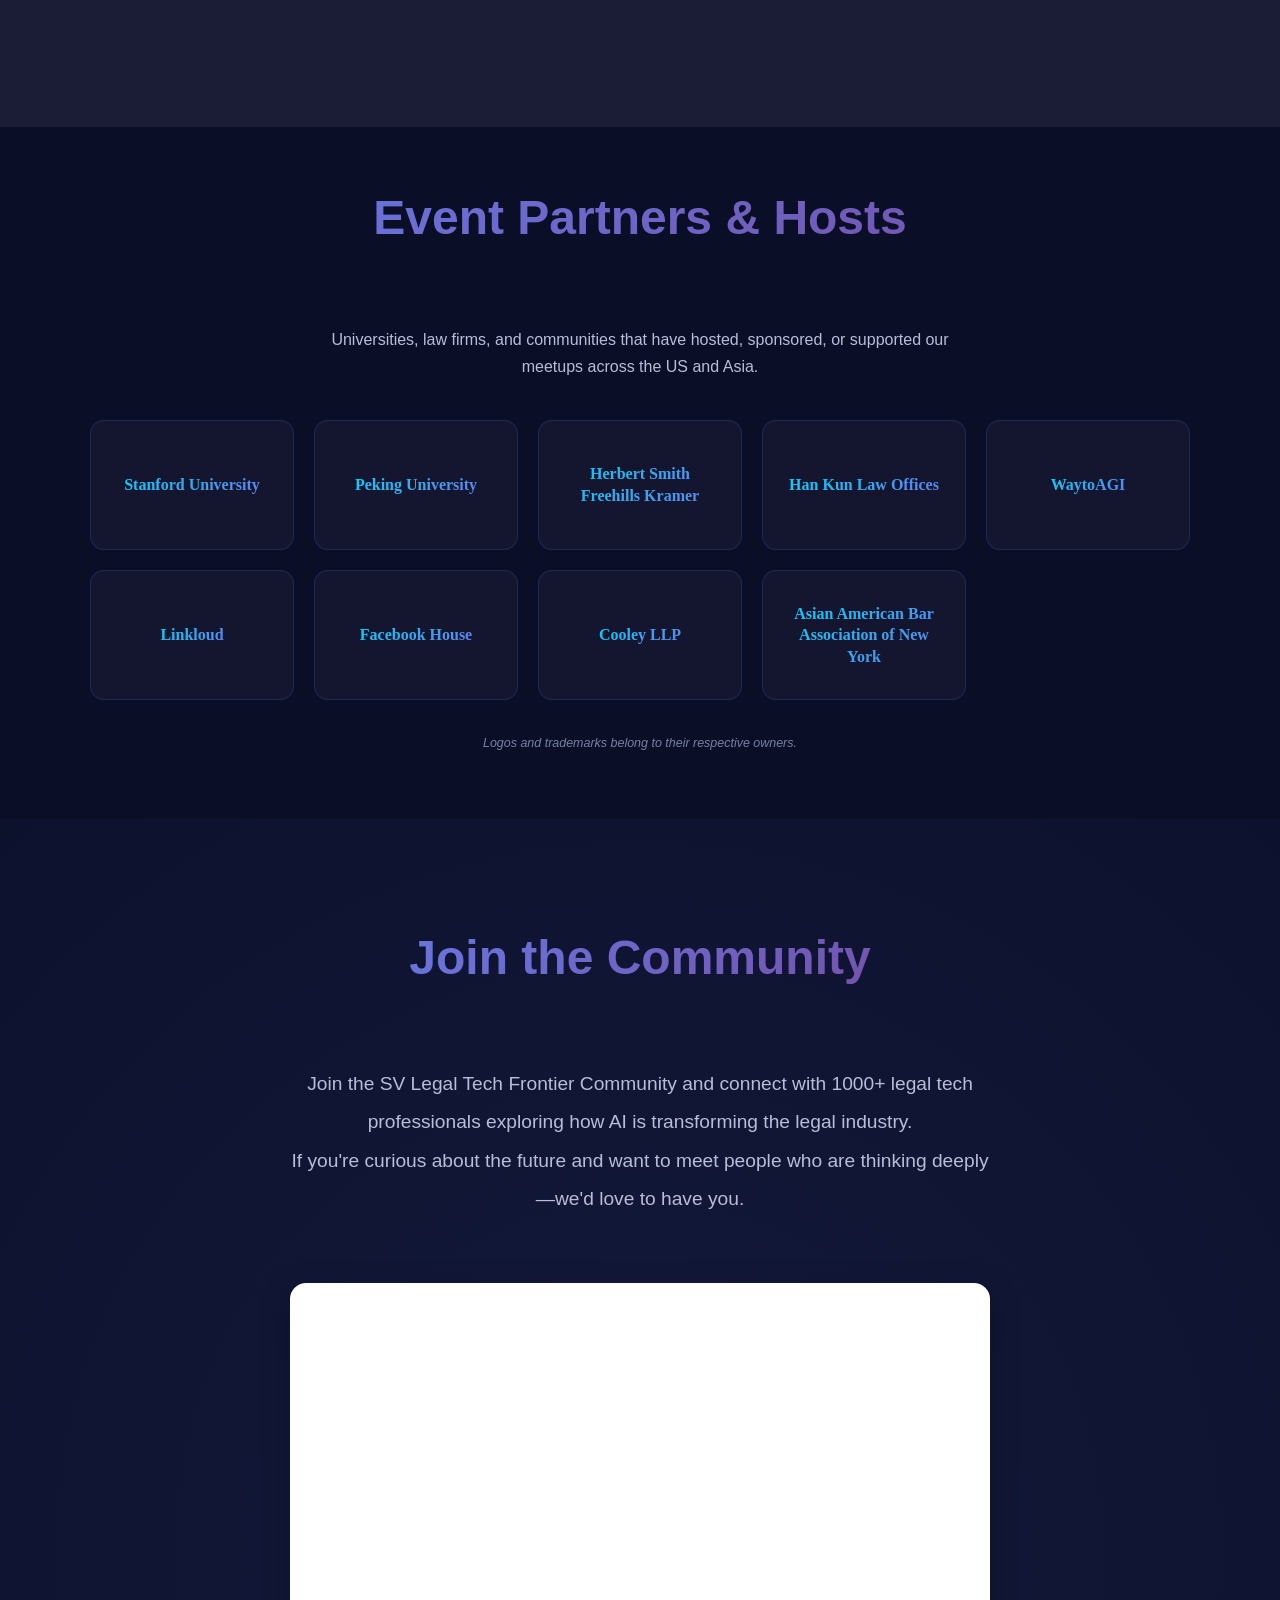
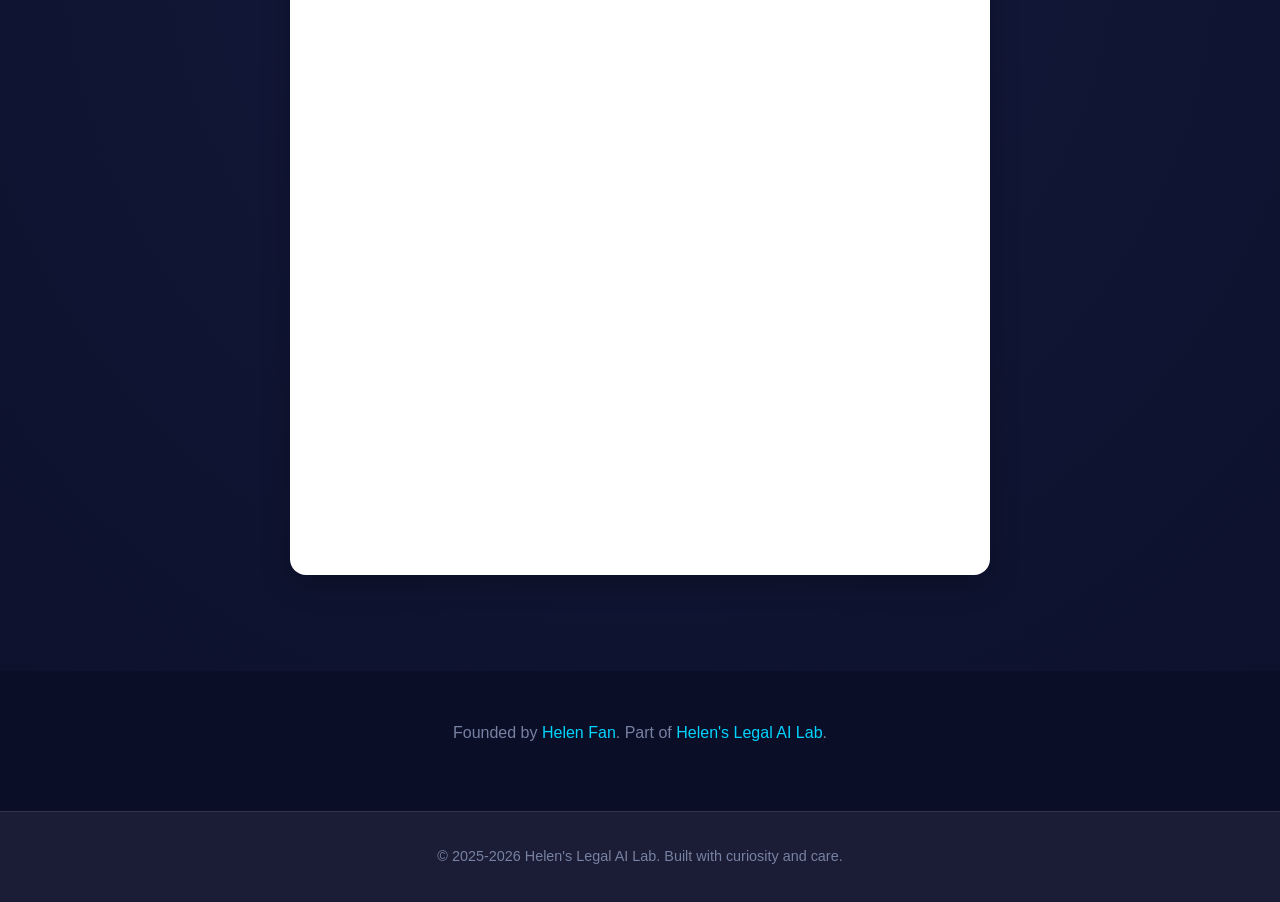
==== commit e9bd03b8: "Add NYC event slide deck at /nyc + Slide Deck button on homepage Co-Authored-By: Claude Opus 4.8 <no" ====
--- a/index.html
+++ b/index.html
@@ -546,7 +546,10 @@
                             <div>Free to attend &middot; <strong>RSVP by July 15</strong></div>
                         </div>
                     </div>
-                    <a href="https://luma.com/fzdahvh5" target="_blank" rel="noopener noreferrer" class="cta-btn">Register on Luma &rarr;</a>
+                    <div style="display: flex; gap: 0.85rem; flex-wrap: wrap; align-items: center;">
+                        <a href="https://luma.com/fzdahvh5" target="_blank" rel="noopener noreferrer" class="cta-btn">Register on Luma &rarr;</a>
+                        <a href="/nyc" class="cta-btn cta-btn-secondary">📊 Slide Deck &rarr;</a>
+                    </div>
                 </div>
             </div>
 
